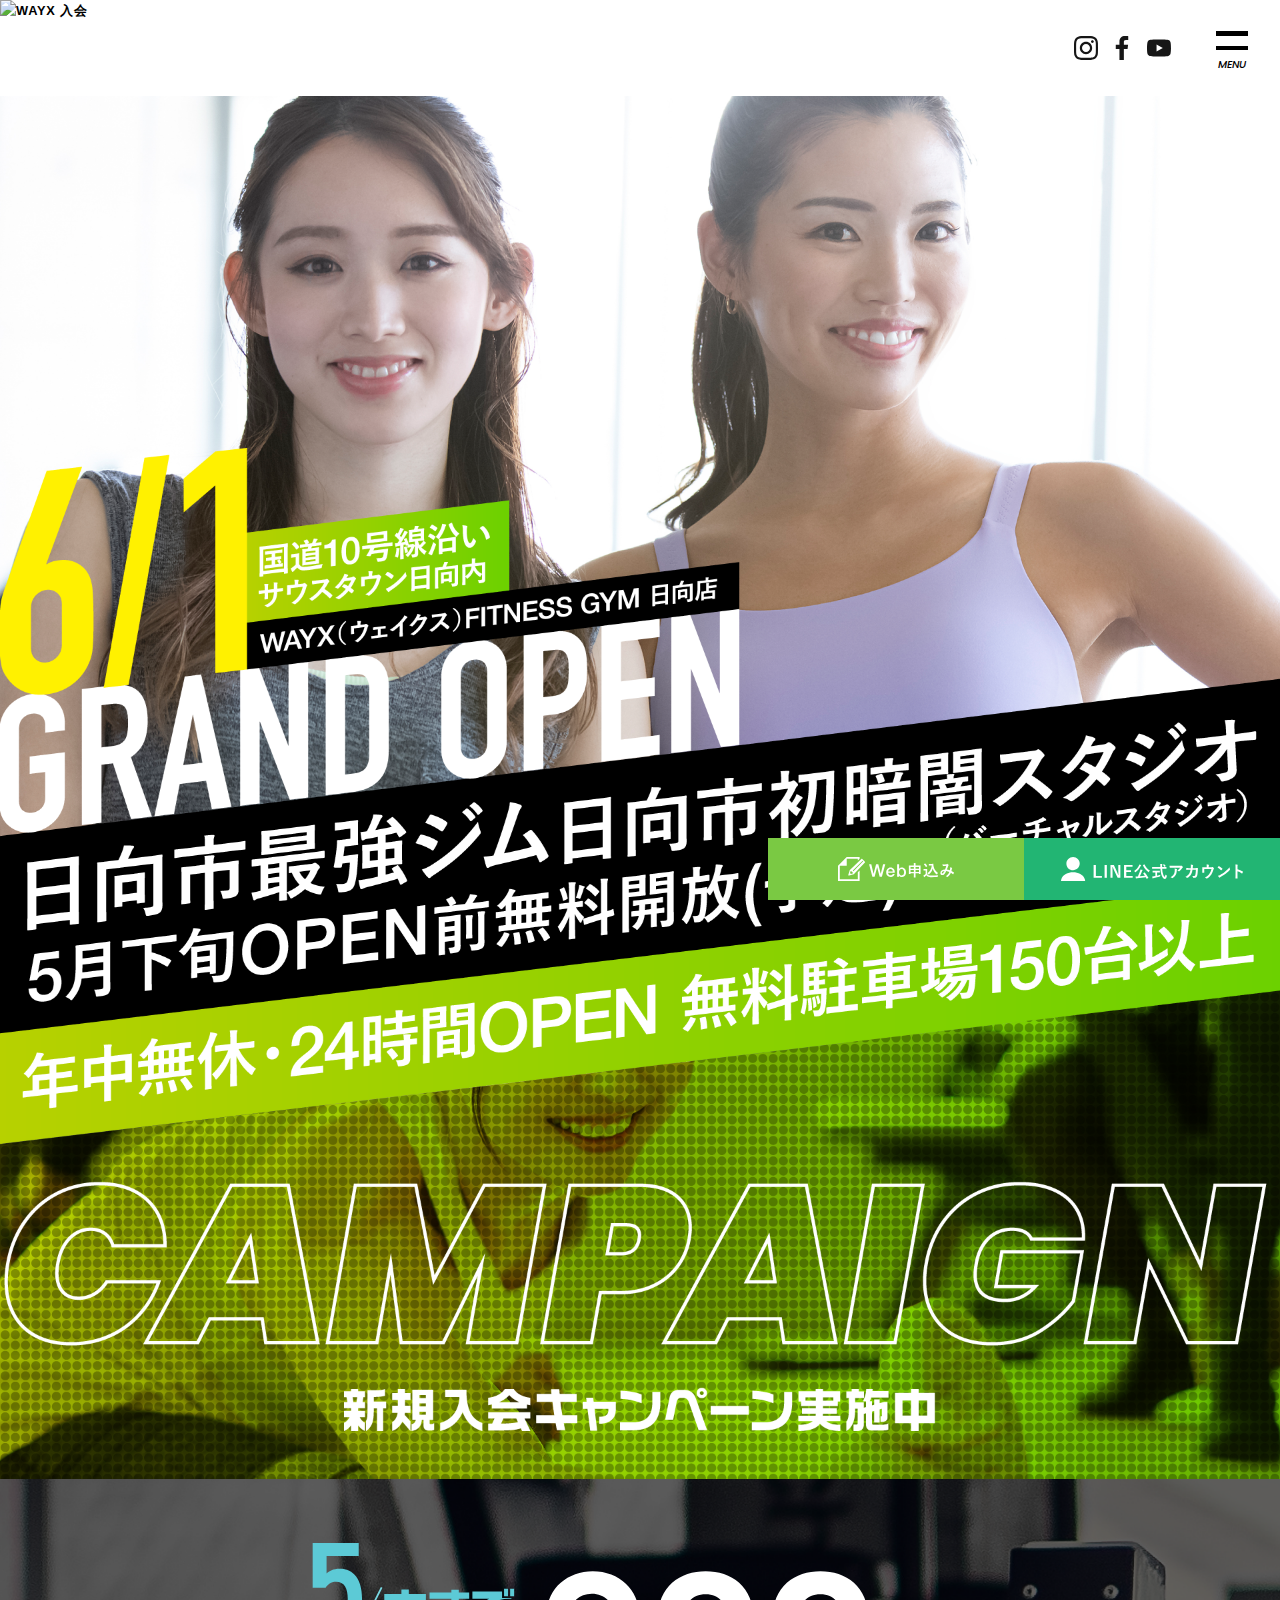
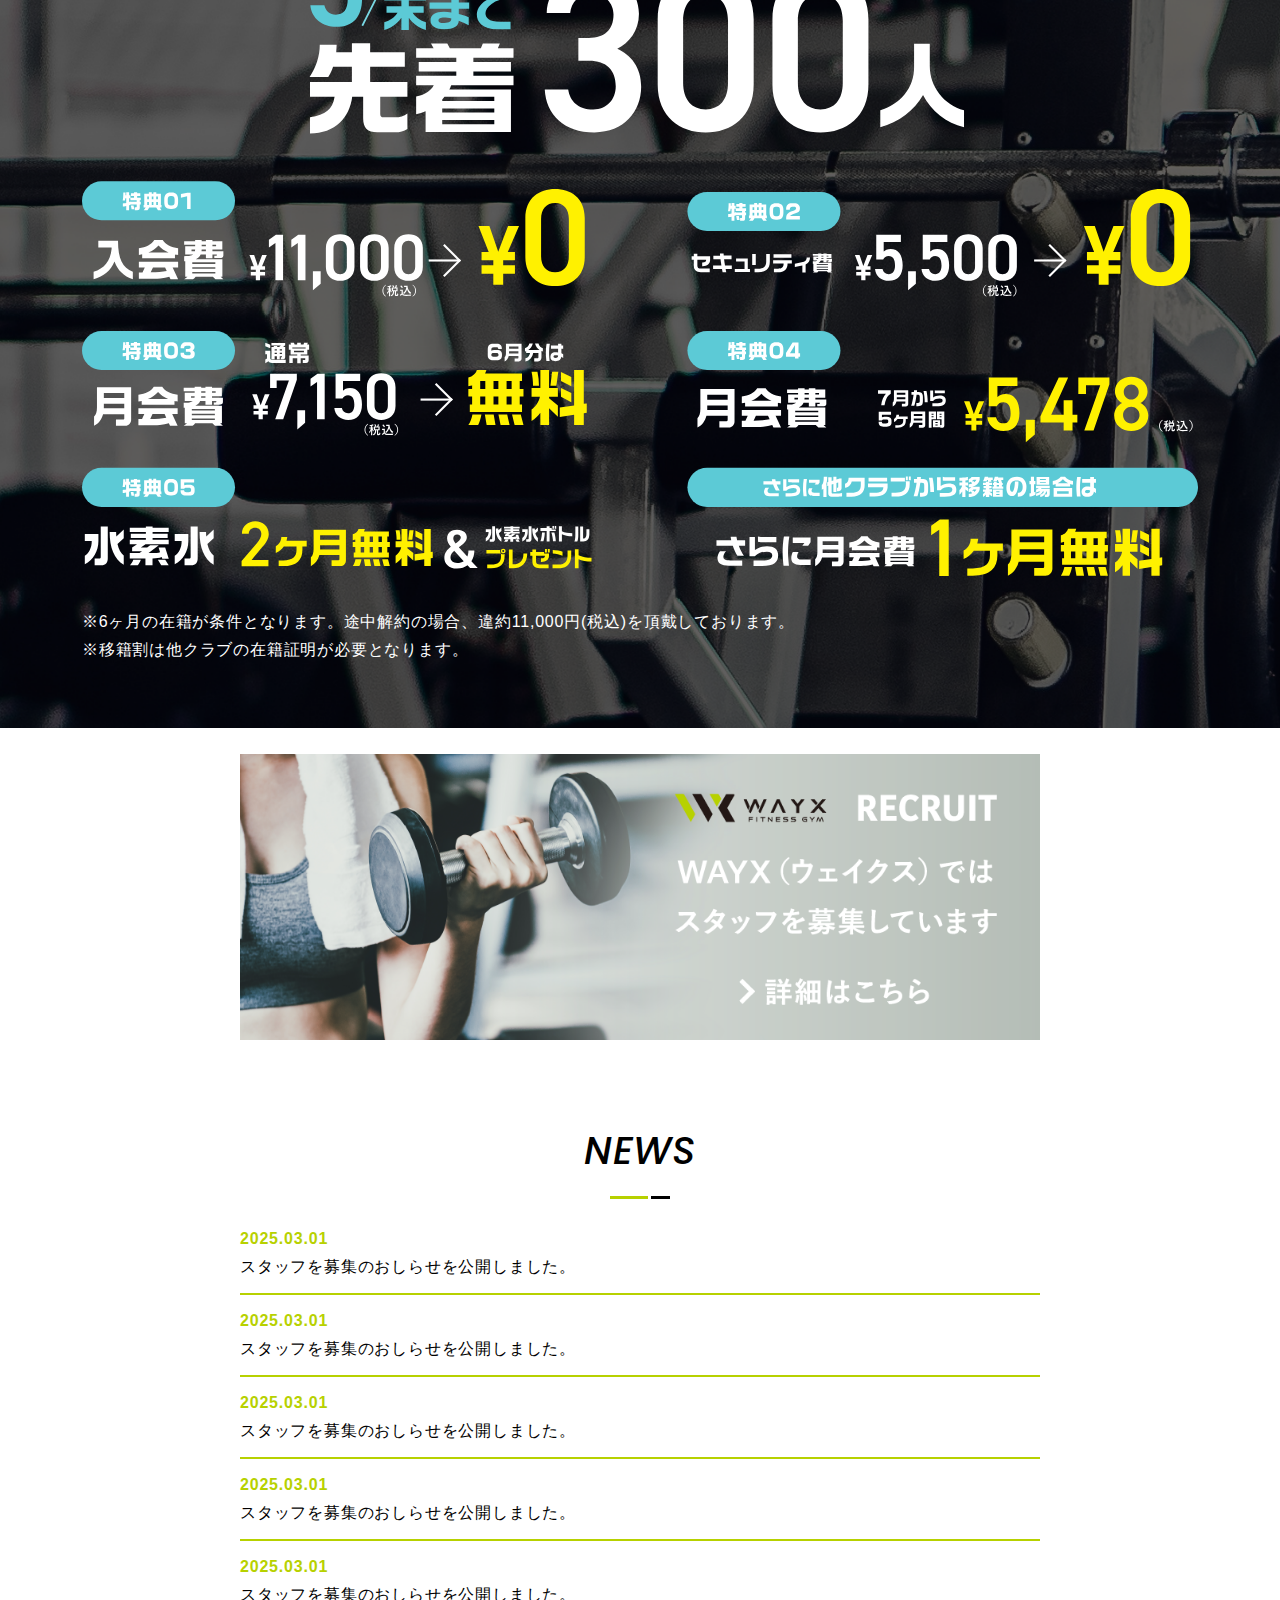
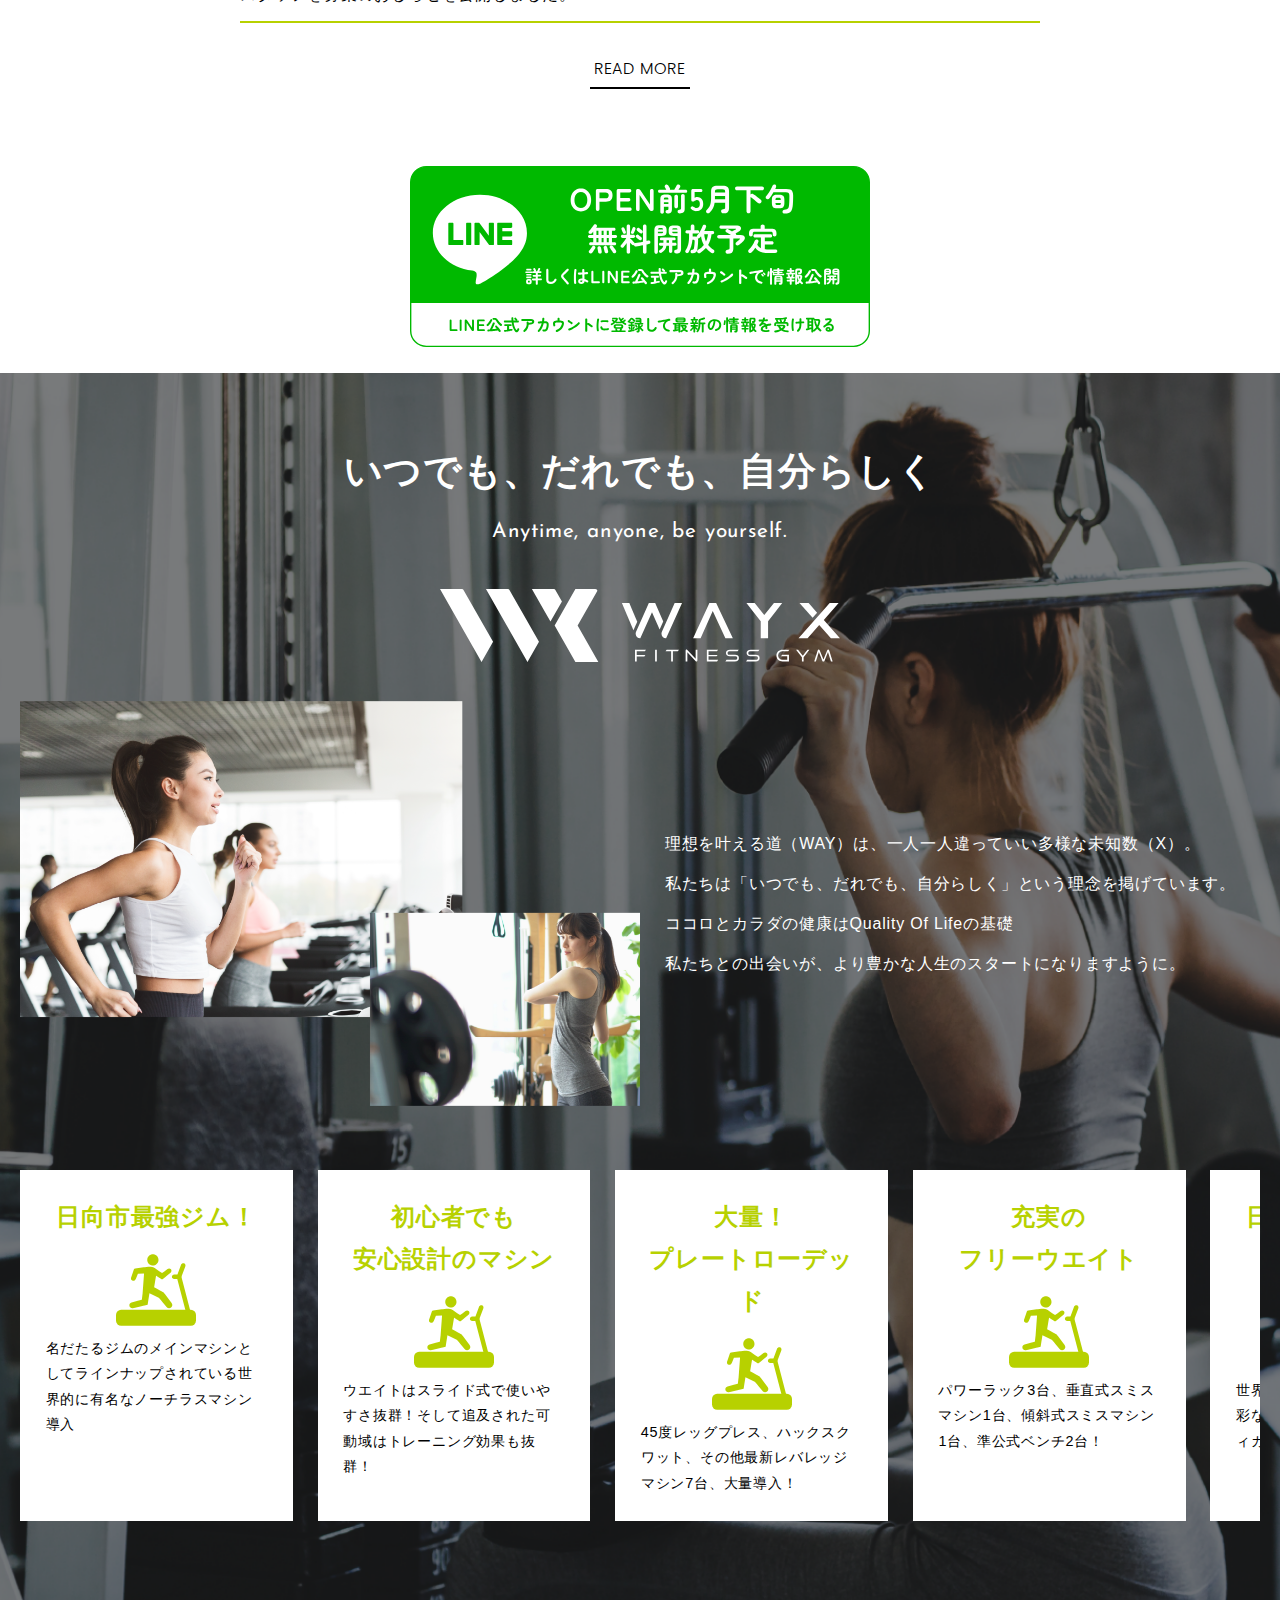
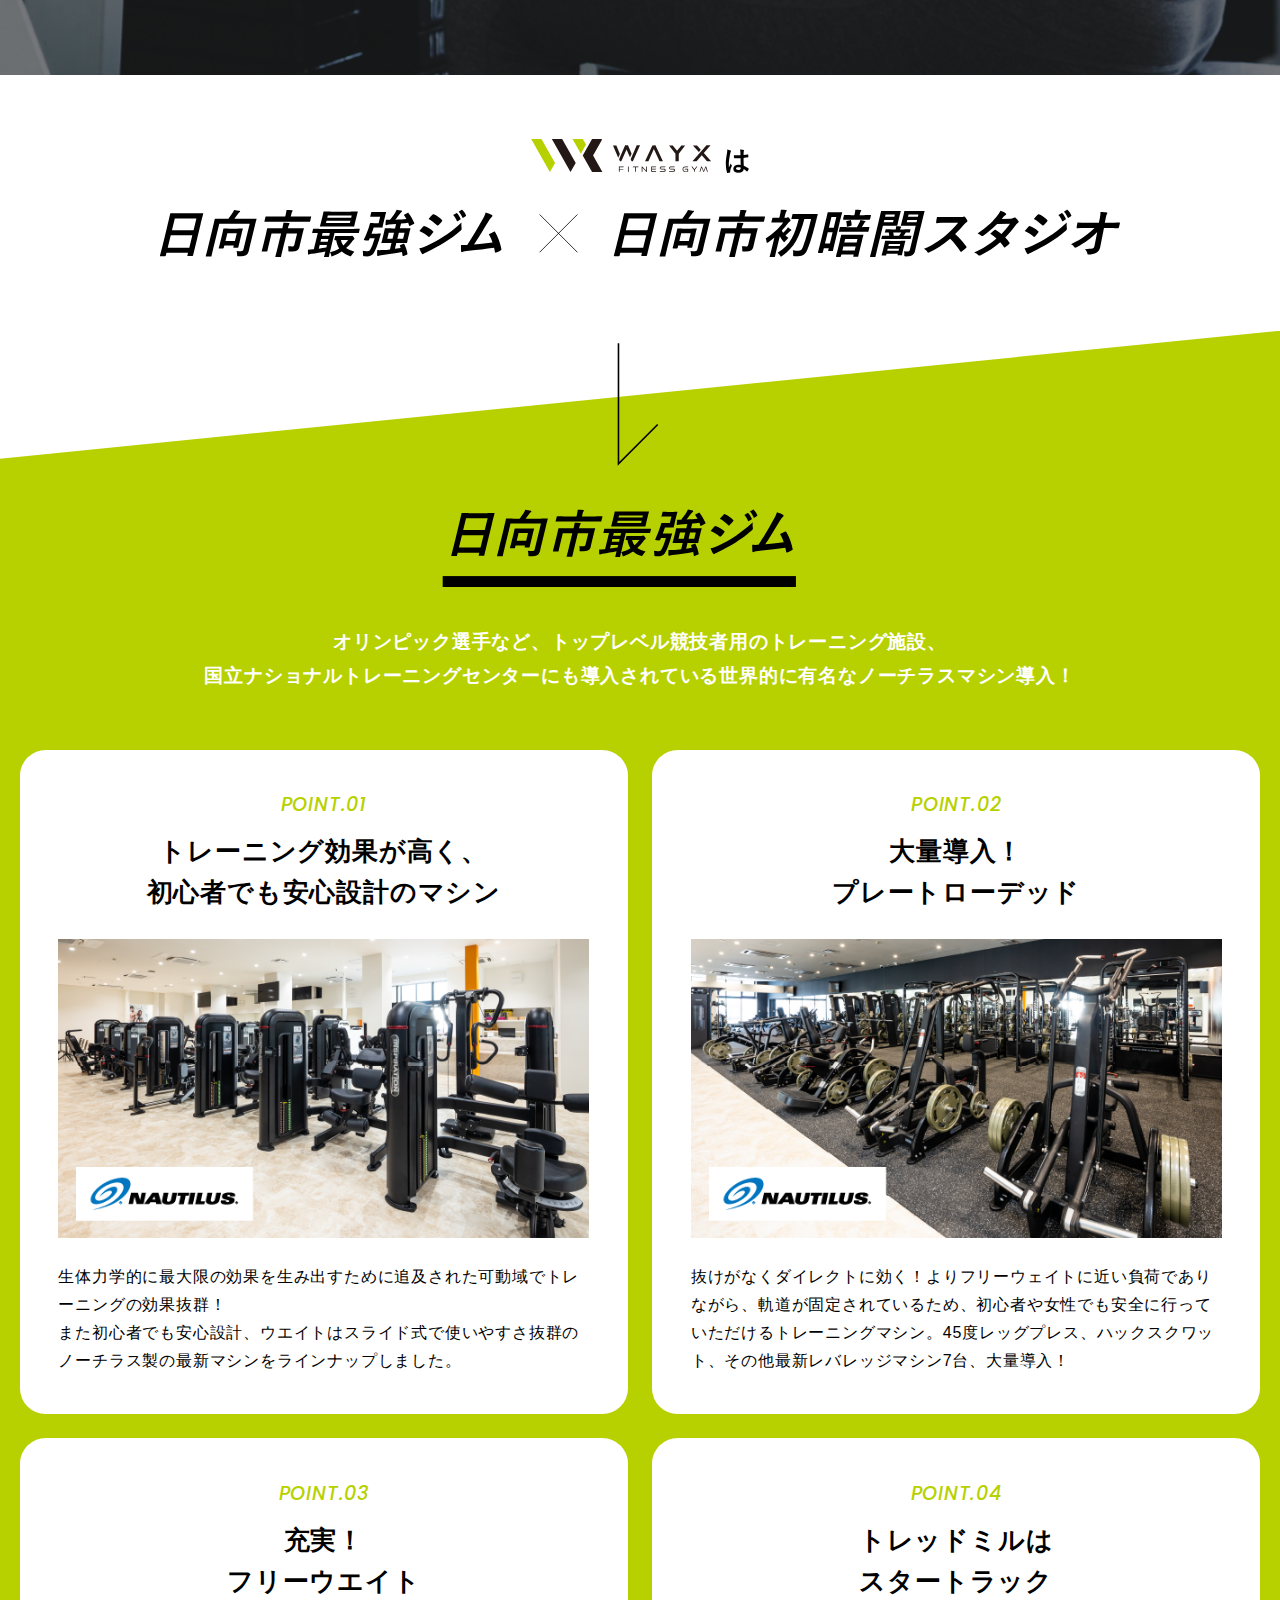
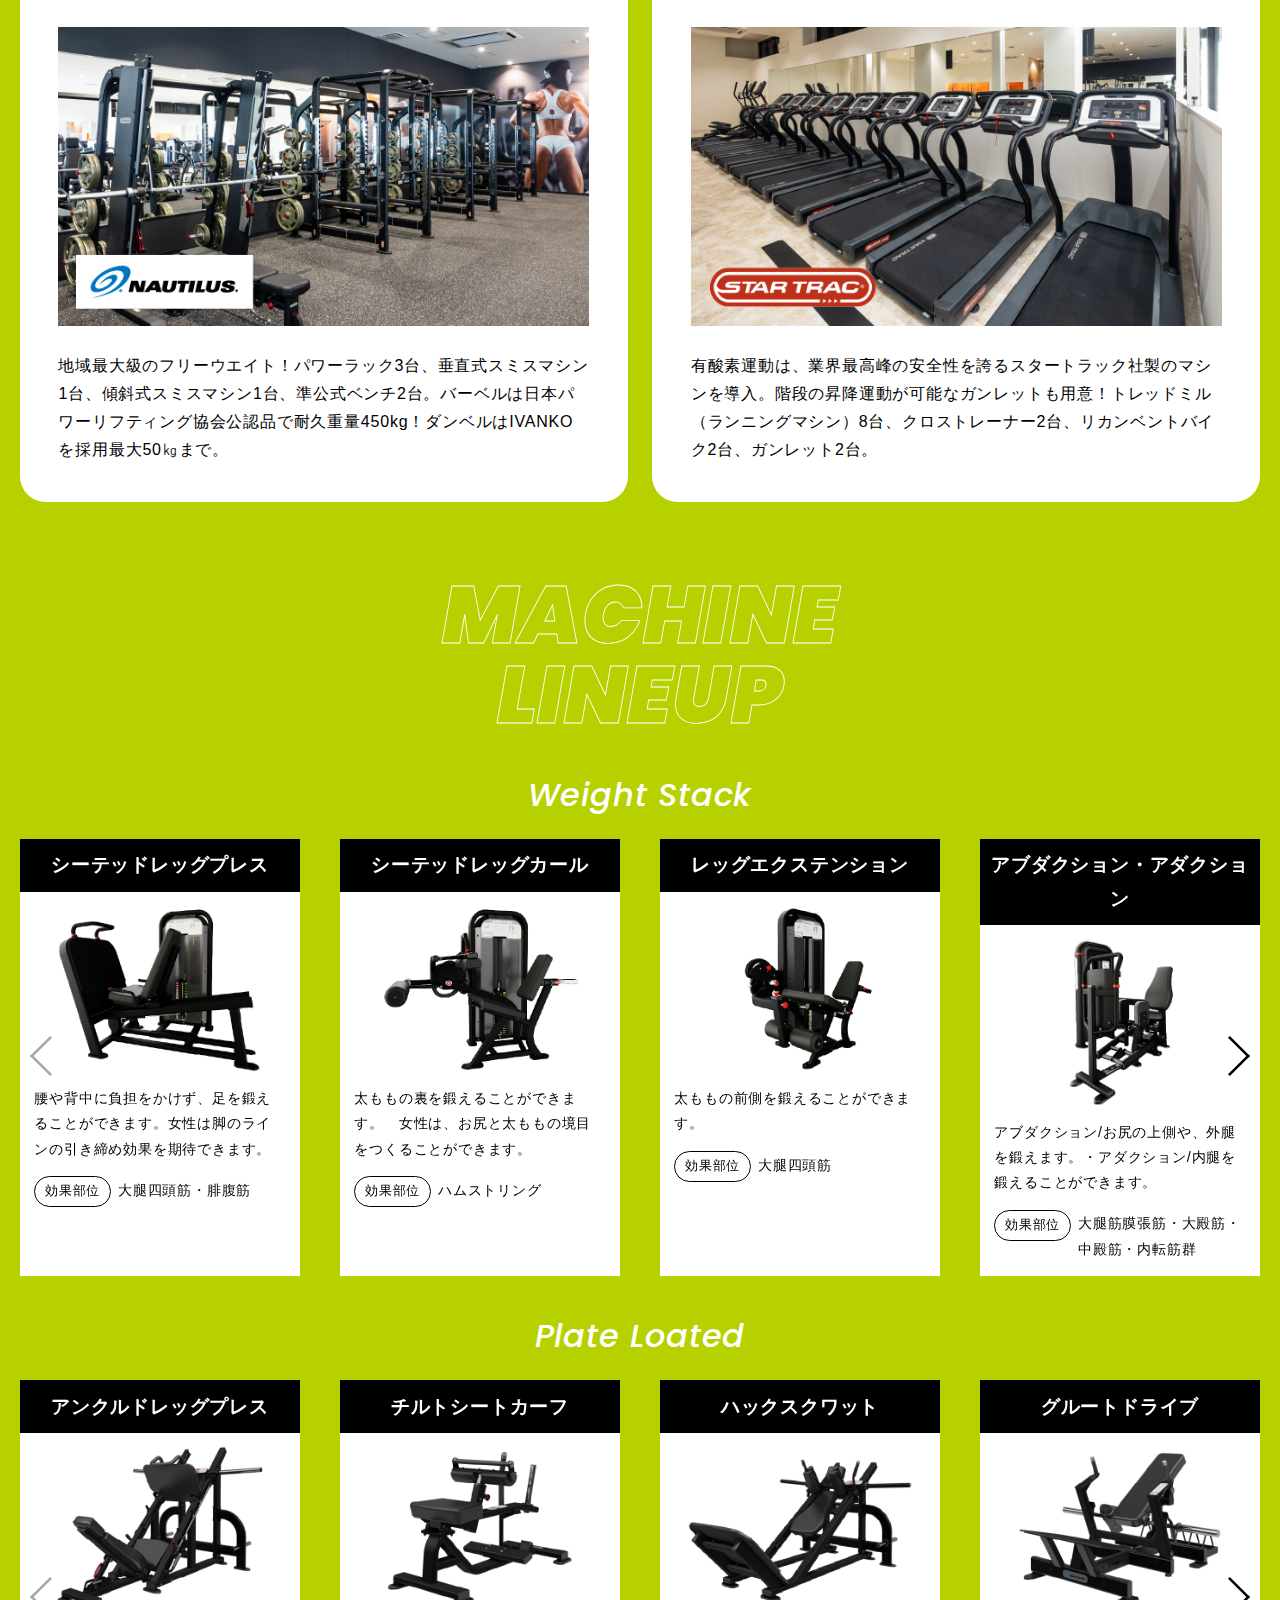
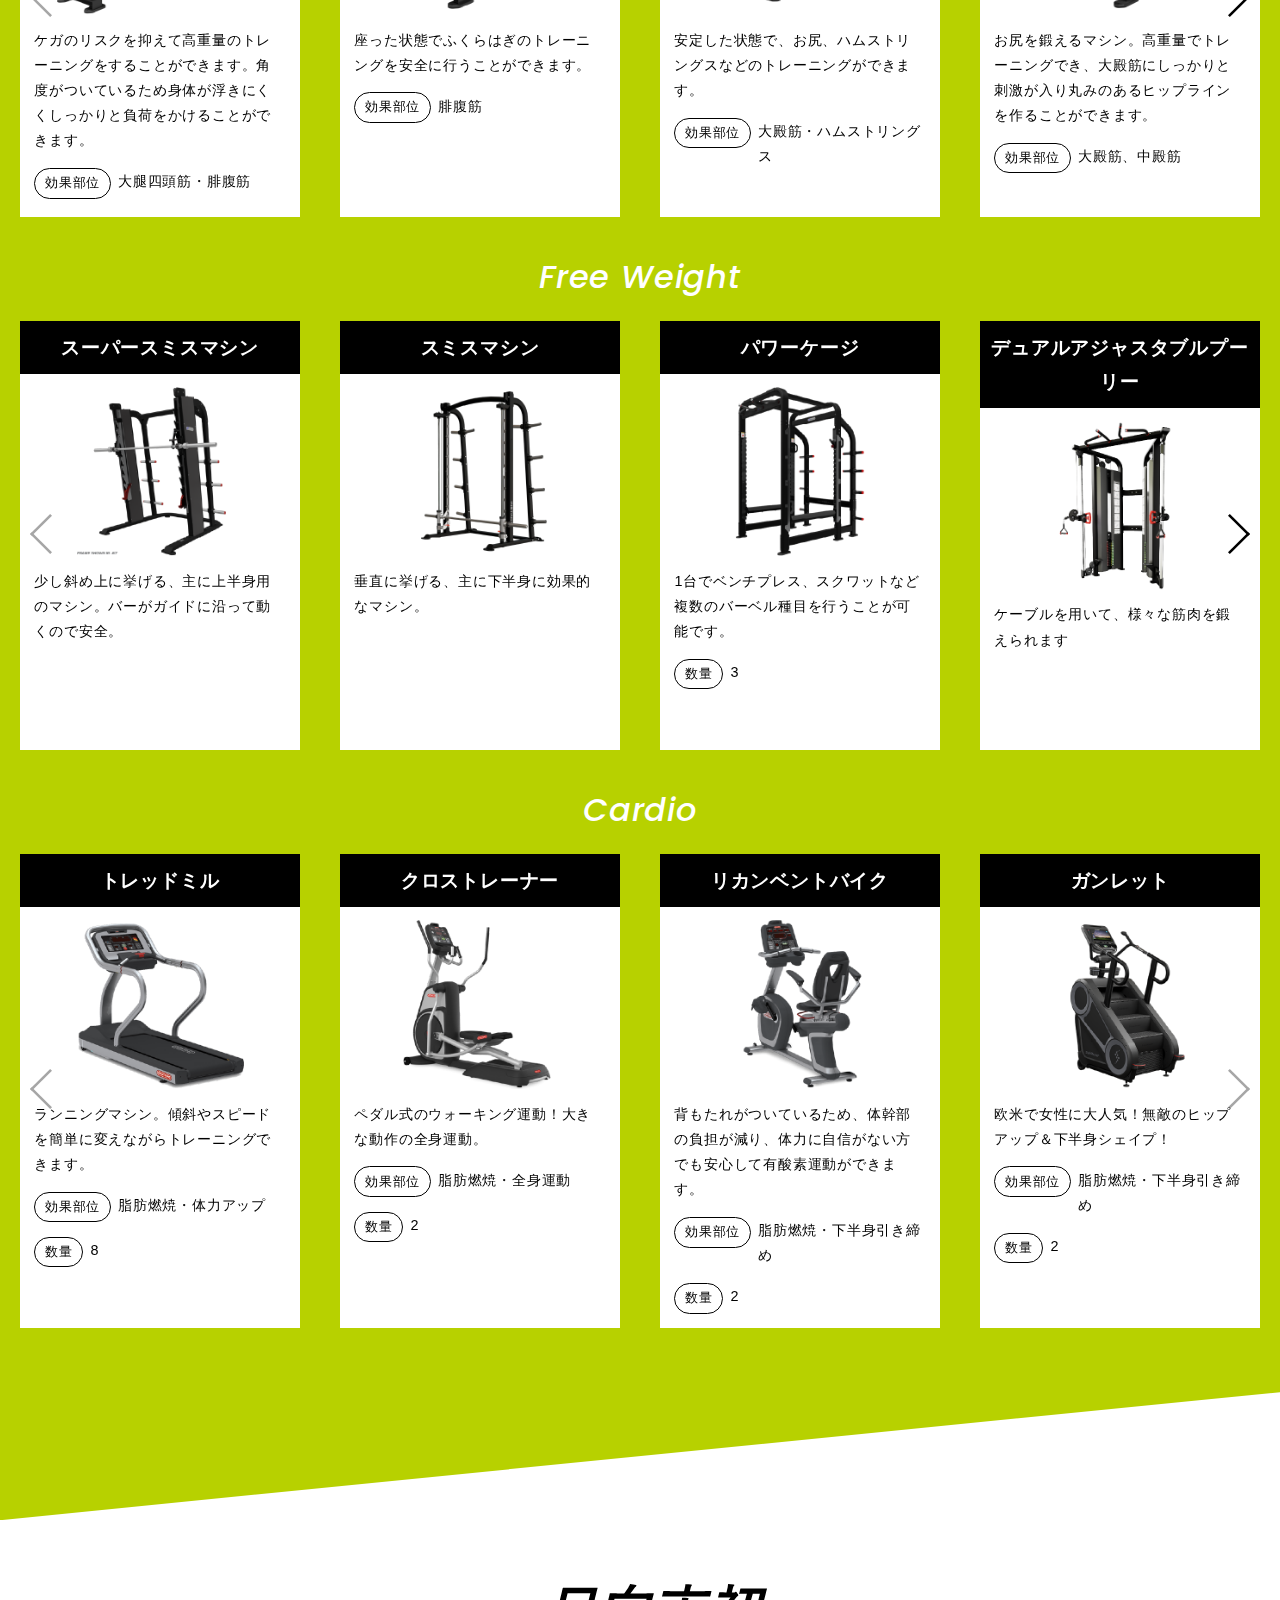
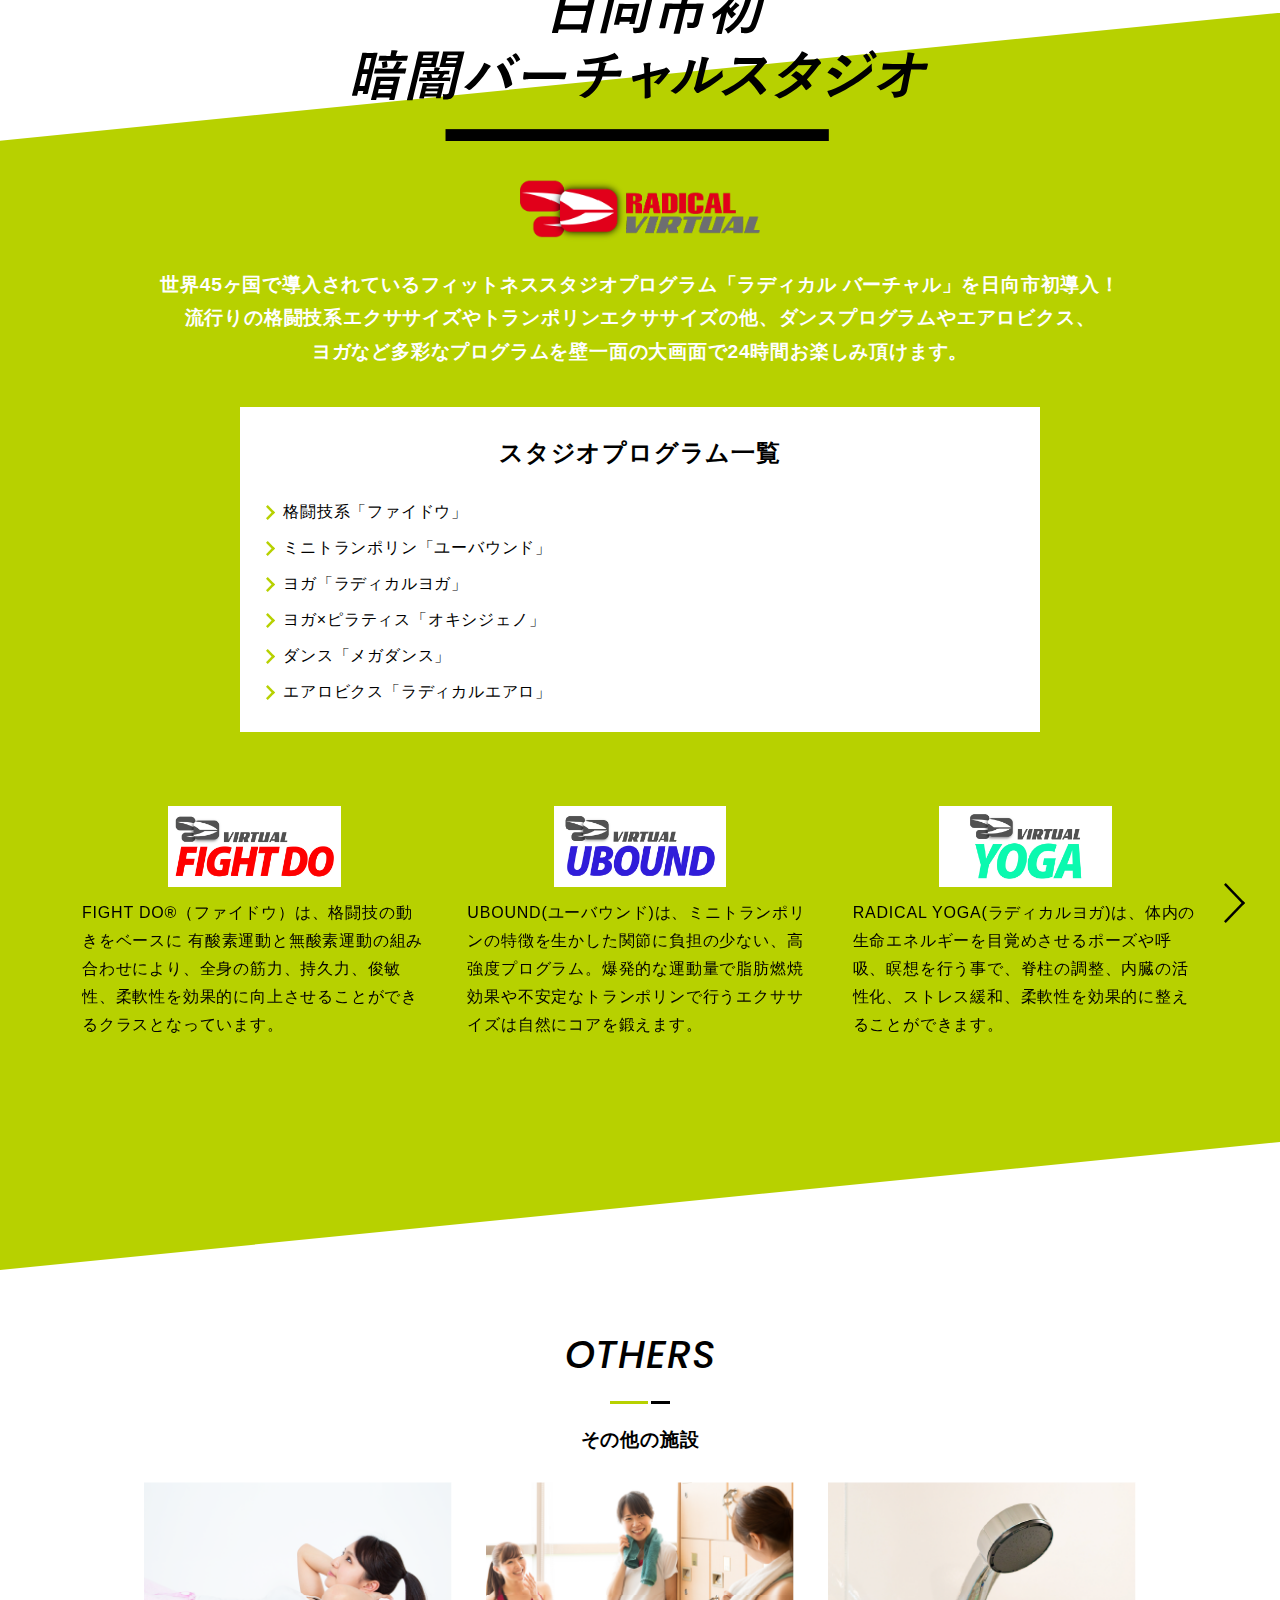
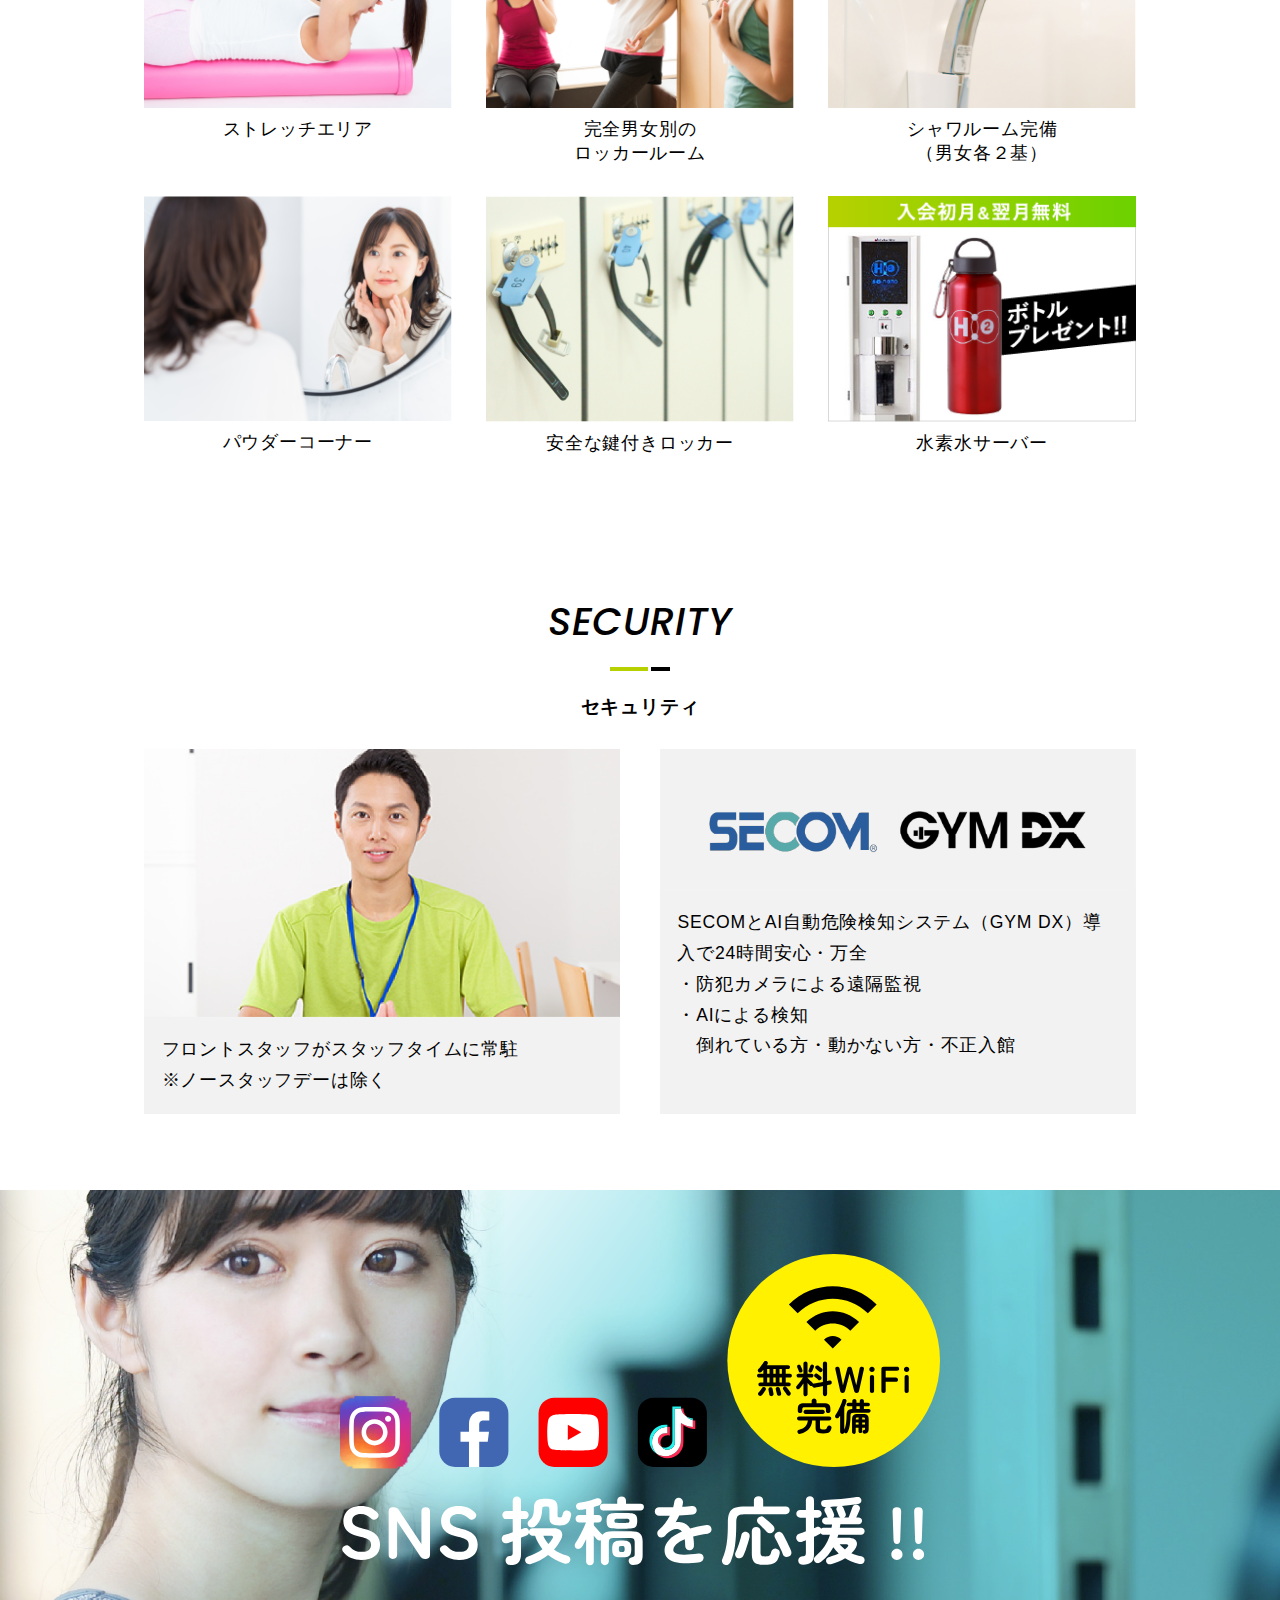
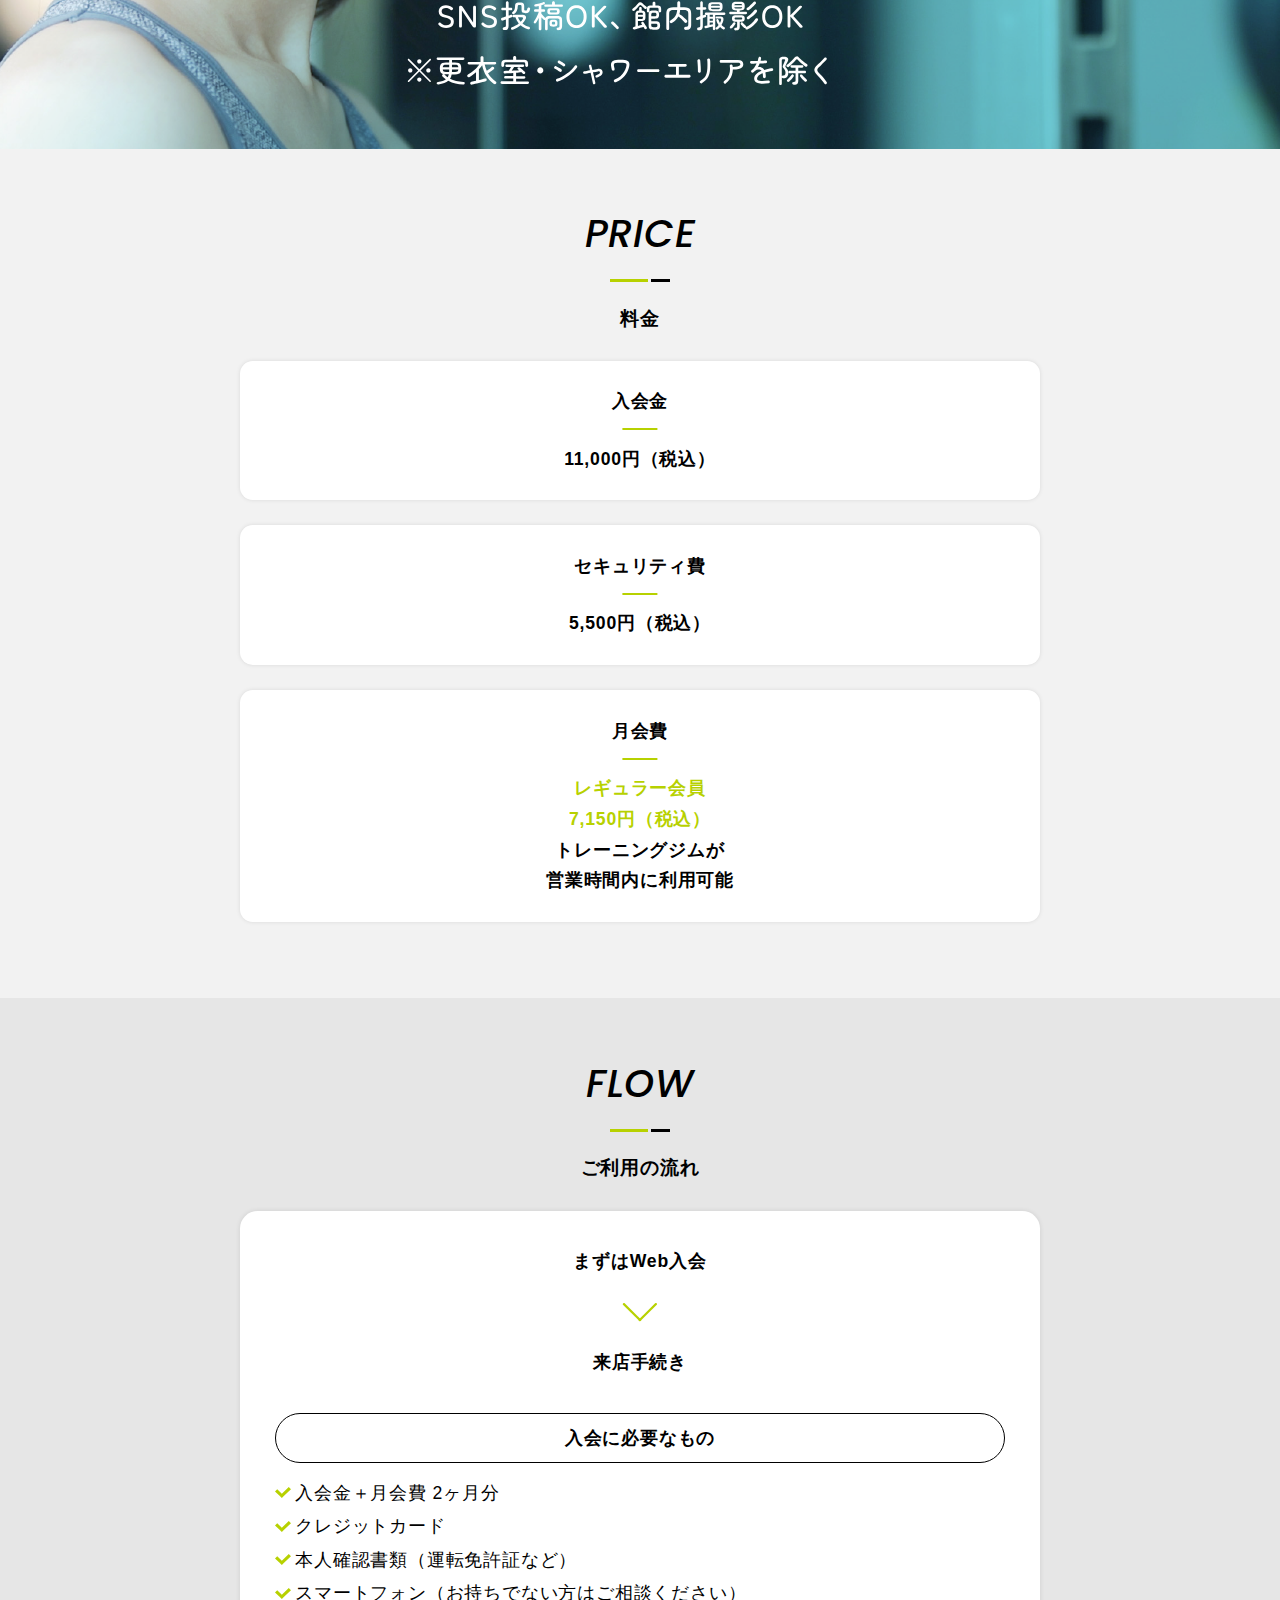
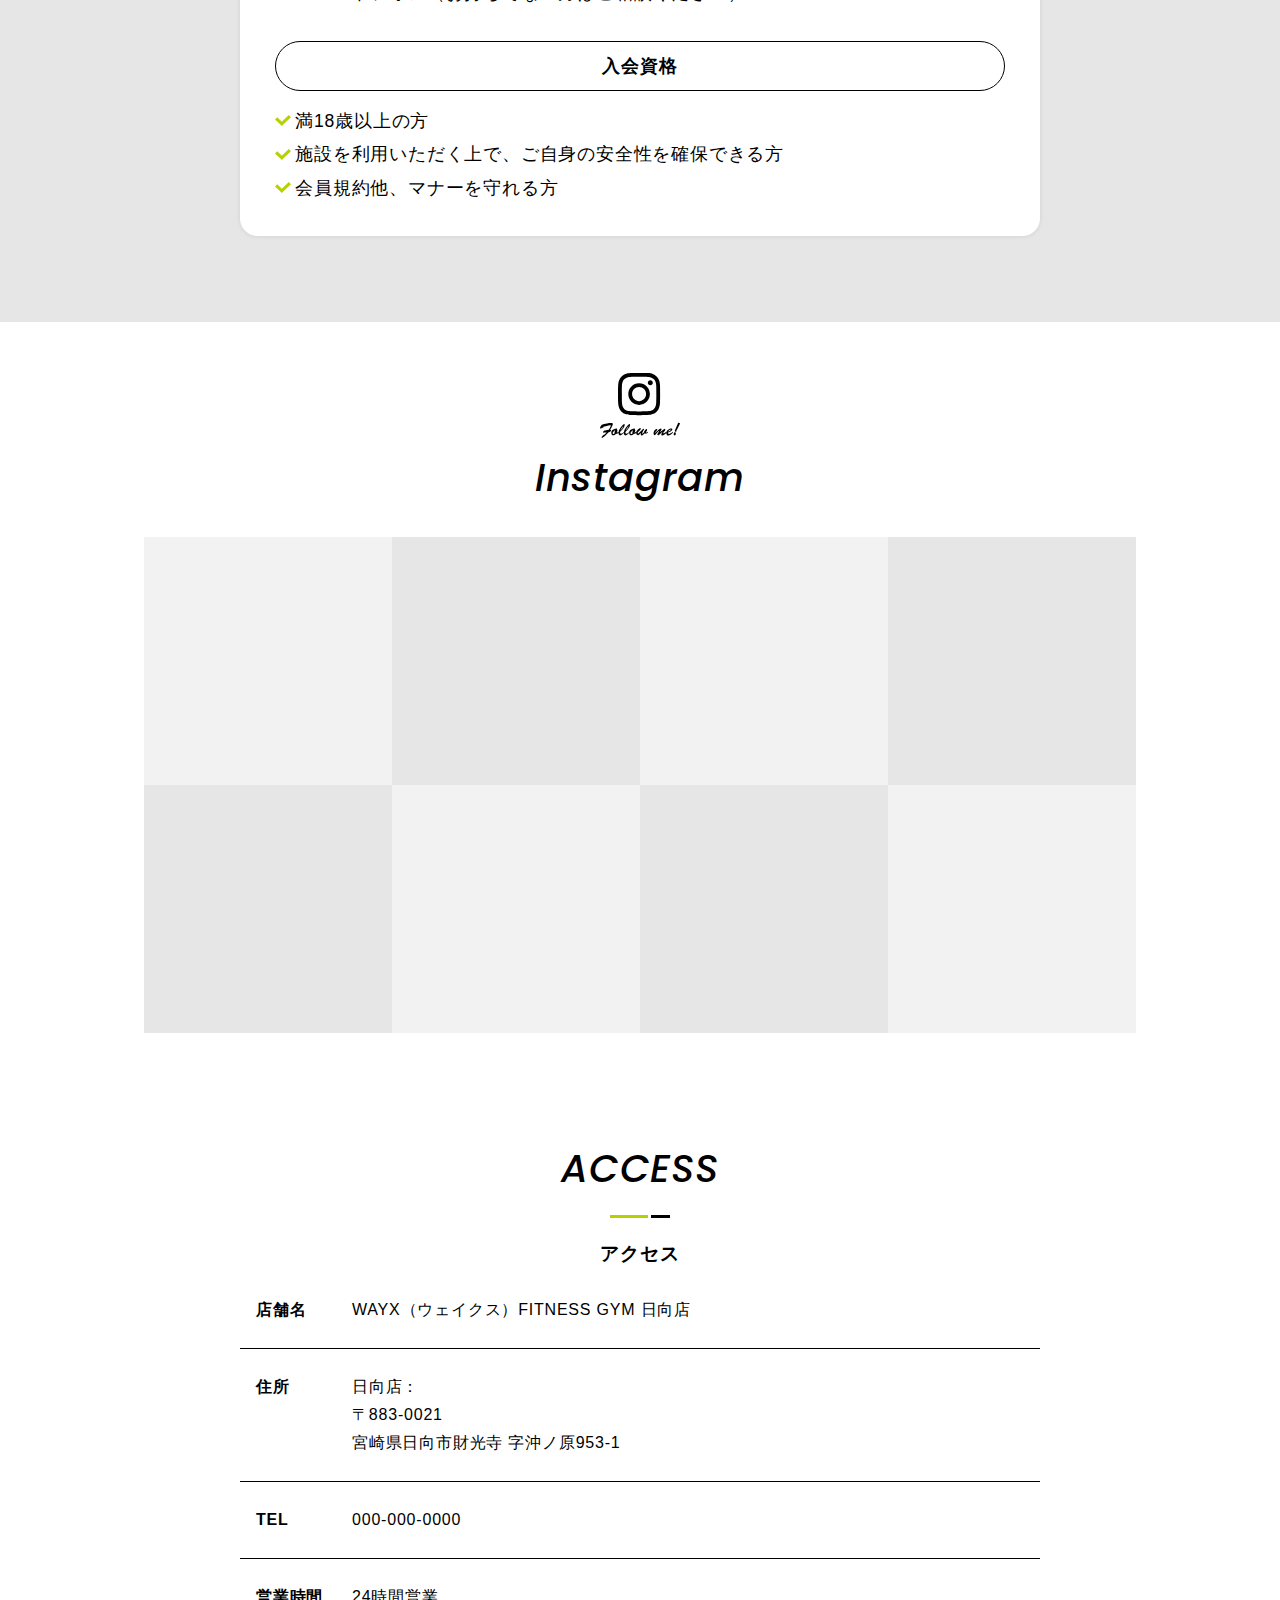
==== hyuga/index.html @ 2052c9c1 "初稿" ====
<!doctype html>
<html lang="ja" prefix="og: http://ogp.me/ns#">
<head>
    <meta charset="UTF-8">
    <meta http-equiv="X-UA-Compatible" content="IE=edge">
    <meta name="viewport" content="width=device-width, initial-scale=1.0">
    <meta name="format-detection" content="telephone=no">
    <title>WAYX（ウェイクス）FITNESS GYM 日向店</title>
    <link rel="shortcut icon" href="https://wayx.jp/wp-content/themes/WAYX-theme/images/logo.ico" />
    <link rel="apple-touch-icon" href="https://wayx.jp/wp-content/themes/WAYX-theme/images/logo.ico" />

    <!-- Google Tag Manager -->
    <script>(function(w,d,s,l,i){w[l]=w[l]||[];w[l].push({'gtm.start':
    new Date().getTime(),event:'gtm.js'});var f=d.getElementsByTagName(s)[0],
    j=d.createElement(s),dl=l!='dataLayer'?'&l='+l:'';j.async=true;j.src=
    'https://www.googletagmanager.com/gtm.js?id='+i+dl;f.parentNode.insertBefore(j,f);
    })(window,document,'script','dataLayer','GTM-5Z58DKPM');</script>
    <!-- End Google Tag Manager -->

    <!--  SEO 設定  -->
    <meta name="description" content="日向市財光寺、国道10号沿いにある24時間営業フィットネスジム。「日向市最強ジム」トレーニング効果が高く、初心者でも安心設計のマシン。プレートローデッドを大量導入。充実！のフリーウエイト。「日向市初暗闇スタジオ（バーチャルスタジオ）」世界45ヶ国で導入されているフィットネススタジオプログラム「ラディカル バーチャル」を日向市初導入！多彩なプログラムを壁一面の大画面で24時間お楽しみ頂けます。">
    <meta name="keywords" content="宮﨑県,日向市,日向,財光寺,フィットネス,クラブ,ボディメイク,ジム,ダイエット,トレーニング,24時間ジム,24Hジム,スポーツジム,スタジオ,暗闇スタジオ,スタジオプログラム,ヨガ,ダンス,WAYX,ウェイクス">
    <meta name="msvalidate.01" content="D4D143A9D86ED723C8A31A09FCA3574E" />

    <!--  OGP 設定  -->
    <meta property="og:url" content="https://wayx.jp/hyuga/">
    <meta property="og:title" content="WAYX（ウェイクス）FITNESS GYM 日向店">
    <meta property="og:description" content="日向市財光寺、国道10号沿いにある24時間営業フィットネスジム。「日向市最強ジム」トレーニング効果が高く、初心者でも安心設計のマシン。プレートローデッドを大量導入。充実！のフリーウエイト。「日向市初暗闇スタジオ（バーチャルスタジオ）」世界45ヶ国で導入されているフィットネススタジオプログラム「ラディカル バーチャル」を日向市初導入！多彩なプログラムを壁一面の大画面で24時間お楽しみ頂けます。">
    <meta property="og:type" content="article"><!-- トップページ以外を意味する -->
    <meta property="og:image" content="">

    <!--  フォント の　読み込み  -->
    <link rel="preconnect" href="https://fonts.googleapis.com">
    <link rel="preconnect" href="https://fonts.gstatic.com" crossorigin>
    <link href="https://fonts.googleapis.com/css2?family=Zen+Maru+Gothic:wght@300;500;700&display=swap" rel="stylesheet">
    <link href="https://fonts.googleapis.com/css2?family=Zen+Kaku+Gothic+New:wght@300;400;500;700&display=swap" rel="stylesheet">
    <link href="https://fonts.googleapis.com/css2?family=Zen+Old+Mincho:wght@400;500;600;700&display=swap" rel="stylesheet">
    <link href="https://fonts.googleapis.com/css2?family=Josefin+Sans:wght@300;400;500;600;700&display=swap" rel="stylesheet">
    <link href="https://fonts.googleapis.com/css2?family=Noto+Sans+JP:wght@300;400;500;700&display=swap" rel="stylesheet">
    <script>
    (function(d) {
    var config = {
        kitId: 'hsd8rgo',
        scriptTimeout: 3000,
        async: true
    },
    h=d.documentElement,t=setTimeout(function(){h.className=h.className.replace(/\bwf-loading\b/g,"")+" wf-inactive";},config.scriptTimeout),tk=d.createElement("script"),f=false,s=d.getElementsByTagName("script")[0],a;h.className+=" wf-loading";tk.src='https://use.typekit.net/'+config.kitId+'.js';tk.async=true;tk.onload=tk.onreadystatechange=function(){a=this.readyState;if(f||a&&a!="complete"&&a!="loaded")return;f=true;clearTimeout(t);try{Typekit.load(config)}catch(e){}};s.parentNode.insertBefore(tk,s)
    })(document);
    </script>

    <!-- BootstrapのCSS読み込み -->
    <link href="https://cdn.jsdelivr.net/npm/bootstrap@5.0.2/dist/css/bootstrap.min.css" rel="stylesheet"  integrity="sha384-EVSTQN3/azprG1Anm3QDgpJLIm9Nao0Yz1ztcQTwFspd3yD65VohhpuuCOmLASjC" crossorigin="anonymous">
    <!-- jQuery読み込み -->
    <script src="https://ajax.googleapis.com/ajax/libs/jquery/1.11.3/jquery.min.js"></script>
    <!-- BootstrapのJS読み込み -->
    <script src="https://cdn.jsdelivr.net/npm/bootstrap@5.0.2/dist/js/bootstrap.bundle.min.js" integrity="sha384-MrcW6ZMFYlzcLA8Nl+NtUVF0sA7MsXsP1UyJoMp4YLEuNSfAP+JcXn/tWtIaxVXM" crossorigin="anonymous"></script>
    <title>ページが見つかりませんでした &#8211; WAYX</title>
    <style>img:is([sizes="auto" i], [sizes^="auto," i]) { contain-intrinsic-size: 3000px 1500px }</style>

        <!-- All in One SEO 4.3.2 - aioseo.com -->
        <meta name="robots" content="noindex" />
        <meta name="generator" content="All in One SEO (AIOSEO) 4.3.2 " />
        <script type="application/ld+json" class="aioseo-schema">
            {"@context":"https:\/\/schema.org","@graph":[{"@type":"BreadcrumbList","@id":"https:\/\/wayx.jp\/hyuga\/#breadcrumblist","itemListElement":[{"@type":"ListItem","@id":"https:\/\/wayx.jp\/#listItem","position":1,"item":{"@type":"WebPage","@id":"https:\/\/wayx.jp\/","name":"\u30db\u30fc\u30e0","description":"\u5bae\u5d0e\u5e02\u306e\u30d5\u30a3\u30c3\u30c8\u30cd\u30b9\u30b8\u30e0 WAYX \u306f\u300124\u6642\u9593\u55b6\u696d\u3057\u3066\u304a\u308a\u307e\u3059\u3002\u5727\u5012\u7684\u306a\u7a2e\u985e\u3068\u6570\u306e\u672c\u683c\u30c8\u30ec\u30fc\u30cb\u30f3\u30b0\u30de\u30b7\u30f3\u3092\u5b8c\u5099\u3057\u3066\u304a\u308a\u3001\u5973\u6027\u4f1a\u54e1\u69d8\u306b\u306f\u30d7\u30ed\u4ed5\u69d8\u306e\u30bb\u30eb\u30d5\u30a8\u30b9\u30c6\u30de\u30b7\u30f3\u3084\u5c02\u7528\u306e\u30d5\u30ed\u30a2\u306a\u3069\u3092\u8a2d\u3051\u3066\u304a\u308a\u307e\u3059\u3002","url":"https:\/\/wayx.jp\/"},"nextItem":"https:\/\/wayx.jp\/hyuga\/#listItem"},{"@type":"ListItem","@id":"https:\/\/wayx.jp\/hyuga\/#listItem","position":2,"item":{"@type":"WebPage","@id":"https:\/\/wayx.jp\/hyuga\/","name":"\u898b\u3064\u304b\u308a\u307e\u305b\u3093","url":"https:\/\/wayx.jp\/hyuga\/"},"previousItem":"https:\/\/wayx.jp\/#listItem"}]},{"@type":"Organization","@id":"https:\/\/wayx.jp\/#organization","name":"\u65c5\u3068\u51fa\u4f1a\u3044\u306e\u767e\u8ca8\u5e97","url":"https:\/\/wayx.jp\/"},{"@type":"WebPage","@id":"https:\/\/wayx.jp\/hyuga\/#webpage","url":"https:\/\/wayx.jp\/hyuga\/","inLanguage":"ja","isPartOf":{"@id":"https:\/\/wayx.jp\/#website"},"breadcrumb":{"@id":"https:\/\/wayx.jp\/hyuga\/#breadcrumblist"}},{"@type":"WebSite","@id":"https:\/\/wayx.jp\/#website","url":"https:\/\/wayx.jp\/","name":"\u65c5\u3068\u51fa\u4f1a\u3044\u306e\u767e\u8ca8\u5e97","description":"\u5bae\u5d0e\u5e02\u306e\u30d5\u30a3\u30c3\u30c8\u30cd\u30b9\u30b8\u30e0 WAYX \u306f\u300124\u6642\u9593\u55b6\u696d\u3057\u3066\u304a\u308a\u307e\u3059\u3002\u5727\u5012\u7684\u306a\u7a2e\u985e\u3068\u6570\u306e\u672c\u683c\u30c8\u30ec\u30fc\u30cb\u30f3\u30b0\u30de\u30b7\u30f3\u3092\u5b8c\u5099\u3057\u3066\u304a\u308a\u3001\u5973\u6027\u4f1a\u54e1\u69d8\u306b\u306f\u30d7\u30ed\u4ed5\u69d8\u306e\u30bb\u30eb\u30d5\u30a8\u30b9\u30c6\u30de\u30b7\u30f3\u3084\u5c02\u7528\u306e\u30d5\u30ed\u30a2\u306a\u3069\u3092\u8a2d\u3051\u3066\u304a\u308a\u307e\u3059\u3002","inLanguage":"ja","publisher":{"@id":"https:\/\/wayx.jp\/#organization"}}]}
        </script>
        <!-- All in One SEO -->

    <script type="text/javascript">
    /* <![CDATA[ */
    window._wpemojiSettings = {"baseUrl":"https:\/\/s.w.org\/images\/core\/emoji\/15.0.3\/72x72\/","ext":".png","svgUrl":"https:\/\/s.w.org\/images\/core\/emoji\/15.0.3\/svg\/","svgExt":".svg","source":{"concatemoji":"https:\/\/wayx.jp\/wp-includes\/js\/wp-emoji-release.min.js?ver=6.7.2"}};
    /*! This file is auto-generated */
    !function(i,n){var o,s,e;function c(e){try{var t={supportTests:e,timestamp:(new Date).valueOf()};sessionStorage.setItem(o,JSON.stringify(t))}catch(e){}}function p(e,t,n){e.clearRect(0,0,e.canvas.width,e.canvas.height),e.fillText(t,0,0);var t=new Uint32Array(e.getImageData(0,0,e.canvas.width,e.canvas.height).data),r=(e.clearRect(0,0,e.canvas.width,e.canvas.height),e.fillText(n,0,0),new Uint32Array(e.getImageData(0,0,e.canvas.width,e.canvas.height).data));return t.every(function(e,t){return e===r[t]})}function u(e,t,n){switch(t){case"flag":return n(e,"\ud83c\udff3\ufe0f\u200d\u26a7\ufe0f","\ud83c\udff3\ufe0f\u200b\u26a7\ufe0f")?!1:!n(e,"\ud83c\uddfa\ud83c\uddf3","\ud83c\uddfa\u200b\ud83c\uddf3")&&!n(e,"\ud83c\udff4\udb40\udc67\udb40\udc62\udb40\udc65\udb40\udc6e\udb40\udc67\udb40\udc7f","\ud83c\udff4\u200b\udb40\udc67\u200b\udb40\udc62\u200b\udb40\udc65\u200b\udb40\udc6e\u200b\udb40\udc67\u200b\udb40\udc7f");case"emoji":return!n(e,"\ud83d\udc26\u200d\u2b1b","\ud83d\udc26\u200b\u2b1b")}return!1}function f(e,t,n){var r="undefined"!=typeof WorkerGlobalScope&&self instanceof WorkerGlobalScope?new OffscreenCanvas(300,150):i.createElement("canvas"),a=r.getContext("2d",{willReadFrequently:!0}),o=(a.textBaseline="top",a.font="600 32px Arial",{});return e.forEach(function(e){o[e]=t(a,e,n)}),o}function t(e){var t=i.createElement("script");t.src=e,t.defer=!0,i.head.appendChild(t)}"undefined"!=typeof Promise&&(o="wpEmojiSettingsSupports",s=["flag","emoji"],n.supports={everything:!0,everythingExceptFlag:!0},e=new Promise(function(e){i.addEventListener("DOMContentLoaded",e,{once:!0})}),new Promise(function(t){var n=function(){try{var e=JSON.parse(sessionStorage.getItem(o));if("object"==typeof e&&"number"==typeof e.timestamp&&(new Date).valueOf()<e.timestamp+604800&&"object"==typeof e.supportTests)return e.supportTests}catch(e){}return null}();if(!n){if("undefined"!=typeof Worker&&"undefined"!=typeof OffscreenCanvas&&"undefined"!=typeof URL&&URL.createObjectURL&&"undefined"!=typeof Blob)try{var e="postMessage("+f.toString()+"("+[JSON.stringify(s),u.toString(),p.toString()].join(",")+"));",r=new Blob([e],{type:"text/javascript"}),a=new Worker(URL.createObjectURL(r),{name:"wpTestEmojiSupports"});return void(a.onmessage=function(e){c(n=e.data),a.terminate(),t(n)})}catch(e){}c(n=f(s,u,p))}t(n)}).then(function(e){for(var t in e)n.supports[t]=e[t],n.supports.everything=n.supports.everything&&n.supports[t],"flag"!==t&&(n.supports.everythingExceptFlag=n.supports.everythingExceptFlag&&n.supports[t]);n.supports.everythingExceptFlag=n.supports.everythingExceptFlag&&!n.supports.flag,n.DOMReady=!1,n.readyCallback=function(){n.DOMReady=!0}}).then(function(){return e}).then(function(){var e;n.supports.everything||(n.readyCallback(),(e=n.source||{}).concatemoji?t(e.concatemoji):e.wpemoji&&e.twemoji&&(t(e.twemoji),t(e.wpemoji)))}))}((window,document),window._wpemojiSettings);
    /* ]]> */
    </script>
    <style id='wp-emoji-styles-inline-css' type='text/css'>

    img.wp-smiley, img.emoji {
        display: inline !important;
        border: none !important;
        box-shadow: none !important;
        height: 1em !important;
        width: 1em !important;
        margin: 0 0.07em !important;
        vertical-align: -0.1em !important;
        background: none !important;
        padding: 0 !important;
    }
    </style>
    <link rel='stylesheet' id='wp-block-library-css' href='https://wayx.jp/wp-includes/css/dist/block-library/style.min.css?ver=6.7.2' type='text/css' media='all' />
    <style id='classic-theme-styles-inline-css' type='text/css'>
    /*! This file is auto-generated */
    .wp-block-button__link{color:#fff;background-color:#32373c;border-radius:9999px;box-shadow:none;text-decoration:none;padding:calc(.667em + 2px) calc(1.333em + 2px);font-size:1.125em}.wp-block-file__button{background:#32373c;color:#fff;text-decoration:none}
    </style>
    <style id='global-styles-inline-css' type='text/css'>
    :root{--wp--preset--aspect-ratio--square: 1;--wp--preset--aspect-ratio--4-3: 4/3;--wp--preset--aspect-ratio--3-4: 3/4;--wp--preset--aspect-ratio--3-2: 3/2;--wp--preset--aspect-ratio--2-3: 2/3;--wp--preset--aspect-ratio--16-9: 16/9;--wp--preset--aspect-ratio--9-16: 9/16;--wp--preset--color--black: #000000;--wp--preset--color--cyan-bluish-gray: #abb8c3;--wp--preset--color--white: #ffffff;--wp--preset--color--pale-pink: #f78da7;--wp--preset--color--vivid-red: #cf2e2e;--wp--preset--color--luminous-vivid-orange: #ff6900;--wp--preset--color--luminous-vivid-amber: #fcb900;--wp--preset--color--light-green-cyan: #7bdcb5;--wp--preset--color--vivid-green-cyan: #00d084;--wp--preset--color--pale-cyan-blue: #8ed1fc;--wp--preset--color--vivid-cyan-blue: #0693e3;--wp--preset--color--vivid-purple: #9b51e0;--wp--preset--gradient--vivid-cyan-blue-to-vivid-purple: linear-gradient(135deg,rgba(6,147,227,1) 0%,rgb(155,81,224) 100%);--wp--preset--gradient--light-green-cyan-to-vivid-green-cyan: linear-gradient(135deg,rgb(122,220,180) 0%,rgb(0,208,130) 100%);--wp--preset--gradient--luminous-vivid-amber-to-luminous-vivid-orange: linear-gradient(135deg,rgba(252,185,0,1) 0%,rgba(255,105,0,1) 100%);--wp--preset--gradient--luminous-vivid-orange-to-vivid-red: linear-gradient(135deg,rgba(255,105,0,1) 0%,rgb(207,46,46) 100%);--wp--preset--gradient--very-light-gray-to-cyan-bluish-gray: linear-gradient(135deg,rgb(238,238,238) 0%,rgb(169,184,195) 100%);--wp--preset--gradient--cool-to-warm-spectrum: linear-gradient(135deg,rgb(74,234,220) 0%,rgb(151,120,209) 20%,rgb(207,42,186) 40%,rgb(238,44,130) 60%,rgb(251,105,98) 80%,rgb(254,248,76) 100%);--wp--preset--gradient--blush-light-purple: linear-gradient(135deg,rgb(255,206,236) 0%,rgb(152,150,240) 100%);--wp--preset--gradient--blush-bordeaux: linear-gradient(135deg,rgb(254,205,165) 0%,rgb(254,45,45) 50%,rgb(107,0,62) 100%);--wp--preset--gradient--luminous-dusk: linear-gradient(135deg,rgb(255,203,112) 0%,rgb(199,81,192) 50%,rgb(65,88,208) 100%);--wp--preset--gradient--pale-ocean: linear-gradient(135deg,rgb(255,245,203) 0%,rgb(182,227,212) 50%,rgb(51,167,181) 100%);--wp--preset--gradient--electric-grass: linear-gradient(135deg,rgb(202,248,128) 0%,rgb(113,206,126) 100%);--wp--preset--gradient--midnight: linear-gradient(135deg,rgb(2,3,129) 0%,rgb(40,116,252) 100%);--wp--preset--font-size--small: 13px;--wp--preset--font-size--medium: 20px;--wp--preset--font-size--large: 36px;--wp--preset--font-size--x-large: 42px;--wp--preset--spacing--20: 0.44rem;--wp--preset--spacing--30: 0.67rem;--wp--preset--spacing--40: 1rem;--wp--preset--spacing--50: 1.5rem;--wp--preset--spacing--60: 2.25rem;--wp--preset--spacing--70: 3.38rem;--wp--preset--spacing--80: 5.06rem;--wp--preset--shadow--natural: 6px 6px 9px rgba(0, 0, 0, 0.2);--wp--preset--shadow--deep: 12px 12px 50px rgba(0, 0, 0, 0.4);--wp--preset--shadow--sharp: 6px 6px 0px rgba(0, 0, 0, 0.2);--wp--preset--shadow--outlined: 6px 6px 0px -3px rgba(255, 255, 255, 1), 6px 6px rgba(0, 0, 0, 1);--wp--preset--shadow--crisp: 6px 6px 0px rgba(0, 0, 0, 1);}:where(.is-layout-flex){gap: 0.5em;}:where(.is-layout-grid){gap: 0.5em;}body .is-layout-flex{display: flex;}.is-layout-flex{flex-wrap: wrap;align-items: center;}.is-layout-flex > :is(*, div){margin: 0;}body .is-layout-grid{display: grid;}.is-layout-grid > :is(*, div){margin: 0;}:where(.wp-block-columns.is-layout-flex){gap: 2em;}:where(.wp-block-columns.is-layout-grid){gap: 2em;}:where(.wp-block-post-template.is-layout-flex){gap: 1.25em;}:where(.wp-block-post-template.is-layout-grid){gap: 1.25em;}.has-black-color{color: var(--wp--preset--color--black) !important;}.has-cyan-bluish-gray-color{color: var(--wp--preset--color--cyan-bluish-gray) !important;}.has-white-color{color: var(--wp--preset--color--white) !important;}.has-pale-pink-color{color: var(--wp--preset--color--pale-pink) !important;}.has-vivid-red-color{color: var(--wp--preset--color--vivid-red) !important;}.has-luminous-vivid-orange-color{color: var(--wp--preset--color--luminous-vivid-orange) !important;}.has-luminous-vivid-amber-color{color: var(--wp--preset--color--luminous-vivid-amber) !important;}.has-light-green-cyan-color{color: var(--wp--preset--color--light-green-cyan) !important;}.has-vivid-green-cyan-color{color: var(--wp--preset--color--vivid-green-cyan) !important;}.has-pale-cyan-blue-color{color: var(--wp--preset--color--pale-cyan-blue) !important;}.has-vivid-cyan-blue-color{color: var(--wp--preset--color--vivid-cyan-blue) !important;}.has-vivid-purple-color{color: var(--wp--preset--color--vivid-purple) !important;}.has-black-background-color{background-color: var(--wp--preset--color--black) !important;}.has-cyan-bluish-gray-background-color{background-color: var(--wp--preset--color--cyan-bluish-gray) !important;}.has-white-background-color{background-color: var(--wp--preset--color--white) !important;}.has-pale-pink-background-color{background-color: var(--wp--preset--color--pale-pink) !important;}.has-vivid-red-background-color{background-color: var(--wp--preset--color--vivid-red) !important;}.has-luminous-vivid-orange-background-color{background-color: var(--wp--preset--color--luminous-vivid-orange) !important;}.has-luminous-vivid-amber-background-color{background-color: var(--wp--preset--color--luminous-vivid-amber) !important;}.has-light-green-cyan-background-color{background-color: var(--wp--preset--color--light-green-cyan) !important;}.has-vivid-green-cyan-background-color{background-color: var(--wp--preset--color--vivid-green-cyan) !important;}.has-pale-cyan-blue-background-color{background-color: var(--wp--preset--color--pale-cyan-blue) !important;}.has-vivid-cyan-blue-background-color{background-color: var(--wp--preset--color--vivid-cyan-blue) !important;}.has-vivid-purple-background-color{background-color: var(--wp--preset--color--vivid-purple) !important;}.has-black-border-color{border-color: var(--wp--preset--color--black) !important;}.has-cyan-bluish-gray-border-color{border-color: var(--wp--preset--color--cyan-bluish-gray) !important;}.has-white-border-color{border-color: var(--wp--preset--color--white) !important;}.has-pale-pink-border-color{border-color: var(--wp--preset--color--pale-pink) !important;}.has-vivid-red-border-color{border-color: var(--wp--preset--color--vivid-red) !important;}.has-luminous-vivid-orange-border-color{border-color: var(--wp--preset--color--luminous-vivid-orange) !important;}.has-luminous-vivid-amber-border-color{border-color: var(--wp--preset--color--luminous-vivid-amber) !important;}.has-light-green-cyan-border-color{border-color: var(--wp--preset--color--light-green-cyan) !important;}.has-vivid-green-cyan-border-color{border-color: var(--wp--preset--color--vivid-green-cyan) !important;}.has-pale-cyan-blue-border-color{border-color: var(--wp--preset--color--pale-cyan-blue) !important;}.has-vivid-cyan-blue-border-color{border-color: var(--wp--preset--color--vivid-cyan-blue) !important;}.has-vivid-purple-border-color{border-color: var(--wp--preset--color--vivid-purple) !important;}.has-vivid-cyan-blue-to-vivid-purple-gradient-background{background: var(--wp--preset--gradient--vivid-cyan-blue-to-vivid-purple) !important;}.has-light-green-cyan-to-vivid-green-cyan-gradient-background{background: var(--wp--preset--gradient--light-green-cyan-to-vivid-green-cyan) !important;}.has-luminous-vivid-amber-to-luminous-vivid-orange-gradient-background{background: var(--wp--preset--gradient--luminous-vivid-amber-to-luminous-vivid-orange) !important;}.has-luminous-vivid-orange-to-vivid-red-gradient-background{background: var(--wp--preset--gradient--luminous-vivid-orange-to-vivid-red) !important;}.has-very-light-gray-to-cyan-bluish-gray-gradient-background{background: var(--wp--preset--gradient--very-light-gray-to-cyan-bluish-gray) !important;}.has-cool-to-warm-spectrum-gradient-background{background: var(--wp--preset--gradient--cool-to-warm-spectrum) !important;}.has-blush-light-purple-gradient-background{background: var(--wp--preset--gradient--blush-light-purple) !important;}.has-blush-bordeaux-gradient-background{background: var(--wp--preset--gradient--blush-bordeaux) !important;}.has-luminous-dusk-gradient-background{background: var(--wp--preset--gradient--luminous-dusk) !important;}.has-pale-ocean-gradient-background{background: var(--wp--preset--gradient--pale-ocean) !important;}.has-electric-grass-gradient-background{background: var(--wp--preset--gradient--electric-grass) !important;}.has-midnight-gradient-background{background: var(--wp--preset--gradient--midnight) !important;}.has-small-font-size{font-size: var(--wp--preset--font-size--small) !important;}.has-medium-font-size{font-size: var(--wp--preset--font-size--medium) !important;}.has-large-font-size{font-size: var(--wp--preset--font-size--large) !important;}.has-x-large-font-size{font-size: var(--wp--preset--font-size--x-large) !important;}
    :where(.wp-block-post-template.is-layout-flex){gap: 1.25em;}:where(.wp-block-post-template.is-layout-grid){gap: 1.25em;}
    :where(.wp-block-columns.is-layout-flex){gap: 2em;}:where(.wp-block-columns.is-layout-grid){gap: 2em;}
    :root :where(.wp-block-pullquote){font-size: 1.5em;line-height: 1.6;}
    </style>
    <link rel='stylesheet' id='xo-slider-css' href='https://wayx.jp/wp-content/plugins/xo-liteslider/css/base.min.css?ver=3.7.4' type='text/css' media='all' />
    <link rel='stylesheet' id='xo-swiper-css' href='https://wayx.jp/wp-content/plugins/xo-liteslider/assets/vendor/swiper/swiper-bundle.min.css?ver=3.7.4' type='text/css' media='all' />
    <link rel='stylesheet' id='reset-style-css' href='https://wayx.jp/wp-content/themes/WAYX-theme/css/reset.css?20221222&#038;ver=6.7.2' type='text/css' media='all' />
    <link rel='stylesheet' id='main-style-css' href='https://wayx.jp/wp-content/themes/WAYX-theme/css/style.css?20221222&#038;ver=6.7.2' type='text/css' media='all' />
    <link rel="https://api.w.org/" href="https://wayx.jp/wp-json/" /><link rel="EditURI" type="application/rsd+xml" title="RSD" href="https://wayx.jp/xmlrpc.php?rsd" />
    <meta name="generator" content="WordPress 6.7.2" />
        <style type="text/css" id="wp-custom-css">
            /*______________
    *  一時的非表示
    * ______________*/
    header.pc-2 nav .set-1 .nav-set ul:first-of-type li:last-of-type,
    .contact-area,
    footer .set .footer-set-1 ul li:last-of-type,
    .globalMenuSp .set ul:nth-of-type(2) li:last-of-type {
    display: none;
    }
    header.pc-2 nav .set-1 .nav-set ul:first-of-type {
    width: 40%;
    }

    /*-------------------------*/
    .set-3 .wrapper p,
    .company-set aside .text-1{
    display: none;
    }
    .mini-text {
    font-size: 12px;
    }
    .wp-text-area .wp-block-group {
    margin-bottom: 8%;
    }
    .wp-text-area  p {
    margin-bottom: 2%;
    }
    .page-template-page-commercial_law .wp-text-area p {
    margin-bottom: 4%;
    }

    @media screen and (max-width: 560px) {
    .insta-btn {
        display: none;
    }
    }

    @media screen and (max-width: 560px) {
    nav.globalMenuSp ul li a {
    padding-left: 4%;
    }
    html	nav.globalMenuSp ul li:hover {
    background: #f6ffda;
    }
    .join-btn-area a p {
        padding-right: 4%;
    }
    .join-btn-area .btn-type-1 .btn-mark {
        right: 25% !important;
    }
    html .con-area {
            margin-top: 8%;
    margin-bottom: 12%;
    }
    }

    @media screen and (max-width: 460px){
    .concept-area .set-2 .text-3 {
        font-size: 3.8462vw !important;
        letter-spacing: normal;
    }
    .concept-area {
        overflow: hidden;
    }
    .concept-area .bg-parts-2 {
        width: 280%;
    }
    .MW_WP_Form_list_ver_1 li .button, .MW_WP_Form_list_ver_1 li input, .MW_WP_Form_list_ver_1 li optgroup, .MW_WP_Form_list_ver_1 li select, .MW_WP_Form_list_ver_1 li textarea {
    padding: 4% 2%;
    }
    .MW_WP_Form_list_ver_1 li article {
    margin-bottom: 2.4% !important;
    }
    .mini-text {
    font-size: 2.8205vw;
    }
    }

    @media screen and (max-width: 375px) {
    .campaign-area .btn-type-2 p {
    width: 264px;
    }
    }


    .black-cover {
    display: none;
    }
    #xo-slider-326 {
    background-color: #000;
    }
    #xo-slider-326 img {
    opacity: 0.5;
    }


    @media screen and (max-width: 560px){
    .tickets-list li .f-12 {
        font-size: 2.82vw !important;
    }
        .tickets-list li .f-15 {
        font-size: 3.56vw !important;
    }
    .tickets-list li img {
        margin: 2% 0;
    }
    }		</style>
</head>

<body>
<!-- Google Tag Manager (noscript) -->
<noscript><iframe src="https://www.googletagmanager.com/ns.html?id=GTM-5Z58DKPM"
height="0" width="0" style="display:none;visibility:hidden"></iframe></noscript>
<!-- End Google Tag Manager (noscript) -->

<link href="https://fonts.googleapis.com/css2?family=Poppins:ital,wght@0,300;0,400;1,500;1,900&display=swap" rel="stylesheet">

<link href="assets/css/base.css" rel="stylesheet" type="text/css" />
<link href="assets/css/top.css" rel="stylesheet" type="text/css" />


<header class="site-header">
    <div class="site-header__inner">
        <h1 class="site-header__logo"><img src="https://wayx.jp/wp-content/themes/WAYX-theme/images/logo-1.png" alt="WAYX 入会"></h1>
        <ul class="site-header__sns">
            <li><a href="https://www.instagram.com/fitnessgym_wayx_hyuga/" target="_blank"><img src="assets/img/common/logo_in.svg" alt=""></a></li>
            <li><a href="https://www.facebook.com/profile.php?id=61572998266152" target="_blank"><img src="assets/img/common/logo_fb.svg" alt=""></a></li>
            <li><a href="https://www.youtube.com/@fitnessgym_wayx_hyuga" target="_blank"><img src="assets/img/common/logo_yt.svg" alt=""></a></li>
        </ul>
        <button type="button" class="menu-btn"><span><span></span><span></span><span>MENU</span></span></button>
        <div class="header-cont">
            <nav class="header-nav">
                <ul class="g-nav">
                    <li class="g-nav__list"><a href="#link01">キャンペーン</a></li>
                    <li class="g-nav__list"><a href="#link02">ニュース</a></li>
                    <li class="g-nav__list"><a href="#link03">コンセプト</a></li>
                    <li class="g-nav__list"><a href="#link04">ジム</a></li>
                    <li class="g-nav__list"><a href="#link05">スタジオ</a></li>
                    <li class="g-nav__list"><a href="#link06">料金</a></li>
                    <li class="g-nav__list"><a href="#link07">アクセス</a></li>
                    <li class="g-nav__list"><a href="https://www.slim-sng.jp/slim/web/d/sng/member_login/?c=Yu38Htf2P4&f=00001" target="_blank" class="gnav-btn">マイページ</a></li>
                </ul>
            </nav>
        </div>
    </div>
</header>

<div class="wrap">

<section class="top-main">
    <h1 class="top-main__ttl">
        <picture>
            <source media="(min-width:641px)" srcset="assets/img/top/main.png">
            <img src="assets/img/top/main_sp.png" alt="WAYX（ウェイクス）FITNESS GYM 日向店 6/1 GRAND OPEN">
        </picture>
    </h1>
    <div class="top-main__info" id="link01">
        <picture>
            <source media="(min-width:641px)" srcset="assets/img/top/camp_info.svg">
            <img src="assets/img/top/camp_info_sp.svg" alt="キャンペーン情報">
        </picture>
        <ul class="top-main__note -note">
            <li>※6ヶ月の在籍が条件となります。途中解約の場合、違約11,000円(税込)を頂戴しております。</li>
            <li>※移籍割は他クラブの在籍証明が必要となります。</li>
        </ul>
    </div>
</section>

<a href="recruit/" class="recruit-bnr"><img src="assets/img/top/recruit_bnr.png" alt="WAYX（ウェイクス）ではスタッフを募集しています"></a>

<section class="sec -news" id="link02">
    <h2 class="sec__ttl">
        <span class="sec__ttl__en">NEWS</span>
    </h2>
    <ul class="news-list">
        <li><time datetime="2025-03-01">2025.03.01</time><a href="news/detail.html">スタッフを募集のおしらせを公開しました。</a></li>
        <li><time datetime="2025-03-01">2025.03.01</time><a href="news/detail.html">スタッフを募集のおしらせを公開しました。</a></li>
        <li><time datetime="2025-03-01">2025.03.01</time><a href="news/detail.html">スタッフを募集のおしらせを公開しました。</a></li>
        <li><time datetime="2025-03-01">2025.03.01</time><a href="news/detail.html">スタッフを募集のおしらせを公開しました。</a></li>
        <li><time datetime="2025-03-01">2025.03.01</time><a href="news/detail.html">スタッフを募集のおしらせを公開しました。</a></li>
    </ul>
    <p class="news-more"><a href="news/">READ MORE</a></p>
</section>

<a href="https://lin.ee/bsV9tuX" target="_blank" class="line-bnr"><img src="assets/img/top/line_bnr.svg" alt="OPEN前5月下旬無料開放予定"></a>

<section class="yourself-sec" id="link03">
    <h2 class="yourself-sec__ttl">
        <span class="">いつでも、だれでも、自分らしく</span>
        <span class="font-en">Anytime, anyone, be yourself.</span>
    </h2>
    <p class="yourself-sec__logo"><img src="assets/img/common/logo_wt.svg" alt="WAYXロゴ"></p>
    <div class="yourself-sec__cont">
        <figure class="yourself-sec__img"><img src="assets/img/top/yourself_img.png" alt=""></figure>
        <p class="yourself-sec__txt">
            理想を叶える道（WAY）は、一人一人違っていい多様な未知数（X）。<br>
            私たちは「いつでも、だれでも、自分らしく」という理念を掲げています。<br>
            ココロとカラダの健康はQuality Of Lifeの基礎<br>
            私たちとの出会いが、より豊かな人生のスタートになりますように。
        </p>
    </div>
    <ul class="yourself-sec__list">
        <li class="grid__list">
            <h3 class="ttl">日向市最強ジム！</h3>
            <figure class="img">
                <img src="assets/img/top/yourself_logo01.svg" alt="">
            </figure>
            <p class="txt">名だたるジムのメインマシンとしてラインナップされている世界的に有名なノーチラスマシン導入</p>
        </li>
        <li class="grid__list">
            <h3 class="ttl">初心者でも<br>安心設計のマシン</h3>
            <figure class="img">
                <img src="assets/img/top/yourself_logo01.svg" alt="">
            </figure>
            <p class="txt">ウエイトはスライド式で使いやすさ抜群！そして追及された可動域はトレーニング効果も抜群！</p>
        </li>
        <li class="grid__list">
            <h3 class="ttl">大量！<br>プレートローデッド</h3>
            <figure class="img">
                <img src="assets/img/top/yourself_logo01.svg" alt="">
            </figure>
            <p class="txt">45度レッグプレス、ハックスクワット、その他最新レバレッジマシン7台、大量導入！</p>
        </li>
        <li class="grid__list">
            <h3 class="ttl">充実の<br>フリーウエイト</h3>
            <figure class="img">
                <img src="assets/img/top/yourself_logo01.svg" alt="">
            </figure>
            <p class="txt">パワーラック3台、垂直式スミスマシン1台、傾斜式スミスマシン1台、準公式ベンチ2台！</p>
        </li>
        <li class="grid__list">
            <h3 class="ttl">日向初暗闇スタジオ</h3>
            <figure class="img">
                <img src="assets/img/top/yourself_logo01.svg" alt="">
            </figure>
            <p class="txt">世界45ヶ国で導入されている多彩なスタジオプログラム「ラディカル バーチャル」導入！</p>
        </li>
        <li class="grid__list">
            <h3 class="ttl">24時間・安全・万全のセキュリティ</h3>
            <figure class="img">
                <img src="assets/img/top/yourself_logo01.svg" alt="">
            </figure>
            <p class="txt">SECOMとAI自動危険検知システム（GYM DX）導入！女性も深夜早朝でも安心。</p>
        </li>
        <li class="grid__list">
            <h3 class="ttl">完全男女別のロッカー・シャワールーム</h3>
            <figure class="img">
                <img src="assets/img/top/yourself_logo01.svg" alt="">
            </figure>
            <p class="txt">入口が男女別に分かれているで女性の方も安心♪</p>
        </li>
        <li class="grid__list">
            <h3 class="ttl">鍵付きロッカー</h3>
            <figure class="img">
                <img src="assets/img/top/yourself_logo01.svg" alt="">
            </figure>
            <p class="txt">トレーニング中に無料でご利用頂ける鍵付きロッカーをご用意！安心して運動できます。</p>
        </li>
        <li class="grid__list">
            <h3 class="ttl">水素水</h3>
            <figure class="img">
                <img src="assets/img/top/yourself_logo01.svg" alt="">
            </figure>
            <p class="txt">安定した水素濃度を実現した、高濃度水素水サーバーをご用意！（別途料金）</p>
        </li>
        <li class="grid__list">
            <h3 class="ttl">無料Wi-Fi</h3>
            <figure class="img">
                <img src="assets/img/top/yourself_logo01.svg" alt="">
            </figure>
            <p class="txt">館内は無料Wi-Fiを完備。音楽や動画をご覧いただきながらトレーニング♪</p>
        </li>
    </ul>
    <!-- <h2 class="yourself-sec__ttl --italic">MOVIE</h2>
    <figure class="yourself-sec__mv">
        <img src="assets/img/top/yourself_mv.png" alt="">
    </figure>
    <p class="news-more --wt"><a href="#" target="_blank"><img src="assets/img/common/logo_yt2.svg" alt="">Youtubeで見る</a></p> -->
</section>

<section class="saikyo-sec" id="link04">
    <h2 class="saikyo-sec__ttl">
        <picture>
            <source media="(min-width:641px)" srcset="assets/img/top/saikyo_ttl.svg">
            <img src="assets/img/top/saikyo_ttl_sp.svg" alt="日向市最強ジム×日向市初暗闇スタジオ">
        </picture>
    </h2>
    <div class="saikyo-sec__bdy">
        <p class="saikyo-sec__txt">オリンピック選手など、トップレベル競技者用のトレーニング施設、<br>国立ナショナルトレーニングセンターにも導入されている世界的に有名なノーチラスマシン導入！
        </p>
        <ul class="saikyo-sec__point">
            <li>
                <span class="num">POINT.01</span>
                <h3 class="ttl">トレーニング効果が高く、<br>初心者でも安心設計のマシン</h3>
                <figure class="img"><img src="assets/img/top/saikyo_thum01.png" alt=""></figure>
                <p class="txt">
                    生体力学的に最大限の効果を生み出すために追及された可動域でトレーニングの効果抜群！<br>
                    また初心者でも安心設計、ウエイトはスライド式で使いやすさ抜群のノーチラス製の最新マシンをラインナップしました。
                </p>
            </li>
            <li>
                <span class="num">POINT.02</span>
                <h3 class="ttl">大量導入！<br>プレートローデッド</h3>
                <figure class="img"><img src="assets/img/top/saikyo_thum02.png" alt=""></figure>
                <p class="txt">
                    抜けがなくダイレクトに効く！よりフリーウェイトに近い負荷でありながら、軌道が固定されているため、初心者や女性でも安全に行っていただけるトレーニングマシン。45度レッグプレス、ハックスクワット、その他最新レバレッジマシン7台、大量導入！
                </p>
            </li>
            <li>
                <span class="num">POINT.03</span>
                <h3 class="ttl">充実！<br>フリーウエイト</h3>
                <figure class="img"><img src="assets/img/top/saikyo_thum03.png" alt=""></figure>
                <p class="txt">
                    地域最大級のフリーウエイト！パワーラック3台、垂直式スミスマシン1台、傾斜式スミスマシン1台、準公式ベンチ2台。バーベルは日本パワーリフティング協会公認品で耐久重量450kg！ダンベルはIVANKOを採用最大50㎏まで。
                </p>
            </li>
            <li>
                <span class="num">POINT.04</span>
                <h3 class="ttl">トレッドミルは<br>スタートラック</h3>
                <figure class="img"><img src="assets/img/top/saikyo_thum04.png" alt=""></figure>
                <p class="txt">
                    有酸素運動は、業界最高峰の安全性を誇るスタートラック社製のマシンを導入。階段の昇降運動が可能なガンレットも用意！トレッドミル（ランニングマシン）8台、クロストレーナー2台、リカンベントバイク2台、ガンレット2台。
                </p>
            </li>
        </ul>
        <h3 class="saikyo-sec__ttl2">MACHINE<br>LINEUP</h3>
        <h4 class="saikyo-sec__ttl3">Weight Stack</h4>
        <div class="lineup-slider">
            <div class="swiper-container">
                <div class="swiper-wrapper lineup-list">
                    <div class="swiper-slide lineup-list__list">
                        <h5 class="lineup-ttl">シーテッドレッグプレス</h5>
                        <figure class="lineup-thum"><img src="assets/img/top/lineup_img01_1.png" alt=""></figure>
                        <p class="lineup-txt">腰や背中に負担をかけず、足を鍛えることができます。女性は脚のラインの引き締め効果を期待できます。</p>
                        <dl class="lineup-dl">
                            <dt>効果部位</dt>
                            <dd>大腿四頭筋・腓腹筋</dd>
                        </dl>
                    </div>
                    <div class="swiper-slide lineup-list__list">
                        <h5 class="lineup-ttl">シーテッドレッグカール</h5>
                        <figure class="lineup-thum"><img src="assets/img/top/lineup_img01_2.png" alt=""></figure>
                        <p class="lineup-txt">太ももの裏を鍛えることができます。　女性は、お尻と太ももの境目をつくることができます。</p>
                        <dl class="lineup-dl">
                            <dt>効果部位</dt>
                            <dd>ハムストリング</dd>
                        </dl>
                    </div>
                    <div class="swiper-slide lineup-list__list">
                        <h5 class="lineup-ttl">レッグエクステンション</h5>
                        <figure class="lineup-thum"><img src="assets/img/top/lineup_img01_3.png" alt=""></figure>
                        <p class="lineup-txt">太ももの前側を鍛えることができます。</p>
                        <dl class="lineup-dl">
                            <dt>効果部位</dt>
                            <dd>大腿四頭筋</dd>
                        </dl>
                    </div>
                    <div class="swiper-slide lineup-list__list">
                        <h5 class="lineup-ttl">アブダクション・アダクション</h5>
                        <figure class="lineup-thum"><img src="assets/img/top/lineup_img01_4.png" alt=""></figure>
                        <p class="lineup-txt">アブダクション/お尻の上側や、外腿を鍛えます。・アダクション/内腿を鍛えることができます。</p>
                        <dl class="lineup-dl">
                            <dt>効果部位</dt>
                            <dd>大腿筋膜張筋・大殿筋・中殿筋・内転筋群</dd>
                        </dl>
                    </div>
                    <div class="swiper-slide lineup-list__list">
                        <h5 class="lineup-ttl">アブドミナル</h5>
                        <figure class="lineup-thum"><img src="assets/img/top/lineup_img01_5.png" alt=""></figure>
                        <p class="lineup-txt">腹筋を鍛えます。６パック、美しいお腹周りをつくります。座った状態でできますので、腰の負担も減らすことができます。</p>
                        <dl class="lineup-dl">
                            <dt>効果部位</dt>
                            <dd>腹筋</dd>
                        </dl>
                    </div>
                    <div class="swiper-slide lineup-list__list">
                        <h5 class="lineup-ttl">ラットプルダウン</h5>
                        <figure class="lineup-thum"><img src="assets/img/top/lineup_img01_6.png" alt=""></figure>
                        <p class="lineup-txt">背中を鍛えるマシンです。背中を引き締めることで美しいボディラインを手にすることができます。</p>
                        <dl class="lineup-dl">
                            <dt>効果部位</dt>
                            <dd>広背筋・大円筋・菱形筋・上腕二頭筋</dd>
                        </dl>
                    </div>
                    <div class="swiper-slide lineup-list__list">
                        <h5 class="lineup-ttl">バーチカルロウ</h5>
                        <figure class="lineup-thum"><img src="assets/img/top/lineup_img01_7.png" alt=""></figure>
                        <p class="lineup-txt">背中のラインを美しく整えます</p>
                        <dl class="lineup-dl">
                            <dt>効果部位</dt>
                            <dd>背中・力こぶ</dd>
                        </dl>
                    </div>
                    <div class="swiper-slide lineup-list__list">
                        <h5 class="lineup-ttl">ローロウ</h5>
                        <figure class="lineup-thum"><img src="assets/img/top/lineup_img01_8.png" alt=""></figure>
                        <p class="lineup-txt">背中の真ん中あたりのトレーニングができます。男性は厚みのある身体、女性は引き締まった背中のラインを作ることができます。</p>
                        <dl class="lineup-dl">
                            <dt>効果部位</dt>
                            <dd>広背筋下部・僧帽筋中部・菱形筋</dd>
                        </dl>
                    </div>
                    <div class="swiper-slide lineup-list__list">
                        <h5 class="lineup-ttl">ローバック</h5>
                        <figure class="lineup-thum"><img src="assets/img/top/lineup_img01_9.png" alt=""></figure>
                        <p class="lineup-txt">座って前かがみの姿勢から起こす運動です。背中の下の方の筋肉を鍛えることができます。</p>
                        <dl class="lineup-dl">
                            <dt>効果部位</dt>
                            <dd>脊柱起立筋</dd>
                        </dl>
                    </div>
                    <div class="swiper-slide lineup-list__list">
                        <h5 class="lineup-ttl">デルトイドフライ</h5>
                        <figure class="lineup-thum"><img src="assets/img/top/lineup_img01_10.png" alt=""></figure>
                        <p class="lineup-txt">胸／背中　2種類のトレーニングができます。胸はチェストプレスとは違った刺激が入ります。背中は猫背解消に効果的です。</p>
                        <dl class="lineup-dl">
                            <dt>効果部位</dt>
                            <dd>大胸筋・僧帽筋・菱形筋・三角筋後部</dd>
                        </dl>
                    </div>
                    <div class="swiper-slide lineup-list__list">
                        <h5 class="lineup-ttl">チェストプレス</h5>
                        <figure class="lineup-thum"><img src="assets/img/top/lineup_img01_11.png" alt=""></figure>
                        <p class="lineup-txt">胸を鍛えるマシンです。男性は厚い胸板、女性はバストアップが期待できます。</p>
                        <dl class="lineup-dl">
                            <dt>効果部位</dt>
                            <dd>大胸筋・三角筋前部・上腕三頭筋</dd>
                        </dl>
                    </div>
                    <div class="swiper-slide lineup-list__list">
                        <h5 class="lineup-ttl">ディップマシン</h5>
                        <figure class="lineup-thum"><img src="assets/img/top/lineup_img01_12.png" alt=""></figure>
                        <p class="lineup-txt">腕の裏側を鍛えることができ男性は逞しい腕を、女性は二の腕の弛みを引き締めることができます。</p>
                        <dl class="lineup-dl">
                            <dt>効果部位</dt>
                            <dd>上腕三頭筋・脊柱起立筋</dd>
                        </dl>
                    </div>
                    <div class="swiper-slide lineup-list__list">
                        <h5 class="lineup-ttl">バイセップカール</h5>
                        <figure class="lineup-thum"><img src="assets/img/top/lineup_img01_13.png" alt=""></figure>
                        <p class="lineup-txt">上腕二頭筋(力こぶ)を鍛えます。男性はたくましい腕、女性は引き締まった腕を作ることができます。ダンベルとは違い負荷が抜けることがなくトレーニングできます。</p>
                        <dl class="lineup-dl">
                            <dt>効果部位</dt>
                            <dd>上腕二頭筋</dd>
                        </dl>
                    </div>
                    <div class="swiper-slide lineup-list__list">
                        <h5 class="lineup-ttl">ショルダープレス</h5>
                        <figure class="lineup-thum"><img src="assets/img/top/lineup_img01_14.png" alt=""></figure>
                        <p class="lineup-txt">肩の筋肉を鍛えます。肩の血行を良くし、肩こり予防にも効果的です。</p>
                        <dl class="lineup-dl">
                            <dt>効果部位</dt>
                            <dd>三角筋前部・上腕三頭筋・僧帽筋</dd>
                        </dl>
                    </div>
                    <div class="swiper-slide lineup-list__list">
                        <h5 class="lineup-ttl">デルトイドレイズ</h5>
                        <figure class="lineup-thum"><img src="assets/img/top/lineup_img01_15.png" alt=""></figure>
                        <p class="lineup-txt">肩のみを鍛えることができます。逆三角形のボディラインを作るために必要なトレーニングです。</p>
                        <dl class="lineup-dl">
                            <dt>効果部位</dt>
                            <dd>三角筋前、中部</dd>
                        </dl>
                    </div>
                </div>
                <div class="swiper-button-prev"></div>
                <div class="swiper-button-next"></div>
            </div>
        </div>
        <h4 class="saikyo-sec__ttl3">Plate Loated</h4>
        <div class="lineup-slider">
            <div class="swiper-container">
                <div class="swiper-wrapper lineup-list">
                    <div class="swiper-slide lineup-list__list">
                        <h5 class="lineup-ttl">アンクルドレッグプレス</h5>
                        <figure class="lineup-thum"><img src="assets/img/top/lineup_img02_1.png" alt=""></figure>
                        <p class="lineup-txt">ケガのリスクを抑えて高重量のトレーニングをすることができます。角度がついているため身体が浮きにくくしっかりと負荷をかけることができます。</p>
                        <dl class="lineup-dl">
                            <dt>効果部位</dt>
                            <dd>大腿四頭筋・腓腹筋</dd>
                        </dl>
                    </div>
                    <div class="swiper-slide lineup-list__list">
                        <h5 class="lineup-ttl">チルトシートカーフ</h5>
                        <figure class="lineup-thum"><img src="assets/img/top/lineup_img02_2.png" alt=""></figure>
                        <p class="lineup-txt">座った状態でふくらはぎのトレーニングを安全に行うことができます。</p>
                        <dl class="lineup-dl">
                            <dt>効果部位</dt>
                            <dd>腓腹筋</dd>
                        </dl>
                    </div>
                    <div class="swiper-slide lineup-list__list">
                        <h5 class="lineup-ttl">ハックスクワット</h5>
                        <figure class="lineup-thum"><img src="assets/img/top/lineup_img02_3.png" alt=""></figure>
                        <p class="lineup-txt">安定した状態で、お尻、ハムストリングスなどのトレーニングができます。</p>
                        <dl class="lineup-dl">
                            <dt>効果部位</dt>
                            <dd>大殿筋・ハムストリングス</dd>
                        </dl>
                    </div>
                    <div class="swiper-slide lineup-list__list">
                        <h5 class="lineup-ttl">グルートドライブ</h5>
                        <figure class="lineup-thum"><img src="assets/img/top/lineup_img02_4.png" alt=""></figure>
                        <p class="lineup-txt">お尻を鍛えるマシン。高重量でトレーニングでき、大殿筋にしっかりと刺激が入り丸みのあるヒップラインを作ることができます。</p>
                        <dl class="lineup-dl">
                            <dt>効果部位</dt>
                            <dd>大殿筋、中殿筋</dd>
                        </dl>
                    </div>
                    <div class="swiper-slide lineup-list__list">
                        <h5 class="lineup-ttl">レバレッジ ラットプルダウン</h5>
                        <figure class="lineup-thum"><img src="assets/img/top/lineup_img02_5.png" alt=""></figure>
                        <p class="lineup-txt">背中を鍛えるマシンです。背中を引き締めることで美しいボディラインを手にすることができます。</p>
                        <dl class="lineup-dl">
                            <dt>効果部位</dt>
                            <dd>広背筋・大円筋・菱形筋・上腕二頭筋</dd>
                        </dl>
                    </div>
                    <div class="swiper-slide lineup-list__list">
                        <h5 class="lineup-ttl">レバレッジ ローロウ</h5>
                        <figure class="lineup-thum"><img src="assets/img/top/lineup_img02_6.png" alt=""></figure>
                        <p class="lineup-txt">背中の真ん中あたりのトレーニングができます。男性は厚みのある身体、女性は引き締まった背中のラインを作ることができます。</p>
                        <dl class="lineup-dl">
                            <dt>効果部位</dt>
                            <dd>広背筋下部・僧帽筋中部・菱形筋</dd>
                        </dl>
                    </div>
                    <div class="swiper-slide lineup-list__list">
                        <h5 class="lineup-ttl">レバレッジ ハイロー</h5>
                        <figure class="lineup-thum"><img src="assets/img/top/lineup_img02_7.png" alt=""></figure>
                        <p class="lineup-txt">背中の上側あたりのトレーニングができます。しっかりとストレッチがかかるため背中にばっちり負荷がかかります。</p>
                        <dl class="lineup-dl">
                            <dt>効果部位</dt>
                            <dd>広背筋上部・僧帽筋下部・大円筋</dd>
                        </dl>
                    </div>
                    <div class="swiper-slide lineup-list__list">
                        <h5 class="lineup-ttl">レバレッジ チェストプレス</h5>
                        <figure class="lineup-thum"><img src="assets/img/top/lineup_img02_1.png" alt=""></figure>
                        <p class="lineup-txt">肩こり改善・バストアップ</p>
                        <dl class="lineup-dl">
                            <dt>効果部位</dt>
                            <dd>胸・腕回り</dd>
                        </dl>
                    </div>
                    <div class="swiper-slide lineup-list__list">
                        <h5 class="lineup-ttl">レバレッジ ショルダープレス</h5>
                        <figure class="lineup-thum"><img src="assets/img/top/lineup_img02_9.png" alt=""></figure>
                        <p class="lineup-txt">肩を鍛えるマシンです。しっかり押し上げ丸い肩を作りましょう。</p>
                        <dl class="lineup-dl">
                            <dt>効果部位</dt>
                            <dd>三角筋</dd>
                        </dl>
                    </div>
                </div>
                <div class="swiper-button-prev"></div>
                <div class="swiper-button-next"></div>
            </div>
        </div>
        <h4 class="saikyo-sec__ttl3">Free Weight</h4>
        <div class="lineup-slider">
            <div class="swiper-container">
                <div class="swiper-wrapper lineup-list">
                    <div class="swiper-slide lineup-list__list">
                        <h5 class="lineup-ttl">スーパースミスマシン</h5>
                        <figure class="lineup-thum"><img src="assets/img/top/lineup_img03_1.png" alt=""></figure>
                        <p class="lineup-txt">少し斜め上に挙げる、主に上半身用のマシン。バーがガイドに沿って動くので安全。</p>
                    </div>
                    <div class="swiper-slide lineup-list__list">
                        <h5 class="lineup-ttl">スミスマシン</h5>
                        <figure class="lineup-thum"><img src="assets/img/top/lineup_img03_2.png" alt=""></figure>
                        <p class="lineup-txt">垂直に挙げる、主に下半身に効果的なマシン。</p>
                    </div>
                    <div class="swiper-slide lineup-list__list">
                        <h5 class="lineup-ttl">パワーケージ</h5>
                        <figure class="lineup-thum"><img src="assets/img/top/lineup_img03_3.png" alt=""></figure>
                        <p class="lineup-txt">1台でベンチプレス、スクワットなど複数のバーベル種目を行うことが可能です。</p>
                        <dl class="lineup-dl">
                            <dt>数量</dt>
                            <dd>3</dd>
                        </dl>
                    </div>
                    <div class="swiper-slide lineup-list__list">
                        <h5 class="lineup-ttl">デュアルアジャスタブルプーリー</h5>
                        <figure class="lineup-thum"><img src="assets/img/top/lineup_img03_4.png" alt=""></figure>
                        <p class="lineup-txt">ケーブルを用いて、様々な筋肉を鍛えられます</p>
                    </div>
                    <div class="swiper-slide lineup-list__list">
                        <h5 class="lineup-ttl">チンディップアシスト</h5>
                        <figure class="lineup-thum"><img src="assets/img/top/lineup_img03_5.png" alt=""></figure>
                        <p class="lineup-txt">懸垂やディップスができない方もアシストの力で効率的に鍛えることが可能です。</p>
                        <dl class="lineup-dl">
                            <dt>効果部位</dt>
                            <dd>広背筋上部・僧帽筋下部・大円筋・大胸筋下部、三頭筋</dd>
                        </dl>
                    </div>
                    <div class="swiper-slide lineup-list__list">
                        <h5 class="lineup-ttl">シーテッドプリチャーカール</h5>
                        <figure class="lineup-thum"><img src="assets/img/top/lineup_img03_6.png" alt=""></figure>
                        <p class="lineup-txt">上腕を固定した状態でバーベルやダンベルを使って上腕二頭筋のトレーニングができます。</p>
                        <dl class="lineup-dl">
                            <dt>効果部位</dt>
                            <dd>上腕二頭筋</dd>
                        </dl>
                    </div>
                    <div class="swiper-slide lineup-list__list">
                        <h5 class="lineup-ttl">アジャスタブルアブドミナルベンチ</h5>
                        <figure class="lineup-thum"><img src="assets/img/top/lineup_img03_7.png" alt=""></figure>
                        <p class="lineup-txt">腹筋のトレーニングで使用します。傾斜が変更でき負荷の調節が可能です。</p>
                        <dl class="lineup-dl">
                            <dt>効果部位</dt>
                            <dd>腹筋</dd>
                        </dl>
                    </div>
                    <div class="swiper-slide lineup-list__list">
                        <h5 class="lineup-ttl">アジャスタブルバックエクステンション</h5>
                        <figure class="lineup-thum"><img src="assets/img/top/lineup_img03_8.png" alt=""></figure>
                        <p class="lineup-txt">背筋を鍛えることができます。シンプルな使い方なので初心者でも安心してトレーニングできます。</p>
                        <dl class="lineup-dl">
                            <dt>効果部位</dt>
                            <dd>脊柱起立筋</dd>
                        </dl>
                    </div>
                    <div class="swiper-slide lineup-list__list">
                        <h5 class="lineup-ttl">オリンピックベンチ</h5>
                        <figure class="lineup-thum"><img src="assets/img/top/lineup_img03_9.png" alt=""></figure>
                        <p class="lineup-txt">ベンチプレスやダンベルでのトレーニングに使用します。</p>
                        <dl class="lineup-dl">
                            <dt>数量</dt>
                            <dd>2</dd>
                        </dl>
                    </div>
                    <div class="swiper-slide lineup-list__list">
                        <h5 class="lineup-ttl">アジャスタブルベンチ</h5>
                        <figure class="lineup-thum"><img src="assets/img/top/lineup_img03_10.png" alt=""></figure>
                        <p class="lineup-txt">背もたれが動くベンチ。ダンベルなどのトレーニングで使用します。</p>
                        <dl class="lineup-dl">
                            <dt>数量</dt>
                            <dd>5</dd>
                        </dl>
                    </div>
                    <div class="swiper-slide lineup-list__list">
                        <h5 class="lineup-ttl">ダンベル</h5>
                        <figure class="lineup-thum"><img src="assets/img/top/lineup_img03_11.png" alt=""></figure>
                        <p class="lineup-txt">1㎏～50㎏までご用意してあります。初心者か上級者まですべての方に対応できます。</p>
                    </div>
                </div>
                <div class="swiper-button-prev"></div>
                <div class="swiper-button-next"></div>
            </div>
        </div>
        <h4 class="saikyo-sec__ttl3">Cardio</h4>
        <div class="lineup-slider">
            <div class="swiper-container">
                <div class="swiper-wrapper lineup-list">
                    <div class="swiper-slide lineup-list__list">
                        <h5 class="lineup-ttl">トレッドミル</h5>
                        <figure class="lineup-thum"><img src="assets/img/top/lineup_img04_1.png" alt=""></figure>
                        <p class="lineup-txt">ランニングマシン。傾斜やスピードを簡単に変えながらトレーニングできます。</p>
                        <dl class="lineup-dl">
                            <dt>効果部位</dt>
                            <dd>脂肪燃焼・体力アップ</dd>
                        </dl>
                        <dl class="lineup-dl">
                            <dt>数量</dt>
                            <dd>8</dd>
                        </dl>
                    </div>
                    <div class="swiper-slide lineup-list__list">
                        <h5 class="lineup-ttl">クロストレーナー</h5>
                        <figure class="lineup-thum"><img src="assets/img/top/lineup_img04_2.png" alt=""></figure>
                        <p class="lineup-txt">ペダル式のウォーキング運動！大きな動作の全身運動。</p>
                        <dl class="lineup-dl">
                            <dt>効果部位</dt>
                            <dd>脂肪燃焼・全身運動</dd>
                        </dl>
                        <dl class="lineup-dl">
                            <dt>数量</dt>
                            <dd>2</dd>
                        </dl>
                    </div>
                    <div class="swiper-slide lineup-list__list">
                        <h5 class="lineup-ttl">リカンベントバイク</h5>
                        <figure class="lineup-thum"><img src="assets/img/top/lineup_img04_3.png" alt=""></figure>
                        <p class="lineup-txt">背もたれがついているため、体幹部の負担が減り、体力に自信がない方でも安心して有酸素運動ができます。</p>
                        <dl class="lineup-dl">
                            <dt>効果部位</dt>
                            <dd>脂肪燃焼・下半身引き締め</dd>
                        </dl>
                        <dl class="lineup-dl">
                            <dt>数量</dt>
                            <dd>2</dd>
                        </dl>
                    </div>
                    <div class="swiper-slide lineup-list__list">
                        <h5 class="lineup-ttl">ガンレット</h5>
                        <figure class="lineup-thum"><img src="assets/img/top/lineup_img04_4.png" alt=""></figure>
                        <p class="lineup-txt">欧米で女性に大人気！無敵のヒップアップ＆下半身シェイプ！</p>
                        <dl class="lineup-dl">
                            <dt>効果部位</dt>
                            <dd>脂肪燃焼・下半身引き締め</dd>
                        </dl>
                        <dl class="lineup-dl">
                            <dt>数量</dt>
                            <dd>2</dd>
                        </dl>
                    </div>
                </div>
                <div class="swiper-button-prev"></div>
                <div class="swiper-button-next"></div>
            </div>
        </div>
    </div>
</section>

<section class="studio-sec" id="link05">
    <h2 class="studio-sec__ttl">
        <img src="assets/img/top/studio_ttl.svg" alt="">
    </h2>
    <div class="studio-sec__bdy">
        <figure class="studio-sec__logo">
            <img src="assets/img/top/ra_logo.png" alt="">
        </figure>
        <p class="studio-sec__txt">
            世界45ヶ国で導入されているフィットネススタジオプログラム「ラディカル バーチャル」を日向市初導入！<br>
            流行りの格闘技系エクササイズやトランポリンエクササイズの他、ダンスプログラムやエアロビクス、<br>
            ヨガなど多彩なプログラムを壁一面の大画面で24時間お楽しみ頂けます。            
        </p>
        <div class="studio-area">
            <h3 class="studio-area__ttl">スタジオプログラム一覧</h3>
            <ul class="studio-area__list">
                <li>格闘技系「ファイドウ」</li>
                <li>ミニトランポリン「ユーバウンド」</li>
                <li>ヨガ「ラディカルヨガ」</li>
                <li>ヨガ×ピラティス「オキシジェノ」</li>
                <li>ダンス「メガダンス」</li>
                <li>エアロビクス「ラディカルエアロ」</li>
            </ul>
        </div>
        <div class="studio-slider">
            <div class="swiper-container">
                <div class="swiper-wrapper studio-list">
                    <div class="swiper-slide studio-list__list">
                        <figure class="studio-thum"><a href="https://www.youtube.com/watch?v=dC4GVI8XwZA" target="_blank"><img src="http://img.youtube.com/vi/dC4GVI8XwZA/maxresdefault.jpg" alt=""></a></figure>
                        <h4 class="studio-ttl"><img src="assets/img/top/studio_logo01.png" alt=""></h4>
                        <p class="studio-txt">FIGHT DO®（ファイドウ）は、格闘技の動きをベースに 有酸素運動と無酸素運動の組み合わせにより、全身の筋力、持久力、俊敏性、柔軟性を効果的に向上させることができるクラスとなっています。</p>
                    </div>
                    <div class="swiper-slide studio-list__list">
                        <figure class="studio-thum"><a href="https://www.youtube.com/watch?v=w6p3JR8b3ik" target="_blank"><img src="http://img.youtube.com/vi/w6p3JR8b3ik/maxresdefault.jpg" alt=""></a></figure>
                        <h4 class="studio-ttl"><img src="assets/img/top/studio_logo02.png" alt=""></h4>
                        <p class="studio-txt">UBOUND(ユーバウンド)は、ミニトランポリンの特徴を生かした関節に負担の少ない、高強度プログラム。爆発的な運動量で脂肪燃焼効果や不安定なトランポリンで行うエクササイズは自然にコアを鍛えます。</p>
                    </div>
                    <div class="swiper-slide studio-list__list">
                        <figure class="studio-thum"><a href="https://www.youtube.com/watch?v=zct_BLx3eD0" target="_blank"><img src="http://img.youtube.com/vi/zct_BLx3eD0/maxresdefault.jpg" alt=""></a></figure>
                        <h4 class="studio-ttl"><img src="assets/img/top/studio_logo03.png" alt=""></h4>
                        <p class="studio-txt">RADICAL YOGA(ラディカルヨガ)は、体内の生命エネルギーを目覚めさせるポーズや呼吸、瞑想を行う事で、脊柱の調整、内臓の活性化、ストレス緩和、柔軟性を効果的に整えることができます。</p>
                    </div>
                    <div class="swiper-slide studio-list__list">
                        <figure class="studio-thum"><a href="https://www.youtube.com/watch?v=k0diu2HDbRc" target="_blank"><img src="http://img.youtube.com/vi/k0diu2HDbRc/maxresdefault.jpg" alt=""></a></figure>
                        <h4 class="studio-ttl"><img src="assets/img/top/studio_logo04.png" alt=""></h4>
                        <p class="studio-txt">OXIGENO(オキシジェノ)は、ヨガ、ピラティス、ダイナミックストレッチ、太極拳をベースにプログラムされており、呼吸と流れるような動きで柔軟性と可動域向上に効果的です。</p>
                    </div>
                    <div class="swiper-slide studio-list__list">
                        <figure class="studio-thum"><a href="https://www.youtube.com/watch?v=s_dMk8T_ucA" target="_blank"><img src="http://img.youtube.com/vi/s_dMk8T_ucA/maxresdefault.jpg" alt=""></a></figure>
                        <h4 class="studio-ttl"><img src="assets/img/top/studio_logo05.png" alt=""></h4>
                        <p class="studio-txt">MEGA DANZ(メガダンス)は、世界のダンスジャンルを音楽、振付、リズムで情熱的に表現する最高のダンスプログラムです。ダイエットや健康づくり、柔軟性向上にも効果的です。（フリースタイル、ラテンダンスあり）</p>
                    </div>
                    <div class="swiper-slide studio-list__list">
                        <figure class="studio-thum"><a href="https://www.youtube.com/watch?v=0efpbNTN3FQ" target="_blank"><img src="http://img.youtube.com/vi/0efpbNTN3FQ/maxresdefault.jpg" alt=""></a></figure>
                        <h4 class="studio-ttl"><img src="assets/img/top/studio_logo06.png" alt=""></h4>
                        <p class="studio-txt">RADICAL AERO(ラディカルエアロ)は、刺激的でエネルギッシュなエアロビクスの動きで構成され、脂肪燃焼、下半身強化、循環器機能向上を望む初心者も参加できるカーディオエクササイズプログラムです。</p>
                    </div>
                </div>
            </div>
            <div class="swiper-button-prev"></div>
            <div class="swiper-button-next"></div>
        </div>
        <!-- <a href="#" class="studio-btn">スタジオレッスン<br>スケジュールはこちら</a> -->
    </div>
</section>

<!-- <section class="personal-sec">
    <h3 class="personal-sec__ttl">
        <span class="">初心者の方も安心</span><br>
        パーソナルトレーニング<br>コース例のご紹介
    </h3>
    <div class="personal-sec__grid">
        <figure class="personal-sec__img"><img src="assets/img/top/personal_img01.png" alt=""></figure>
        <div class="personal-sec__area">
            <h4 class="personal-sec__area__ttl">ボディメイクコース</h4>
            <p class="personal-sec__area__txt">
                トレーナーが専用プログラムを作成し、共に目標のカラダを目指し指導いたします。<br>
                短期間でカラダに無理をかける従来のパーソナルトレーニングと違い、レベルに合わせて無理なく段階的に指導いたしますので、初心者にもお勧めのコースです。
            </p>
        </div>
    </div>
</section> -->

<section class="sec -others">
    <h2 class="sec__ttl">
        <span class="sec__ttl__en">OTHERS</span>
        <span class="sec__ttl__jp">その他の施設</span>
    </h2>
    <ul class="others-list">
        <li>
            <figure>
                <img src="assets/img/top/others_img01.png" alt="">
                <figcaption>ストレッチエリア</figcaption>
            </figure>
        </li>
        <li>
            <figure>
                <img src="assets/img/top/others_img02.png" alt="">
                <figcaption>完全男女別の<br>ロッカールーム</figcaption>
            </figure>
        </li>
        <li>
            <figure>
                <img src="assets/img/top/others_img03.png" alt="">
                <figcaption>シャワルーム完備<br>（男女各２基）</figcaption>
            </figure>
        </li>
        <li>
            <figure>
                <img src="assets/img/top/others_img04.png" alt="">
                <figcaption>パウダーコーナー</figcaption>
            </figure>
        </li>
        <li>
            <figure>
                <img src="assets/img/top/others_img05.png" alt="">
                <figcaption>安全な鍵付きロッカー</figcaption>
            </figure>
        </li>
        <li>
            <figure>
                <img src="assets/img/top/others_img06.png" alt="">
                <figcaption>水素水サーバー</figcaption>
            </figure>
        </li>
    </ul>
</section>

<section class="sec -security">
    <h2 class="sec__ttl">
        <span class="sec__ttl__en">SECURITY</span>
        <span class="sec__ttl__jp">セキュリティ</span>
    </h2>
    <div class="security-grid">
        <div class="security-grid__area">
            <figure><img src="assets/img/top/security_img01.png" alt=""></figure>
            <p>フロントスタッフがスタッフタイムに常駐<br>※ノースタッフデーは除く</p>
        </div>
        <div class="security-grid__area">
            <figure><img src="assets/img/top/security_img02.png" alt=""></figure>
            <p>
                SECOMとAI自動危険検知システム（GYM DX）導入で24時間安心・万全<br>
                ・防犯カメラによる遠隔監視<br>
                ・AIによる検知<br>
                　倒れている方・動かない方・不正入館
            </p>
        </div>
    </div>
</section>

<!-- <section class="sec -staff">
    <h2 class="sec__ttl">
        <span class="sec__ttl__en">STAFF</span>
        <span class="sec__ttl__jp">スタッフ紹介</span>
    </h2>
    <ul class="staff-list">
        <li>
            <figure><img src="assets/img/top/staff_dammy.svg" alt=""></figure>
            <div class="info">
                <span class="name">店長：鈴木 一郎</span>
                <span class="name_en">ICHIRO SUZUKI</span>
                <dl>
                    <dt>保有資格</dt>
                    <dd>
                        IBMA パーソナルストレッチ3級ベーシック<br>
                        IBMA セルフストレッチトレーナー
                    </dd>
                </dl>
            </div>
            <p class="read">初めまして、鈴木一郎です！！<br>ジムで身体動かしたいけど、何をして良いかわからない。マシンの使い方がわからない。そういう方を楽しく続けられるようサポートさせていただきますので、よろしくお願いいたします！！</p>
        </li>
        <li>
            <figure><img src="assets/img/top/staff_dammy.svg" alt=""></figure>
            <div class="info">
                <span class="name">店長：鈴木 一郎</span>
                <span class="name_en">ICHIRO SUZUKI</span>
                <dl>
                    <dt>保有資格</dt>
                    <dd>
                        IBMA パーソナルストレッチ3級ベーシック<br>
                        IBMA セルフストレッチトレーナー
                    </dd>
                </dl>
            </div>
            <p class="read">初めまして、鈴木一郎です！！<br>ジムで身体動かしたいけど、何をして良いかわからない。マシンの使い方がわからない。そういう方を楽しく続けられるようサポートさせていただきますので、よろしくお願いいたします！！</p>
        </li>
        <li>
            <figure><img src="assets/img/top/staff_dammy.svg" alt=""></figure>
            <div class="info">
                <span class="name">店長：鈴木 一郎</span>
                <span class="name_en">ICHIRO SUZUKI</span>
                <dl>
                    <dt>保有資格</dt>
                    <dd>
                        IBMA パーソナルストレッチ3級ベーシック<br>
                        IBMA セルフストレッチトレーナー
                    </dd>
                </dl>
            </div>
            <p class="read">初めまして、鈴木一郎です！！<br>ジムで身体動かしたいけど、何をして良いかわからない。マシンの使い方がわからない。そういう方を楽しく続けられるようサポートさせていただきますので、よろしくお願いいたします！！</p>
        </li>
    </ul>
</section> -->

<div class="sns-area">
    <img src="assets/img/top/sns_img.svg" alt="SNS投稿を応援!!">
</div>

<section class="sec --price" id="link06">
    <h2 class="sec__ttl">
        <span class="sec__ttl__en">PRICE</span>
        <span class="sec__ttl__jp">料金</span>
    </h2>
    <dl class="price-dl">
        <dt>入会金</dt>
        <dd>
            11,000円（税込）
        </dd>
    </dl>
    <dl class="price-dl">
        <dt>セキュリティ費</dt>
        <dd>
            5,500円（税込）
        </dd>
    </dl>
    <dl class="price-dl">
        <dt>月会費</dt>
        <dd>
            <span>レギュラー会員<br>7,150円（税込）</span><br>
            トレーニングジムが<br>営業時間内に利用可能
        </dd>
    </dl>
</section>

<section class="sec --flow">
    <h2 class="sec__ttl">
        <span class="sec__ttl__en">FLOW</span>
        <span class="sec__ttl__jp">ご利用の流れ</span>
    </h2>
    <div class="flow-area">
        <ol class="flow-area__ol">
            <li>まずはWeb入会</li>
            <li>来店手続き</li>
        </ol>
        <h3 class="flow-area__ttl">入会に必要なもの</h3>
        <ul class="flow-area__ul">
            <li>入会金＋月会費 2ヶ月分</li>
            <li>クレジットカード</li>
            <li>本人確認書類（運転免許証など）</li>
            <li>スマートフォン<br class="sp-show">（お持ちでない方はご相談ください）</li>
        </ul>
        <h3 class="flow-area__ttl">入会資格</h3>
        <ul class="flow-area__ul">
            <li>満18歳以上の方</li>
            <li>施設を利用いただく上で、<br class="sp-show">ご自身の安全性を確保できる方</li>
            <li>会員規約他、マナーを守れる方</li>
        </ul>
    </div>
</section>

<!-- <section class="sec --column">
    <h2 class="sec__ttl2">
        <span class="sec__ttl2__sub"><img src="assets/img/top/column_readme.svg" alt="read me"></span>
        <span class="sec__ttl2__en">Column</span>
    </h2>
    <ul class="column-list">
        <li>
            <figure class="column-list__img"><img src="assets/img/top/column_img.png" alt=""></figure>
            <time datetime="2025-03-01" class="column-list__time">2025.03.01</time>
            <h3 class="column-list__ttl">40代からの美ボディはここから始まる！ウェイクスで楽しく楽しく続けるパーソナ…</h3>
            <p class="column-list__txt">運動したいけど、なかなか続かない」「体も心もリフレッシュしたい」そんな風に感じている40代以上の女性の方はいませんか？</p>
            <p class="news-more"><a href="column/detail.html">READ MORE</a></p>
        </li>
        <li>
            <figure class="column-list__img"><img src="assets/img/top/column_img.png" alt=""></figure>
            <time datetime="2025-03-01" class="column-list__time">2025.03.01</time>
            <h3 class="column-list__ttl">40代からの美ボディはここから始まる！ウェイクスで楽しく楽しく続けるパーソナ…</h3>
            <p class="column-list__txt">運動したいけど、なかなか続かない」「体も心もリフレッシュしたい」そんな風に感じている40代以上の女性の方はいませんか？</p>
            <p class="news-more"><a href="column/detail.html">READ MORE</a></p>
        </li>
        <li>
            <figure class="column-list__img"><img src="assets/img/top/column_img.png" alt=""></figure>
            <time datetime="2025-03-01" class="column-list__time">2025.03.01</time>
            <h3 class="column-list__ttl">40代からの美ボディはここから始まる！ウェイクスで楽しく楽しく続けるパーソナ…</h3>
            <p class="column-list__txt">運動したいけど、なかなか続かない」「体も心もリフレッシュしたい」そんな風に感じている40代以上の女性の方はいませんか？</p>
            <p class="news-more"><a href="column/detail.html">READ MORE</a></p>
        </li>
    </ul>
    <a href="column/" class="btn btn--greW btn--590">全ての記事を読む</a>
</section> -->

<section class="sec --insta">
    <h2 class="sec__ttl2">
        <span class="sec__ttl2__sub"><img src="assets/img/top/insta_follow.svg" alt="follow me"></span>
        <span class="sec__ttl2__en">Instagram</span>
    </h2>
    <ul class="insta-list">
        <li><img src="assets/img/top/insta_img.svg" alt=""></li>
        <li><img src="assets/img/top/insta_img.svg" alt=""></li>
    </ul>
</section>

<!-- <section class="sec --faq">
    <h2 class="sec__ttl">
        <span class="sec__ttl__en">FAQ</span>
        <span class="sec__ttl__jp">よくあるご質問</span>
    </h2>
    <details class="faq-list aco-cont">
        <summary class="faq-list__head aco-cont__head">運動が苦手でも大丈夫ですか？</summary>
        <p class="faq-list__body aco-cont__body">
            もちろん大丈夫です。初心者の方でもスタッフが丁寧にレクチャーをさせていただきます。
        </p>
    </details>
    <details class="faq-list aco-cont">
        <summary class="faq-list__head aco-cont__head">体験/入会時は何を持っていけば良いですか？</summary>
        <p class="faq-list__body aco-cont__body">
            もちろん大丈夫です。初心者の方でもスタッフが丁寧にレクチャーをさせていただきます。
        </p>
    </details>
    <details class="faq-list aco-cont">
        <summary class="faq-list__head aco-cont__head">パーソナルトレーニングは体験できますか？</summary>
        <p class="faq-list__body aco-cont__body">
            もちろん大丈夫です。初心者の方でもスタッフが丁寧にレクチャーをさせていただきます。
        </p>
    </details>
</section> -->

<section class="sec --access" id="link07">
    <h2 class="sec__ttl">
        <span class="sec__ttl__en">ACCESS</span>
        <span class="sec__ttl__jp">アクセス</span>
    </h2>
    <dl class="access-dl">
        <dt>店舗名</dt>
        <dd>WAYX（ウェイクス）FITNESS GYM 日向店</dd>
    </dl>
    <dl class="access-dl">
        <dt>住所</dt>
        <dd>日向店：<br>
            〒883-0021<br>
            宮崎県日向市財光寺 字沖ノ原953-1</dd>
    </dl>
    <dl class="access-dl">
        <dt>TEL</dt>
        <dd>000-000-0000</dd>
    </dl>
    <dl class="access-dl">
        <dt>営業時間</dt>
        <dd>24時間営業<br>
            スタッフタイム/<br>
            平日：9:00～22:00<br>
            土日祝：9:00～18:00<br>
            <br>
            ノースタッフデー/金曜日
        </dd>
    </dl>
    <dl class="access-dl">
        <dt>アクセス</dt>
        <dd>国道10号線沿いサウスタウン日向内<br>
            ホームワイド、カメラのキタムラ、ABCマート隣接</dd>
    </dl>
</section>

<div class="map-cont">
    <iframe src="https://www.google.com/maps/embed?pb=!1m18!1m12!1m3!1d3368.452283431053!2d131.63016707564745!3d32.40704097382051!2m3!1f0!2f0!3f0!3m2!1i1024!2i768!4f13.1!3m3!1m2!1s0x35471505123d5105%3A0x9095650514ab418b!2z44Ob44O844Og44Ov44Kk44OJ6LKh5YWJ5a-6!5e0!3m2!1sja!2sjp!4v1742459460117!5m2!1sja!2sjp" width="600" height="450" style="border:0;" allowfullscreen="" loading="lazy" referrerpolicy="no-referrer-when-downgrade"></iframe>
</div>

</div><!-- /.wrap -->

<ul class="fixed-btn">
    <li><a href="https://www.slim-sng.jp/slim/web/d/sng/web_admission_procedure/?c=Yu38Htf2P4&f=00001" target="_blank" class="web"><img src="assets/img/common/fixed_txt01.svg" alt="Web申込み"></a></li>
    <li><a href="https://lin.ee/bsV9tuX" target="_blank" class="mypage"><img src="assets/img/common/fixed_txt02.svg" alt="LINE公式アカウント"></a></li>
</ul>

<footer class="site-footer">
    <h3 class="site-footer__logo"><img src="https://wayx.jp/wp-content/themes/WAYX-theme/images/logo-1.png" alt="WAYX 入会"></h3>
    <ul class="site-footer__nav">
        <li><a href="law/">特定商取引法に基づく表記</a></li>
        <li><a href="privacy/">プライバシーポリシー</a></li>
        <li><a href="contact/">お問い合わせ</a></li>
    </ul>
    <p class="copyright">
        掲載されている写真はイメージです<br>
        Copyrights&copy; WAYX.
    </p>
</footer>



<!---  jQuery 読み込みコード  --->
<script src="https://code.jquery.com/jquery-3.4.1.min.js" integrity="sha256-CSXorXvZcTkaix6Yvo6HppcZGetbYMGWSFlBw8HfCJo=" crossorigin="anonymous"></script>
<!---  GSAP 読み込みコード  --->
<script src="https://cdnjs.cloudflare.com/ajax/libs/gsap/3.10.4/gsap.min.js"></script>
<script src='https://cdn.jsdelivr.net/npm/gsap@3.7.0/dist/ScrollTrigger.min.js'></script>
<!---  ProgressBar.js 読み込みコード  --->
<script src="https://rawgit.com/kimmobrunfeldt/progressbar.js/master/dist/progressbar.min.js"></script>
<!-- slickのjs読み込み -->
<script type="text/javascript" src="https://cdnjs.cloudflare.com/ajax/libs/jquery/1.11.3/jquery.min.js"></script><!-- 重要 -->
<script type="text/javascript" src="https://cdn.jsdelivr.net/npm/slick-carousel@1.8.1/slick/slick.min.js"></script><!-- 重要 -->

<!---  自作JS読み込み  --->
<script src='https://wayx.jp/wp-content/themes/WAYX-theme/js/script.js?20221222'></script>

<link rel="stylesheet" href="assets/js/plugin/swiper/swiper.min.css">
<script src="assets/js/plugin/swiper/swiper.min.js"></script>
<script>
var mySwiperMain = new Swiper ('.lineup-slider .swiper-container', {
    // オプションパラメータ(一部のみ抜粋)
    loop: false, // 最後のスライドまで到達した場合、最初に戻らずに続けてスライド可能にするか。
    speed: 500, // スライドが切り替わるトランジション時間(ミリ秒)。
    slidesPerView: '4', // 何枚のスライドを表示するか
    allowTouchMove: true,
    spaceBetween: 40, // スライド間の余白サイズ(ピクセル)
    direction: 'horizontal', // スライド方向。 'horizontal'(水平) か 'vertical'(垂直)。effectオプションが 'slide' 以外は無効。
    effect: 'slide', // "slide", "fade"(フェード), "cube"(キューブ回転), "coverflow"(カバーフロー) または "flip"(平面回転)

    // スライダーの自動再生
    autoplay: false,

    // 前後スライドへのナビゲーションを表示する場合
    navigation: {
        prevEl: '.lineup-slider .swiper-button-prev', // 前のスライドボタンのセレクタ
        nextEl: '.lineup-slider .swiper-button-next', // 次のスライドボタンのセレクタ
    },

    breakpoints: {
        1080: {
            allowTouchMove: true,
            spaceBetween: 20,
            slidesPerView: 3,
        },
        768: {
            allowTouchMove: true,
            spaceBetween: 20,
            slidesPerView: 2,
        },
        640: {
            spaceBetween: 20,
            slidesPerView: 1
        }
    },
});
var mySwiperMain = new Swiper ('.studio-slider .swiper-container', {
    // オプションパラメータ(一部のみ抜粋)
    loop: false, // 最後のスライドまで到達した場合、最初に戻らずに続けてスライド可能にするか。
    speed: 500, // スライドが切り替わるトランジション時間(ミリ秒)。
    slidesPerView: '3', // 何枚のスライドを表示するか
    allowTouchMove: true,
    loopedSlides: 4, // ループの後に、いくつのクローンを用意するか。
    spaceBetween: 40, // スライド間の余白サイズ(ピクセル)
    direction: 'horizontal', // スライド方向。 'horizontal'(水平) か 'vertical'(垂直)。effectオプションが 'slide' 以外は無効。
    effect: 'slide', // "slide", "fade"(フェード), "cube"(キューブ回転), "coverflow"(カバーフロー) または "flip"(平面回転)

    // スライダーの自動再生
    autoplay: false,

    // 前後スライドへのナビゲーションを表示する場合
    navigation: {
        prevEl: '.studio-slider .swiper-button-prev', // 前のスライドボタンのセレクタ
        nextEl: '.studio-slider .swiper-button-next', // 次のスライドボタンのセレクタ
    },

    breakpoints: {
        1080: {
            allowTouchMove: true,
            spaceBetween: 20,
            slidesPerView: 3,
        },
        768: {
            allowTouchMove: true,
            spaceBetween: 20,
            slidesPerView: 2,
        },
        640: {
            spaceBetween: 20,
            slidesPerView: 1
        }
    },
});
</script>


<script src="assets/js/common.js"></script>
</body>
</html>
---- hyuga/assets/css/base.css ----
@charset "UTF-8";
html {
  -ms-text-size-adjust: 100%;
  -webkit-text-size-adjust: 100%;
  font-size: 62.5%;
}

a, address, article, aside, audio, b, big, blockquote, body, button, caption, center, cite, code, dd, details, div, dl, dt, em, fieldset, figcaption, figure, footer, form, form, h1, h2, h3, h4, h5, h6, header, i, iframe, img, input, label, li, main, mark, menu, nav, ol, p, pre, q, s, section, select, small, span, strong, summary, table, tbody, td, textarea, tfoot, th, thead, time, tr, u, ul, video {
  margin: 0;
  padding: 0;
  font-size: inherit;
  -webkit-box-sizing: border-box;
          box-sizing: border-box;
}

article, aside, details, figcaption, figure, footer, header, main, menu, nav, section, summary {
  display: block;
}

audio, canvas, progress, video {
  display: inline-block;
}

audio:not([controls]) {
  display: none;
  height: 0;
}

ol,
ul {
  list-style: none;
}

table {
  border-collapse: collapse;
  border-spacing: 0;
}

img {
  max-width: 100%;
  vertical-align: bottom;
  border-style: none;
}

svg:not(:root) {
  overflow: hidden;
}

a {
  background-color: transparent;
}

a:active,
a:hover {
  outline-width: 0;
}

b,
strong {
  font-weight: inherit;
  font-weight: bolder;
}

hr {
  -webkit-box-sizing: content-box;
          box-sizing: content-box;
  height: 0;
  overflow: visible;
}

button,
input,
select,
textarea {
  font: inherit;
  margin: 0;
}

button,
input,
select {
  overflow: visible;
}

button,
select {
  text-transform: none;
}

[type=button],
[type=reset],
[type=submit],
button {
  cursor: pointer;
}

[disabled] {
  cursor: default;
}

[type=reset],
[type=submit],
button,
html [type=button] {
  -webkit-appearance: button;
}

button::-moz-focus-inner,
input::-moz-focus-inner {
  border: 0;
  padding: 0;
}

button:-moz-focusring,
input:-moz-focusring {
  outline: 1px dotted ButtonText;
}

textarea {
  overflow: auto;
}

[type=checkbox],
[type=radio] {
  -webkit-box-sizing: border-box;
          box-sizing: border-box;
  padding: 0;
}

[type=number]::-webkit-inner-spin-button,
[type=number]::-webkit-outer-spin-button {
  height: auto;
}

[type=search] {
  -webkit-appearance: textfield;
}

[type=search]::-webkit-search-cancel-button,
[type=search]::-webkit-search-decoration {
  -webkit-appearance: none;
}

blockquote,
q {
  quotes: none;
}

blockquote:after,
blockquote:before,
q:after,
q:before {
  content: "";
  content: none;
}

body {
  font-family: "ヒラギノ角ゴシック Pro", "Hiragino Kaku Gothic Pro", 游ゴシック体, "Yu Gothic", YuGothic, メイリオ, Meiryo, Osaka, "ＭＳ Ｐゴシック", "MS PGothic", sans-serif;
}

[type=button],
[type=reset],
[type=submit],
a,
a img,
button {
  -webkit-transition: 0.3s;
  transition: 0.3s;
}

a:hover img {
  opacity: 0.7;
}

/*==================================================================================================
    サイト基礎
==================================================================================================*/
body {
  -webkit-font-feature-settings: "palt";
          font-feature-settings: "palt";
  letter-spacing: 0.05em;
  font-size: 1.6rem;
  line-height: 1.75;
  background-color: #FFF;
}
body.en {
  font-family: Segoe UI, SegoeUI, "Helvetica Neue", Helvetica, Arial, sans-serif;
}
@media screen and (max-width: 960px) {
  body.opened {
    overflow: hidden;
  }
}

img {
  max-width: none;
  width: 100%;
}
img.img-fit {
  -o-object-fit: cover !important;
     object-fit: cover !important;
  width: 100% !important;
  height: 13.698630137vw !important;
}
@media screen and (max-width: 960px) {
  img.img-fit {
    height: 26.0416666667vw !important;
  }
}
@media screen and (max-width: 768px) {
  img.img-fit {
    height: 51.0026041667vw !important;
  }
}
@media screen and (max-width: 640px) {
  img.img-fit {
    height: 59.8453333333vw !important;
  }
}

a {
  color: #000;
  text-decoration: none;
}

/*==================================================================================================
    共通
=================================================================================================*/
.pc-show {
  display: block;
  position: relative;
}
@media screen and (max-width: 960px) {
  .pc-show {
    display: none;
  }
}

.sp-show {
  display: none;
  position: relative;
}
@media screen and (max-width: 960px) {
  .sp-show {
    display: block;
  }
}

.font-en {
  font-family: "Josefin Sans", sans-serif;
}

.color_red {
  color: #E60012 !important;
}

.color_gre {
  color: #B7D100 !important;
}

.btn {
  background: #50504B;
  color: #FFF;
  font-weight: normal;
  display: block;
  text-decoration: none;
  line-height: 4.25;
  border-radius: 50px;
  text-align: center;
  position: relative;
  width: 100%;
  font-size: 1em;
}
.btn:after {
  content: "";
  width: 0.5em;
  height: 0.875em;
  position: absolute;
  right: 1.5625em;
  top: 50%;
  -webkit-transform: translate(0, -50%);
          transform: translate(0, -50%);
  background: url(../img/common/arrow_r_wt.svg) no-repeat;
  background-size: 100% auto;
  -webkit-transition: 0.3s;
  transition: 0.3s;
}
.btn:hover {
  opacity: 0.8;
}
.btn--wt {
  color: #E60012;
  background: #FFF;
}
.btn--wt:after {
  content: "";
  width: 0.390625em;
  height: 0.71875em;
  position: absolute;
  right: 1.0625em;
  top: 50%;
  -webkit-transform: translate(0, -50%);
          transform: translate(0, -50%);
  background: url(../img/common/arrow_r.svg) no-repeat;
  background-size: 100% auto;
  -webkit-transition: 0.3s;
  transition: 0.3s;
}
.btn--border {
  background: transparent;
  border: 1px solid #333;
  color: #333;
}
.btn--gre {
  background: #B7D100;
  color: #50504B;
}
.btn--greW {
  background: #B7D100;
}
.btn--red {
  background: #E60012;
}
.btn--noarrow:after {
  content: none;
}
.btn--312 {
  width: 19.5em;
  margin-left: auto;
  margin-right: auto;
}
.btn--590 {
  max-width: 36.875em;
  margin-left: auto;
  margin-right: auto;
}
.btn--lg {
  font-size: clamp(1.125em, 1.4vw, 1.5em);
  line-height: 4.1666666667;
}
.btn--back:after {
  content: none;
}
.btn--back:before {
  content: "";
  width: 0.5em;
  height: 0.875em;
  position: absolute;
  left: 1.5625em;
  top: 50%;
  -webkit-transform: translate(0, -50%);
          transform: translate(0, -50%);
  background: url(../img/common/arrow_l_wt.svg) no-repeat;
  background-size: 100% auto;
  -webkit-transition: 0.3s;
  transition: 0.3s;
}

.btn-cont {
  display: -webkit-box;
  display: -webkit-flex;
  display: -ms-flexbox;
  display: flex;
  -webkit-flex-wrap: wrap;
      -ms-flex-wrap: wrap;
          flex-wrap: wrap;
  -webkit-box-align: start;
  -webkit-align-items: flex-start;
      -ms-flex-align: start;
          align-items: flex-start;
  -webkit-box-pack: center;
  -webkit-justify-content: center;
      -ms-flex-pack: center;
          justify-content: center;
  margin-top: 1.875em;
  margin-bottom: 1.875em;
}
.btn-cont .btn {
  margin: 0.9375em 1.875em;
}

.anim {
  opacity: 0;
}

.fadein.is-animated {
  -webkit-animation: fadeIn 1s cubic-bezier(0.33, 1, 0.68, 1) forwards;
          animation: fadeIn 1s cubic-bezier(0.33, 1, 0.68, 1) forwards;
}

.slideinR.is-animated {
  -webkit-animation: slideInR 1s cubic-bezier(0.33, 1, 0.68, 1) forwards;
          animation: slideInR 1s cubic-bezier(0.33, 1, 0.68, 1) forwards;
}

.slideinL.is-animated {
  -webkit-animation: slideInL 1s cubic-bezier(0.33, 1, 0.68, 1) forwards;
          animation: slideInL 1s cubic-bezier(0.33, 1, 0.68, 1) forwards;
}

.slideinB.is-animated {
  -webkit-animation: slideInB 1s cubic-bezier(0.33, 1, 0.68, 1) forwards;
          animation: slideInB 1s cubic-bezier(0.33, 1, 0.68, 1) forwards;
}

@-webkit-keyframes fadeIn {
  0% {
    opacity: 0;
  }
  100% {
    opacity: 1;
  }
}

@keyframes fadeIn {
  0% {
    opacity: 0;
  }
  100% {
    opacity: 1;
  }
}
@-webkit-keyframes slideInR {
  0% {
    -webkit-transform: translate(10%, 0);
            transform: translate(10%, 0);
    opacity: 0;
  }
  100% {
    -webkit-transform: translate(0%, 0);
            transform: translate(0%, 0);
    opacity: 1;
  }
}
@keyframes slideInR {
  0% {
    -webkit-transform: translate(10%, 0);
            transform: translate(10%, 0);
    opacity: 0;
  }
  100% {
    -webkit-transform: translate(0%, 0);
            transform: translate(0%, 0);
    opacity: 1;
  }
}
@-webkit-keyframes slideInL {
  0% {
    -webkit-transform: translate(-10%, 0);
            transform: translate(-10%, 0);
    opacity: 0;
  }
  100% {
    -webkit-transform: translate(0%, 0);
            transform: translate(0%, 0);
    opacity: 1;
  }
}
@keyframes slideInL {
  0% {
    -webkit-transform: translate(-10%, 0);
            transform: translate(-10%, 0);
    opacity: 0;
  }
  100% {
    -webkit-transform: translate(0%, 0);
            transform: translate(0%, 0);
    opacity: 1;
  }
}
@-webkit-keyframes slideInB {
  0% {
    -webkit-transform: translate(0, 50%);
            transform: translate(0, 50%);
    opacity: 0;
  }
  100% {
    -webkit-transform: translate(0%, 0);
            transform: translate(0%, 0);
    opacity: 1;
  }
}
@keyframes slideInB {
  0% {
    -webkit-transform: translate(0, 50%);
            transform: translate(0, 50%);
    opacity: 0;
  }
  100% {
    -webkit-transform: translate(0%, 0);
            transform: translate(0%, 0);
    opacity: 1;
  }
}
sup {
  font-size: 0.5em;
}

.grid {
  display: -webkit-box;
  display: -webkit-flex;
  display: -ms-flexbox;
  display: flex;
  -webkit-box-pack: justify;
  -webkit-justify-content: space-between;
      -ms-flex-pack: justify;
          justify-content: space-between;
  -webkit-flex-wrap: wrap;
      -ms-flex-wrap: wrap;
          flex-wrap: wrap;
}
.grid--2 {
  margin-top: -1.25em;
}
@media screen and (max-width: 768px) {
  .grid--2 {
    margin-top: -4%;
  }
}
.grid--2 .grid__list {
  width: 46.9194312796%;
  margin-top: 1.25em;
}
@media screen and (max-width: 768px) {
  .grid--2 .grid__list {
    width: 100%;
    margin-top: 4%;
  }
}
.grid--2.grid--near .grid__list {
  width: calc(50% - 5px);
}
@media screen and (max-width: 768px) {
  .grid--2.grid--near .grid__list {
    width: 48%;
  }
}
.grid--3 {
  margin-top: -5.625em;
}
.grid--3:after {
  content: "";
  width: 30.8670520231%;
}
@media screen and (max-width: 768px) {
  .grid--3 {
    margin-top: -20%;
  }
}
.grid--3 .grid__list {
  width: 30.8670520231%;
  margin-top: 5.625em;
}
@media screen and (max-width: 768px) {
  .grid--3 .grid__list {
    margin-top: 20%;
    width: 100%;
  }
}
.grid--3.grid--near .grid__list {
  width: calc(33.333333% - 2px);
}
@media screen and (max-width: 768px) {
  .grid--3.grid--near .grid__list {
    width: 100%;
  }
}
.grid--4:after {
  content: "";
  width: 23.3333333333%;
}
@media screen and (max-width: 768px) {
  .grid--4 {
    margin-top: -4%;
  }
}
.grid--4 .grid__list {
  width: 23.3333333333%;
}
@media screen and (max-width: 768px) {
  .grid--4 .grid__list {
    width: 48%;
    margin-top: 4%;
  }
}
.grid--4.grid--near .grid__list {
  width: calc(25% - 3px);
}
@media screen and (max-width: 768px) {
  .grid--4.grid--near .grid__list {
    width: 48%;
  }
}
@media screen and (max-width: 768px) {
  .grid--5 {
    margin-top: -4%;
  }
}
.grid--5 .grid__list {
  width: 19.1666666667%;
}
@media screen and (max-width: 768px) {
  .grid--5 .grid__list {
    width: 48%;
    margin-top: 4%;
  }
}
.grid--fig figure figcaption {
  font-weight: 600;
  text-align: center;
  font-size: clamp(1em, 2vw, 1.375em);
  margin-top: 0.4545454545em;
}
.grid--fig2 figure figcaption {
  font-weight: 600;
  text-align: center;
  font-size: clamp(0.6875em, 1vw, 0.8125em);
  margin-top: 0.5em;
}
.grid__shadow {
  -webkit-box-shadow: 0 0.1875em 0.375em rgba(80, 80, 75, 0.16);
          box-shadow: 0 0.1875em 0.375em rgba(80, 80, 75, 0.16);
}

.mb5p {
  margin-bottom: 5%;
}

.mb10p {
  margin-bottom: 10%;
}

.mb1em {
  margin-bottom: 1em;
}

.mb0 {
  margin-bottom: 0 !important;
}

.mt1em {
  margin-top: 1em;
}

.-tabflex {
  display: none !important;
}
.-tabflex.-act {
  display: -webkit-box !important;
  display: -webkit-flex !important;
  display: -ms-flexbox !important;
  display: flex !important;
}

.-note {
  margin-left: 1em;
  text-indent: -1em;
}

/*==================================================================================================
    header
==================================================================================================*/
.site-header {
  width: 100%;
  height: 7.5em;
  position: fixed;
  top: 0;
  left: 0;
  z-index: 99999;
  font-size: clamp(0.625em, 1vw, 1em);
  background: #FFF;
  padding: 0 0 0 0;
}
@media screen and (max-width: 640px) {
  .site-header {
    height: 6.25em;
  }
}
.site-header__inner {
  display: -webkit-box;
  display: -webkit-flex;
  display: -ms-flexbox;
  display: flex;
  -webkit-box-align: center;
  -webkit-align-items: center;
      -ms-flex-align: center;
          align-items: center;
  height: 100%;
}
.site-header__logo {
  margin-right: auto;
  height: 100%;
}
.site-header__logo img {
  width: auto;
  height: 100%;
}
.site-header__sns {
  display: -webkit-box;
  display: -webkit-flex;
  display: -ms-flexbox;
  display: flex;
}
.site-header__sns li {
  margin-left: 1em;
}
.site-header__sns li img {
  width: 1.875em;
  height: 1.875em;
}
.site-header .menu-btn {
  display: block;
  background-color: #FFF;
  border: none;
  width: 7.5em;
  height: 7.5em;
  margin-left: 1em;
  padding: 2.4375em 2.5em 2.8125em;
  font-weight: bold;
}
@media screen and (max-width: 640px) {
  .site-header .menu-btn {
    padding: 1.875em 2em 2.375em;
    width: 6.25em;
    height: 6.25em;
  }
}
.site-header .menu-btn span {
  display: block;
  position: relative;
  height: 100%;
  -webkit-transition: 0.3s;
  transition: 0.3s;
  text-align: center;
}
.site-header .menu-btn span span {
  display: block;
  background: #000000;
  position: absolute;
  left: 0;
  width: 100%;
  height: 0.375em;
  -webkit-transform-origin: center center;
          transform-origin: center center;
}
@media screen and (max-width: 640px) {
  .site-header .menu-btn span span {
    height: 4px;
  }
}
.site-header .menu-btn span span:nth-child(1) {
  top: 0;
  -webkit-transform: rotate(0deg);
          transform: rotate(0deg);
  width: 100%;
}
.site-header .menu-btn span span:nth-child(2) {
  top: 50%;
  width: 100%;
}
.site-header .menu-btn span span:nth-child(3) {
  background: transparent;
  height: auto;
  top: 100%;
  -webkit-transform: rotate(0deg);
          transform: rotate(0deg);
  line-height: 1;
  font-size: 0.8125em;
  font-style: italic;
  font-weight: 500;
  font-family: "Poppins", sans-serif;
}
.site-header .menu-btn:hover span span {
  width: 100%;
}
.site-header .menu-btn--opened span span:nth-child(1) {
  top: 25%;
}
.site-header .menu-btn--opened span span:nth-child(2) {
  top: 25%;
}
.site-header .header-cont {
  display: none;
  position: fixed;
  left: 0;
  top: 0;
  bottom: 0;
  padding-top: 6.6666666667em;
  z-index: -1;
  width: 100%;
  background: white;
}
.site-header .header-nav {
  height: 100%;
}
.site-header .header-nav .g-nav {
  height: 100%;
  display: -webkit-box;
  display: -webkit-flex;
  display: -ms-flexbox;
  display: flex;
  -webkit-box-pack: center;
  -webkit-justify-content: center;
      -ms-flex-pack: center;
          justify-content: center;
  -webkit-box-align: center;
  -webkit-align-items: center;
      -ms-flex-align: center;
          align-items: center;
  -webkit-box-orient: vertical;
  -webkit-box-direction: normal;
  -webkit-flex-direction: column;
      -ms-flex-direction: column;
          flex-direction: column;
}
.site-header .header-nav .g-nav__list {
  position: relative;
  -webkit-transition: -webkit-transform 0.3s;
  transition: -webkit-transform 0.3s;
  transition: transform 0.3s;
  transition: transform 0.3s, -webkit-transform 0.3s;
  padding: 0.5em;
}
@media screen and (max-width: 768px) {
  .site-header .header-nav .g-nav__list {
    padding: 0.25em;
    text-align: center;
  }
}
@media screen and (max-width: 640px) {
  .site-header .header-nav .g-nav__list {
    font-size: 1.4rem;
  }
}
.site-header .header-nav .g-nav__list:hover {
  -webkit-transform: translateY(-2px);
          transform: translateY(-2px);
}
.site-header .header-nav .g-nav__list > a {
  text-decoration: none;
  font-weight: 600;
}
.site-header .gnav-btn {
  display: block;
  color: #FFF;
  background: -webkit-gradient(linear, left top, right top, from(rgb(183, 209, 0)), to(rgb(108, 209, 0)));
  background: -webkit-linear-gradient(left, rgb(183, 209, 0) 0%, rgb(108, 209, 0) 100%);
  background: linear-gradient(90deg, rgb(183, 209, 0) 0%, rgb(108, 209, 0) 100%);
  padding: 1em 3em;
  border-radius: 0.5em;
  margin-top: 1em;
}

.wrap {
  font-size: clamp(0.625em, 1vw, 1em);
  margin-top: 7.5em;
}
@media screen and (max-width: 640px) {
  .wrap {
    margin-top: 6.25em;
  }
}

.fixed-btn {
  font-size: clamp(0.75em, 1vw, 1em);
  position: fixed;
  z-index: 100;
  bottom: 0;
  right: 0%;
  display: -webkit-box;
  display: -webkit-flex;
  display: -ms-flexbox;
  display: flex;
  width: 40em;
}
@media screen and (max-width: 640px) {
  .fixed-btn {
    width: 100%;
  }
}
.fixed-btn li {
  width: 50%;
}
.fixed-btn li a {
  display: block;
  text-align: center;
  padding: 1.5em 0;
  line-height: 0;
}
.fixed-btn li a img {
  height: 1.875em;
  width: auto;
}
@media screen and (max-width: 640px) {
  .fixed-btn li a img {
    height: 1.6875em;
  }
}
.fixed-btn li a.web {
  background: #7AC943;
}
.fixed-btn li a.mypage {
  background: #22B573;
}

/*==================================================================================================
    footer
==================================================================================================*/
.site-footer {
  font-size: clamp(0.75em, 1vw, 1em);
  background: #f2f2f2;
  padding: 2em 0 0;
  text-align: center;
}
.site-footer__logo {
  text-align: center;
  margin-bottom: 1em;
}
.site-footer__logo img {
  width: 18.75em;
}
.site-footer__nav {
  display: -webkit-box;
  display: -webkit-flex;
  display: -ms-flexbox;
  display: flex;
  -webkit-box-pack: center;
  -webkit-justify-content: center;
      -ms-flex-pack: center;
          justify-content: center;
  padding-bottom: 3em;
}
@media screen and (max-width: 640px) {
  .site-footer__nav {
    display: block;
  }
}
@media screen and (min-width: 641px) {
  .site-footer__nav li:not(:first-child):before {
    content: "｜";
    margin: 0 0.5em;
  }
}
@media screen and (max-width: 640px) {
  .site-footer__nav li {
    margin-bottom: 0.5em;
  }
}
.site-footer .copyright {
  background: #B7D100;
  color: #FFF;
  padding: 1em 20px 6em;
}
---- hyuga/assets/css/top.css ----
@charset "UTF-8";
/*==================================================================================================
    サイト基礎
==================================================================================================*/
/*==================================================================================================
    main
==================================================================================================*/
.top-main__info {
  background: url(../img/top/camp_bg.png) no-repeat;
  background-position: center;
  background-size: cover;
  padding: 5em 20px;
  text-align: center;
}
@media screen and (max-width: 640px) {
  .top-main__info {
    padding-top: 20px;
    padding-bottom: 20px;
  }
}
.top-main__info img {
  max-width: 1270px;
  width: 90%;
}
@media screen and (max-width: 640px) {
  .top-main__info img {
    width: 100%;
  }
}
.top-main__note {
  text-align: left;
  color: #FFF;
  margin: 2em auto 0;
  max-width: 1270px;
  width: calc(90% - 2em);
  font-size: 1.25em;
}

.recruit-bnr {
  display: block;
  max-width: 840px;
  margin: 0 auto;
  padding: 2em 20px;
}

.line-bnr {
  display: block;
  max-width: 500px;
  margin: 0 auto;
  padding: 2em 20px;
}

.sec {
  padding: 4em 20px;
}
@media screen and (max-width: 640px) {
  .sec {
    padding: 3em 20px;
  }
}
.sec__ttl {
  text-align: center;
  margin-bottom: 2em;
}
.sec__ttl__en {
  display: block;
  font-size: 3em;
  font-family: "Poppins", sans-serif;
  font-weight: 500;
  font-style: italic;
  position: relative;
  margin-bottom: 0.5em;
  padding-bottom: 0.4em;
}
.sec__ttl__en::before {
  content: "";
  position: absolute;
  bottom: 0;
  right: calc(50% + 0.0416666667em - 0.25em);
  width: 1em;
  height: 0.0833333333em;
  background: #B7D100;
}
.sec__ttl__en::after {
  content: "";
  position: absolute;
  bottom: 0;
  left: calc(50% + 0.0416666667em + 0.25em);
  width: 0.5em;
  height: 0.0833333333em;
  background: #000;
}
.sec__ttl__jp {
  display: block;
  font-size: 1.5em;
  font-weight: bold;
}
.sec__ttl2 {
  text-align: center;
  margin-bottom: 2em;
}
.sec__ttl2__en {
  font-size: 3em;
  font-family: "Poppins", sans-serif;
  font-weight: 500;
  font-style: italic;
}
.sec__ttl2__sub {
  display: block;
  margin-bottom: 0.5em;
}
.sec__ttl2__sub img {
  width: 6.25em;
}
.sec.--price {
  background: #F2F2F2;
}
.sec.--flow {
  background: #E6E6E6;
}
.news-list {
  max-width: 800px;
  margin: 0 auto;
  font-size: 1.25em;
}
.news-list li {
  border-bottom: 2px solid #B7D100;
  padding: 0 0 0.75em;
  margin-bottom: 0.75em;
}
.news-list li time {
  color: #B7D100;
  font-weight: bold;
  display: block;
}
.news-list li a:hover {
  color: #B7D100;
}

.news-more {
  text-align: center;
  font-family: "Poppins", sans-serif;
  font-weight: 300;
  font-size: 1.25em;
  margin-top: 2em;
}
.news-more a {
  display: inline-block;
  border-bottom: 2px solid #000;
  padding: 0 0.25em 0.25em;
}
.news-more a:hover {
  color: #B7D100;
  border-color: #B7D100;
}
.news-more.--wt a {
  color: #FFF;
  border-color: #FFF;
}
.news-more.--wt img {
  width: 2em;
  margin-right: 0.5em;
  margin-bottom: 0.25em;
  vertical-align: middle;
}

.yourself-sec {
  background: url(../img/top/yourself_bg.png) no-repeat;
  background-position: center;
  background-size: cover;
  padding: 5em 20px;
}
@media screen and (max-width: 640px) {
  .yourself-sec {
    padding: 3em 20px;
  }
}
.yourself-sec__ttl {
  font-size: 3em;
  text-align: center;
  margin-bottom: 1em;
  font-family: "Poppins", sans-serif;
  color: #FFF;
}
@media screen and (max-width: 640px) {
  .yourself-sec__ttl {
    font-size: 2.375em;
  }
}
.yourself-sec__ttl span {
  color: #FFF;
  font-weight: bold;
}
.yourself-sec__ttl .font-en {
  font-size: 0.5416666667em;
  display: block;
  margin-top: 0.5em;
  font-weight: 400;
}
.yourself-sec__ttl.--italic {
  font-style: italic;
}
.yourself-sec__logo {
  text-align: center;
  margin-bottom: 3em;
}
.yourself-sec__logo img {
  max-width: 400px;
  width: 60%;
}
.yourself-sec__cont {
  display: -webkit-box;
  display: -webkit-flex;
  display: -ms-flexbox;
  display: flex;
  -webkit-flex-wrap: wrap;
      -ms-flex-wrap: wrap;
          flex-wrap: wrap;
  -webkit-box-pack: justify;
  -webkit-justify-content: space-between;
      -ms-flex-pack: justify;
          justify-content: space-between;
  -webkit-box-align: center;
  -webkit-align-items: center;
      -ms-flex-align: center;
          align-items: center;
  margin-bottom: 5em;
}
.yourself-sec__img {
  width: 50%;
}
@media screen and (max-width: 640px) {
  .yourself-sec__img {
    width: auto;
    margin: 0 -20px 2em;
  }
}
.yourself-sec__txt {
  width: 48%;
  color: #FFF;
  font-size: 1.25em;
  line-height: 2.5;
}
@media screen and (max-width: 640px) {
  .yourself-sec__txt {
    width: 100%;
    line-height: 1.8;
  }
}
.yourself-sec__list {
  display: -webkit-box;
  display: -webkit-flex;
  display: -ms-flexbox;
  display: flex;
  overflow-x: auto;
  padding-bottom: 2em;
  margin-bottom: 5em;
}
.yourself-sec__list::-webkit-scrollbar {
  height: 1em; /* スクロールバーの高さ */
}
.yourself-sec__list::-webkit-scrollbar-thumb {
  background: #FFF; /* ツマミの色 */
  border-radius: 1em; /* ツマミ両端の丸み */
}
.yourself-sec__list::-webkit-scrollbar-track {
  background: -webkit-gradient(linear, left top, right top, from(rgb(183, 209, 0)), to(rgb(108, 209, 0)));
  background: -webkit-linear-gradient(left, rgb(183, 209, 0) 0%, rgb(108, 209, 0) 100%);
  background: linear-gradient(90deg, rgb(183, 209, 0) 0%, rgb(108, 209, 0) 100%); /* トラックの色 */
  border-radius: 1em; /* トラック両端の丸み */
}
.yourself-sec__list li {
  width: 22%;
  -webkit-flex-shrink: 0;
      -ms-flex-negative: 0;
          flex-shrink: 0;
  margin-right: 2%;
  font-weight: bold;
  background: #FFF;
  padding: 2em;
}
@media screen and (max-width: 960px) {
  .yourself-sec__list li {
    width: 42%;
    margin-right: 3%;
  }
}
@media screen and (max-width: 480px) {
  .yourself-sec__list li {
    width: 80%;
    margin-right: 5%;
  }
}
.yourself-sec__list li .ttl {
  text-align: center;
  color: #B7D100;
  font-size: 1.875em;
  font-weight: bold;
  margin-bottom: 0.5em;
}
.yourself-sec__list li .img {
  text-align: center;
  margin-bottom: 0.5em;
}
.yourself-sec__list li .img img {
  width: 6.25em;
  height: 6.25em;
}
.yourself-sec__list li .txt {
  font-size: 1.125em;
  font-weight: 500;
}
.yourself-sec__mv {
  max-width: 1200px;
  width: 80%;
  margin: 0 auto;
}
@media screen and (max-width: 640px) {
  .yourself-sec__mv {
    width: 100%;
  }
}

.saikyo-sec {
  padding: 5em 0 0;
}
@media screen and (max-width: 640px) {
  .saikyo-sec {
    padding: 4em 0 0;
  }
}
.saikyo-sec__ttl {
  text-align: center;
  margin-bottom: -20em;
  position: relative;
  z-index: 1;
}
@media screen and (max-width: 640px) {
  .saikyo-sec__ttl {
    margin-bottom: -43vw;
  }
}
.saikyo-sec__ttl img {
  width: 90%;
  max-width: 75em;
}
.saikyo-sec__ttl2 {
  text-align: center;
  font-weight: 900;
  font-family: "Poppins", sans-serif;
  font-style: italic;
  font-size: 6.25em;
  color: #B7D100;
  line-height: 1;
  -webkit-text-stroke-width: 0.01em;
  -webkit-text-stroke-color: #FFF;
  margin-bottom: 0.2em;
}
.saikyo-sec__ttl2:not(:first-child) {
  margin-top: 0.6em;
}
.saikyo-sec__ttl3 {
  text-align: center;
  font-weight: 500;
  font-family: "Poppins", sans-serif;
  font-style: italic;
  font-size: 2.5em;
  margin-bottom: 0.5em;
  color: #FFF;
}
.saikyo-sec__ttl3:not(:first-child) {
  margin-top: 1em;
}
.saikyo-sec__bdy {
  padding: 23em 20px 15vw;
  background: #B7D100;
  -webkit-clip-path: polygon(0% 10vw, 100% 0%, 100% calc(100% - 10vw), 0 100%);
          clip-path: polygon(0% 10vw, 100% 0%, 100% calc(100% - 10vw), 0 100%);
}
@media screen and (max-width: 640px) {
  .saikyo-sec__bdy {
    padding-top: 50vw;
    padding-bottom: 20vw;
    -webkit-clip-path: polygon(0% 20vw, 100% 0%, 100% calc(100% - 20vw), 0 100%);
            clip-path: polygon(0% 20vw, 100% 0%, 100% calc(100% - 20vw), 0 100%);
  }
}
.saikyo-sec__txt {
  font-size: 1.5em;
  color: #FFF;
  font-weight: bold;
  text-align: center;
  margin-bottom: 3em;
}
@media screen and (max-width: 640px) {
  .saikyo-sec__txt {
    text-align: left;
  }
  .saikyo-sec__txt br {
    display: none;
  }
}
.saikyo-sec__point {
  display: -webkit-box;
  display: -webkit-flex;
  display: -ms-flexbox;
  display: flex;
  -webkit-flex-wrap: wrap;
      -ms-flex-wrap: wrap;
          flex-wrap: wrap;
  -webkit-box-pack: justify;
  -webkit-justify-content: space-between;
      -ms-flex-pack: justify;
          justify-content: space-between;
  max-width: 1280px;
  margin: 0 auto;
}
.saikyo-sec__point li {
  background: #FFF;
  width: 49%;
  padding: 3em;
  border-radius: 2em;
  margin-bottom: 2%;
}
@media screen and (max-width: 640px) {
  .saikyo-sec__point li {
    width: 100%;
    padding: 2em;
    border-radius: 1em;
    margin-bottom: 2em;
  }
}
.saikyo-sec__point li .num {
  display: block;
  text-align: center;
  color: #B7D100;
  font-size: 1.5em;
  font-family: "Poppins", sans-serif;
  font-weight: 500;
  font-style: italic;
  margin-bottom: 0.5em;
}
.saikyo-sec__point li .ttl {
  display: block;
  text-align: center;
  font-size: 2em;
  font-weight: bold;
  line-height: 1.6;
  margin-bottom: 1em;
}
.saikyo-sec__point li .img {
  margin-bottom: 2em;
}
.saikyo-sec__point li .txt {
  font-size: 1.25em;
}
.saikyo-sec__cont {
  display: -webkit-box;
  display: -webkit-flex;
  display: -ms-flexbox;
  display: flex;
  -webkit-flex-wrap: wrap;
      -ms-flex-wrap: wrap;
          flex-wrap: wrap;
}
.saikyo-sec__cont__grid {
  width: 49%;
}
.saikyo-sec .lineup-list__list {
  background: #FFF;
}
@media screen and (max-width: 640px) {
  .saikyo-sec .lineup-list__list {
    padding-bottom: 8em;
  }
}
.saikyo-sec .lineup-list__list .lineup-ttl {
  background: #000;
  color: #FFF;
  padding: 0.5em;
  text-align: center;
  font-size: 1.5em;
  font-weight: bold;
}
.saikyo-sec .lineup-list__list .lineup-thum {
  padding: 1em;
}
.saikyo-sec .lineup-list__list .lineup-txt {
  padding: 0 1em 1em;
  font-size: 1.125em;
}
@media screen and (max-width: 640px) {
  .saikyo-sec .lineup-list__list .lineup-txt {
    padding: 0 2em 1em;
  }
}
.saikyo-sec .lineup-list__list .lineup-dl {
  display: -webkit-box;
  display: -webkit-flex;
  display: -ms-flexbox;
  display: flex;
  -webkit-box-align: start;
  -webkit-align-items: flex-start;
      -ms-flex-align: start;
          align-items: flex-start;
  padding: 0 1em 1em;
  font-size: 1.125em;
}
@media screen and (max-width: 640px) {
  .saikyo-sec .lineup-list__list .lineup-dl {
    padding: 0 2em 1em;
  }
}
.saikyo-sec .lineup-list__list .lineup-dl dt {
  border-radius: 50em;
  border: 1px solid #000;
  padding: 0.25em 0.75em;
  font-size: 0.8888888889em;
}
.saikyo-sec .lineup-list__list .lineup-dl dd {
  margin-top: 0.1em;
  margin-left: 0.5em;
  -webkit-box-flex: 1;
  -webkit-flex: 1;
      -ms-flex: 1;
          flex: 1;
}

.lineup-slider .swiper-slide {
  height: auto;
}
.lineup-slider .swiper-slide-item {
  height: 100%;
}
.lineup-slider .swiper-button-next,
.lineup-slider .swiper-button-prev {
  width: 1.6875em;
  height: 3.125em;
  background-size: 100% auto;
}
@media screen and (max-width: 640px) {
  .lineup-slider .swiper-button-next,
  .lineup-slider .swiper-button-prev {
    top: auto;
    bottom: 3em;
  }
}
.lineup-slider .swiper-button-next:after,
.lineup-slider .swiper-button-prev:after {
  content: none;
}
.lineup-slider .swiper-button-next {
  background-image: url(../img/common/arror_r.svg);
}
@media screen and (max-width: 640px) {
  .lineup-slider .swiper-button-next {
    left: calc(50% + 4em);
  }
}
.lineup-slider .swiper-button-prev {
  background-image: url(../img/common/arror_l.svg);
}
@media screen and (max-width: 640px) {
  .lineup-slider .swiper-button-prev {
    right: calc(50% + 4em);
    left: auto;
  }
}

.studio-sec {
  padding: 5em 0 0;
}
@media screen and (max-width: 640px) {
  .studio-sec {
    padding: 4em 0 0;
  }
}
.studio-sec__ttl {
  text-align: center;
  margin-bottom: -10em;
  position: relative;
  z-index: 1;
}
.studio-sec__ttl img {
  width: 45%;
  max-width: 75em;
}
@media screen and (max-width: 640px) {
  .studio-sec__ttl {
    margin-bottom: -10vw;
  }
  .studio-sec__ttl img {
    width: 88%;
  }
}
.studio-sec__bdy {
  padding: 13em 20px 15vw;
  background: #B7D100;
  -webkit-clip-path: polygon(0% 10vw, 100% 0%, 100% calc(100% - 10vw), 0 100%);
          clip-path: polygon(0% 10vw, 100% 0%, 100% calc(100% - 10vw), 0 100%);
}
@media screen and (max-width: 640px) {
  .studio-sec__bdy {
    padding-top: 20vw;
    padding-bottom: 20vw;
    -webkit-clip-path: polygon(0% 20vw, 100% 0%, 100% calc(100% - 20vw), 0 100%);
            clip-path: polygon(0% 20vw, 100% 0%, 100% calc(100% - 20vw), 0 100%);
  }
}
.studio-sec__logo {
  text-align: center;
  margin-bottom: 2em;
}
.studio-sec__logo img {
  width: 18.75em;
}
.studio-sec__txt {
  font-size: 1.5em;
  color: #FFF;
  font-weight: bold;
  text-align: center;
  margin-bottom: 2em;
}
@media screen and (max-width: 640px) {
  .studio-sec__txt {
    text-align: left;
  }
  .studio-sec__txt br {
    display: none;
  }
}

.studio-area {
  background: #FFF;
  padding: 2em;
  max-width: 800px;
  margin: 3em auto;
}
.studio-area__ttl {
  text-align: center;
  font-size: 1.875em;
  font-weight: bold;
  margin-bottom: 1em;
}
.studio-area__list {
  font-size: 1.25em;
}
.studio-area__list li + li {
  margin-top: 0.5em;
}
.studio-area__list li:before {
  content: "";
  background: url(../img/common/arror_r_gre.svg) no-repeat;
  background-size: 100% auto;
  display: inline-block;
  width: 0.6em;
  height: 1em;
  margin-right: 0.5em;
  vertical-align: middle;
}

.studio-slider {
  margin: 3em auto;
  max-width: 1280px;
  width: 90%;
  position: relative;
}
@media screen and (max-width: 640px) {
  .studio-slider {
    width: 90%;
  }
}
.studio-slider .swiper-button-next,
.studio-slider .swiper-button-prev {
  -webkit-transition: opacity 0.3s;
  transition: opacity 0.3s;
  width: 1.6875em;
  height: 3.125em;
  background-size: 100% auto;
}
.studio-slider .swiper-button-next:after,
.studio-slider .swiper-button-prev:after {
  content: none;
}
.studio-slider .swiper-button-next.swiper-button-disabled,
.studio-slider .swiper-button-prev.swiper-button-disabled {
  opacity: 0;
}
.studio-slider .swiper-button-next {
  right: auto;
  left: calc(100% + 2em);
  background-image: url(../img/common/arror_r.svg);
}
@media screen and (max-width: 640px) {
  .studio-slider .swiper-button-next {
    left: calc(100% + 1em);
  }
}
.studio-slider .swiper-button-prev {
  left: auto;
  right: calc(100% + 2em);
  background-image: url(../img/common/arror_l.svg);
}
@media screen and (max-width: 640px) {
  .studio-slider .swiper-button-prev {
    right: calc(100% + 1em);
  }
}

.studio-list__list .studio-thum a {
  display: block;
}
.studio-list__list .studio-ttl {
  text-align: center;
  padding: 1em 0;
}
.studio-list__list .studio-ttl img {
  width: 50%;
}
.studio-list__list .studio-txt {
  font-size: 1.25em;
}

.studio-btn {
  display: block;
  text-align: center;
  background: #FFF;
  font-weight: bold;
  font-size: 1.25em;
  padding: 0.75em;
  display: block;
  max-width: 400px;
  width: 80%;
  margin: 2em auto 0;
  border-radius: 50em;
}

.personal-sec {
  margin-top: -10vw;
  background: url(../img/top/personal_bg.png) no-repeat;
  background-size: cover;
  background-position: center;
  -webkit-clip-path: polygon(0% 10vw, 100% 0%, 100% calc(100% - 10vw), 0 100%);
          clip-path: polygon(0% 10vw, 100% 0%, 100% calc(100% - 10vw), 0 100%);
  padding: 13em 20px 15vw;
}
@media screen and (max-width: 640px) {
  .personal-sec {
    margin: -20vw 0 0;
    padding-top: 20vw;
    padding-bottom: 20vw;
    -webkit-clip-path: polygon(0% 20vw, 100% 0%, 100% calc(100% - 20vw), 0 100%);
            clip-path: polygon(0% 20vw, 100% 0%, 100% calc(100% - 20vw), 0 100%);
  }
}
.personal-sec__ttl {
  text-align: center;
  font-size: 2.5em;
  color: #FFF100;
  font-family: "Zen Maru Gothic", serif;
  font-weight: bold;
  margin-bottom: 1em;
}
.personal-sec__ttl span {
  font-weight: bold;
  color: #FFF;
  font-size: 0.75em;
  display: inline-block;
  font-family: "Zen Maru Gothic", serif;
  position: relative;
  padding-bottom: 0.5em;
  margin-bottom: 1em;
}
.personal-sec__ttl span:before {
  content: "";
  position: absolute;
  bottom: 0;
  left: 0;
  width: 100%;
  height: 2px;
  background: #FFF;
}
.personal-sec__ttl span:after {
  content: "";
  position: absolute;
  bottom: -0.1em;
  left: 70%;
  -webkit-transform: rotate(-60deg);
          transform: rotate(-60deg);
  width: 0.75em;
  height: 2px;
  background: #FFF;
}
.personal-sec__grid {
  display: -webkit-box;
  display: -webkit-flex;
  display: -ms-flexbox;
  display: flex;
  -webkit-flex-wrap: wrap;
      -ms-flex-wrap: wrap;
          flex-wrap: wrap;
  -webkit-box-pack: justify;
  -webkit-justify-content: space-between;
      -ms-flex-pack: justify;
          justify-content: space-between;
  -webkit-box-align: center;
  -webkit-align-items: center;
      -ms-flex-align: center;
          align-items: center;
  max-width: 1200px;
  width: 80%;
  margin: 0 auto;
}
@media screen and (max-width: 640px) {
  .personal-sec__grid {
    width: 100%;
  }
}
.personal-sec__img {
  width: 48%;
}
@media screen and (max-width: 640px) {
  .personal-sec__img {
    width: 100%;
  }
}
.personal-sec__area {
  width: 48%;
  background: #FFF100;
  padding: 2.5em;
  border-radius: 1.5em;
}
@media screen and (max-width: 640px) {
  .personal-sec__area {
    width: 100%;
  }
}
.personal-sec__area__ttl {
  font-family: "Zen Maru Gothic", serif;
  text-align: center;
  font-size: 2em;
  font-weight: bold;
  margin-bottom: 0.75em;
}
.personal-sec__area__txt {
  font-size: 1.25em;
}

.others-list {
  max-width: 1200px;
  width: 80%;
  margin: 0 auto;
  display: -webkit-box;
  display: -webkit-flex;
  display: -ms-flexbox;
  display: flex;
  -webkit-flex-wrap: wrap;
      -ms-flex-wrap: wrap;
          flex-wrap: wrap;
  -webkit-box-pack: justify;
  -webkit-justify-content: space-between;
      -ms-flex-pack: justify;
          justify-content: space-between;
}
@media screen and (max-width: 640px) {
  .others-list {
    width: 100%;
  }
}
.others-list li {
  width: 31%;
  margin-bottom: 3%;
}
@media screen and (max-width: 640px) {
  .others-list li {
    width: 47%;
    margin-bottom: 5%;
  }
}
.others-list li figure figcaption {
  text-align: center;
  font-size: 1.375em;
  line-height: 1.4;
  font-weight: 500;
  margin-top: 0.5em;
}

.security-grid {
  display: -webkit-box;
  display: -webkit-flex;
  display: -ms-flexbox;
  display: flex;
  -webkit-flex-wrap: wrap;
      -ms-flex-wrap: wrap;
          flex-wrap: wrap;
  -webkit-box-pack: justify;
  -webkit-justify-content: space-between;
      -ms-flex-pack: justify;
          justify-content: space-between;
  max-width: 1200px;
  margin: 0 auto;
}
@media screen and (min-width: 641px) {
  .security-grid {
    width: 80%;
  }
}
.security-grid__area {
  background: #F2F2F2;
  margin-bottom: 2em;
}
@media screen and (min-width: 641px) {
  .security-grid__area {
    width: 48%;
  }
}
.security-grid__area p {
  padding: 1em;
  font-size: 1.375em;
  font-weight: 500;
}

.staff-list {
  max-width: 1000px;
  margin: 0 auto;
}
@media screen and (min-width: 641px) {
  .staff-list {
    width: 90%;
  }
}
.staff-list li {
  display: -webkit-box;
  display: -webkit-flex;
  display: -ms-flexbox;
  display: flex;
  -webkit-flex-wrap: wrap;
      -ms-flex-wrap: wrap;
          flex-wrap: wrap;
  -webkit-box-pack: justify;
  -webkit-justify-content: space-between;
      -ms-flex-pack: justify;
          justify-content: space-between;
  position: relative;
}
.staff-list li:not(:last-child) {
  padding-bottom: 4em;
  margin-bottom: 4em;
}
.staff-list li:not(:last-child):after {
  content: "";
  position: absolute;
  bottom: 0;
  left: 50%;
  -webkit-transform: translate(-50%, 0);
          transform: translate(-50%, 0);
  width: 4em;
  height: 2px;
  background: #000;
}
.staff-list li figure {
  width: 10em;
}
.staff-list li .info {
  width: calc(100% - 12em);
}
.staff-list li .info .name {
  font-size: 1.375em;
  display: block;
  font-weight: bold;
}
.staff-list li .info .name_en {
  font-size: 1em;
  color: #CCC;
  display: block;
  font-family: "Poppins", sans-serif;
  font-weight: 500;
  font-style: italic;
}
.staff-list li .info dl {
  margin-top: 1em;
  font-size: 1em;
  font-weight: 500;
}
.staff-list li .info dl dt {
  border: 1px solid #000;
  padding: 0.1em 0.75em;
  display: inline-block;
  border-radius: 50em;
}
.staff-list li .info dl dd {
  margin-top: 0.5em;
}
.staff-list li .read {
  width: 100%;
  font-size: 1.375em;
  margin-top: 1.5em;
  font-weight: 500;
}

.sns-area {
  background: url(../img/top/sns_bg.png) no-repeat;
  background-size: cover;
  background-position: top center;
  text-align: center;
  padding: 5em 20px;
}
@media screen and (max-width: 640px) {
  .sns-area {
    padding: 20px 30px;
  }
}
.sns-area img {
  max-width: 600px;
}

.price-dl {
  background: #FFF;
  padding: 2em;
  text-align: center;
  max-width: 800px;
  margin: 0 auto;
  border-radius: 1em;
  margin-bottom: 2em;
  -webkit-box-shadow: 0 0 0.3125em 0 rgba(0, 0, 0, 0.1);
          box-shadow: 0 0 0.3125em 0 rgba(0, 0, 0, 0.1);
}
.price-dl dt {
  font-size: 1.375em;
  font-weight: bold;
  margin-bottom: 0.75em;
  padding-bottom: 0.75em;
  position: relative;
}
.price-dl dt:after {
  content: "";
  position: absolute;
  bottom: 0;
  left: 50%;
  -webkit-transform: translate(-50%, 0);
          transform: translate(-50%, 0);
  width: 2em;
  height: 2px;
  background: #B7D100;
}
.price-dl dd {
  font-weight: bold;
  font-size: 1.375em;
}
.price-dl dd span {
  font-weight: bold;
  color: #B7D100;
}

.flow-area {
  background: #FFF;
  padding: 2em;
  max-width: 800px;
  margin: 0 auto;
  border-radius: 1em;
  margin-bottom: 2em;
  -webkit-box-shadow: 0 0 0.3125em 0 rgba(0, 0, 0, 0.1);
          box-shadow: 0 0 0.3125em 0 rgba(0, 0, 0, 0.1);
  font-size: 1.375em;
}
.flow-area__ol {
  text-align: center;
}
.flow-area__ol li {
  position: relative;
  font-weight: bold;
}
.flow-area__ol li:not(:last-child) {
  margin-bottom: 2em;
  padding-bottom: 2em;
}
.flow-area__ol li:not(:last-child):after {
  content: "";
  position: absolute;
  bottom: 0;
  left: 50%;
  -webkit-transform: translate(-50%, 50%);
          transform: translate(-50%, 50%);
  width: 2em;
  height: 1.0909090909em;
  background: url(../img/common/arror_b_gre.svg) no-repeat;
  background-size: 100% auto;
}
.flow-area__ttl {
  text-align: center;
  font-weight: bold;
  padding: 0.5em 0.75em;
  border-radius: 50em;
  border: 1px solid #000;
  margin-top: 2em;
  margin-bottom: 1em;
}
.flow-area__ul li {
  position: relative;
  padding-left: 1.1363636364em;
  line-height: 1.4;
  font-weight: 500;
}
.flow-area__ul li:not(:last-child) {
  margin-bottom: 0.5em;
}
.flow-area__ul li:before {
  content: "";
  background: url(../img/common/ico_check.svg) no-repeat;
  background-size: 100% auto;
  width: 0.9090909091em;
  height: 0.6818181818em;
  position: absolute;
  top: 0.3636363636em;
  left: 0;
}

.column-list {
  max-width: 1200px;
  width: 80%;
  margin: 0 auto;
  display: -webkit-box;
  display: -webkit-flex;
  display: -ms-flexbox;
  display: flex;
  -webkit-flex-wrap: wrap;
      -ms-flex-wrap: wrap;
          flex-wrap: wrap;
  -webkit-box-pack: justify;
  -webkit-justify-content: space-between;
      -ms-flex-pack: justify;
          justify-content: space-between;
}
@media screen and (max-width: 640px) {
  .column-list {
    width: 100%;
  }
}
.column-list li {
  width: 31%;
  margin-bottom: 3%;
  font-weight: 500;
}
@media screen and (max-width: 640px) {
  .column-list li {
    width: 100%;
    margin-bottom: 10%;
  }
}
.column-list__img {
  margin-bottom: 0.5em;
}
.column-list__time {
  font-size: 1em;
  color: #CCC;
}
.column-list__ttl {
  font-size: 1.25em;
  line-height: 1.4;
  font-weight: 500;
  margin-top: 0.5em;
  font-weight: bold;
}
.column-list__txt {
  font-size: 1.125em;
  margin-top: 0.5em;
}
.column-list .news-more {
  text-align: left;
  margin-top: 1em;
}

.insta-list {
  max-width: 1200px;
  width: 80%;
  margin: 0 auto;
  display: -webkit-box;
  display: -webkit-flex;
  display: -ms-flexbox;
  display: flex;
  -webkit-flex-wrap: wrap;
      -ms-flex-wrap: wrap;
          flex-wrap: wrap;
  -webkit-box-pack: justify;
  -webkit-justify-content: space-between;
      -ms-flex-pack: justify;
          justify-content: space-between;
}
@media screen and (max-width: 640px) {
  .insta-list {
    width: 100%;
  }
}
.insta-list li {
  width: 50%;
}
@media screen and (max-width: 640px) {
  .insta-list li {
    width: 100%;
  }
}

.faq-list {
  border: 1px solid #5CCAD6;
  -webkit-transition: 0.3s;
  transition: 0.3s;
  max-width: 1200px;
  margin: 0 auto;
}
.faq-list:not(:last-child) {
  margin-bottom: 3em;
}
@media screen and (max-width: 640px) {
  .faq-list:not(:last-child) {
    margin-bottom: 1em;
  }
}
.faq-list[open] .faq-list__head:after {
  background-image: url(../img/common/minus.svg);
}
.faq-list__head {
  font-size: 1.25em;
  padding: 1.5em 2.5em 1.5em 5em;
  width: auto;
  position: relative;
  font-weight: bold;
  cursor: pointer;
  color: #5CCAD6;
}
@media screen and (max-width: 640px) {
  .faq-list__head {
    padding-left: 3.5em;
  }
}
.faq-list__head:before {
  content: "Q";
  font-family: "Poppins", sans-serif;
  font-style: italic;
  font-weight: 500;
  font-size: 1.5em;
  position: absolute;
  top: 0.6em;
  left: 1.5em;
}
@media screen and (max-width: 640px) {
  .faq-list__head:before {
    left: 1em;
  }
}
.faq-list__head:after {
  content: "";
  width: 1em;
  height: 1em;
  position: absolute;
  right: 1em;
  -webkit-transform: translate(0, -50%);
          transform: translate(0, -50%);
  top: 50%;
  background: url(../img/common/plus.svg) no-repeat;
  background-position: center;
}
.faq-list__body {
  font-size: 1.125em;
  padding: 0 2.7777777778em 1.6666666667em 5.5555555556em;
  margin-top: 0;
  position: relative;
  font-weight: 500;
}
@media screen and (max-width: 640px) {
  .faq-list__body {
    padding-left: 1.6666666667em;
    padding-right: 1.6666666667em;
  }
}
.faq-list__body a {
  text-decoration: underline;
  color: #B7D100;
}
.faq-list__body a:hover {
  text-decoration: none;
}

.access-dl {
  max-width: 800px;
  margin: 0 auto;
  display: -webkit-box;
  display: -webkit-flex;
  display: -ms-flexbox;
  display: flex;
  -webkit-flex-wrap: wrap;
      -ms-flex-wrap: wrap;
          flex-wrap: wrap;
  -webkit-box-pack: justify;
  -webkit-justify-content: space-between;
      -ms-flex-pack: justify;
          justify-content: space-between;
  font-size: 1.25em;
}
.access-dl:not(:last-child) {
  margin-bottom: 1.5em;
  padding-bottom: 1.5em;
  border-bottom: 1px solid #000;
}
.access-dl dt {
  width: 6em;
  font-weight: bold;
  padding-left: 1em;
}
.access-dl dd {
  width: calc(100% - 7em);
  font-weight: 500;
}
@media screen and (min-width: 641px) {
  .access-dl {
    width: 90%;
  }
}

.map-cont {
  position: relative;
  margin: 0;
  height: 0;
  padding-top: 30%;
}
@media screen and (max-width: 640px) {
  .map-cont {
    padding-top: 60%;
  }
}
.map-cont iframe {
  width: 100%;
  height: 100%;
  position: absolute;
  top: 0;
  left: 0;
  right: 0;
  bottom: 0;
}
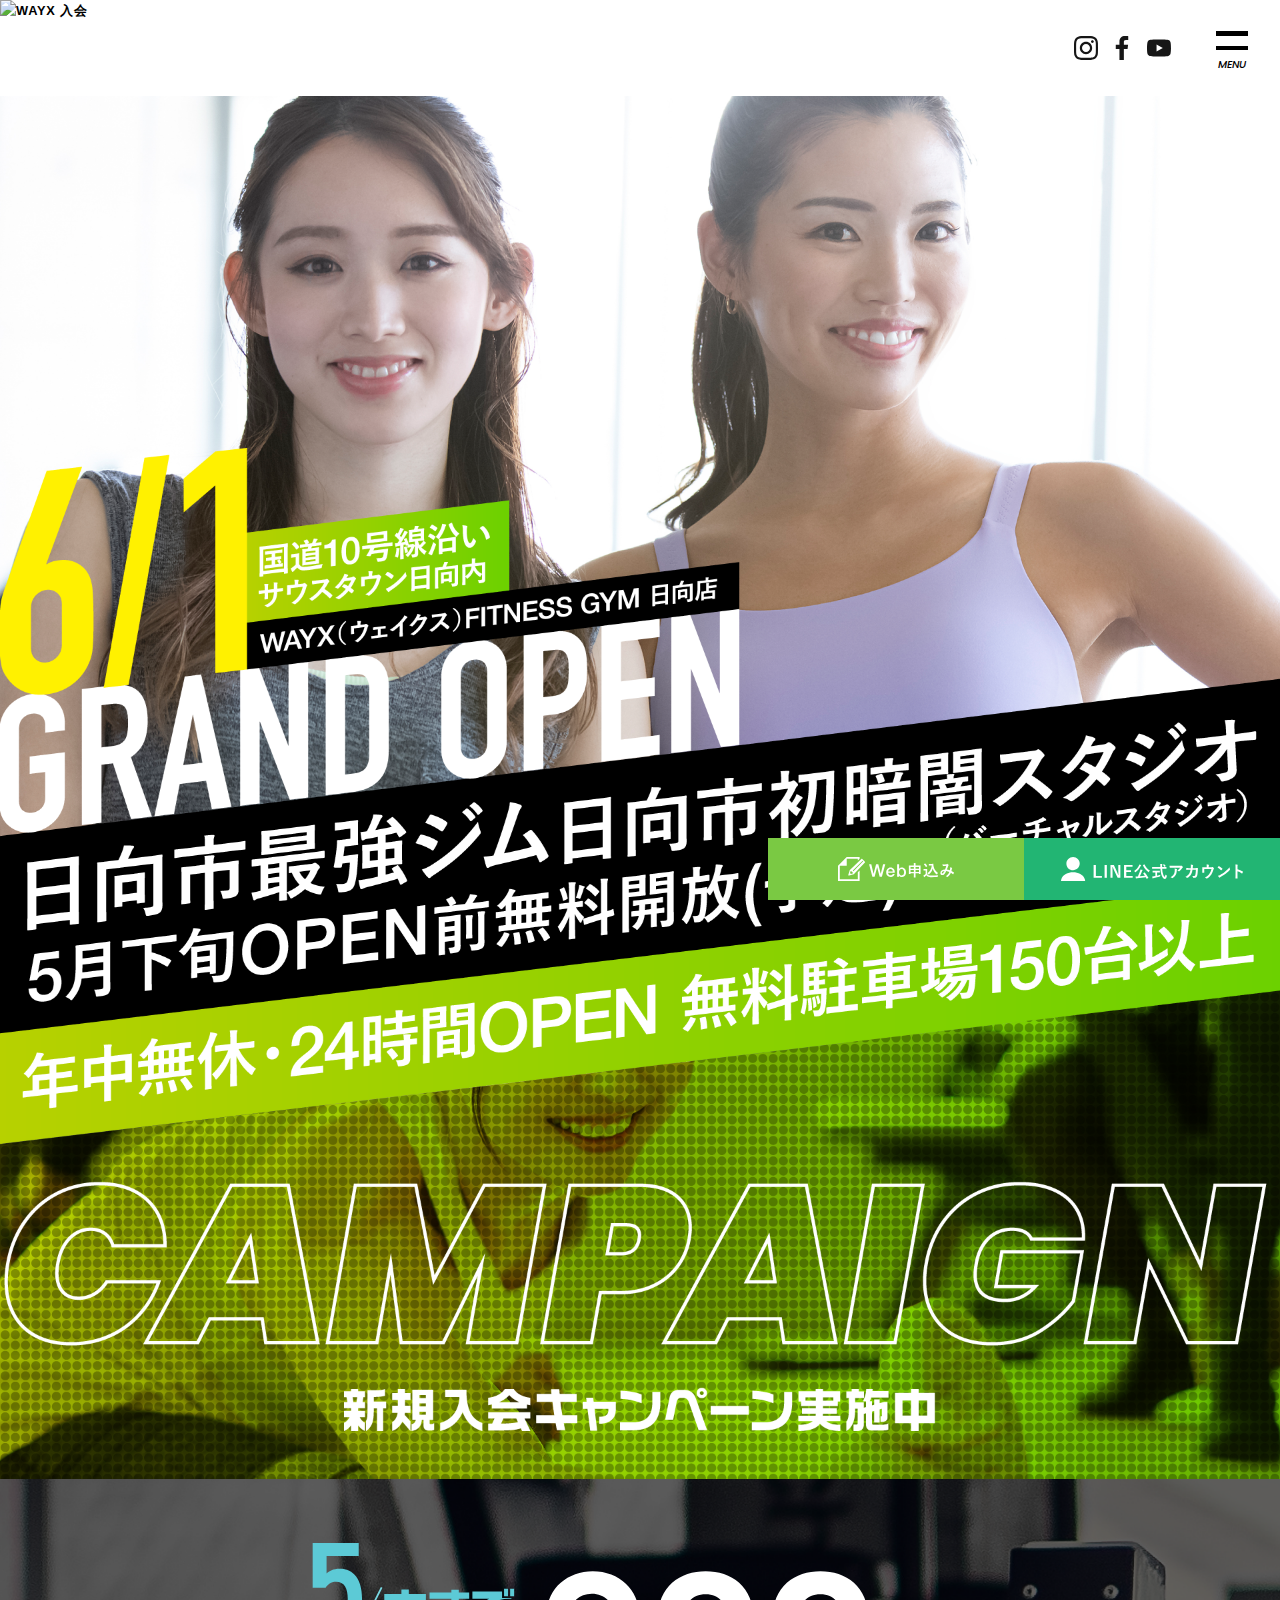
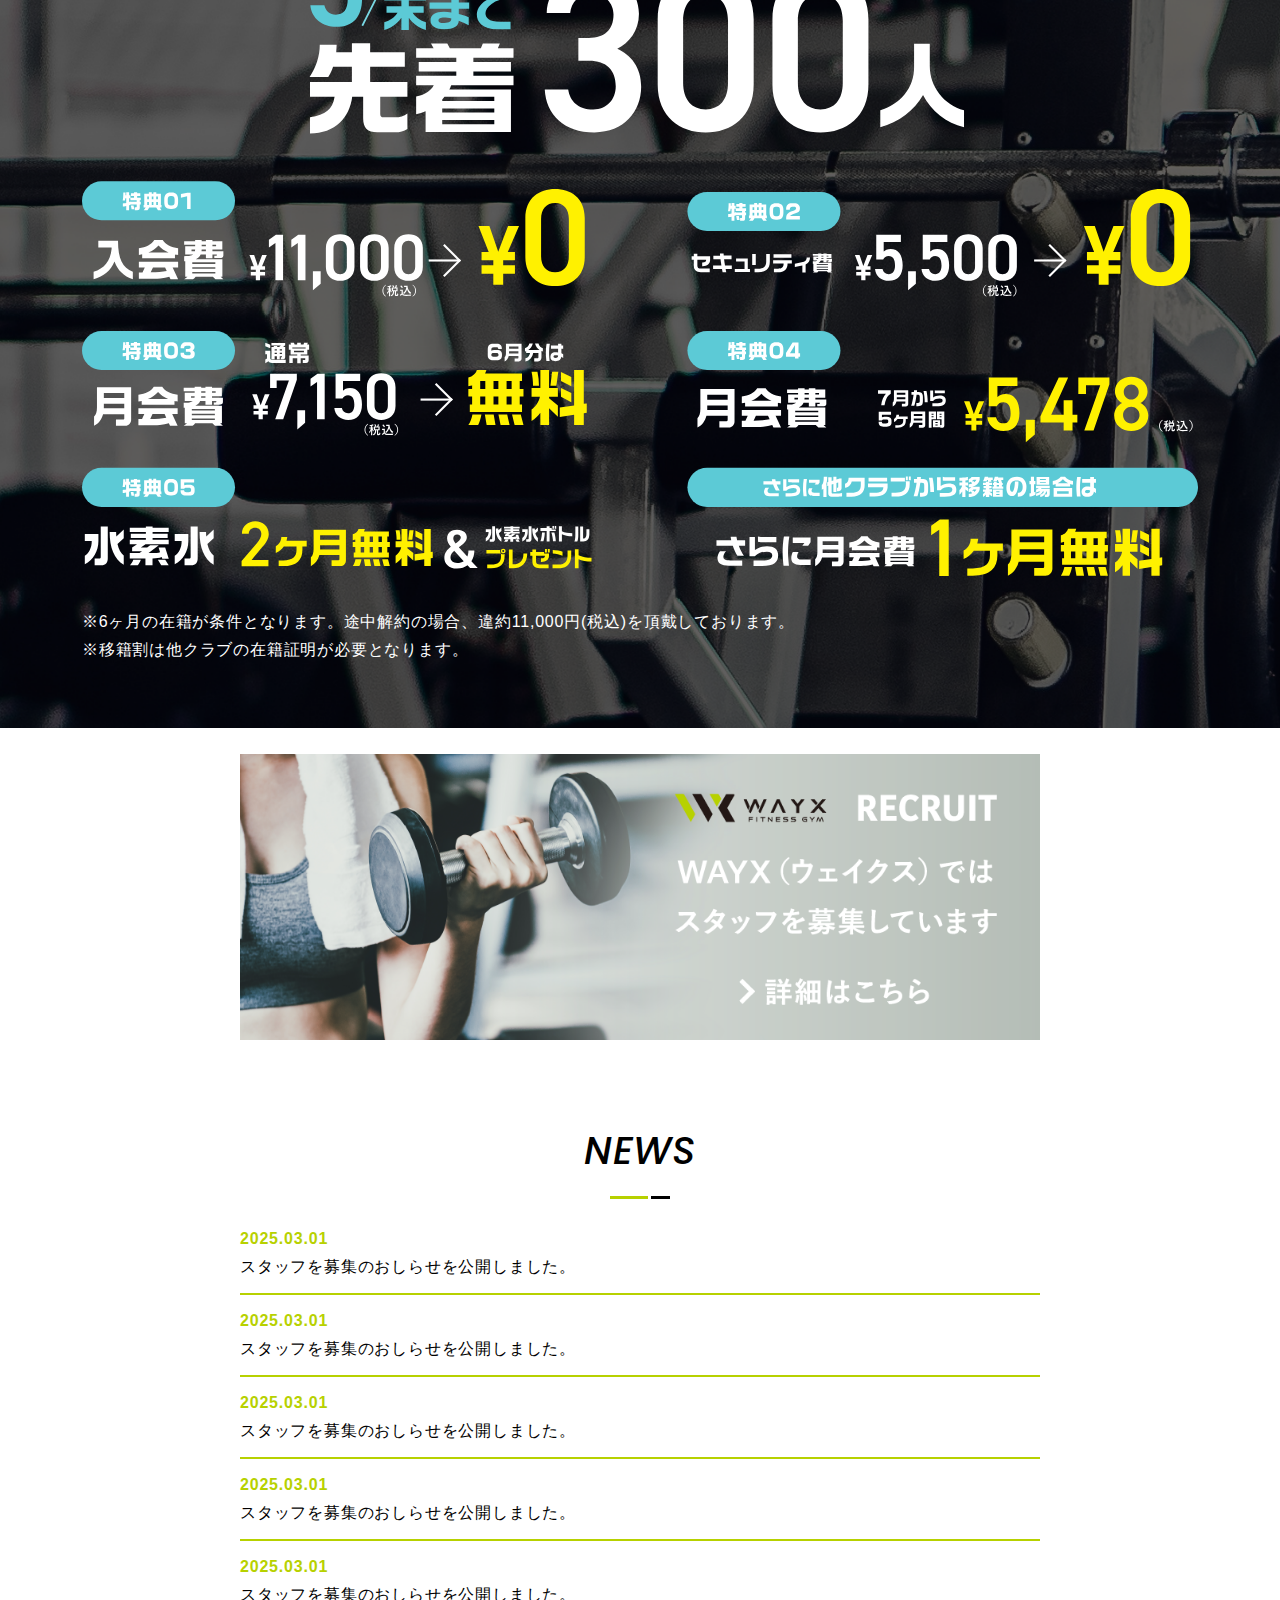
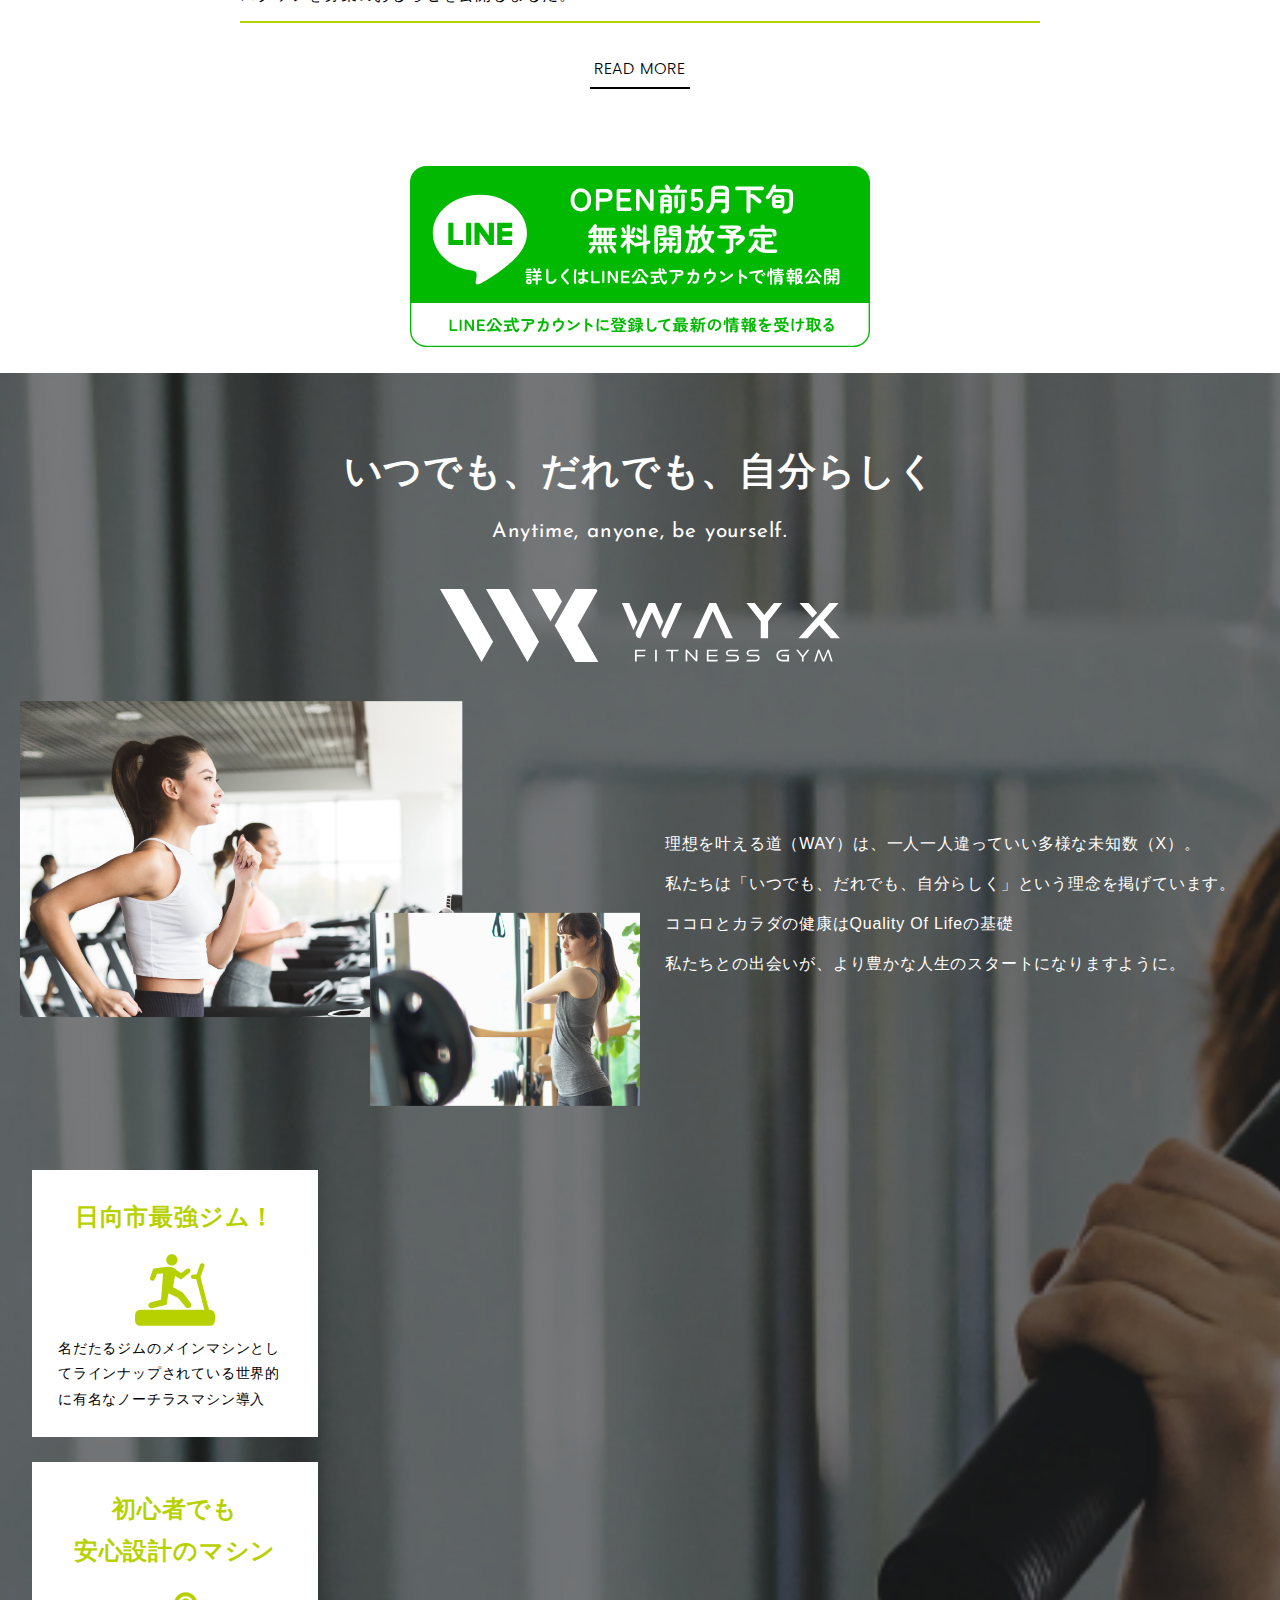
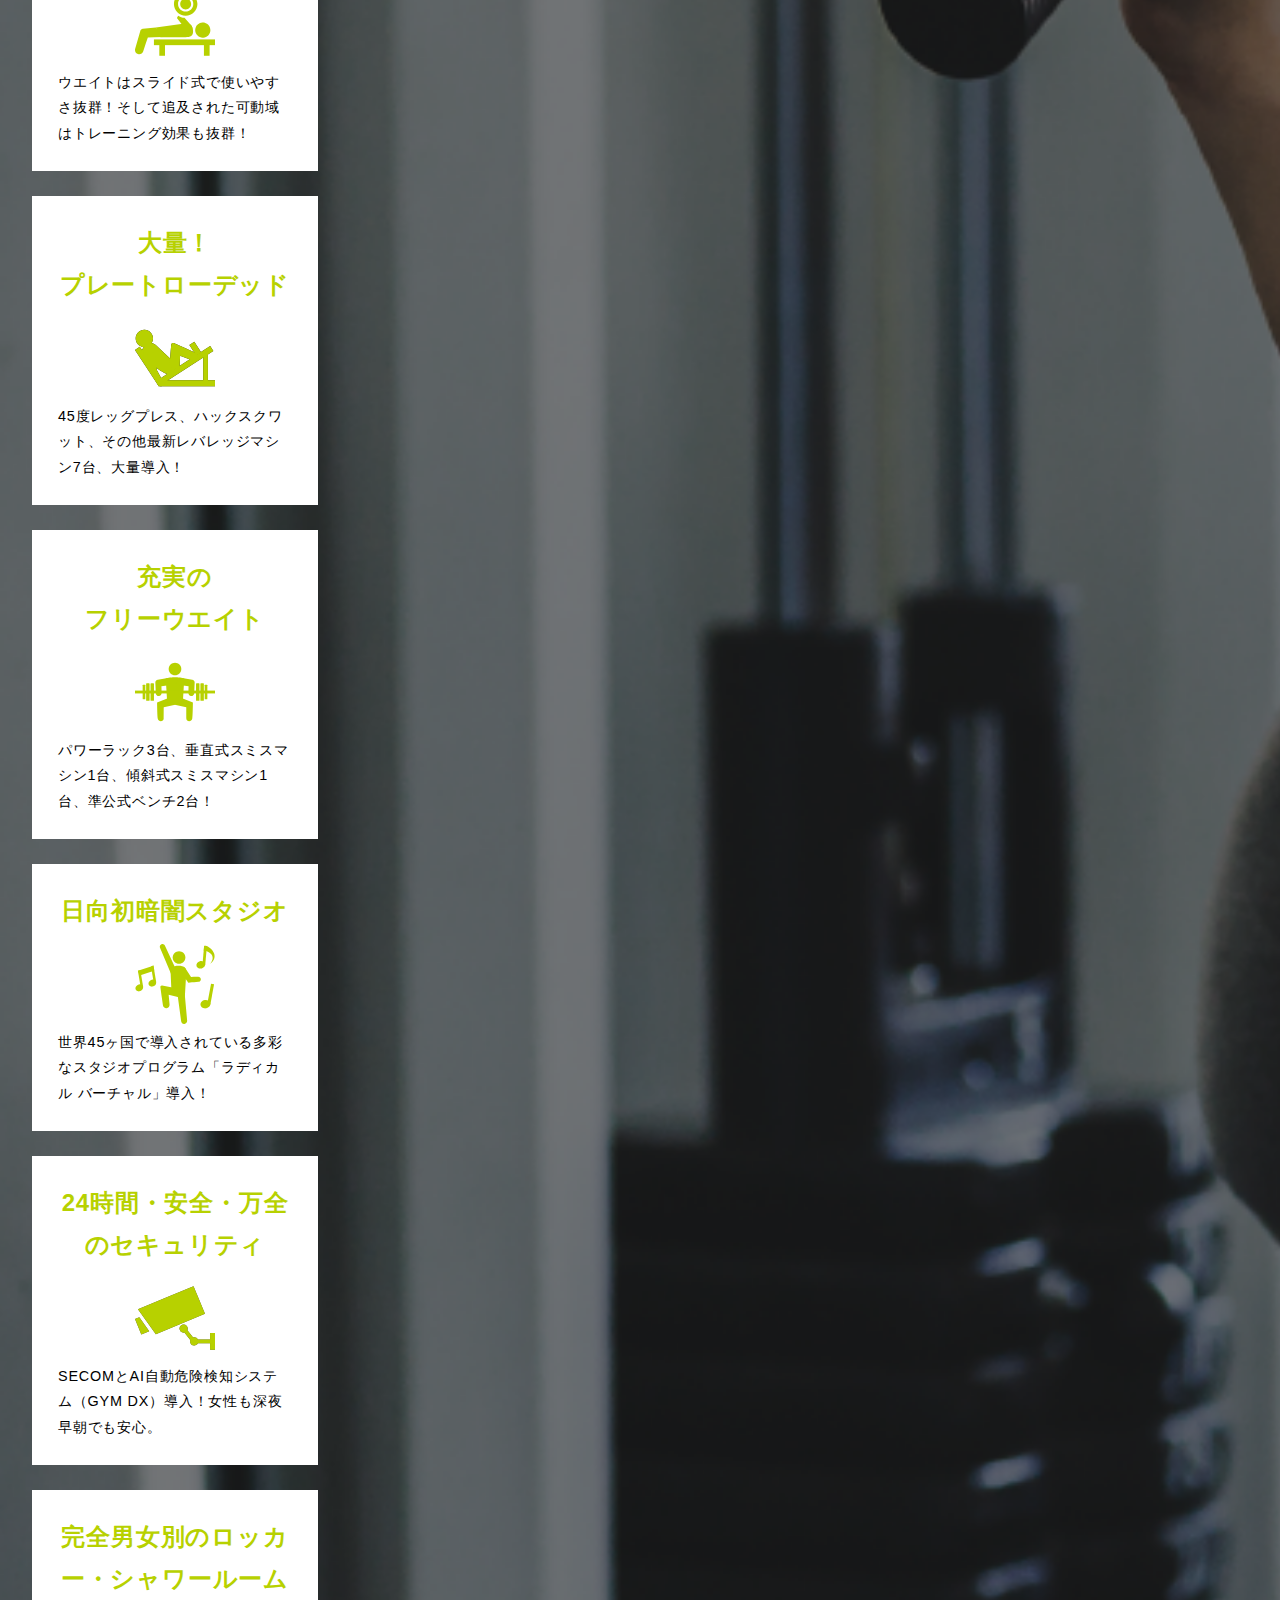
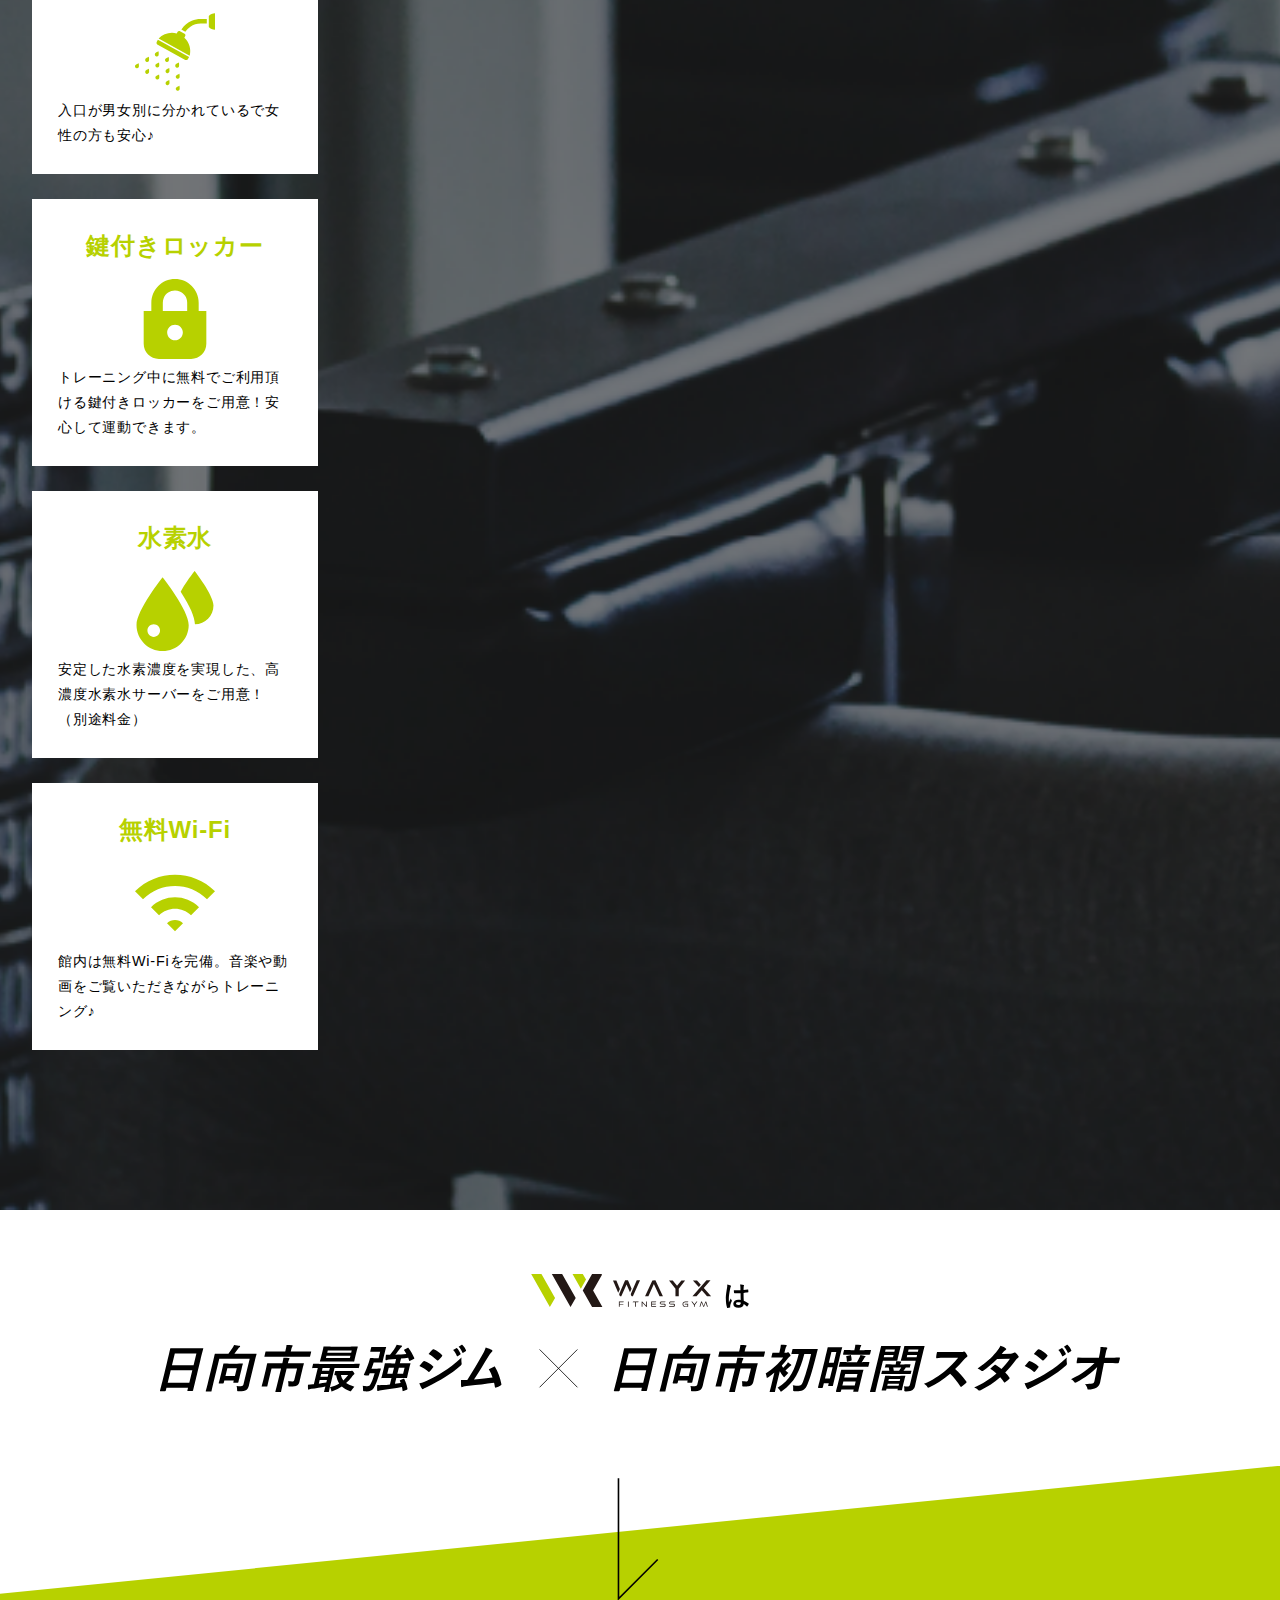
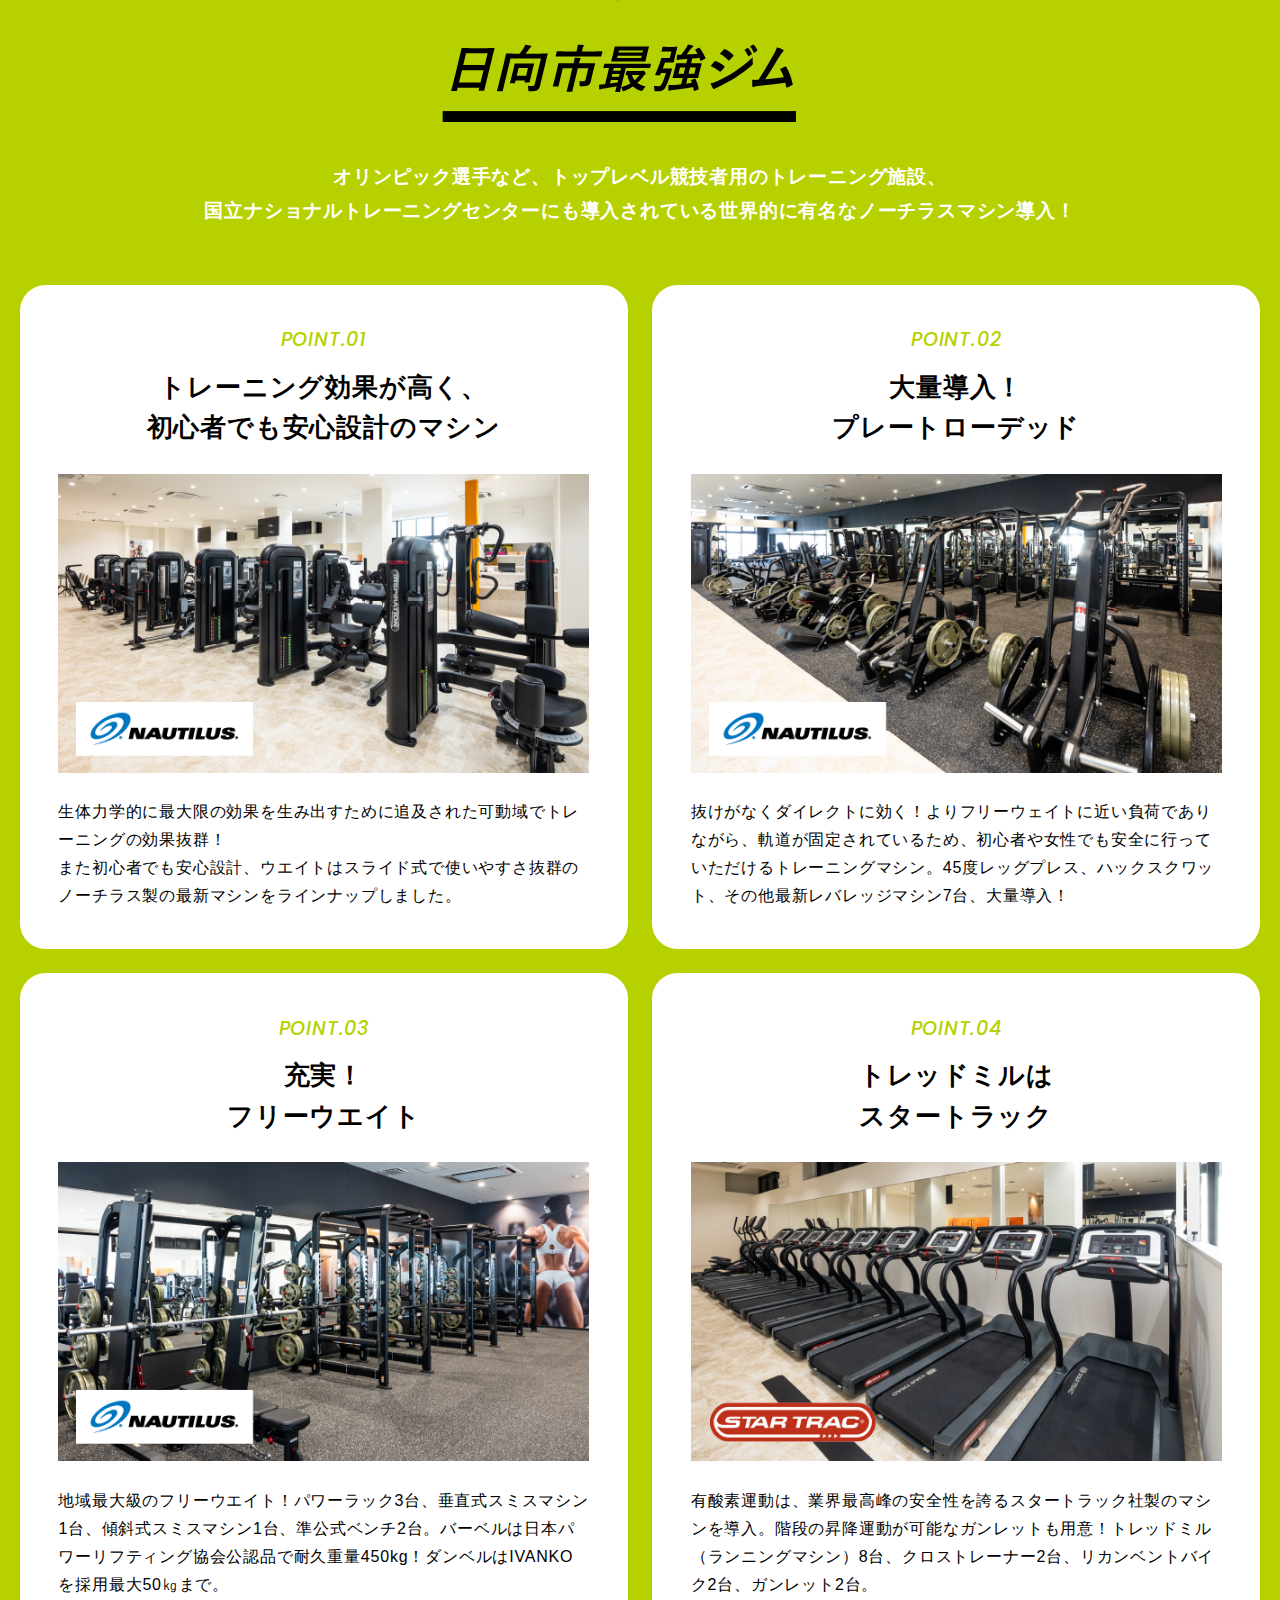
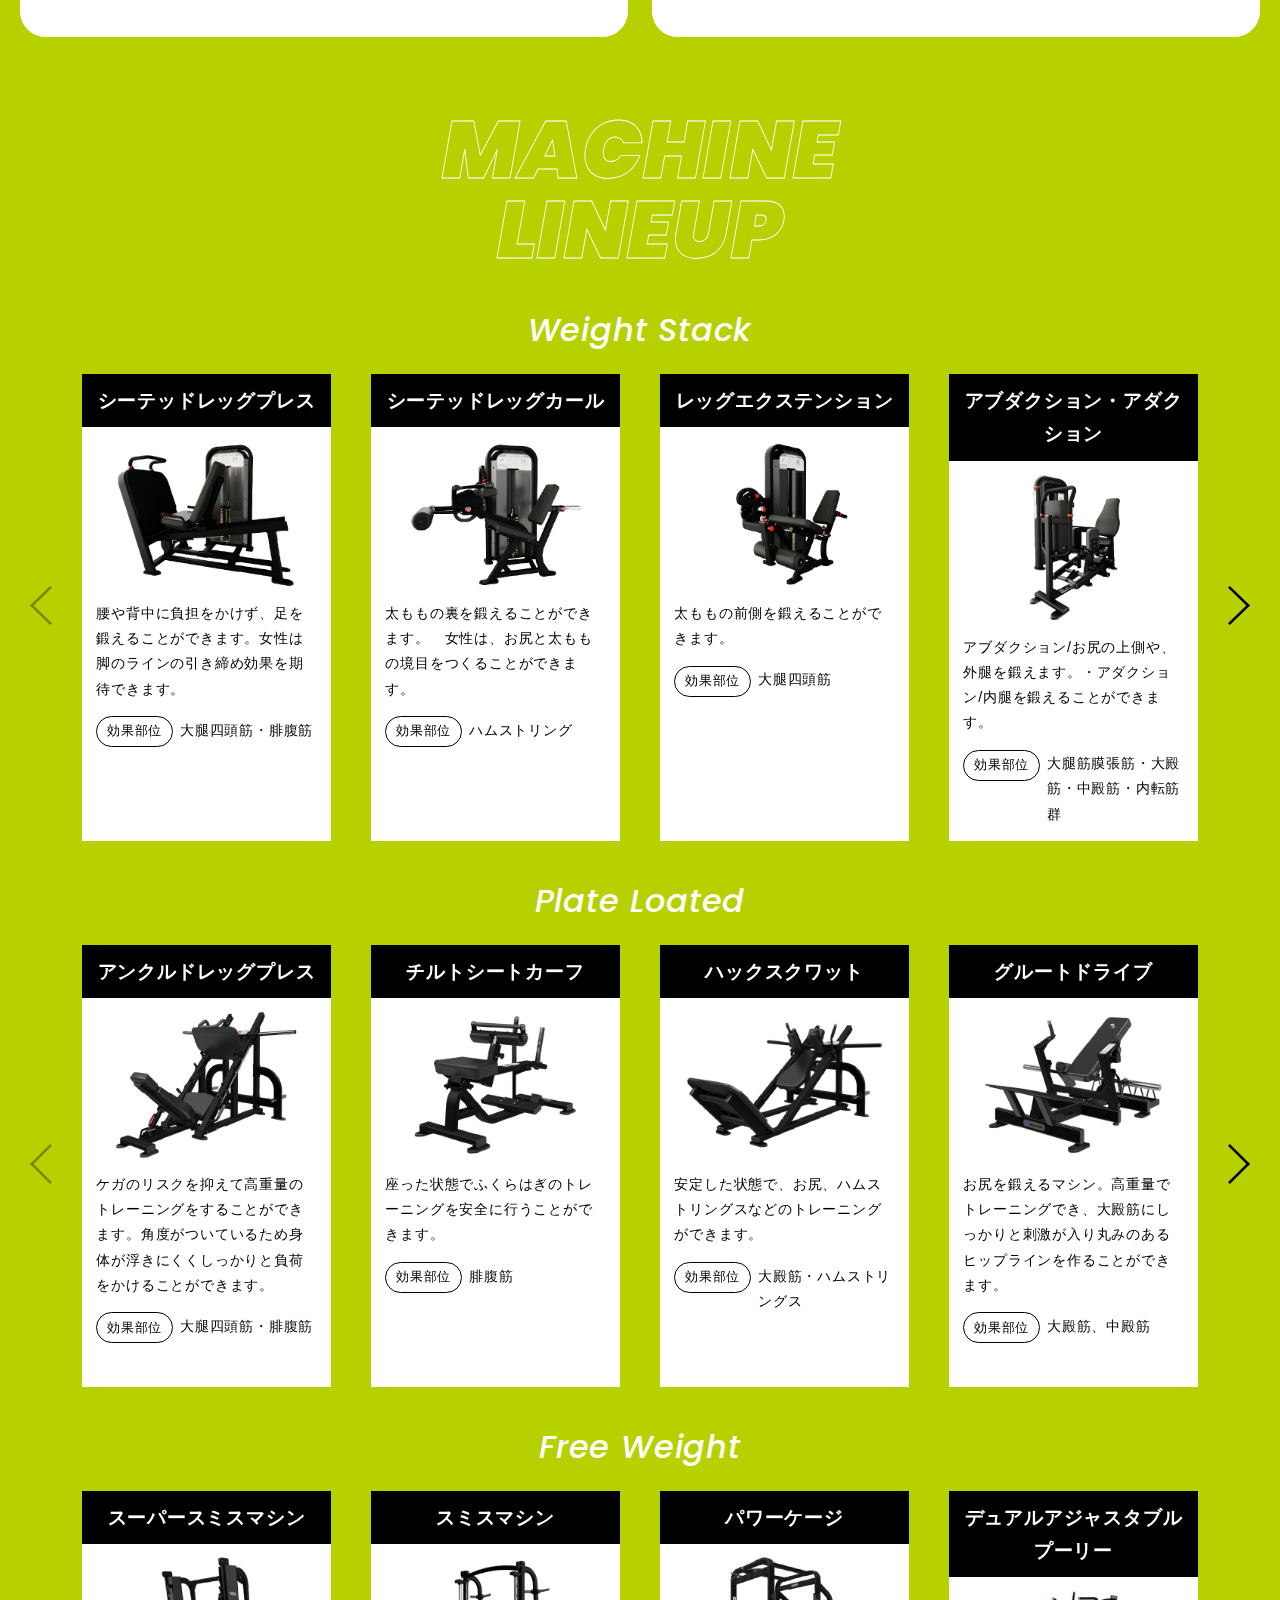
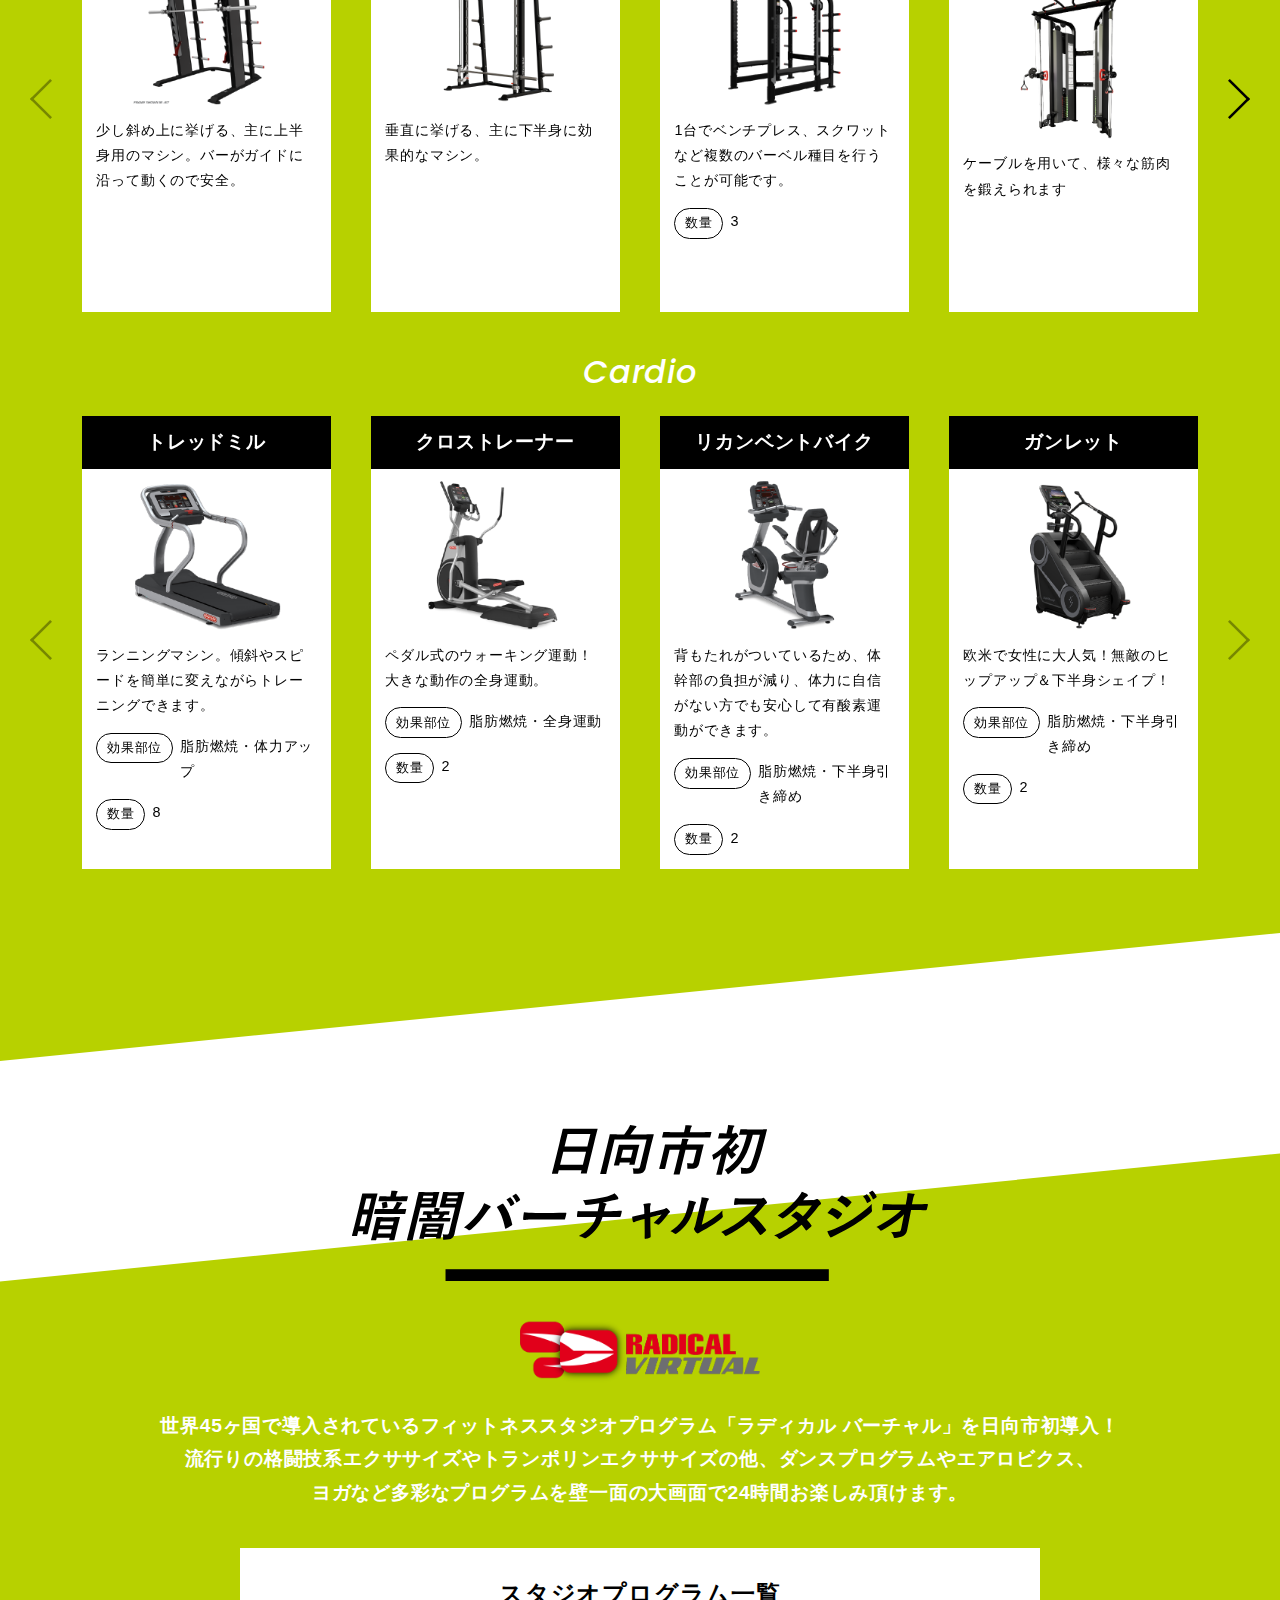
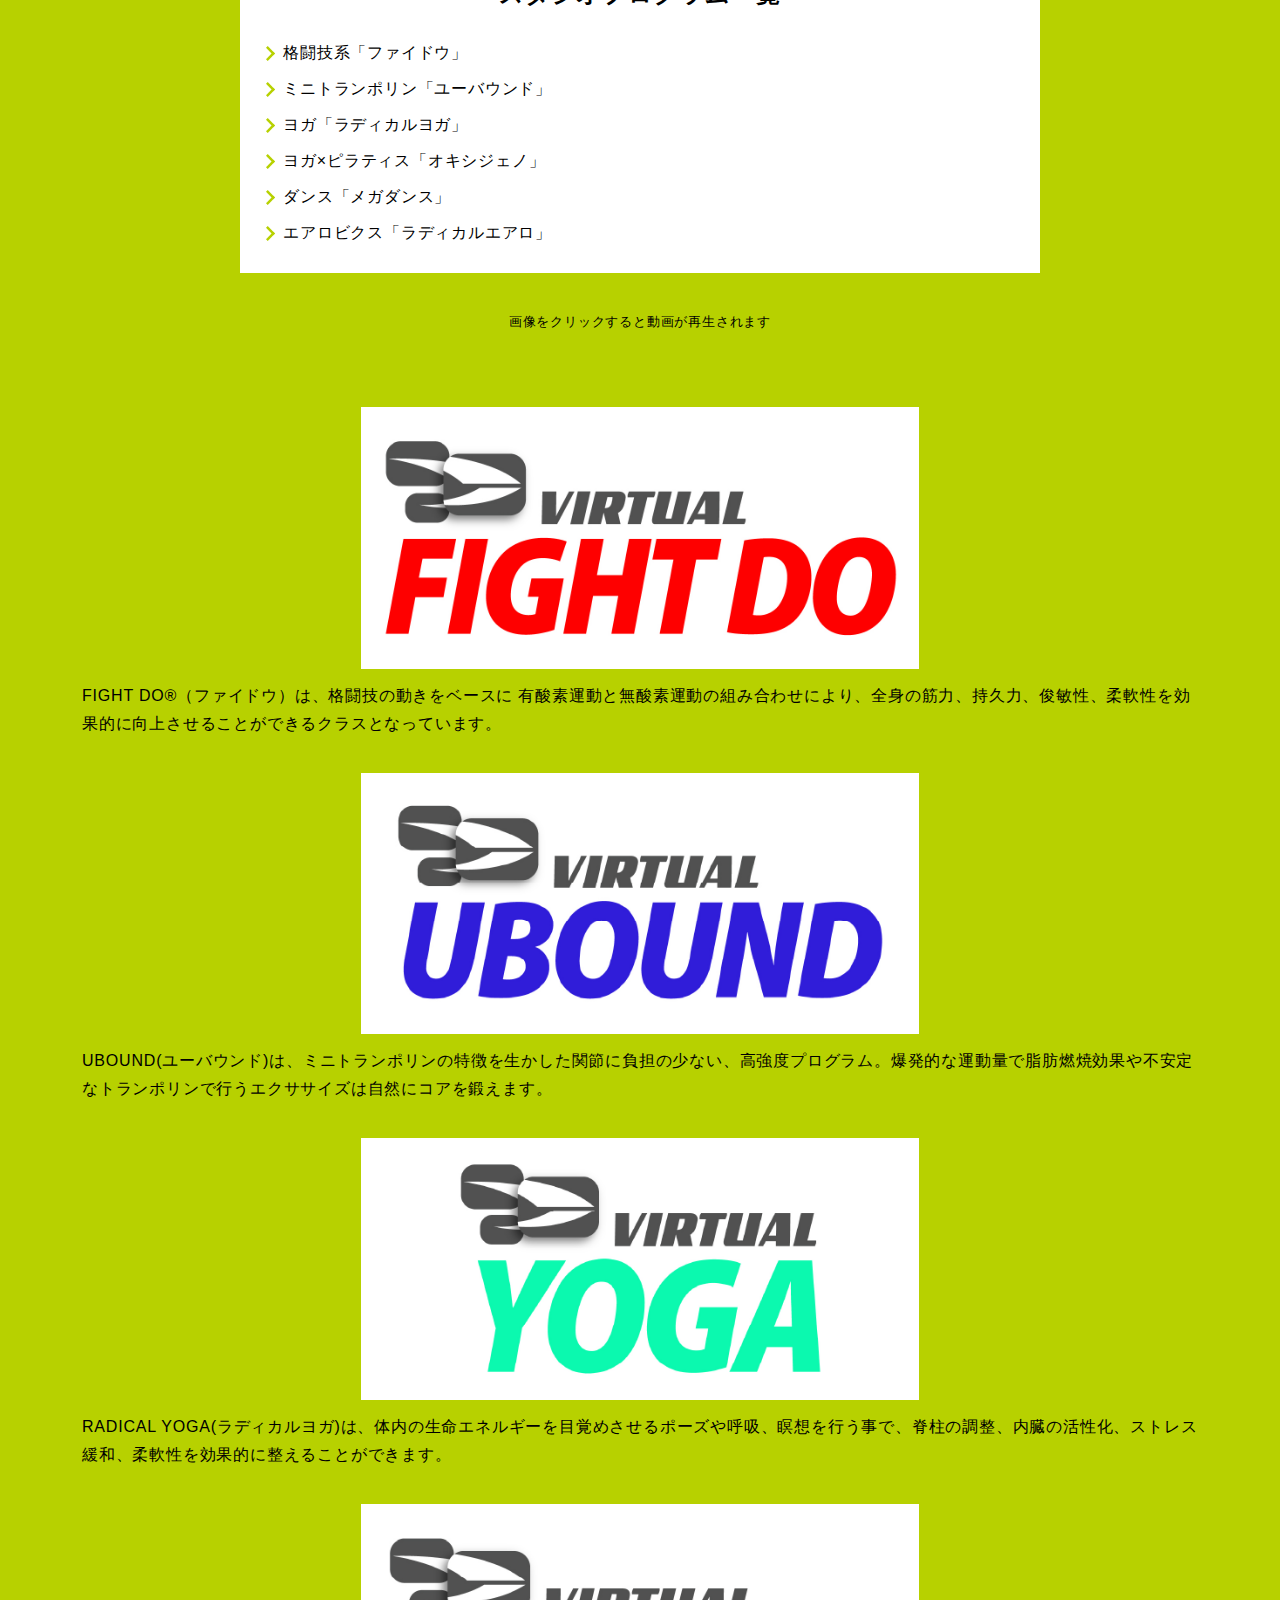
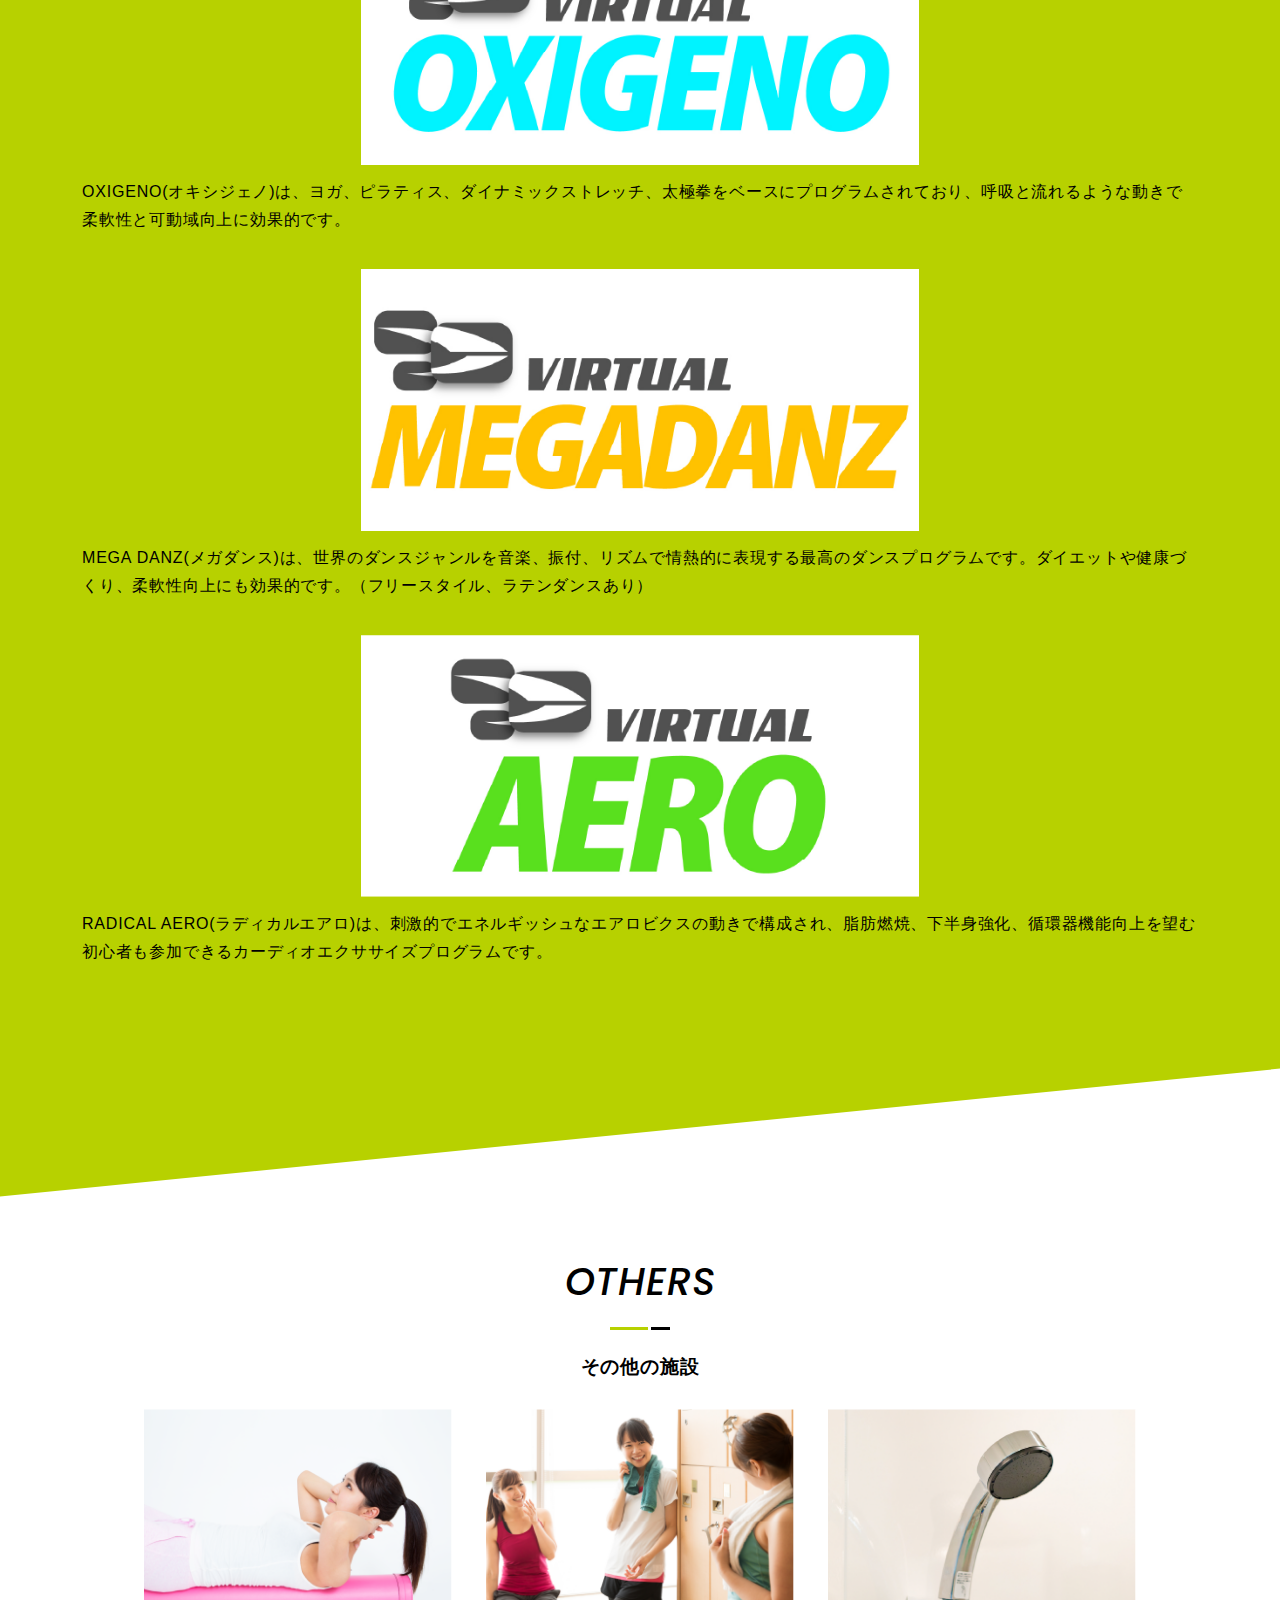
==== commit de595c18: "修正1" ====
--- a/hyuga/index.html
+++ b/hyuga/index.html
@@ -221,6 +221,9 @@
 
 <link href="https://fonts.googleapis.com/css2?family=Poppins:ital,wght@0,300;0,400;1,500;1,900&display=swap" rel="stylesheet">
 
+<link rel="stylesheet" href="https://cdn.jsdelivr.net/npm/simplebar@latest/dist/simplebar.css"/>
+<script src="https://cdn.jsdelivr.net/npm/simplebar@latest/dist/simplebar.min.js"></script>
+
 <link href="assets/css/base.css" rel="stylesheet" type="text/css" />
 <link href="assets/css/top.css" rel="stylesheet" type="text/css" />
 
@@ -305,7 +308,7 @@
             私たちとの出会いが、より豊かな人生のスタートになりますように。
         </p>
     </div>
-    <ul class="yourself-sec__list">
+    <ul class="yourself-sec__list" data-simplebar data-simplebar-auto-hide="false">
         <li class="grid__list">
             <h3 class="ttl">日向市最強ジム！</h3>
             <figure class="img">
@@ -316,63 +319,63 @@
         <li class="grid__list">
             <h3 class="ttl">初心者でも<br>安心設計のマシン</h3>
             <figure class="img">
-                <img src="assets/img/top/yourself_logo01.svg" alt="">
+                <img src="assets/img/top/yourself_logo02.svg" alt="">
             </figure>
             <p class="txt">ウエイトはスライド式で使いやすさ抜群！そして追及された可動域はトレーニング効果も抜群！</p>
         </li>
         <li class="grid__list">
             <h3 class="ttl">大量！<br>プレートローデッド</h3>
             <figure class="img">
-                <img src="assets/img/top/yourself_logo01.svg" alt="">
+                <img src="assets/img/top/yourself_logo03.svg" alt="">
             </figure>
             <p class="txt">45度レッグプレス、ハックスクワット、その他最新レバレッジマシン7台、大量導入！</p>
         </li>
         <li class="grid__list">
             <h3 class="ttl">充実の<br>フリーウエイト</h3>
             <figure class="img">
-                <img src="assets/img/top/yourself_logo01.svg" alt="">
+                <img src="assets/img/top/yourself_logo04.svg" alt="">
             </figure>
             <p class="txt">パワーラック3台、垂直式スミスマシン1台、傾斜式スミスマシン1台、準公式ベンチ2台！</p>
         </li>
         <li class="grid__list">
             <h3 class="ttl">日向初暗闇スタジオ</h3>
             <figure class="img">
-                <img src="assets/img/top/yourself_logo01.svg" alt="">
+                <img src="assets/img/top/yourself_logo05.svg" alt="">
             </figure>
             <p class="txt">世界45ヶ国で導入されている多彩なスタジオプログラム「ラディカル バーチャル」導入！</p>
         </li>
         <li class="grid__list">
             <h3 class="ttl">24時間・安全・万全のセキュリティ</h3>
             <figure class="img">
-                <img src="assets/img/top/yourself_logo01.svg" alt="">
+                <img src="assets/img/top/yourself_logo06.svg" alt="">
             </figure>
             <p class="txt">SECOMとAI自動危険検知システム（GYM DX）導入！女性も深夜早朝でも安心。</p>
         </li>
         <li class="grid__list">
             <h3 class="ttl">完全男女別のロッカー・シャワールーム</h3>
             <figure class="img">
-                <img src="assets/img/top/yourself_logo01.svg" alt="">
+                <img src="assets/img/top/yourself_logo07.svg" alt="">
             </figure>
             <p class="txt">入口が男女別に分かれているで女性の方も安心♪</p>
         </li>
         <li class="grid__list">
             <h3 class="ttl">鍵付きロッカー</h3>
             <figure class="img">
-                <img src="assets/img/top/yourself_logo01.svg" alt="">
+                <img src="assets/img/top/yourself_logo08.svg" alt="">
             </figure>
             <p class="txt">トレーニング中に無料でご利用頂ける鍵付きロッカーをご用意！安心して運動できます。</p>
         </li>
         <li class="grid__list">
             <h3 class="ttl">水素水</h3>
             <figure class="img">
-                <img src="assets/img/top/yourself_logo01.svg" alt="">
+                <img src="assets/img/top/yourself_logo09.svg" alt="">
             </figure>
             <p class="txt">安定した水素濃度を実現した、高濃度水素水サーバーをご用意！（別途料金）</p>
         </li>
         <li class="grid__list">
             <h3 class="ttl">無料Wi-Fi</h3>
             <figure class="img">
-                <img src="assets/img/top/yourself_logo01.svg" alt="">
+                <img src="assets/img/top/yourself_logo10.svg" alt="">
             </figure>
             <p class="txt">館内は無料Wi-Fiを完備。音楽や動画をご覧いただきながらトレーニング♪</p>
         </li>
@@ -431,7 +434,7 @@
         </ul>
         <h3 class="saikyo-sec__ttl2">MACHINE<br>LINEUP</h3>
         <h4 class="saikyo-sec__ttl3">Weight Stack</h4>
-        <div class="lineup-slider">
+        <div class="lineup-slider --01">
             <div class="swiper-container">
                 <div class="swiper-wrapper lineup-list">
                     <div class="swiper-slide lineup-list__list">
@@ -570,12 +573,12 @@
                         </dl>
                     </div>
                 </div>
-                <div class="swiper-button-prev"></div>
-                <div class="swiper-button-next"></div>
             </div>
+            <div class="swiper-button-prev"></div>
+            <div class="swiper-button-next"></div>
         </div>
         <h4 class="saikyo-sec__ttl3">Plate Loated</h4>
-        <div class="lineup-slider">
+        <div class="lineup-slider --02">
             <div class="swiper-container">
                 <div class="swiper-wrapper lineup-list">
                     <div class="swiper-slide lineup-list__list">
@@ -660,12 +663,12 @@
                         </dl>
                     </div>
                 </div>
-                <div class="swiper-button-prev"></div>
-                <div class="swiper-button-next"></div>
             </div>
+            <div class="swiper-button-prev"></div>
+            <div class="swiper-button-next"></div>
         </div>
         <h4 class="saikyo-sec__ttl3">Free Weight</h4>
-        <div class="lineup-slider">
+        <div class="lineup-slider --03">
             <div class="swiper-container">
                 <div class="swiper-wrapper lineup-list">
                     <div class="swiper-slide lineup-list__list">
@@ -752,12 +755,12 @@
                         <p class="lineup-txt">1㎏～50㎏までご用意してあります。初心者か上級者まですべての方に対応できます。</p>
                     </div>
                 </div>
-                <div class="swiper-button-prev"></div>
-                <div class="swiper-button-next"></div>
             </div>
+            <div class="swiper-button-prev"></div>
+            <div class="swiper-button-next"></div>
         </div>
         <h4 class="saikyo-sec__ttl3">Cardio</h4>
-        <div class="lineup-slider">
+        <div class="lineup-slider --04">
             <div class="swiper-container">
                 <div class="swiper-wrapper lineup-list">
                     <div class="swiper-slide lineup-list__list">
@@ -813,9 +816,9 @@
                         </dl>
                     </div>
                 </div>
-                <div class="swiper-button-prev"></div>
-                <div class="swiper-button-next"></div>
             </div>
+            <div class="swiper-button-prev"></div>
+            <div class="swiper-button-next"></div>
         </div>
     </div>
 </section>
@@ -836,15 +839,50 @@
         <div class="studio-area">
             <h3 class="studio-area__ttl">スタジオプログラム一覧</h3>
             <ul class="studio-area__list">
-                <li>格闘技系「ファイドウ」</li>
-                <li>ミニトランポリン「ユーバウンド」</li>
-                <li>ヨガ「ラディカルヨガ」</li>
-                <li>ヨガ×ピラティス「オキシジェノ」</li>
-                <li>ダンス「メガダンス」</li>
-                <li>エアロビクス「ラディカルエアロ」</li>
+                <li class="slider-jump01">格闘技系「ファイドウ」</li>
+                <li class="slider-jump02">ミニトランポリン「ユーバウンド」</li>
+                <li class="slider-jump03">ヨガ「ラディカルヨガ」</li>
+                <li class="slider-jump04">ヨガ×ピラティス「オキシジェノ」</li>
+                <li class="slider-jump05">ダンス「メガダンス」</li>
+                <li class="slider-jump06">エアロビクス「ラディカルエアロ」</li>
             </ul>
         </div>
+        <p class="studio-read">画像をクリックすると動画が再生されます</p>
         <div class="studio-slider">
+            <ul class="studio-list">
+                <li class="studio-list__list">
+                    <figure class="studio-thum"><a href="https://www.youtube.com/watch?v=dC4GVI8XwZA" target="_blank"><img src="http://img.youtube.com/vi/dC4GVI8XwZA/maxresdefault.jpg" alt=""></a></figure>
+                    <h4 class="studio-ttl"><img src="assets/img/top/studio_logo01.png" alt=""></h4>
+                    <p class="studio-txt">FIGHT DO®（ファイドウ）は、格闘技の動きをベースに 有酸素運動と無酸素運動の組み合わせにより、全身の筋力、持久力、俊敏性、柔軟性を効果的に向上させることができるクラスとなっています。</p>
+                </li>
+                <li class="swiper-slide studio-list__list">
+                    <figure class="studio-thum"><a href="https://www.youtube.com/watch?v=w6p3JR8b3ik" target="_blank"><img src="http://img.youtube.com/vi/w6p3JR8b3ik/maxresdefault.jpg" alt=""></a></figure>
+                    <h4 class="studio-ttl"><img src="assets/img/top/studio_logo02.png" alt=""></h4>
+                    <p class="studio-txt">UBOUND(ユーバウンド)は、ミニトランポリンの特徴を生かした関節に負担の少ない、高強度プログラム。爆発的な運動量で脂肪燃焼効果や不安定なトランポリンで行うエクササイズは自然にコアを鍛えます。</p>
+                </li>
+                <li class="swiper-slide studio-list__list">
+                    <figure class="studio-thum"><a href="https://www.youtube.com/watch?v=zct_BLx3eD0" target="_blank"><img src="http://img.youtube.com/vi/zct_BLx3eD0/maxresdefault.jpg" alt=""></a></figure>
+                    <h4 class="studio-ttl"><img src="assets/img/top/studio_logo03.png" alt=""></h4>
+                    <p class="studio-txt">RADICAL YOGA(ラディカルヨガ)は、体内の生命エネルギーを目覚めさせるポーズや呼吸、瞑想を行う事で、脊柱の調整、内臓の活性化、ストレス緩和、柔軟性を効果的に整えることができます。</p>
+                </li>
+                <li class="swiper-slide studio-list__list">
+                    <figure class="studio-thum"><a href="https://www.youtube.com/watch?v=k0diu2HDbRc" target="_blank"><img src="http://img.youtube.com/vi/k0diu2HDbRc/maxresdefault.jpg" alt=""></a></figure>
+                    <h4 class="studio-ttl"><img src="assets/img/top/studio_logo04.png" alt=""></h4>
+                    <p class="studio-txt">OXIGENO(オキシジェノ)は、ヨガ、ピラティス、ダイナミックストレッチ、太極拳をベースにプログラムされており、呼吸と流れるような動きで柔軟性と可動域向上に効果的です。</p>
+                </li>
+                <li class="swiper-slide studio-list__list">
+                    <figure class="studio-thum"><a href="https://www.youtube.com/watch?v=s_dMk8T_ucA" target="_blank"><img src="http://img.youtube.com/vi/s_dMk8T_ucA/maxresdefault.jpg" alt=""></a></figure>
+                    <h4 class="studio-ttl"><img src="assets/img/top/studio_logo05.png" alt=""></h4>
+                    <p class="studio-txt">MEGA DANZ(メガダンス)は、世界のダンスジャンルを音楽、振付、リズムで情熱的に表現する最高のダンスプログラムです。ダイエットや健康づくり、柔軟性向上にも効果的です。（フリースタイル、ラテンダンスあり）</p>
+                </li>
+                <li class="swiper-slide studio-list__list">
+                    <figure class="studio-thum"><a href="https://www.youtube.com/watch?v=0efpbNTN3FQ" target="_blank"><img src="http://img.youtube.com/vi/0efpbNTN3FQ/maxresdefault.jpg" alt=""></a></figure>
+                    <h4 class="studio-ttl"><img src="assets/img/top/studio_logo06.png" alt=""></h4>
+                    <p class="studio-txt">RADICAL AERO(ラディカルエアロ)は、刺激的でエネルギッシュなエアロビクスの動きで構成され、脂肪燃焼、下半身強化、循環器機能向上を望む初心者も参加できるカーディオエクササイズプログラムです。</p>
+                </li>
+            </ul>
+        </div>
+        <!-- <div class="studio-slider">
             <div class="swiper-container">
                 <div class="swiper-wrapper studio-list">
                     <div class="swiper-slide studio-list__list">
@@ -881,7 +919,7 @@
             </div>
             <div class="swiper-button-prev"></div>
             <div class="swiper-button-next"></div>
-        </div>
+        </div> -->
         <!-- <a href="#" class="studio-btn">スタジオレッスン<br>スケジュールはこちら</a> -->
     </div>
 </section>
@@ -1226,7 +1264,7 @@
 <link rel="stylesheet" href="assets/js/plugin/swiper/swiper.min.css">
 <script src="assets/js/plugin/swiper/swiper.min.js"></script>
 <script>
-var mySwiperMain = new Swiper ('.lineup-slider .swiper-container', {
+var mySwiperMain1 = new Swiper ('.lineup-slider.--01 .swiper-container', {
     // オプションパラメータ(一部のみ抜粋)
     loop: false, // 最後のスライドまで到達した場合、最初に戻らずに続けてスライド可能にするか。
     speed: 500, // スライドが切り替わるトランジション時間(ミリ秒)。
@@ -1241,8 +1279,8 @@
 
     // 前後スライドへのナビゲーションを表示する場合
     navigation: {
-        prevEl: '.lineup-slider .swiper-button-prev', // 前のスライドボタンのセレクタ
-        nextEl: '.lineup-slider .swiper-button-next', // 次のスライドボタンのセレクタ
+        prevEl: '.lineup-slider.--01 .swiper-button-prev', // 前のスライドボタンのセレクタ
+        nextEl: '.lineup-slider.--01 .swiper-button-next', // 次のスライドボタンのセレクタ
     },
 
     breakpoints: {
@@ -1262,13 +1300,12 @@
         }
     },
 });
-var mySwiperMain = new Swiper ('.studio-slider .swiper-container', {
+var mySwiperMain2 = new Swiper ('.lineup-slider.--02 .swiper-container', {
     // オプションパラメータ(一部のみ抜粋)
     loop: false, // 最後のスライドまで到達した場合、最初に戻らずに続けてスライド可能にするか。
     speed: 500, // スライドが切り替わるトランジション時間(ミリ秒)。
-    slidesPerView: '3', // 何枚のスライドを表示するか
+    slidesPerView: '4', // 何枚のスライドを表示するか
     allowTouchMove: true,
-    loopedSlides: 4, // ループの後に、いくつのクローンを用意するか。
     spaceBetween: 40, // スライド間の余白サイズ(ピクセル)
     direction: 'horizontal', // スライド方向。 'horizontal'(水平) か 'vertical'(垂直)。effectオプションが 'slide' 以外は無効。
     effect: 'slide', // "slide", "fade"(フェード), "cube"(キューブ回転), "coverflow"(カバーフロー) または "flip"(平面回転)
@@ -1278,8 +1315,8 @@
 
     // 前後スライドへのナビゲーションを表示する場合
     navigation: {
-        prevEl: '.studio-slider .swiper-button-prev', // 前のスライドボタンのセレクタ
-        nextEl: '.studio-slider .swiper-button-next', // 次のスライドボタンのセレクタ
+        prevEl: '.lineup-slider.--02 .swiper-button-prev', // 前のスライドボタンのセレクタ
+        nextEl: '.lineup-slider.--02 .swiper-button-next', // 次のスライドボタンのセレクタ
     },
 
     breakpoints: {
@@ -1299,7 +1336,167 @@
         }
     },
 });
+var mySwiperMain3 = new Swiper ('.lineup-slider.--03 .swiper-container', {
+    // オプションパラメータ(一部のみ抜粋)
+    loop: false, // 最後のスライドまで到達した場合、最初に戻らずに続けてスライド可能にするか。
+    speed: 500, // スライドが切り替わるトランジション時間(ミリ秒)。
+    slidesPerView: '4', // 何枚のスライドを表示するか
+    allowTouchMove: true,
+    spaceBetween: 40, // スライド間の余白サイズ(ピクセル)
+    direction: 'horizontal', // スライド方向。 'horizontal'(水平) か 'vertical'(垂直)。effectオプションが 'slide' 以外は無効。
+    effect: 'slide', // "slide", "fade"(フェード), "cube"(キューブ回転), "coverflow"(カバーフロー) または "flip"(平面回転)
+
+    // スライダーの自動再生
+    autoplay: false,
+
+    // 前後スライドへのナビゲーションを表示する場合
+    navigation: {
+        prevEl: '.lineup-slider.--03 .swiper-button-prev', // 前のスライドボタンのセレクタ
+        nextEl: '.lineup-slider.--03 .swiper-button-next', // 次のスライドボタンのセレクタ
+    },
+
+    breakpoints: {
+        1080: {
+            allowTouchMove: true,
+            spaceBetween: 20,
+            slidesPerView: 3,
+        },
+        768: {
+            allowTouchMove: true,
+            spaceBetween: 20,
+            slidesPerView: 2,
+        },
+        640: {
+            spaceBetween: 20,
+            slidesPerView: 1
+        }
+    },
+});
+var mySwiperMain4 = new Swiper ('.lineup-slider.--04 .swiper-container', {
+    // オプションパラメータ(一部のみ抜粋)
+    loop: false, // 最後のスライドまで到達した場合、最初に戻らずに続けてスライド可能にするか。
+    speed: 500, // スライドが切り替わるトランジション時間(ミリ秒)。
+    slidesPerView: '4', // 何枚のスライドを表示するか
+    allowTouchMove: true,
+    spaceBetween: 40, // スライド間の余白サイズ(ピクセル)
+    direction: 'horizontal', // スライド方向。 'horizontal'(水平) か 'vertical'(垂直)。effectオプションが 'slide' 以外は無効。
+    effect: 'slide', // "slide", "fade"(フェード), "cube"(キューブ回転), "coverflow"(カバーフロー) または "flip"(平面回転)
+
+    // スライダーの自動再生
+    autoplay: false,
+
+    // 前後スライドへのナビゲーションを表示する場合
+    navigation: {
+        prevEl: '.lineup-slider.--04 .swiper-button-prev', // 前のスライドボタンのセレクタ
+        nextEl: '.lineup-slider.--04 .swiper-button-next', // 次のスライドボタンのセレクタ
+    },
+
+    breakpoints: {
+        1080: {
+            allowTouchMove: true,
+            spaceBetween: 20,
+            slidesPerView: 3,
+        },
+        768: {
+            allowTouchMove: true,
+            spaceBetween: 20,
+            slidesPerView: 2,
+        },
+        640: {
+            spaceBetween: 20,
+            slidesPerView: 1
+        }
+    },
+});
+
+// var studioMain = new Swiper ('.studio-slider .swiper-container', {
+//     // オプションパラメータ(一部のみ抜粋)
+//     loop: false, // 最後のスライドまで到達した場合、最初に戻らずに続けてスライド可能にするか。
+//     speed: 500, // スライドが切り替わるトランジション時間(ミリ秒)。
+//     slidesPerView: '3', // 何枚のスライドを表示するか
+//     allowTouchMove: true,
+//     loopedSlides: 4, // ループの後に、いくつのクローンを用意するか。
+//     spaceBetween: 40, // スライド間の余白サイズ(ピクセル)
+//     direction: 'horizontal', // スライド方向。 'horizontal'(水平) か 'vertical'(垂直)。effectオプションが 'slide' 以外は無効。
+//     effect: 'slide', // "slide", "fade"(フェード), "cube"(キューブ回転), "coverflow"(カバーフロー) または "flip"(平面回転)
+
+//     // スライダーの自動再生
+//     autoplay: false,
+
+//     // 前後スライドへのナビゲーションを表示する場合
+//     navigation: {
+//         prevEl: '.studio-slider .swiper-button-prev', // 前のスライドボタンのセレクタ
+//         nextEl: '.studio-slider .swiper-button-next', // 次のスライドボタンのセレクタ
+//     },
+
+//     breakpoints: {
+//         1080: {
+//             allowTouchMove: true,
+//             spaceBetween: 20,
+//             slidesPerView: 3,
+//         },
+//         768: {
+//             allowTouchMove: true,
+//             spaceBetween: 20,
+//             slidesPerView: 2,
+//         },
+//         640: {
+//             spaceBetween: 20,
+//             slidesPerView: 1
+//         }
+//     },
+// });
 </script>
+
+<link rel="stylesheet" type="text/css" href="//cdn.jsdelivr.net/npm/slick-carousel@1.8.1/slick/slick.css"/>
+<script type="text/javascript" src="//cdn.jsdelivr.net/npm/slick-carousel@1.8.1/slick/slick.min.js"></script>
+<script>
+$(document).ready(() => {
+    $(".studio-list").slick({
+        infinite: true,
+        centerMode: true,
+        centerPadding: 0,
+        slidesToShow: 3,
+        slidesToScroll: 1,
+        swipeToSlide: true,
+        responsive: [
+        {
+            breakpoint: 1080,
+            settings: {
+                slidesToShow: 3,
+            },
+            breakpoint: 768,
+            settings: {
+                slidesToShow: 2,
+            },
+            breakpoint: 640,
+            settings: {
+                slidesToShow: 1,
+            },
+        },
+        ],
+    });
+});
+$('.slider-jump01').on('click', function() {
+    $('.studio-list').slick('slickGoTo', 0, false);
+});
+$('.slider-jump02').on('click', function() {
+    $('.studio-list').slick('slickGoTo', 1, false);
+});
+$('.slider-jump03').on('click', function() {
+    $('.studio-list').slick('slickGoTo', 2, false);
+});
+$('.slider-jump04').on('click', function() {
+    $('.studio-list').slick('slickGoTo', 3, false);
+});
+$('.slider-jump05').on('click', function() {
+    $('.studio-list').slick('slickGoTo', 4, false);
+});
+$('.slider-jump06').on('click', function() {
+    $('.studio-list').slick('slickGoTo', 5, false);
+});
+</script>
+
 
 
 <script src="assets/js/common.js"></script>
--- a/hyuga/assets/css/top.css
+++ b/hyuga/assets/css/top.css
@@ -248,36 +248,66 @@
   }
 }
 .yourself-sec__list {
+  padding-bottom: 2.5em;
+  max-width: 1400px;
+  margin: 0 auto 5em;
+  -ms-overflow-style: none; /* IE, Edge 対応 */
+  scrollbar-width: none; /* Firefox 対応 */
+}
+.yourself-sec__list::-webkit-scrollbar {
+  display: none; /* Chrome, Safari 対応 */
+}
+.yourself-sec__list .simplebar-scrollbar::before {
+  background: #ffffff;
+  border-radius: 50em;
+  height: 1em !important;
+  margin-left: 0;
+  margin-top: 0;
+  opacity: 1;
+  top: 0;
+  left: 0;
+  right: 0;
+}
+.yourself-sec__list .simplebar-track {
+  background: -webkit-gradient(linear, left top, right top, from(rgb(183, 209, 0)), to(rgb(108, 209, 0)));
+  background: -webkit-linear-gradient(left, rgb(183, 209, 0) 0%, rgb(108, 209, 0) 100%);
+  background: linear-gradient(90deg, rgb(183, 209, 0) 0%, rgb(108, 209, 0) 100%);
+  border-radius: 50em;
+  height: 1em !important;
+}
+@media screen and (min-width: 961px) {
+  .yourself-sec__list {
+    -webkit-flex-wrap: wrap;
+        -ms-flex-wrap: wrap;
+            flex-wrap: wrap;
+  }
+}
+.yourself-sec__list .simplebar-content {
   display: -webkit-box;
   display: -webkit-flex;
   display: -ms-flexbox;
   display: flex;
-  overflow-x: auto;
-  padding-bottom: 2em;
-  margin-bottom: 5em;
-}
-.yourself-sec__list::-webkit-scrollbar {
-  height: 1em; /* スクロールバーの高さ */
-}
-.yourself-sec__list::-webkit-scrollbar-thumb {
-  background: #FFF; /* ツマミの色 */
-  border-radius: 1em; /* ツマミ両端の丸み */
-}
-.yourself-sec__list::-webkit-scrollbar-track {
-  background: -webkit-gradient(linear, left top, right top, from(rgb(183, 209, 0)), to(rgb(108, 209, 0)));
-  background: -webkit-linear-gradient(left, rgb(183, 209, 0) 0%, rgb(108, 209, 0) 100%);
-  background: linear-gradient(90deg, rgb(183, 209, 0) 0%, rgb(108, 209, 0) 100%); /* トラックの色 */
-  border-radius: 1em; /* トラック両端の丸み */
+}
+@media screen and (min-width: 961px) {
+  .yourself-sec__list .simplebar-content {
+    -webkit-flex-wrap: wrap;
+        -ms-flex-wrap: wrap;
+            flex-wrap: wrap;
+  }
 }
 .yourself-sec__list li {
-  width: 22%;
   -webkit-flex-shrink: 0;
       -ms-flex-negative: 0;
           flex-shrink: 0;
-  margin-right: 2%;
   font-weight: bold;
   background: #FFF;
   padding: 2em;
+}
+@media screen and (min-width: 961px) {
+  .yourself-sec__list li {
+    width: 23%;
+    margin: 2% 1% 0;
+  }
 }
 @media screen and (max-width: 960px) {
   .yourself-sec__list li {
@@ -526,6 +556,14 @@
           flex: 1;
 }
 
+.lineup-slider {
+  position: relative;
+}
+@media screen and (min-width: 641px) {
+  .lineup-slider .swiper-container {
+    width: 90%;
+  }
+}
 .lineup-slider .swiper-slide {
   height: auto;
 }
@@ -644,6 +682,13 @@
 }
 .studio-area__list {
   font-size: 1.25em;
+  font-weight: 500;
+}
+.studio-area__list li {
+  cursor: pointer;
+}
+.studio-area__list li:hover {
+  color: #B7D100;
 }
 .studio-area__list li + li {
   margin-top: 0.5em;
@@ -659,6 +704,11 @@
   vertical-align: middle;
 }
 
+.studio-read {
+  text-align: center;
+  font-weight: 500;
+}
+
 .studio-slider {
   margin: 3em auto;
   max-width: 1280px;
@@ -668,6 +718,41 @@
 @media screen and (max-width: 640px) {
   .studio-slider {
     width: 90%;
+  }
+}
+.studio-slider .slick-arrow {
+  position: absolute;
+  top: 50%;
+  -webkit-transform: translate(0, -50%);
+          transform: translate(0, -50%);
+  -webkit-transition: opacity 0.3s;
+  transition: opacity 0.3s;
+  width: 1.6875em;
+  height: 3.125em;
+  background-size: 100% auto;
+  text-indent: -9999px;
+}
+.studio-slider .slick-arrow.slick-disabled {
+  opacity: 0;
+}
+.studio-slider .slick-next {
+  right: auto;
+  left: calc(100% + 2em);
+  background-image: url(../img/common/arror_r.svg);
+}
+@media screen and (max-width: 640px) {
+  .studio-slider .slick-next {
+    left: calc(100% + 1em);
+  }
+}
+.studio-slider .slick-prev {
+  left: auto;
+  right: calc(100% + 2em);
+  background-image: url(../img/common/arror_l.svg);
+}
+@media screen and (max-width: 640px) {
+  .studio-slider .slick-prev {
+    right: calc(100% + 1em);
   }
 }
 .studio-slider .swiper-button-next,
@@ -716,6 +801,7 @@
 }
 .studio-list__list .studio-ttl img {
   width: 50%;
+  margin: 0 auto;
 }
 .studio-list__list .studio-txt {
   font-size: 1.25em;
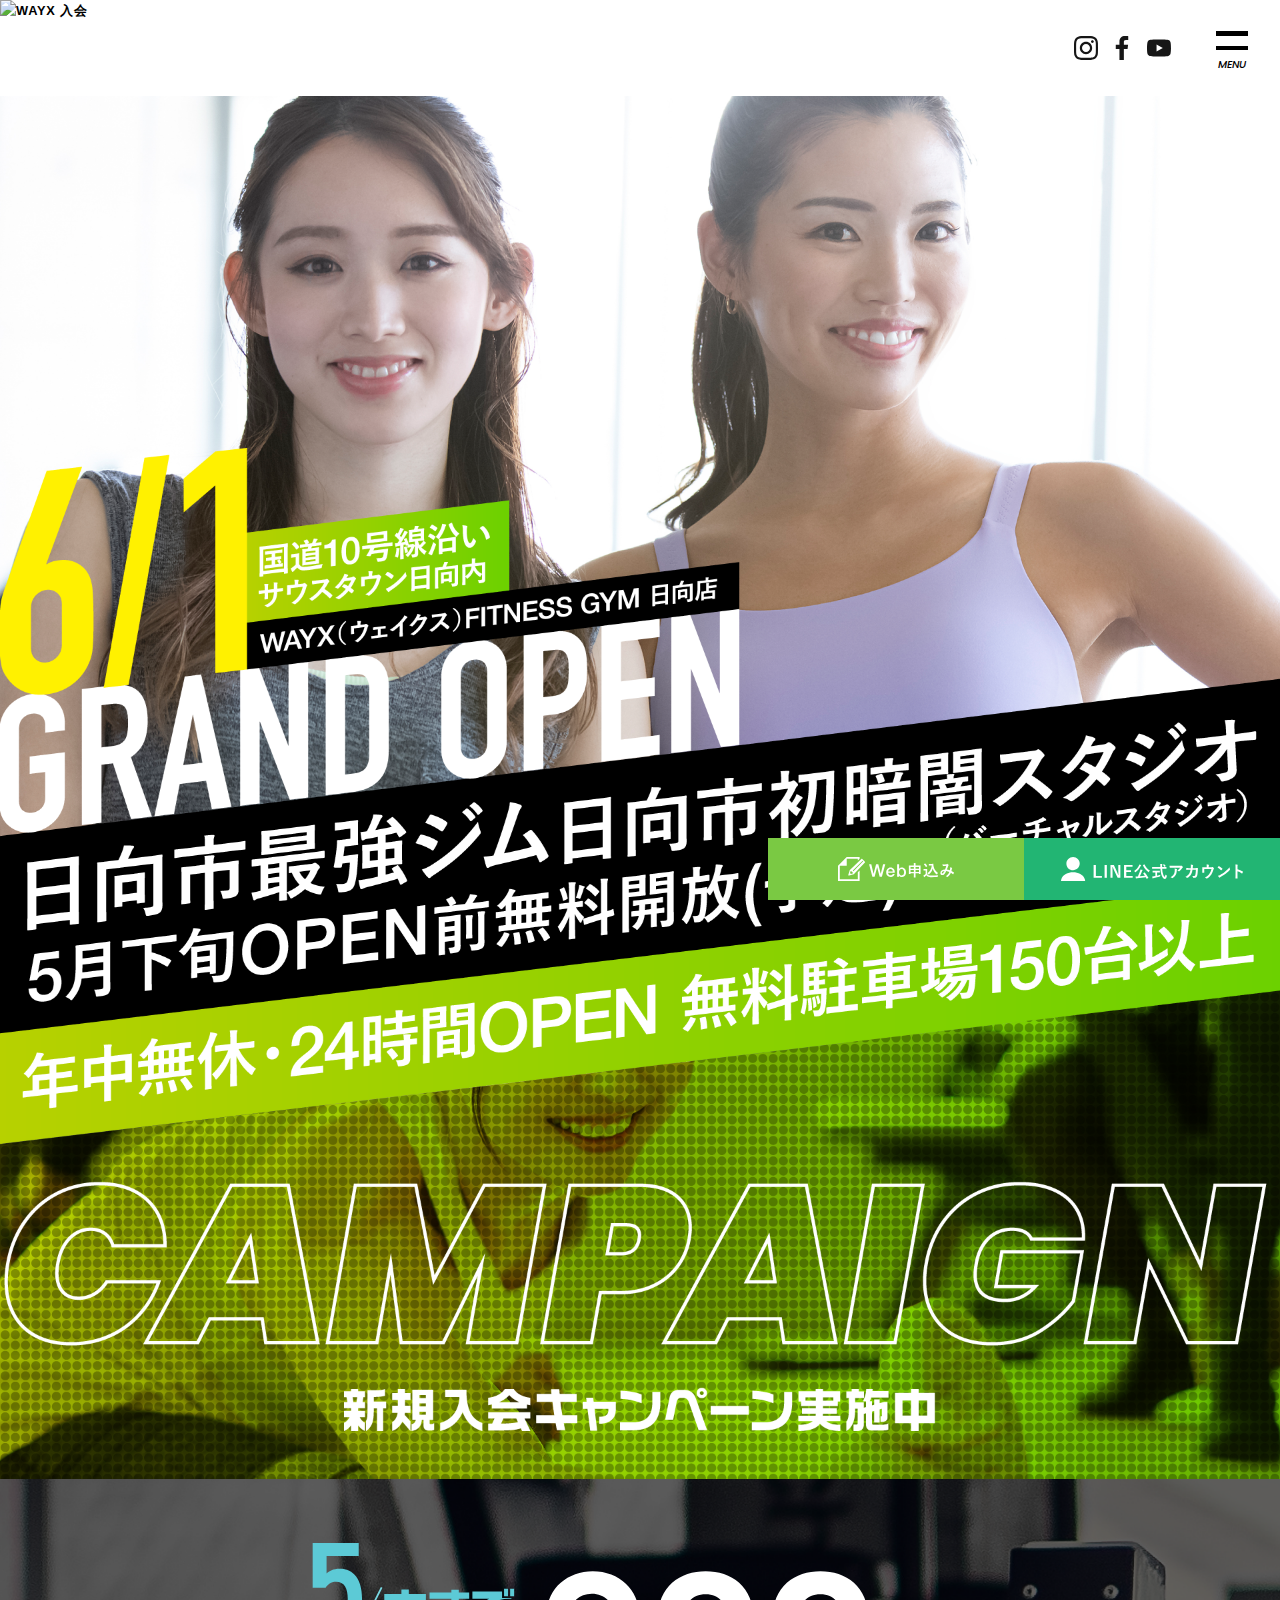
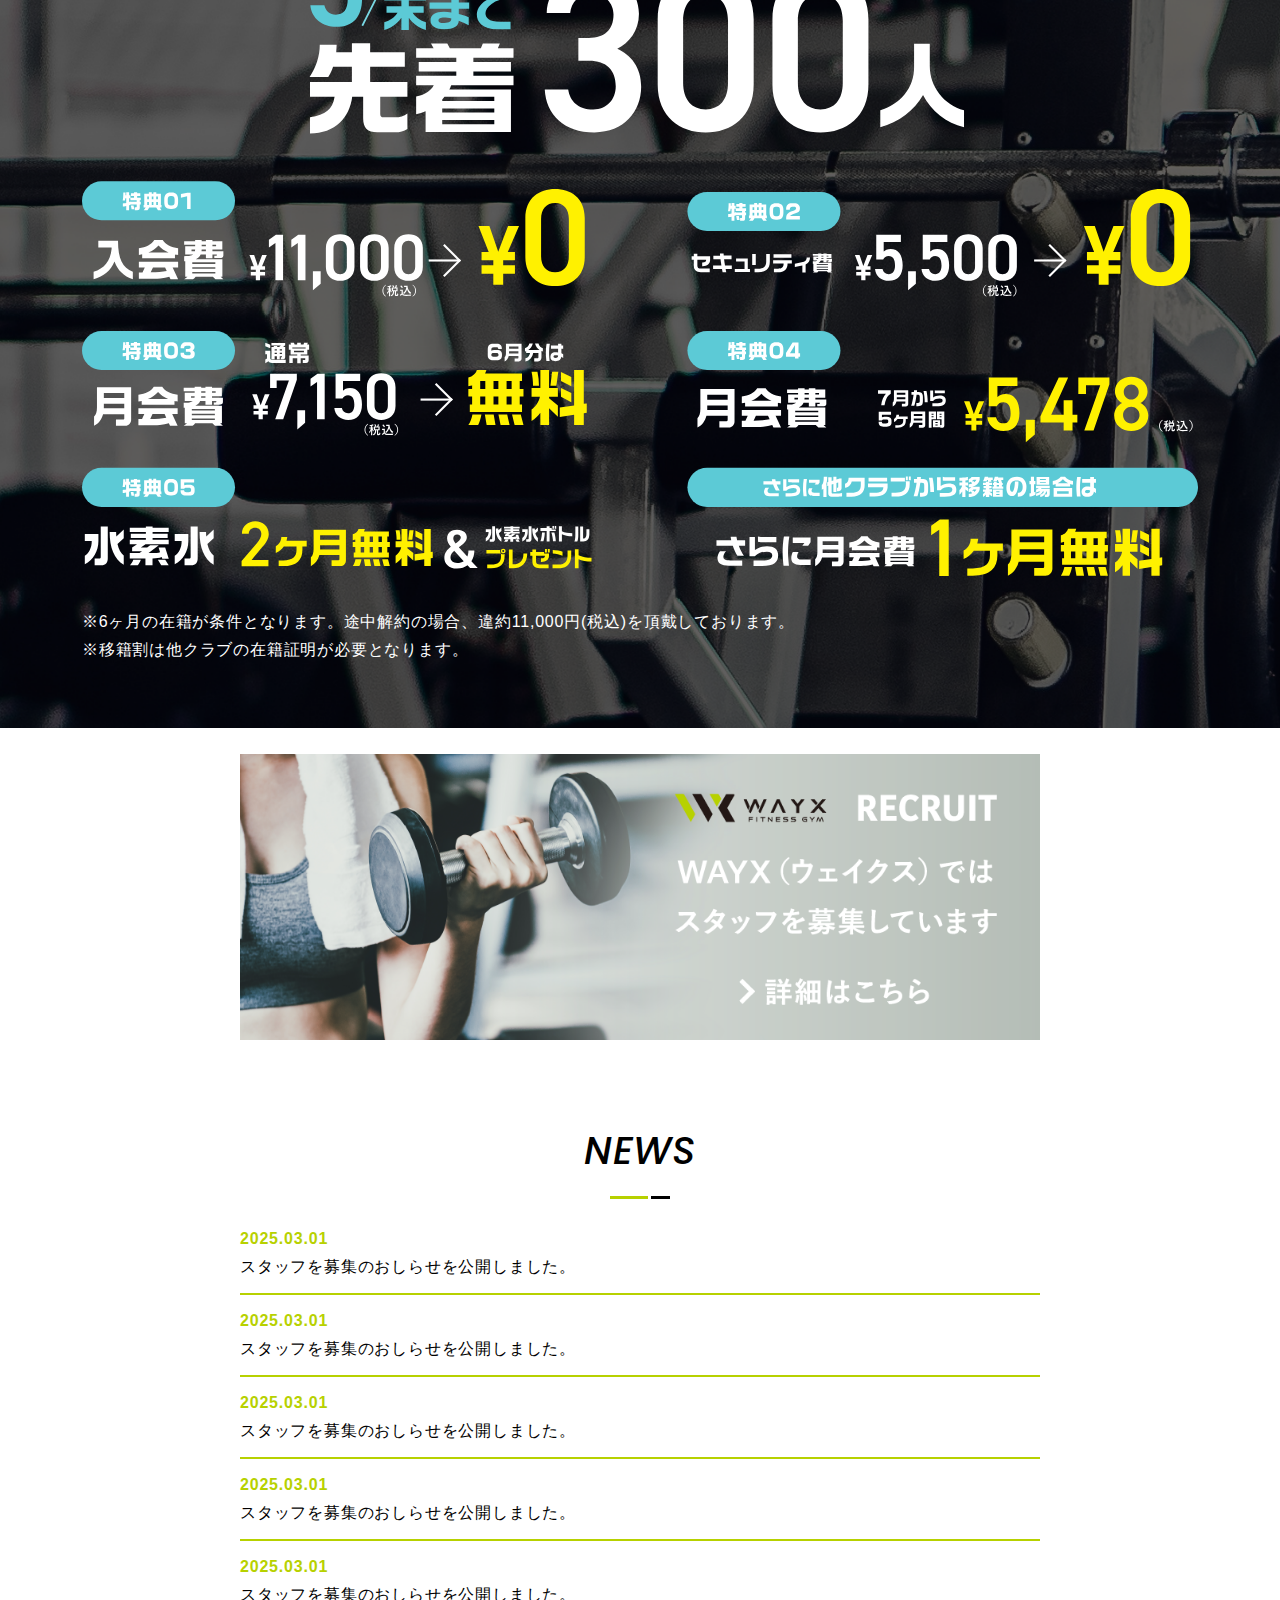
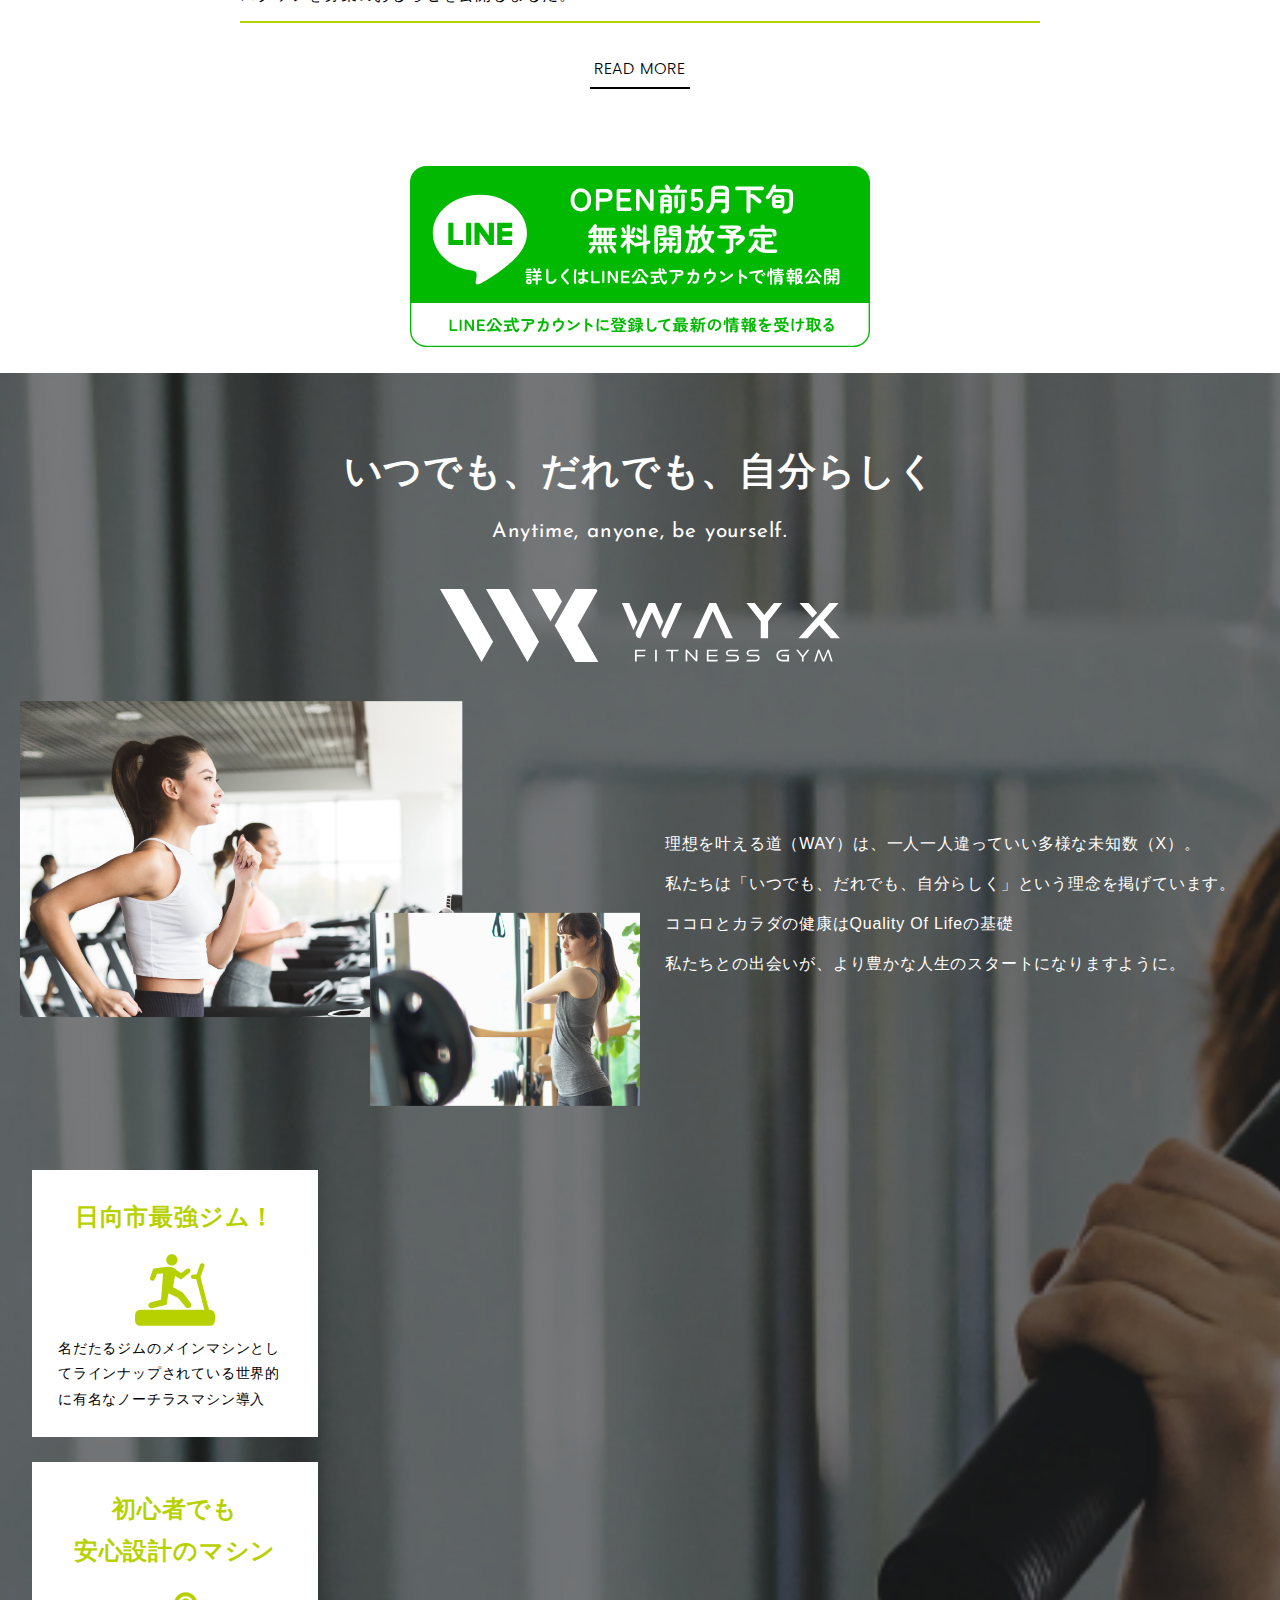
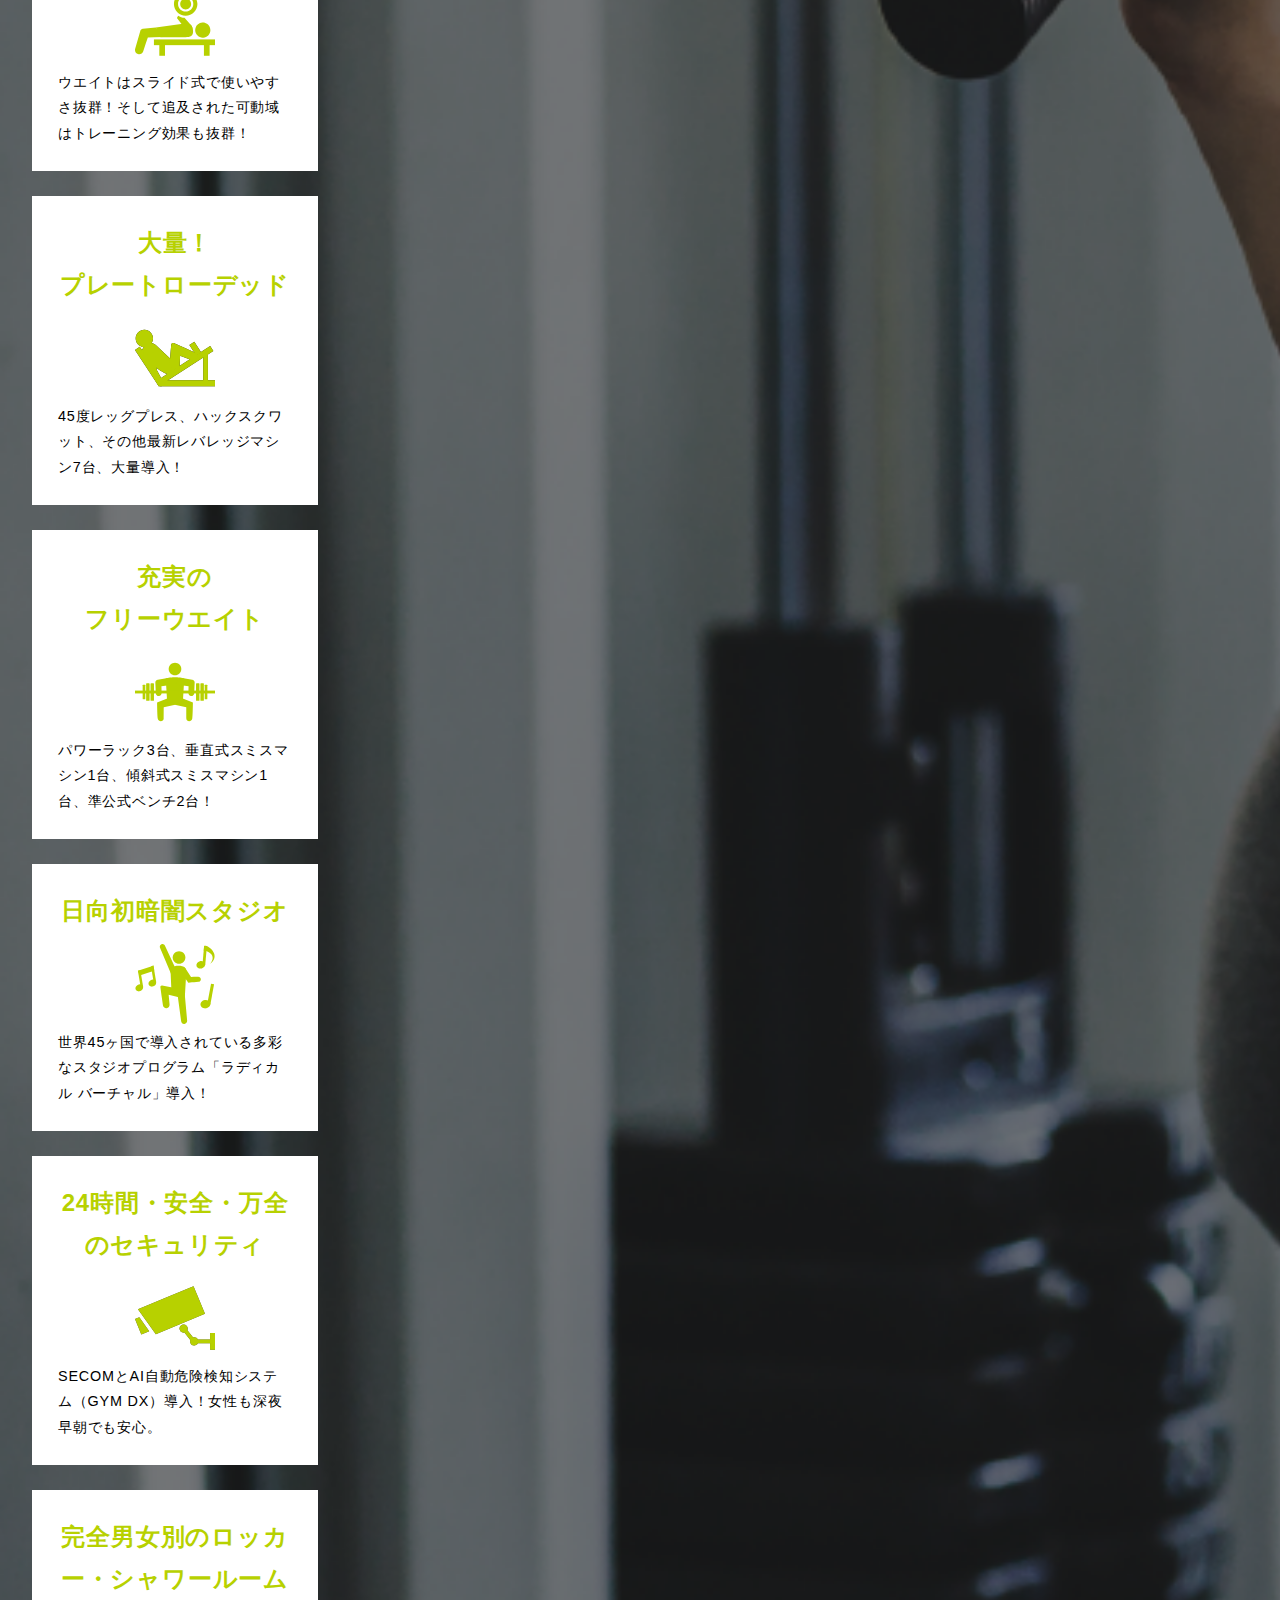
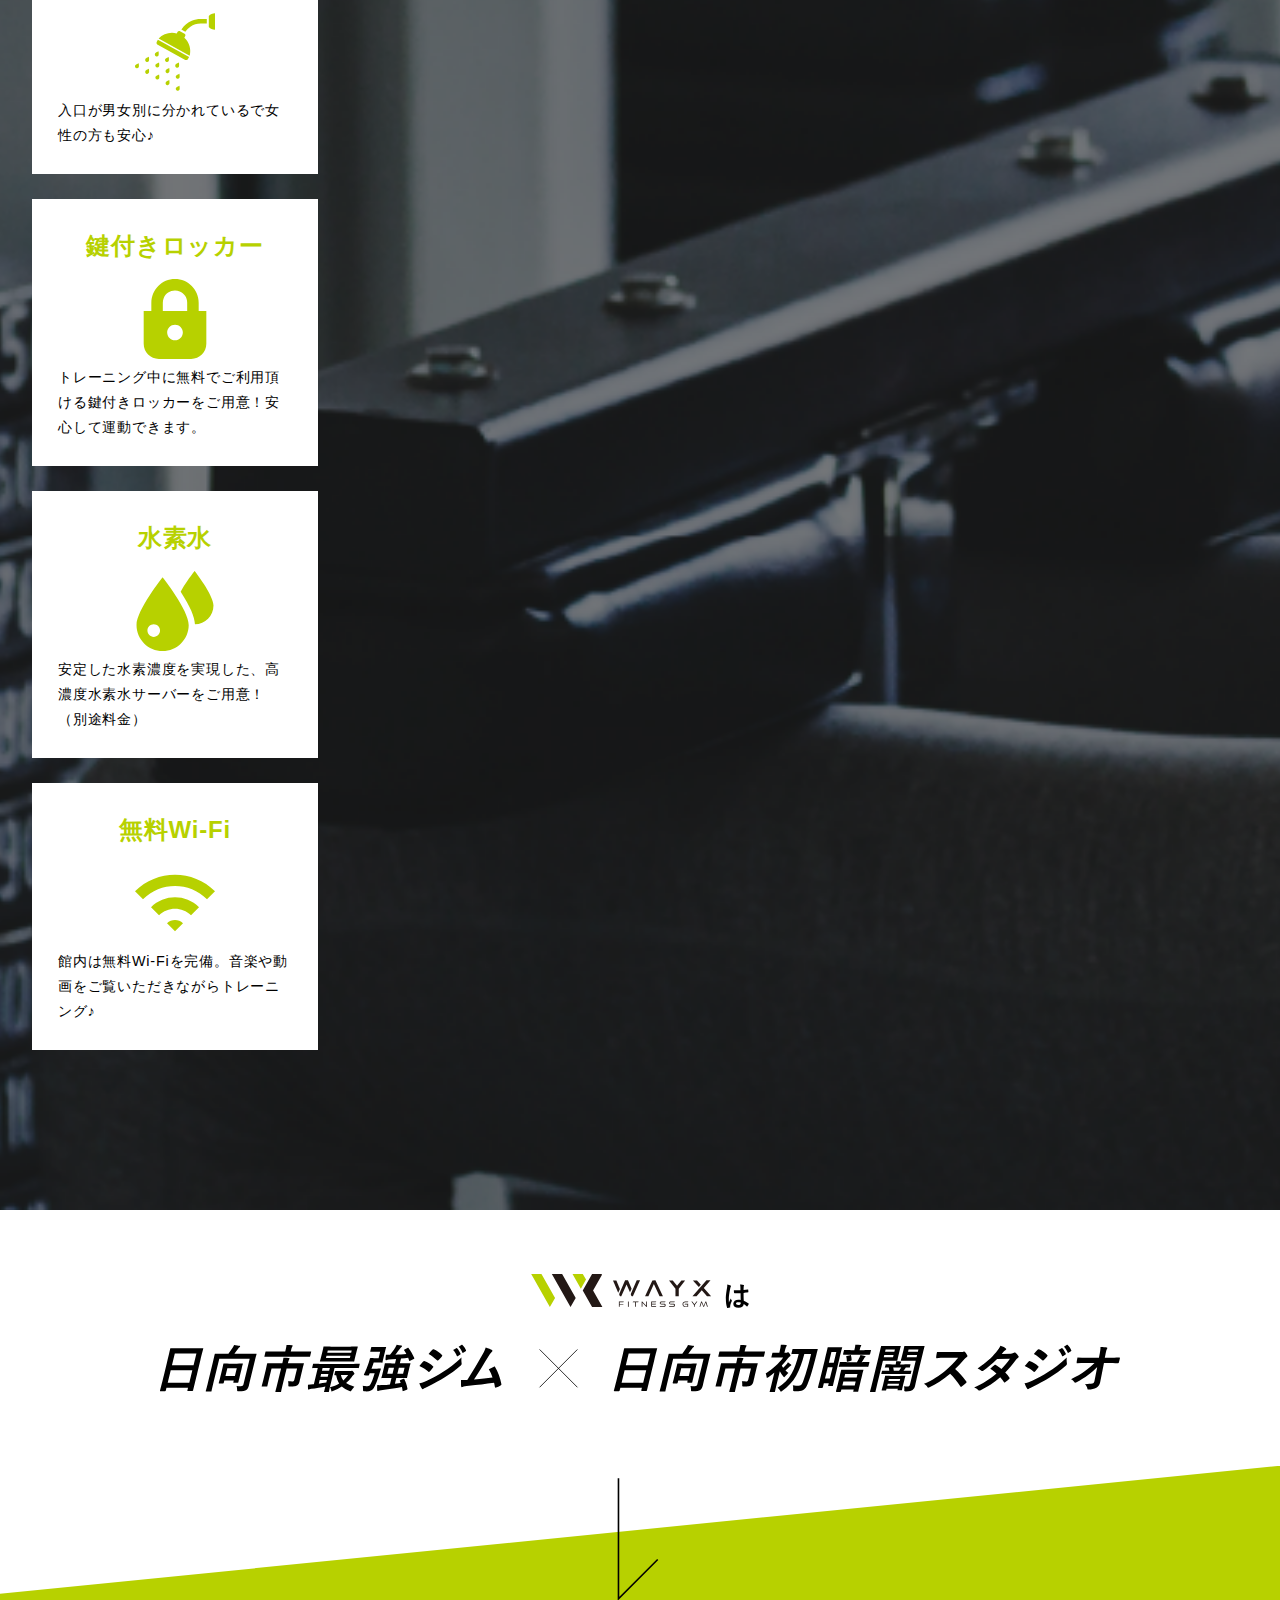
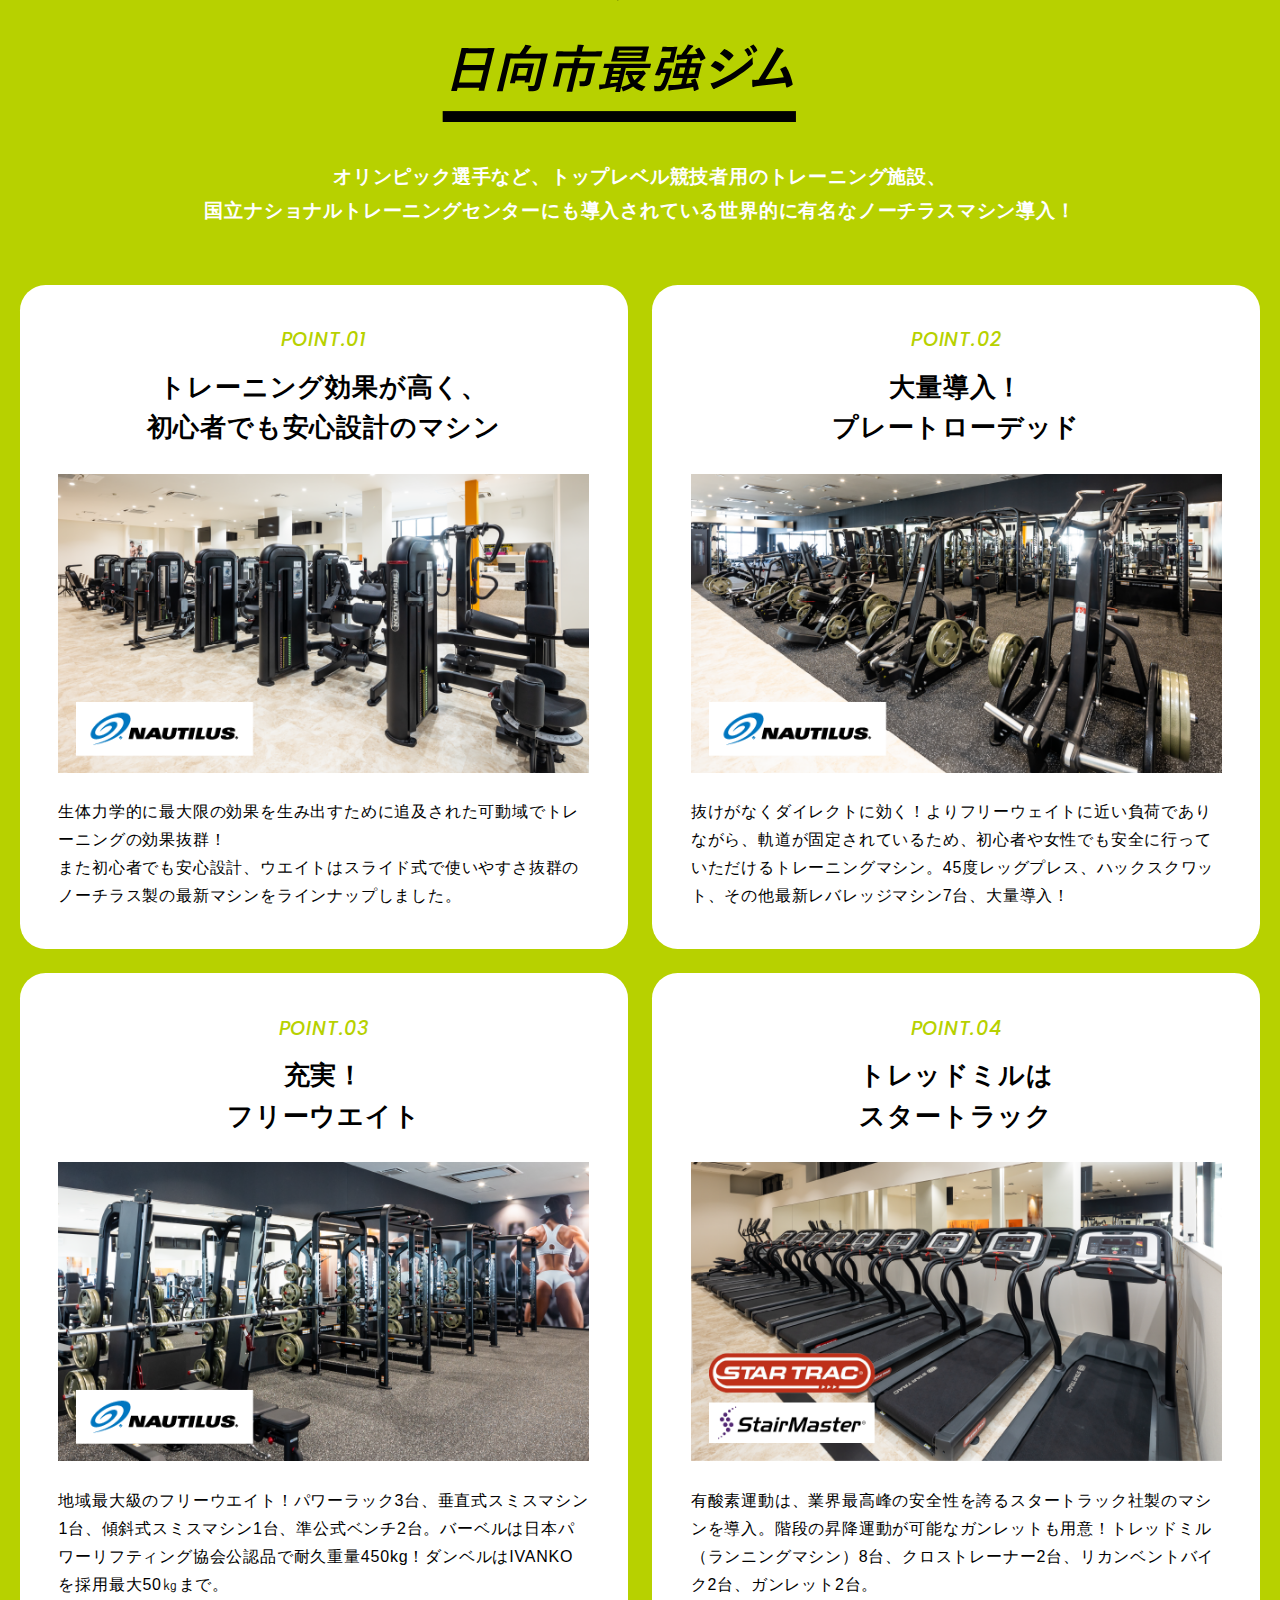
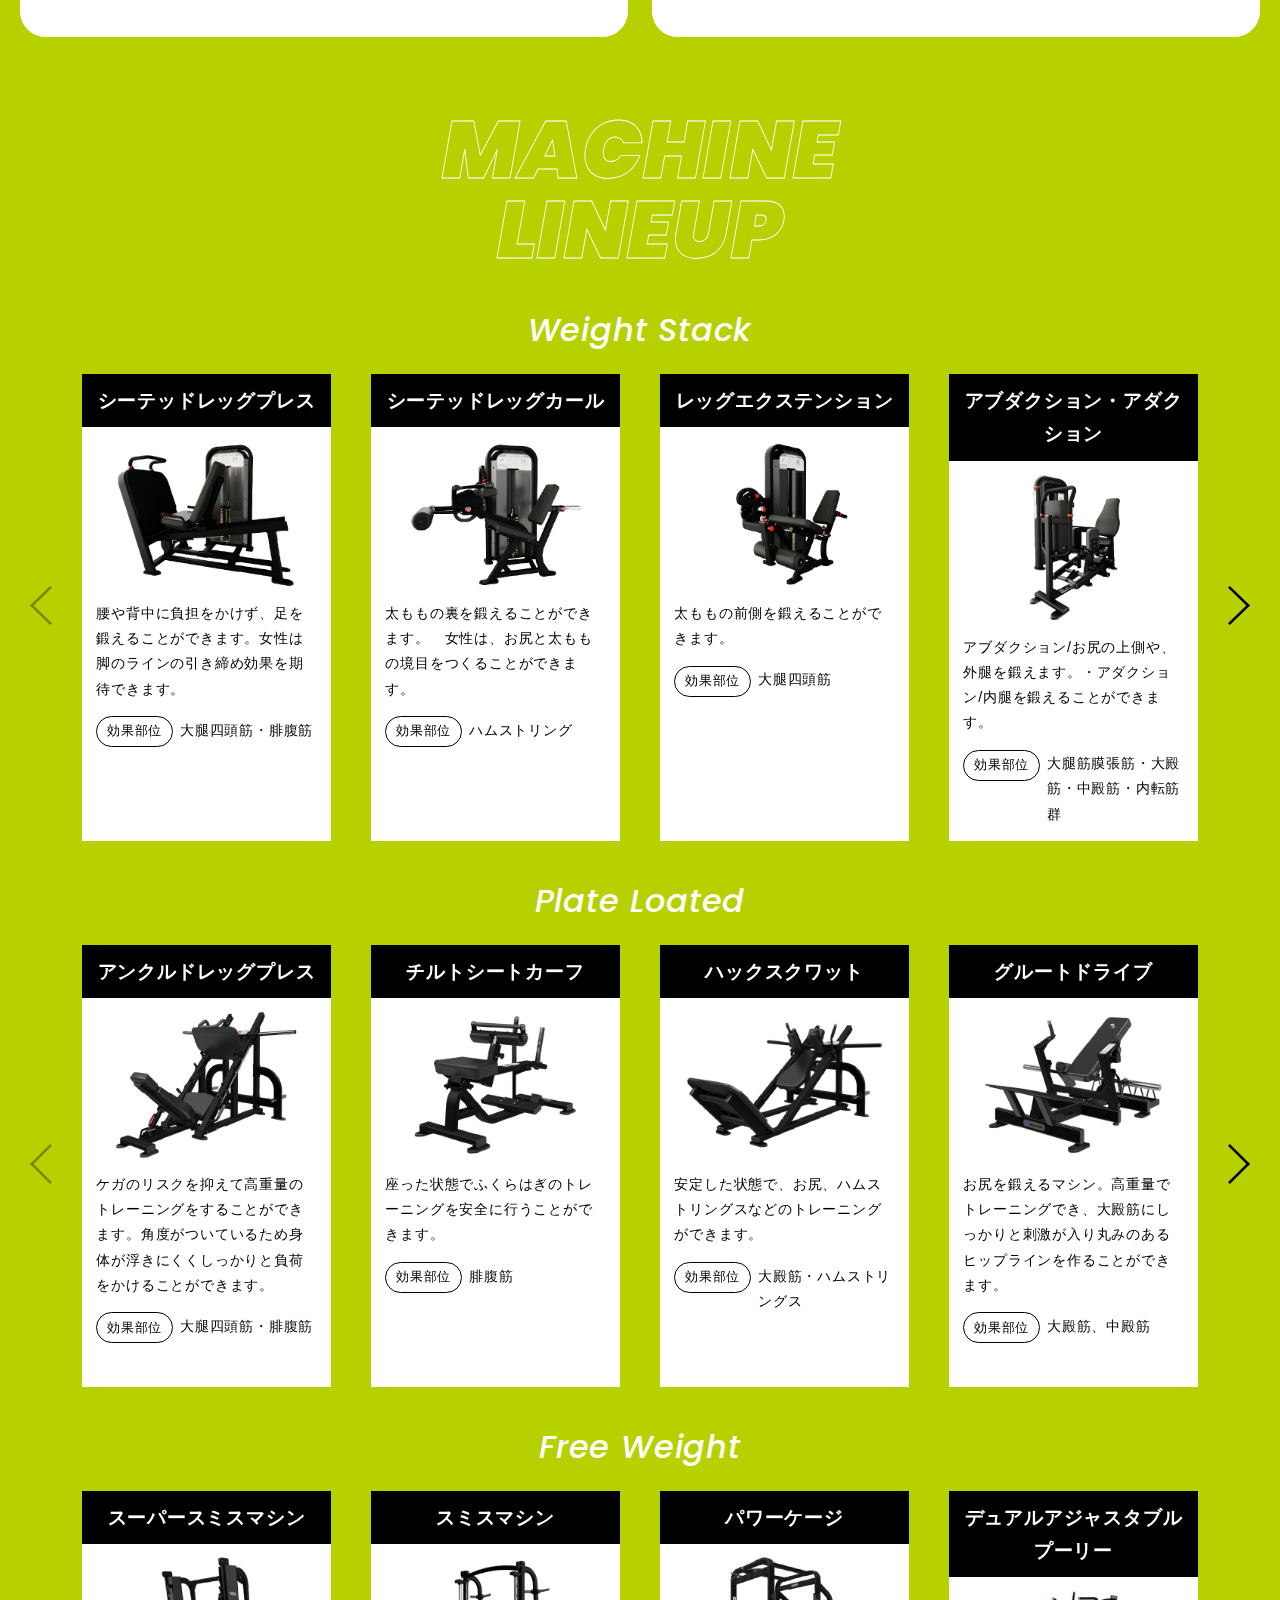
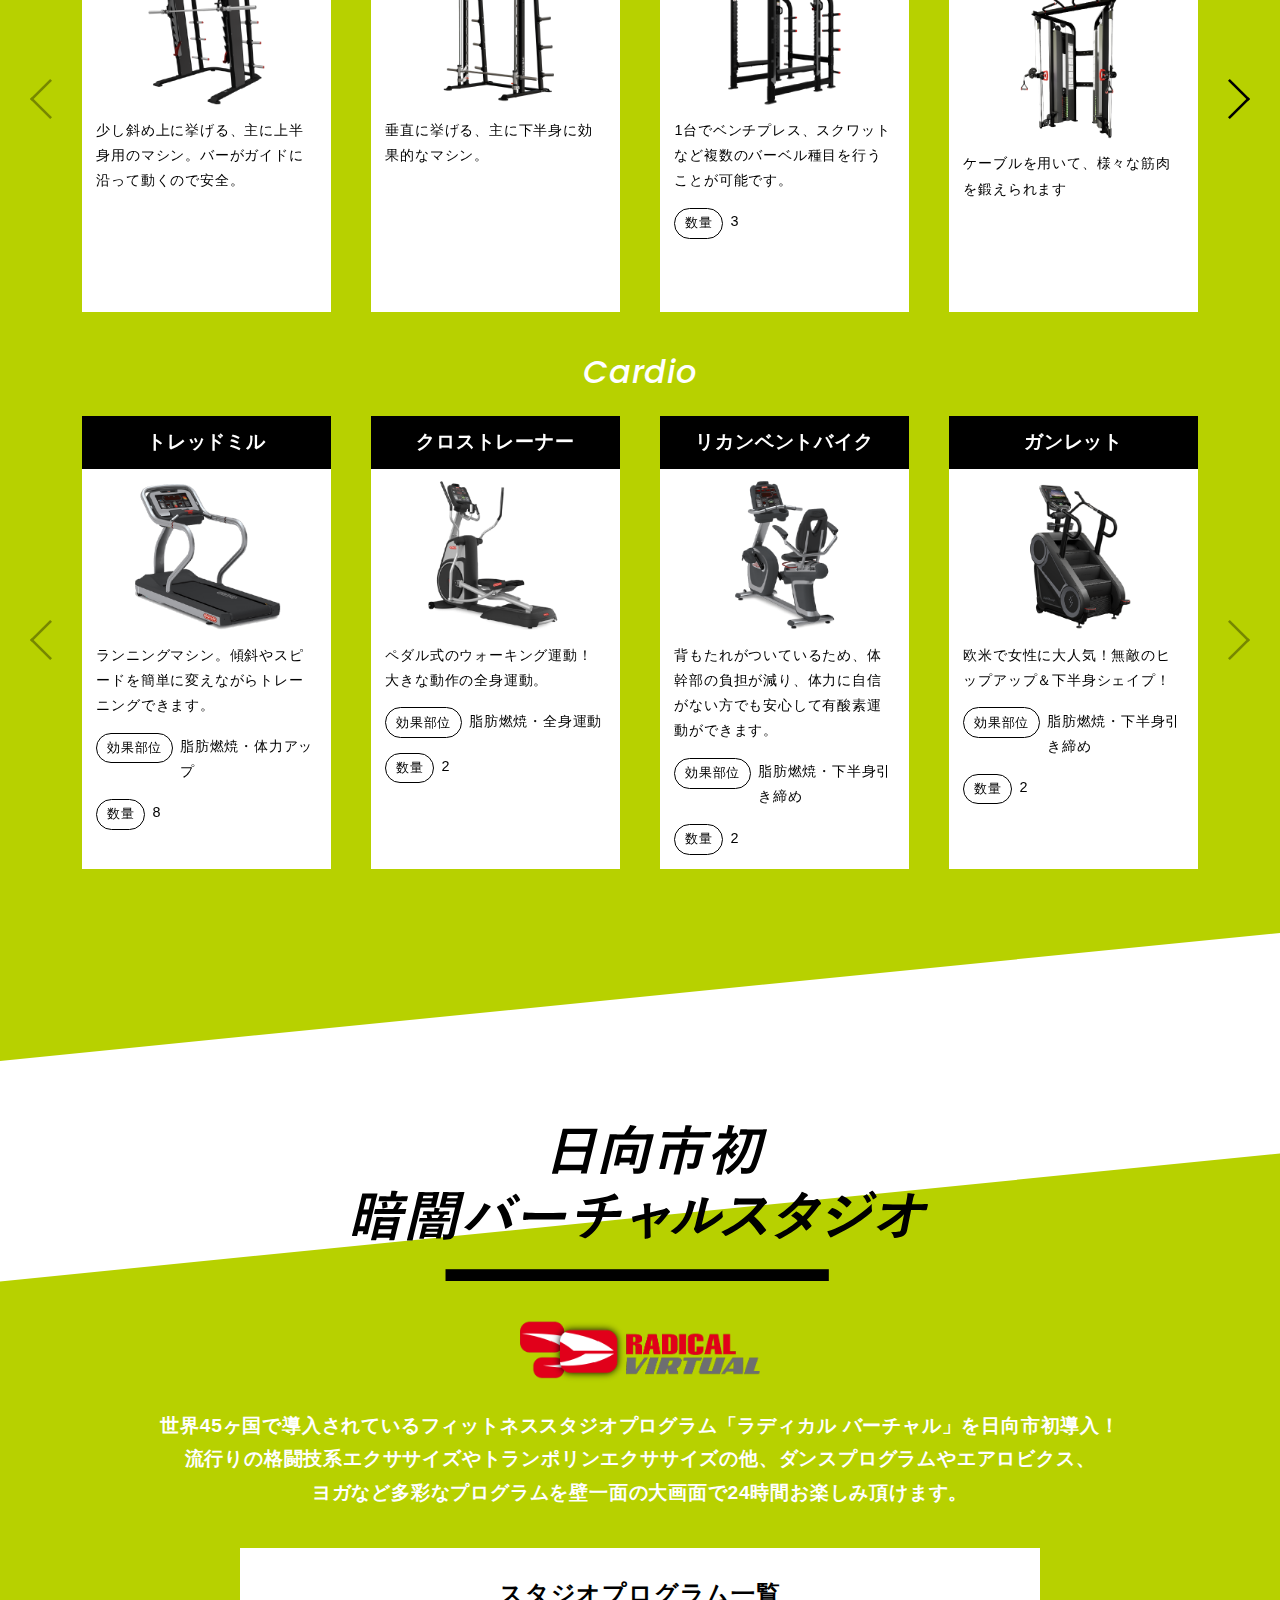
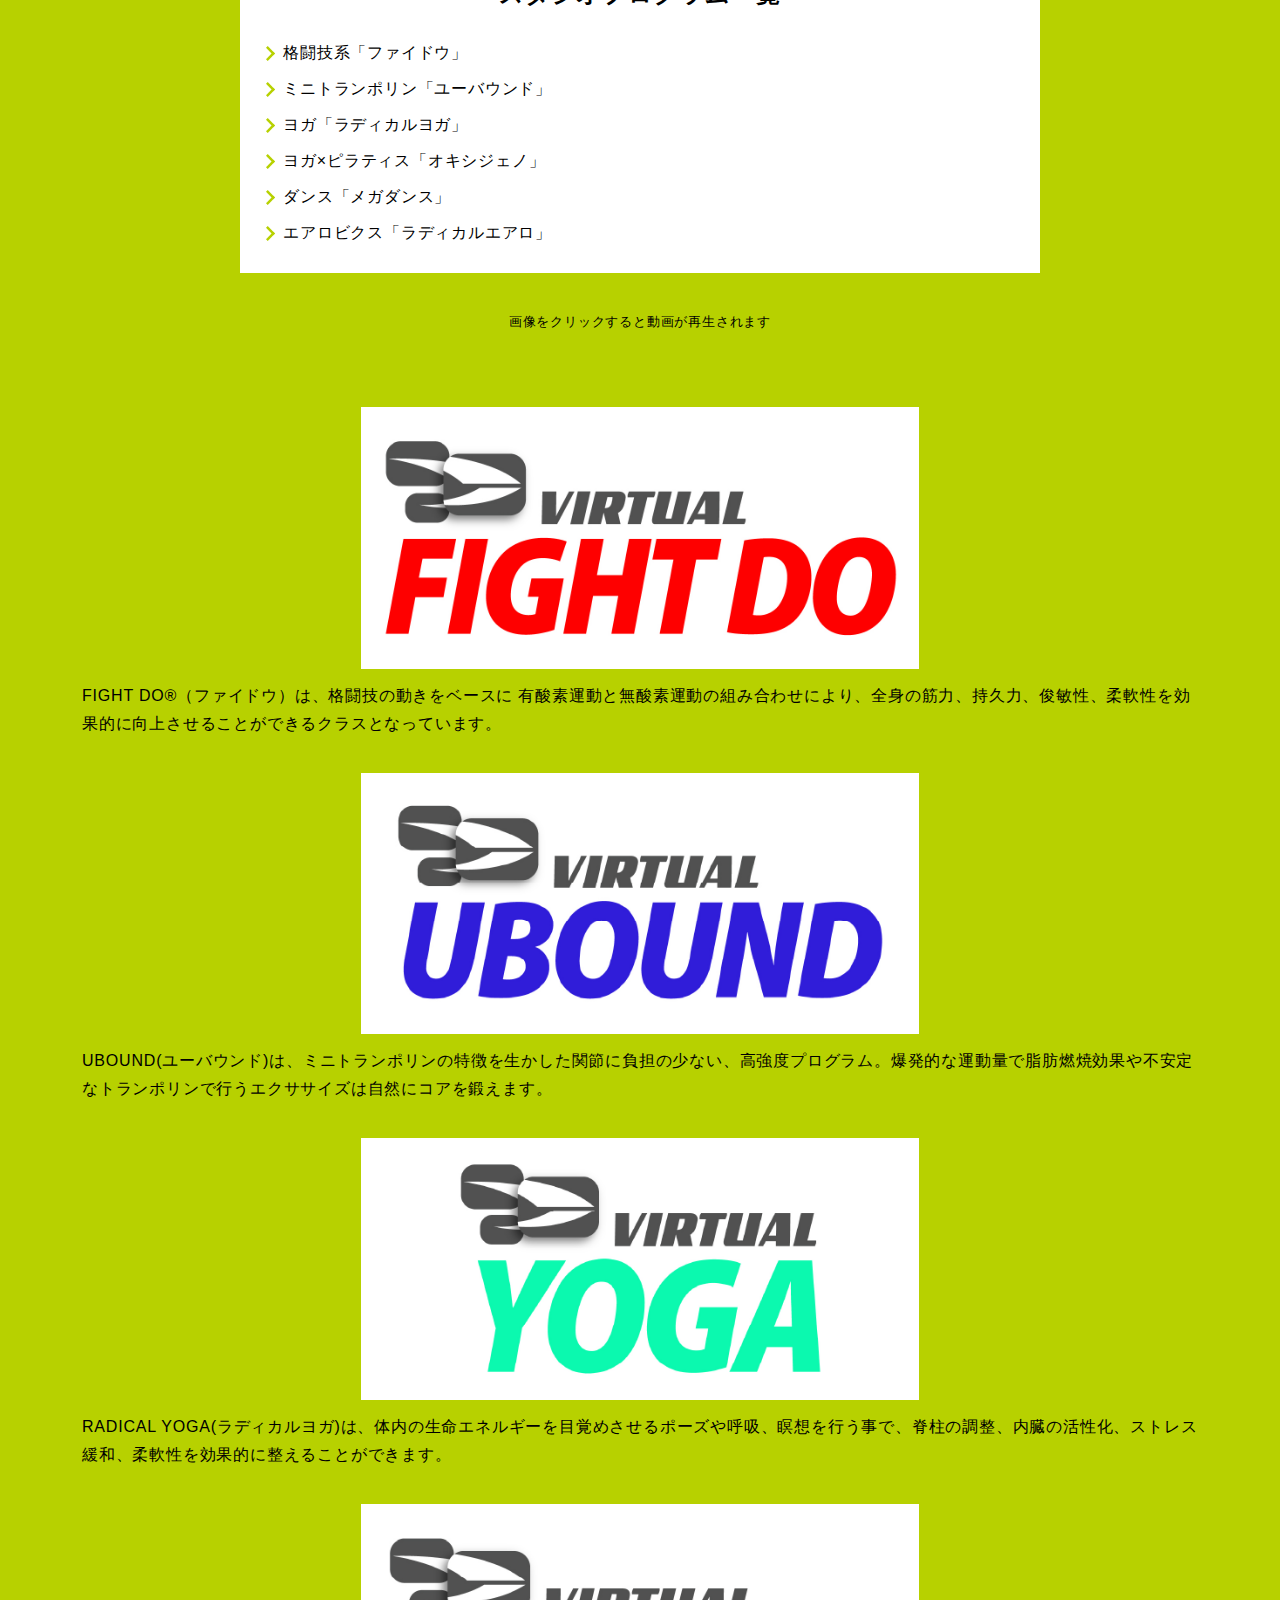
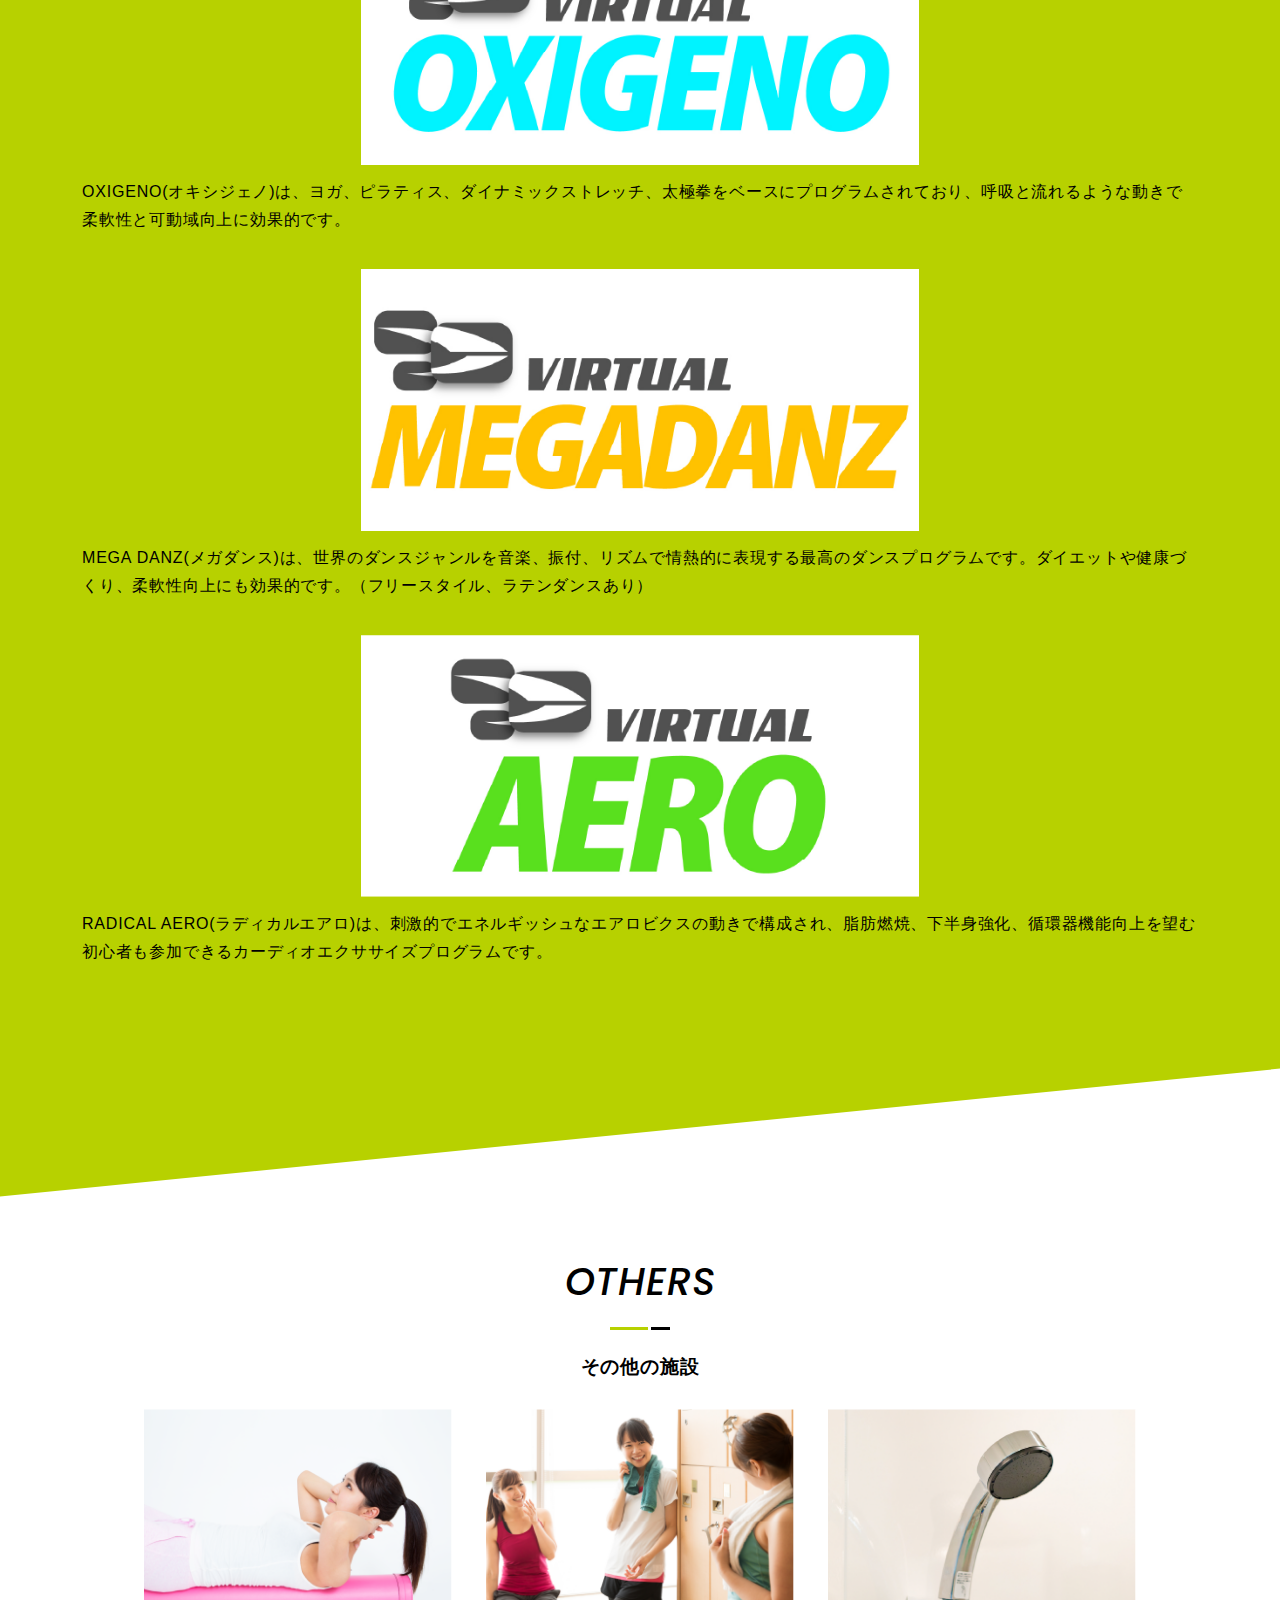
==== commit 0b3543d6: "修正2" ====
--- a/hyuga/index.html
+++ b/hyuga/index.html
@@ -646,7 +646,7 @@
                     </div>
                     <div class="swiper-slide lineup-list__list">
                         <h5 class="lineup-ttl">レバレッジ チェストプレス</h5>
-                        <figure class="lineup-thum"><img src="assets/img/top/lineup_img02_1.png" alt=""></figure>
+                        <figure class="lineup-thum"><img src="assets/img/top/lineup_img02_8.png" alt=""></figure>
                         <p class="lineup-txt">肩こり改善・バストアップ</p>
                         <dl class="lineup-dl">
                             <dt>効果部位</dt>
@@ -851,32 +851,32 @@
         <div class="studio-slider">
             <ul class="studio-list">
                 <li class="studio-list__list">
-                    <figure class="studio-thum"><a href="https://www.youtube.com/watch?v=dC4GVI8XwZA" target="_blank"><img src="http://img.youtube.com/vi/dC4GVI8XwZA/maxresdefault.jpg" alt=""></a></figure>
+                    <figure class="studio-thum"><a href="https://www.youtube.com/embed/dC4GVI8XwZA?si=3V1n8nQl17IvO4r8" target="_blank"><img src="http://img.youtube.com/vi/dC4GVI8XwZA/maxresdefault.jpg" alt=""></a></figure>
                     <h4 class="studio-ttl"><img src="assets/img/top/studio_logo01.png" alt=""></h4>
                     <p class="studio-txt">FIGHT DO®（ファイドウ）は、格闘技の動きをベースに 有酸素運動と無酸素運動の組み合わせにより、全身の筋力、持久力、俊敏性、柔軟性を効果的に向上させることができるクラスとなっています。</p>
                 </li>
                 <li class="swiper-slide studio-list__list">
-                    <figure class="studio-thum"><a href="https://www.youtube.com/watch?v=w6p3JR8b3ik" target="_blank"><img src="http://img.youtube.com/vi/w6p3JR8b3ik/maxresdefault.jpg" alt=""></a></figure>
+                    <figure class="studio-thum"><a href="https://www.youtube.com/embed/w6p3JR8b3ik?si=nvLyTb6lu1AA6m_Z" target="_blank"><img src="http://img.youtube.com/vi/w6p3JR8b3ik/maxresdefault.jpg" alt=""></a></figure>
                     <h4 class="studio-ttl"><img src="assets/img/top/studio_logo02.png" alt=""></h4>
                     <p class="studio-txt">UBOUND(ユーバウンド)は、ミニトランポリンの特徴を生かした関節に負担の少ない、高強度プログラム。爆発的な運動量で脂肪燃焼効果や不安定なトランポリンで行うエクササイズは自然にコアを鍛えます。</p>
                 </li>
                 <li class="swiper-slide studio-list__list">
-                    <figure class="studio-thum"><a href="https://www.youtube.com/watch?v=zct_BLx3eD0" target="_blank"><img src="http://img.youtube.com/vi/zct_BLx3eD0/maxresdefault.jpg" alt=""></a></figure>
+                    <figure class="studio-thum"><a href="https://www.youtube.com/embed/zct_BLx3eD0?si=VfRPczH_O4p-aI-0" target="_blank"><img src="http://img.youtube.com/vi/zct_BLx3eD0/maxresdefault.jpg" alt=""></a></figure>
                     <h4 class="studio-ttl"><img src="assets/img/top/studio_logo03.png" alt=""></h4>
                     <p class="studio-txt">RADICAL YOGA(ラディカルヨガ)は、体内の生命エネルギーを目覚めさせるポーズや呼吸、瞑想を行う事で、脊柱の調整、内臓の活性化、ストレス緩和、柔軟性を効果的に整えることができます。</p>
                 </li>
                 <li class="swiper-slide studio-list__list">
-                    <figure class="studio-thum"><a href="https://www.youtube.com/watch?v=k0diu2HDbRc" target="_blank"><img src="http://img.youtube.com/vi/k0diu2HDbRc/maxresdefault.jpg" alt=""></a></figure>
+                    <figure class="studio-thum"><a href="https://www.youtube.com/embed/k0diu2HDbRc?si=-UGVhjj0d0auhUVK" target="_blank"><img src="http://img.youtube.com/vi/k0diu2HDbRc/maxresdefault.jpg" alt=""></a></figure>
                     <h4 class="studio-ttl"><img src="assets/img/top/studio_logo04.png" alt=""></h4>
                     <p class="studio-txt">OXIGENO(オキシジェノ)は、ヨガ、ピラティス、ダイナミックストレッチ、太極拳をベースにプログラムされており、呼吸と流れるような動きで柔軟性と可動域向上に効果的です。</p>
                 </li>
                 <li class="swiper-slide studio-list__list">
-                    <figure class="studio-thum"><a href="https://www.youtube.com/watch?v=s_dMk8T_ucA" target="_blank"><img src="http://img.youtube.com/vi/s_dMk8T_ucA/maxresdefault.jpg" alt=""></a></figure>
+                    <figure class="studio-thum"><a href="https://www.youtube.com/embed/s_dMk8T_ucA?si=CIvlybsnGb7oOKWX" target="_blank"><img src="http://img.youtube.com/vi/s_dMk8T_ucA/maxresdefault.jpg" alt=""></a></figure>
                     <h4 class="studio-ttl"><img src="assets/img/top/studio_logo05.png" alt=""></h4>
                     <p class="studio-txt">MEGA DANZ(メガダンス)は、世界のダンスジャンルを音楽、振付、リズムで情熱的に表現する最高のダンスプログラムです。ダイエットや健康づくり、柔軟性向上にも効果的です。（フリースタイル、ラテンダンスあり）</p>
                 </li>
                 <li class="swiper-slide studio-list__list">
-                    <figure class="studio-thum"><a href="https://www.youtube.com/watch?v=0efpbNTN3FQ" target="_blank"><img src="http://img.youtube.com/vi/0efpbNTN3FQ/maxresdefault.jpg" alt=""></a></figure>
+                    <figure class="studio-thum"><a href="https://www.youtube.com/embed/0efpbNTN3FQ?si=EM4yTkzCuPtlfyMy" target="_blank"><img src="http://img.youtube.com/vi/0efpbNTN3FQ/maxresdefault.jpg" alt=""></a></figure>
                     <h4 class="studio-ttl"><img src="assets/img/top/studio_logo06.png" alt=""></h4>
                     <p class="studio-txt">RADICAL AERO(ラディカルエアロ)は、刺激的でエネルギッシュなエアロビクスの動きで構成され、脂肪燃焼、下半身強化、循環器機能向上を望む初心者も参加できるカーディオエクササイズプログラムです。</p>
                 </li>
@@ -1154,10 +1154,9 @@
         <span class="sec__ttl2__sub"><img src="assets/img/top/insta_follow.svg" alt="follow me"></span>
         <span class="sec__ttl2__en">Instagram</span>
     </h2>
-    <ul class="insta-list">
-        <li><img src="assets/img/top/insta_img.svg" alt=""></li>
-        <li><img src="assets/img/top/insta_img.svg" alt=""></li>
-    </ul>
+    <figure class="insta-list">
+        <a href="https://www.instagram.com/fitnessgym_wayx_hyuga/" target="_blank"><img src="assets/img/top/insta_img.png" alt=""></a>
+    </figure>
 </section>
 
 <!-- <section class="sec --faq">
@@ -1196,13 +1195,13 @@
     </dl>
     <dl class="access-dl">
         <dt>住所</dt>
-        <dd>日向店：<br>
+        <dd>
             〒883-0021<br>
             宮崎県日向市財光寺 字沖ノ原953-1</dd>
     </dl>
     <dl class="access-dl">
         <dt>TEL</dt>
-        <dd>000-000-0000</dd>
+        <dd>0985-65-7278　オープン準備室（WAYX宮崎店内）</dd>
     </dl>
     <dl class="access-dl">
         <dt>営業時間</dt>
@@ -1222,7 +1221,7 @@
 </section>
 
 <div class="map-cont">
-    <iframe src="https://www.google.com/maps/embed?pb=!1m18!1m12!1m3!1d3368.452283431053!2d131.63016707564745!3d32.40704097382051!2m3!1f0!2f0!3f0!3m2!1i1024!2i768!4f13.1!3m3!1m2!1s0x35471505123d5105%3A0x9095650514ab418b!2z44Ob44O844Og44Ov44Kk44OJ6LKh5YWJ5a-6!5e0!3m2!1sja!2sjp!4v1742459460117!5m2!1sja!2sjp" width="600" height="450" style="border:0;" allowfullscreen="" loading="lazy" referrerpolicy="no-referrer-when-downgrade"></iframe>
+    <iframe src="https://www.google.com/maps/embed?pb=!1m14!1m8!1m3!1d3368.4274384533483!2d131.6304653!3d32.4077067!3m2!1i1024!2i768!4f13.1!3m3!1m2!1s0x35471594b16907a3%3A0x4fa6ae7b4ed29717!2zV0FZWCjjgqbjgqfjgqTjgq_jgrnvvIlGSVRORVNTIEdZTSDml6XlkJHlupc!5e0!3m2!1sja!2sjp!4v1743049700748!5m2!1sja!2sjp" width="600" height="450" style="border:0;" allowfullscreen="" loading="lazy" referrerpolicy="no-referrer-when-downgrade"></iframe>
 </div>
 
 </div><!-- /.wrap -->
@@ -1497,6 +1496,14 @@
 });
 </script>
 
+<link href="assets/css/modaal.css" rel="stylesheet" type="text/css" />
+<script src="assets/js/plugin/modaal.min.js"></script>
+<script>
+$(".studio-thum a").modaal({
+    type: 'video',
+    hide_close: 'true'
+});
+</script>
 
 
 <script src="assets/js/common.js"></script>
--- a/hyuga/assets/css/base.css
+++ b/hyuga/assets/css/base.css
@@ -666,7 +666,7 @@
   position: fixed;
   top: 0;
   left: 0;
-  z-index: 99999;
+  z-index: 999;
   font-size: clamp(0.625em, 1vw, 1em);
   background: #FFF;
   padding: 0 0 0 0;
--- a/hyuga/assets/css/modaal.css
+++ b/hyuga/assets/css/modaal.css
@@ -0,0 +1,722 @@
+/*!
+	Modaal - accessible modals - v0.4.4
+	by Humaan, for all humans.
+	http://humaan.com
+ */
+.modaal-noscroll {
+    overflow: hidden;
+}
+
+.modaal-accessible-hide {
+    position: absolute !important;
+    clip: rect(1px 1px 1px 1px);
+    /* IE6, IE7 */
+    clip: rect(1px, 1px, 1px, 1px);
+    padding: 0 !important;
+    border: 0 !important;
+    height: 1px !important;
+    width: 1px !important;
+    overflow: hidden;
+}
+
+.modaal-overlay {
+    position: fixed;
+    top: 0;
+    left: 0;
+    width: 100%;
+    height: 100%;
+    z-index: 999;
+    opacity: 0;
+}
+
+.modaal-wrapper {
+    display: block;
+    position: fixed;
+    top: 0;
+    left: 0;
+    width: 100%;
+    height: 100%;
+    z-index: 9999;
+    overflow: auto;
+    opacity: 1;
+    -webkit-box-sizing: border-box;
+    box-sizing: border-box;
+    -webkit-overflow-scrolling: touch;
+    -webkit-transition: all 0.3s ease-in-out;
+    transition: all 0.3s ease-in-out;
+}
+
+.modaal-wrapper * {
+    -webkit-box-sizing: border-box;
+    box-sizing: border-box;
+    -webkit-font-smoothing: antialiased;
+    -moz-osx-font-smoothing: grayscale;
+    -webkit-backface-visibility: hidden;
+}
+
+.modaal-wrapper .modaal-close {
+    border: none;
+    background: transparent;
+    padding: 0;
+    -webkit-appearance: none;
+}
+
+.modaal-wrapper.modaal-start_none {
+    display: none;
+    opacity: 1;
+}
+
+.modaal-wrapper.modaal-start_fade {
+    opacity: 0;
+}
+
+.modaal-wrapper *[tabindex="0"] {
+    outline: none !important;
+}
+
+.modaal-wrapper.modaal-fullscreen {
+    overflow: hidden;
+}
+
+.modaal-outer-wrapper {
+    display: table;
+    position: relative;
+    width: 100%;
+    height: 100%;
+}
+
+.modaal-fullscreen .modaal-outer-wrapper {
+    display: block;
+}
+
+.modaal-inner-wrapper {
+    display: table-cell;
+    width: 100%;
+    height: 100%;
+    position: relative;
+    vertical-align: middle;
+    text-align: center;
+    padding: 80px 25px;
+}
+
+.modaal-fullscreen .modaal-inner-wrapper {
+    padding: 0;
+    display: block;
+    vertical-align: top;
+}
+
+.modaal-container {
+    position: relative;
+    display: inline-block;
+    width: 100%;
+    margin: auto;
+    text-align: left;
+    color: #000;
+    max-width: 640px;
+    border-radius: 0px;
+    background: #fff;
+    -webkit-box-shadow: 0 4px 15px rgba(0, 0, 0, 0.2);
+    box-shadow: 0 4px 15px rgba(0, 0, 0, 0.2);
+    cursor: auto;
+}
+
+.modaal-container.is_loading {
+    height: 100px;
+    width: 100px;
+    overflow: hidden;
+}
+
+.modaal-fullscreen .modaal-container {
+    max-width: none;
+    height: 100%;
+    overflow: auto;
+}
+
+.modaal-close {
+    position: absolute;
+    right: 0px;
+    top: 0px;
+    color: #fff;
+    cursor: pointer;
+    opacity: 1;
+    width: 30px;
+    height: 30px;
+    background: rgba(0, 0, 0, 0);
+    border-radius: 100%;
+    -webkit-transition: all 0.2s ease-in-out;
+    transition: all 0.2s ease-in-out;
+}
+
+.modaal-close:focus, .modaal-close:hover {
+    outline: none;
+    background: #fff;
+}
+
+.modaal-close:focus:before, .modaal-close:focus:after, .modaal-close:hover:before, .modaal-close:hover:after {
+    background: #b93d0c;
+}
+
+.modaal-close span {
+    position: absolute !important;
+    clip: rect(1px 1px 1px 1px);
+    /* IE6, IE7 */
+    clip: rect(1px, 1px, 1px, 1px);
+    padding: 0 !important;
+    border: 0 !important;
+    height: 1px !important;
+    width: 1px !important;
+    overflow: hidden;
+}
+
+.modaal-close:before, .modaal-close:after {
+    display: block;
+    content: " ";
+    position: absolute;
+    top: 10px;
+    left: 13px;
+    width: 1px;
+    height: 14px;
+    border-radius: 4px;
+    background: #000;
+    -webkit-transition: background 0.2s ease-in-out;
+    transition: background 0.2s ease-in-out;
+}
+
+.modaal-close:before {
+    -webkit-transform: rotate(-45deg);
+    transform: rotate(-45deg);
+}
+
+.modaal-close:after {
+    -webkit-transform: rotate(45deg);
+    transform: rotate(45deg);
+}
+
+.modaal-fullscreen .modaal-close {
+    background: #afb7bc;
+    right: 10px;
+    top: 10px;
+}
+
+.modaal-content-container {
+    padding: 19px;
+}
+
+.modaal-confirm-wrap {
+    padding: 30px 0 0;
+    text-align: center;
+    font-size: 0;
+}
+
+.modaal-confirm-btn {
+    font-size: 14px;
+    display: inline-block;
+    margin: 0 10px;
+    vertical-align: middle;
+    cursor: pointer;
+    border: none;
+    background: transparent;
+}
+
+.modaal-confirm-btn.modaal-ok {
+    padding: 10px 15px;
+    color: #fff;
+    background: #555;
+    border-radius: 3px;
+    -webkit-transition: background 0.2s ease-in-out;
+    transition: background 0.2s ease-in-out;
+}
+
+.modaal-confirm-btn.modaal-ok:hover {
+    background: #2f2f2f;
+}
+
+.modaal-confirm-btn.modaal-cancel {
+    text-decoration: underline;
+}
+
+.modaal-confirm-btn.modaal-cancel:hover {
+    text-decoration: none;
+    color: #2f2f2f;
+}
+
+@keyframes instaReveal {
+    0% {
+        opacity: 0;
+    }
+    100% {
+        opacity: 1;
+    }
+}
+
+@-webkit-keyframes instaReveal {
+    0% {
+        opacity: 0;
+    }
+    100% {
+        opacity: 1;
+    }
+}
+
+.modaal-instagram .modaal-container {
+    width: auto;
+    background: transparent;
+    -webkit-box-shadow: none !important;
+    box-shadow: none !important;
+}
+
+.modaal-instagram .modaal-content-container {
+    padding: 0;
+    background: transparent;
+}
+
+.modaal-instagram .modaal-content-container > blockquote {
+    width: 1px !important;
+    height: 1px !important;
+    opacity: 0 !important;
+}
+
+.modaal-instagram iframe {
+    opacity: 0;
+    margin: -6px !important;
+    border-radius: 0 !important;
+    width: 1000px !important;
+    max-width: 800px !important;
+    -webkit-box-shadow: none !important;
+    box-shadow: none !important;
+    -webkit-animation: instaReveal 1s linear forwards;
+    animation: instaReveal 1s linear forwards;
+}
+
+.modaal-image .modaal-inner-wrapper {
+    padding-left: 140px;
+    padding-right: 140px;
+}
+
+.modaal-image .modaal-container {
+    width: auto;
+    max-width: 100%;
+}
+
+.modaal-gallery-wrap {
+    position: relative;
+    color: #fff;
+}
+
+.modaal-gallery-item {
+    display: none;
+}
+
+.modaal-gallery-item img {
+    display: block;
+}
+
+.modaal-gallery-item.is_active {
+    display: block;
+}
+
+.modaal-gallery-label {
+    position: absolute;
+    left: 0;
+    width: 100%;
+    margin: 20px 0 0;
+    font-size: 18px;
+    text-align: center;
+    color: #fff;
+}
+
+.modaal-gallery-label:focus {
+    outline: none;
+}
+
+.modaal-gallery-control {
+    position: absolute;
+    top: 50%;
+    -webkit-transform: translateY(-50%);
+    transform: translateY(-50%);
+    opacity: 1;
+    cursor: pointer;
+    color: #fff;
+    width: 50px;
+    height: 50px;
+    background: rgba(0, 0, 0, 0);
+    border: none;
+    border-radius: 100%;
+    -webkit-transition: all 0.2s ease-in-out;
+    transition: all 0.2s ease-in-out;
+}
+
+.modaal-gallery-control.is_hidden {
+    opacity: 0;
+    cursor: default;
+}
+
+.modaal-gallery-control:focus, .modaal-gallery-control:hover {
+    outline: none;
+    background: #fff;
+}
+
+.modaal-gallery-control:focus:before, .modaal-gallery-control:focus:after, .modaal-gallery-control:hover:before, .modaal-gallery-control:hover:after {
+    background: #afb7bc;
+}
+
+.modaal-gallery-control span {
+    position: absolute !important;
+    clip: rect(1px 1px 1px 1px);
+    /* IE6, IE7 */
+    clip: rect(1px, 1px, 1px, 1px);
+    padding: 0 !important;
+    border: 0 !important;
+    height: 1px !important;
+    width: 1px !important;
+    overflow: hidden;
+}
+
+.modaal-gallery-control:before, .modaal-gallery-control:after {
+    display: block;
+    content: " ";
+    position: absolute;
+    top: 16px;
+    left: 25px;
+    width: 4px;
+    height: 18px;
+    border-radius: 4px;
+    background: #fff;
+    -webkit-transition: background 0.2s ease-in-out;
+    transition: background 0.2s ease-in-out;
+}
+
+.modaal-gallery-control:before {
+    margin: -5px 0 0;
+    -webkit-transform: rotate(-45deg);
+    transform: rotate(-45deg);
+}
+
+.modaal-gallery-control:after {
+    margin: 5px 0 0;
+    -webkit-transform: rotate(45deg);
+    transform: rotate(45deg);
+}
+
+.modaal-gallery-next-inner {
+    left: 100%;
+    margin-left: 40px;
+}
+
+.modaal-gallery-next-outer {
+    right: 45px;
+}
+
+.modaal-gallery-prev:before, .modaal-gallery-prev:after {
+    left: 22px;
+}
+
+.modaal-gallery-prev:before {
+    margin: 5px 0 0;
+    -webkit-transform: rotate(-45deg);
+    transform: rotate(-45deg);
+}
+
+.modaal-gallery-prev:after {
+    margin: -5px 0 0;
+    -webkit-transform: rotate(45deg);
+    transform: rotate(45deg);
+}
+
+.modaal-gallery-prev-inner {
+    right: 100%;
+    margin-right: 40px;
+}
+
+.modaal-gallery-prev-outer {
+    left: 45px;
+}
+
+.modaal-video-wrap {
+    margin: auto 50px;
+    position: relative;
+}
+
+.modaal-video-container {
+    position: relative;
+    padding-bottom: 56.25%;
+    height: 0;
+    overflow: hidden;
+    max-width: 100%;
+    -webkit-box-shadow: 0 0 10px rgba(0, 0, 0, 0.3);
+    box-shadow: 0 0 10px rgba(0, 0, 0, 0.3);
+    background: #000;
+    max-width: 1300px;
+    margin-left: auto;
+    margin-right: auto;
+}
+
+.modaal-video-container iframe,
+.modaal-video-container object,
+.modaal-video-container embed {
+    position: absolute;
+    top: 0;
+    left: 0;
+    width: 100%;
+    height: 100%;
+}
+
+.modaal-iframe .modaal-content {
+    width: 100%;
+    height: 100%;
+}
+
+.modaal-iframe-elem {
+    width: 100%;
+    height: 100%;
+    display: block;
+}
+
+@media only screen and (min-width: 1400px) {
+    .modaal-video-container {
+        padding-bottom: 0;
+        height: 731px;
+    }
+}
+
+@media only screen and (max-width: 1140px) {
+    .modaal-image .modaal-inner-wrapper {
+        padding-left: 25px;
+        padding-right: 25px;
+    }
+    .modaal-gallery-control {
+        top: auto;
+        bottom: 20px;
+        -webkit-transform: none;
+        transform: none;
+        background: rgba(0, 0, 0, 0.7);
+    }
+    .modaal-gallery-control:before, .modaal-gallery-control:after {
+        background: #fff;
+    }
+    .modaal-gallery-next {
+        left: auto;
+        right: 20px;
+    }
+    .modaal-gallery-prev {
+        left: 20px;
+        right: auto;
+    }
+    .modaal-video-wrap {
+        margin: auto 0%;
+    }
+}
+
+@media screen and (max-width: 900px) {
+    .modaal-instagram iframe {
+        width: 500px !important;
+    }
+}
+
+@media screen and (max-height: 1100px) {
+    .modaal-instagram iframe {
+        width: 700px !important;
+    }
+}
+
+@media screen and (max-height: 1000px) {
+    .modaal-inner-wrapper {
+        padding-top: 60px;
+        padding-bottom: 60px;
+    }
+    .modaal-instagram iframe {
+        width: 600px !important;
+    }
+}
+
+@media screen and (max-height: 900px) {
+    .modaal-instagram iframe {
+        width: 500px !important;
+    }
+    .modaal-video-container {
+        max-width: 900px;
+        max-height: 510px;
+    }
+}
+
+@media only screen and (max-width: 600px) {
+    .modaal-instagram iframe {
+        width: 280px !important;
+    }
+}
+
+@media only screen and (max-height: 820px) {
+    .modaal-gallery-label {
+        display: none;
+    }
+}
+
+.modaal-loading-spinner {
+    background: none;
+    position: absolute;
+    width: 200px;
+    height: 200px;
+    top: 50%;
+    left: 50%;
+    margin: -100px 0 0 -100px;
+    -webkit-transform: scale(0.25);
+    transform: scale(0.25);
+}
+
+@-webkit-keyframes modaal-loading-spinner {
+    0% {
+        opacity: 1;
+        -webkit-transform: scale(1.5);
+        transform: scale(1.5);
+    }
+    100% {
+        opacity: .1;
+        -webkit-transform: scale(1);
+        transform: scale(1);
+    }
+}
+
+@keyframes modaal-loading-spinner {
+    0% {
+        opacity: 1;
+        -webkit-transform: scale(1.5);
+        transform: scale(1.5);
+    }
+    100% {
+        opacity: .1;
+        -webkit-transform: scale(1);
+        transform: scale(1);
+    }
+}
+
+.modaal-loading-spinner > div {
+    width: 24px;
+    height: 24px;
+    margin-left: 4px;
+    margin-top: 4px;
+    position: absolute;
+}
+
+.modaal-loading-spinner > div > div {
+    width: 100%;
+    height: 100%;
+    border-radius: 15px;
+    background: #fff;
+}
+
+.modaal-loading-spinner > div:nth-of-type(1) > div {
+    -webkit-animation: modaal-loading-spinner 1s linear infinite;
+    animation: modaal-loading-spinner 1s linear infinite;
+    -webkit-animation-delay: 0s;
+    animation-delay: 0s;
+}
+
+.modaal-loading-spinner > div:nth-of-type(2) > div, .modaal-loading-spinner > div:nth-of-type(3) > div {
+    -ms-animation: modaal-loading-spinner 1s linear infinite;
+    -moz-animation: modaal-loading-spinner 1s linear infinite;
+    -webkit-animation: modaal-loading-spinner 1s linear infinite;
+    -o-animation: modaal-loading-spinner 1s linear infinite;
+}
+
+.modaal-loading-spinner > div:nth-of-type(1) {
+    -webkit-transform: translate(84px, 84px) rotate(45deg) translate(70px, 0);
+    transform: translate(84px, 84px) rotate(45deg) translate(70px, 0);
+}
+
+.modaal-loading-spinner > div:nth-of-type(2) > div {
+    -webkit-animation: modaal-loading-spinner 1s linear infinite;
+    animation: modaal-loading-spinner 1s linear infinite;
+    -webkit-animation-delay: .12s;
+    animation-delay: .12s;
+}
+
+.modaal-loading-spinner > div:nth-of-type(2) {
+    -webkit-transform: translate(84px, 84px) rotate(90deg) translate(70px, 0);
+    transform: translate(84px, 84px) rotate(90deg) translate(70px, 0);
+}
+
+.modaal-loading-spinner > div:nth-of-type(3) > div {
+    -webkit-animation: modaal-loading-spinner 1s linear infinite;
+    animation: modaal-loading-spinner 1s linear infinite;
+    -webkit-animation-delay: .25s;
+    animation-delay: .25s;
+}
+
+.modaal-loading-spinner > div:nth-of-type(4) > div, .modaal-loading-spinner > div:nth-of-type(5) > div {
+    -ms-animation: modaal-loading-spinner 1s linear infinite;
+    -moz-animation: modaal-loading-spinner 1s linear infinite;
+    -webkit-animation: modaal-loading-spinner 1s linear infinite;
+    -o-animation: modaal-loading-spinner 1s linear infinite;
+}
+
+.modaal-loading-spinner > div:nth-of-type(3) {
+    -webkit-transform: translate(84px, 84px) rotate(135deg) translate(70px, 0);
+    transform: translate(84px, 84px) rotate(135deg) translate(70px, 0);
+}
+
+.modaal-loading-spinner > div:nth-of-type(4) > div {
+    -webkit-animation: modaal-loading-spinner 1s linear infinite;
+    animation: modaal-loading-spinner 1s linear infinite;
+    -webkit-animation-delay: .37s;
+    animation-delay: .37s;
+}
+
+.modaal-loading-spinner > div:nth-of-type(4) {
+    -webkit-transform: translate(84px, 84px) rotate(180deg) translate(70px, 0);
+    transform: translate(84px, 84px) rotate(180deg) translate(70px, 0);
+}
+
+.modaal-loading-spinner > div:nth-of-type(5) > div {
+    -webkit-animation: modaal-loading-spinner 1s linear infinite;
+    animation: modaal-loading-spinner 1s linear infinite;
+    -webkit-animation-delay: .5s;
+    animation-delay: .5s;
+}
+
+.modaal-loading-spinner > div:nth-of-type(6) > div, .modaal-loading-spinner > div:nth-of-type(7) > div {
+    -ms-animation: modaal-loading-spinner 1s linear infinite;
+    -moz-animation: modaal-loading-spinner 1s linear infinite;
+    -webkit-animation: modaal-loading-spinner 1s linear infinite;
+    -o-animation: modaal-loading-spinner 1s linear infinite;
+}
+
+.modaal-loading-spinner > div:nth-of-type(5) {
+    -webkit-transform: translate(84px, 84px) rotate(225deg) translate(70px, 0);
+    transform: translate(84px, 84px) rotate(225deg) translate(70px, 0);
+}
+
+.modaal-loading-spinner > div:nth-of-type(6) > div {
+    -webkit-animation: modaal-loading-spinner 1s linear infinite;
+    animation: modaal-loading-spinner 1s linear infinite;
+    -webkit-animation-delay: .62s;
+    animation-delay: .62s;
+}
+
+.modaal-loading-spinner > div:nth-of-type(6) {
+    -webkit-transform: translate(84px, 84px) rotate(270deg) translate(70px, 0);
+    transform: translate(84px, 84px) rotate(270deg) translate(70px, 0);
+}
+
+.modaal-loading-spinner > div:nth-of-type(7) > div {
+    -webkit-animation: modaal-loading-spinner 1s linear infinite;
+    animation: modaal-loading-spinner 1s linear infinite;
+    -webkit-animation-delay: .75s;
+    animation-delay: .75s;
+}
+
+.modaal-loading-spinner > div:nth-of-type(7) {
+    -webkit-transform: translate(84px, 84px) rotate(315deg) translate(70px, 0);
+    transform: translate(84px, 84px) rotate(315deg) translate(70px, 0);
+}
+
+.modaal-loading-spinner > div:nth-of-type(8) > div {
+    -webkit-animation: modaal-loading-spinner 1s linear infinite;
+    animation: modaal-loading-spinner 1s linear infinite;
+    -webkit-animation-delay: .87s;
+    animation-delay: .87s;
+}
+
+.modaal-loading-spinner > div:nth-of-type(8) {
+    -webkit-transform: translate(84px, 84px) rotate(360deg) translate(70px, 0);
+    transform: translate(84px, 84px) rotate(360deg) translate(70px, 0);
+}
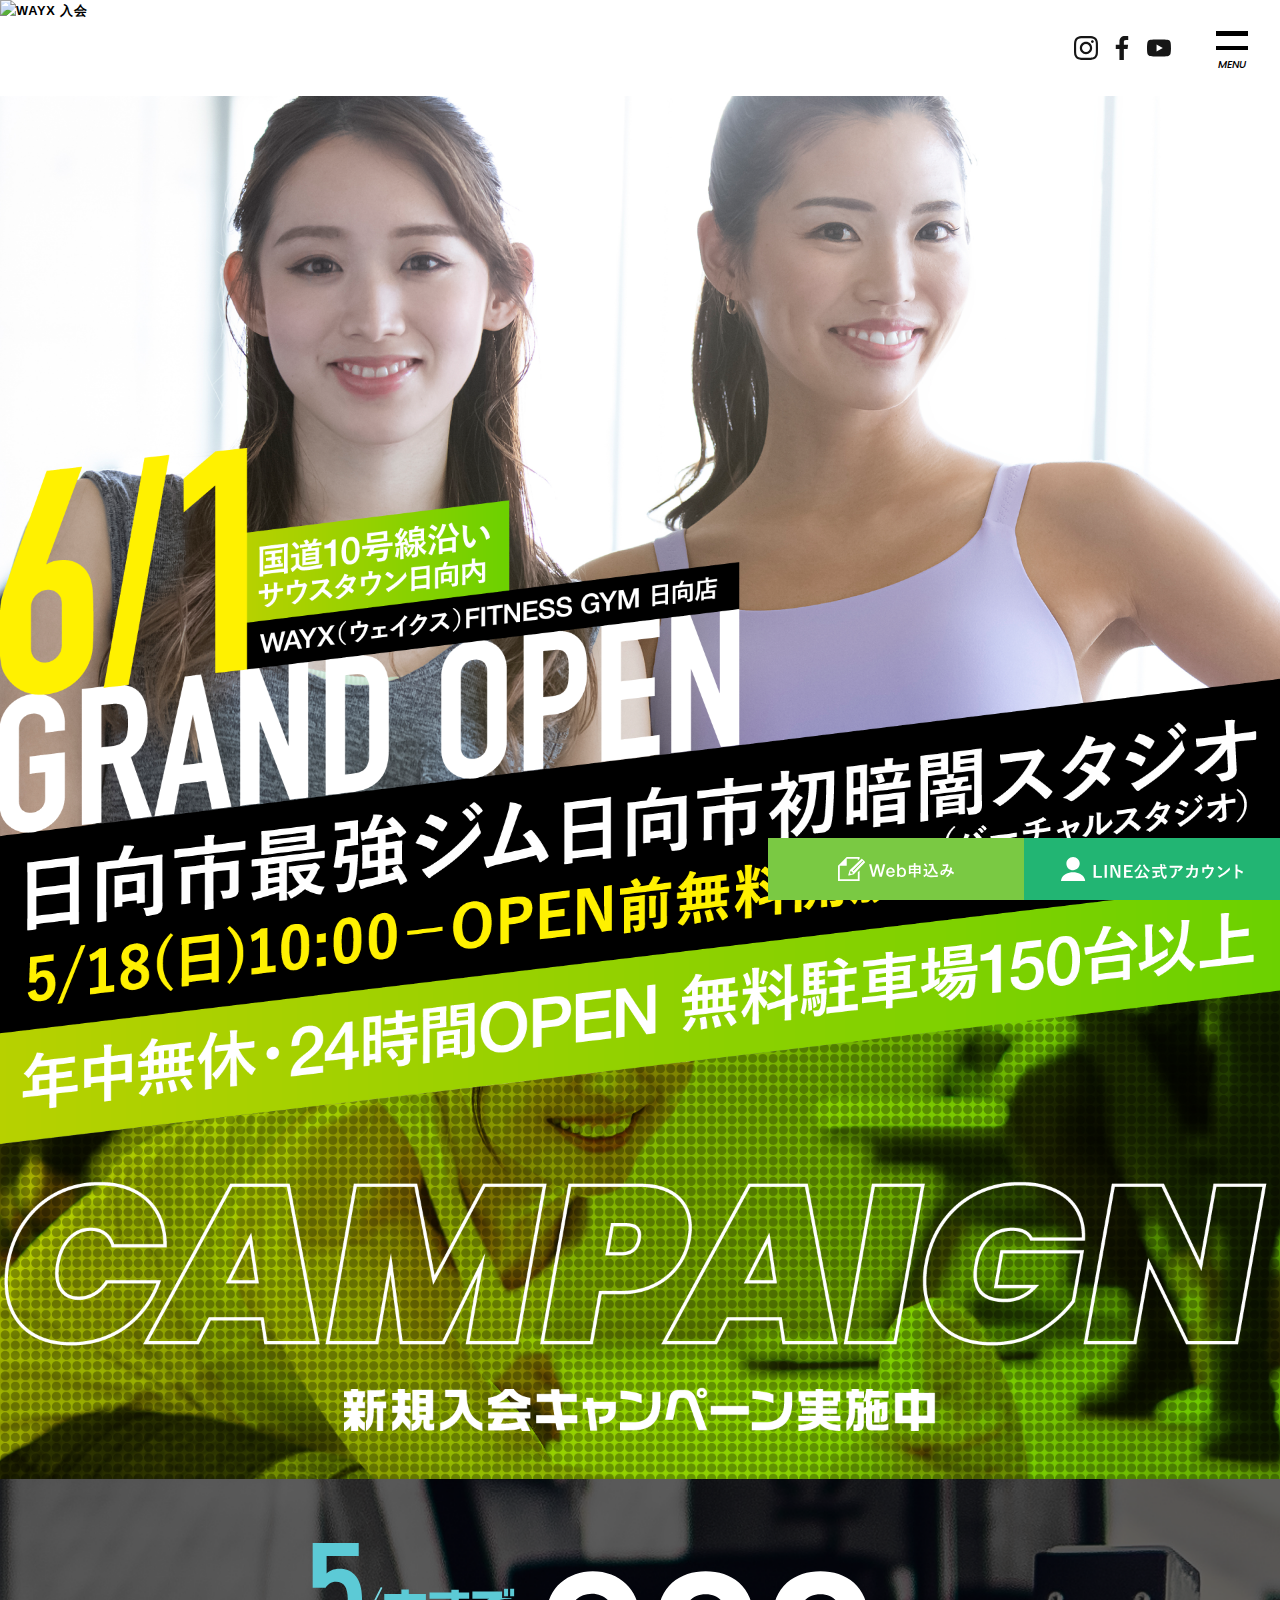
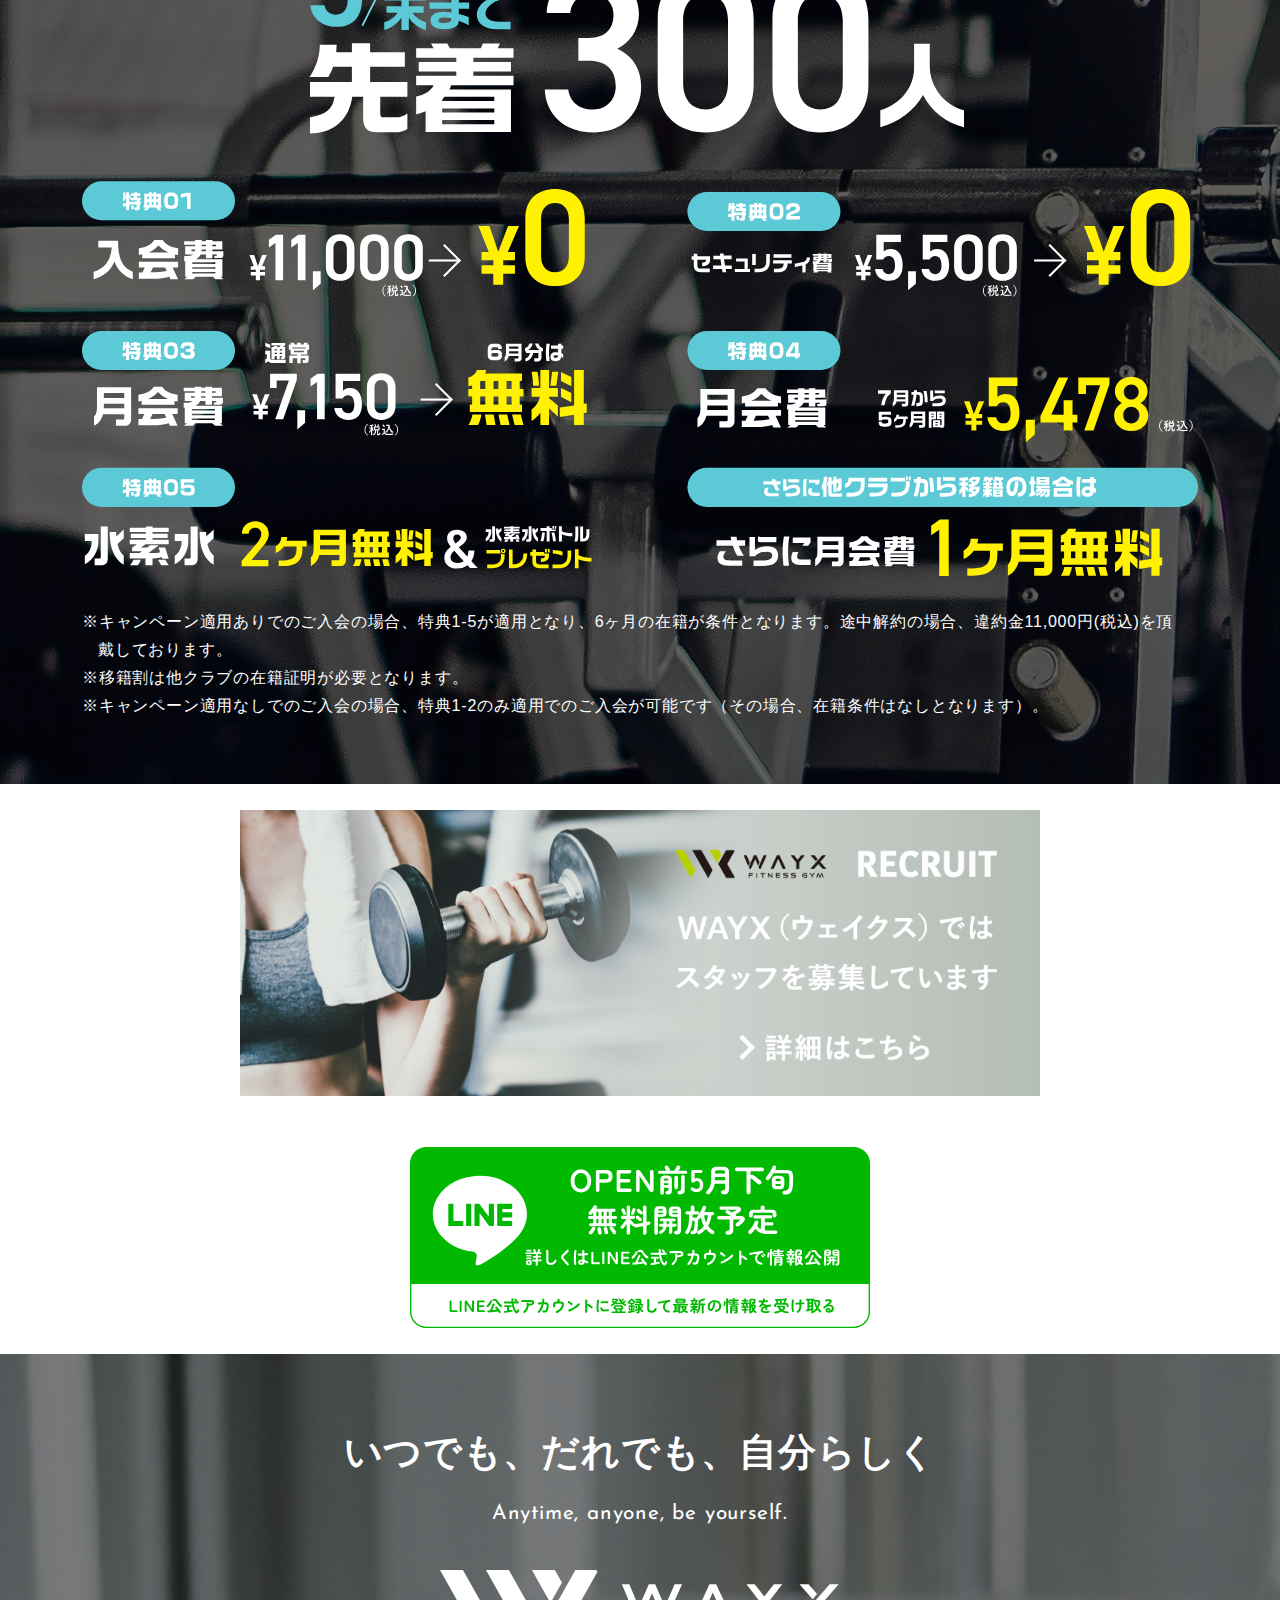
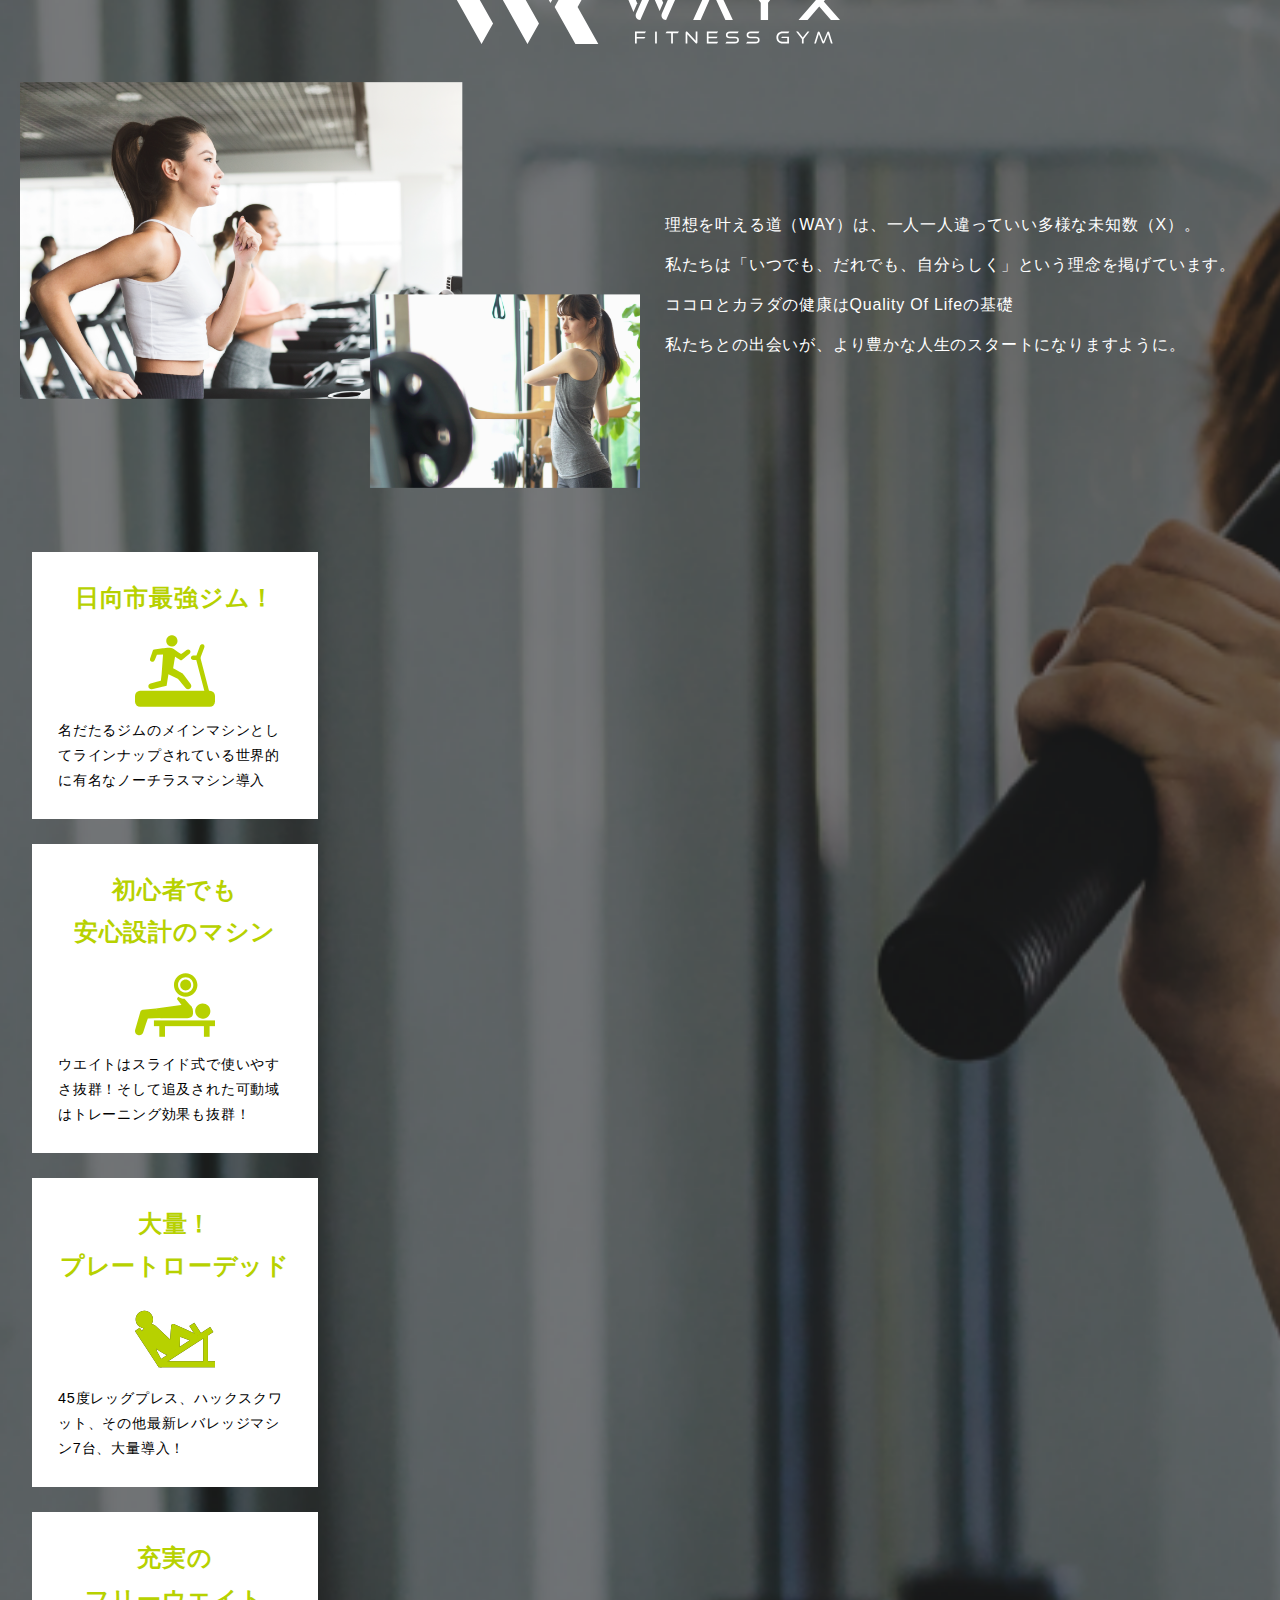
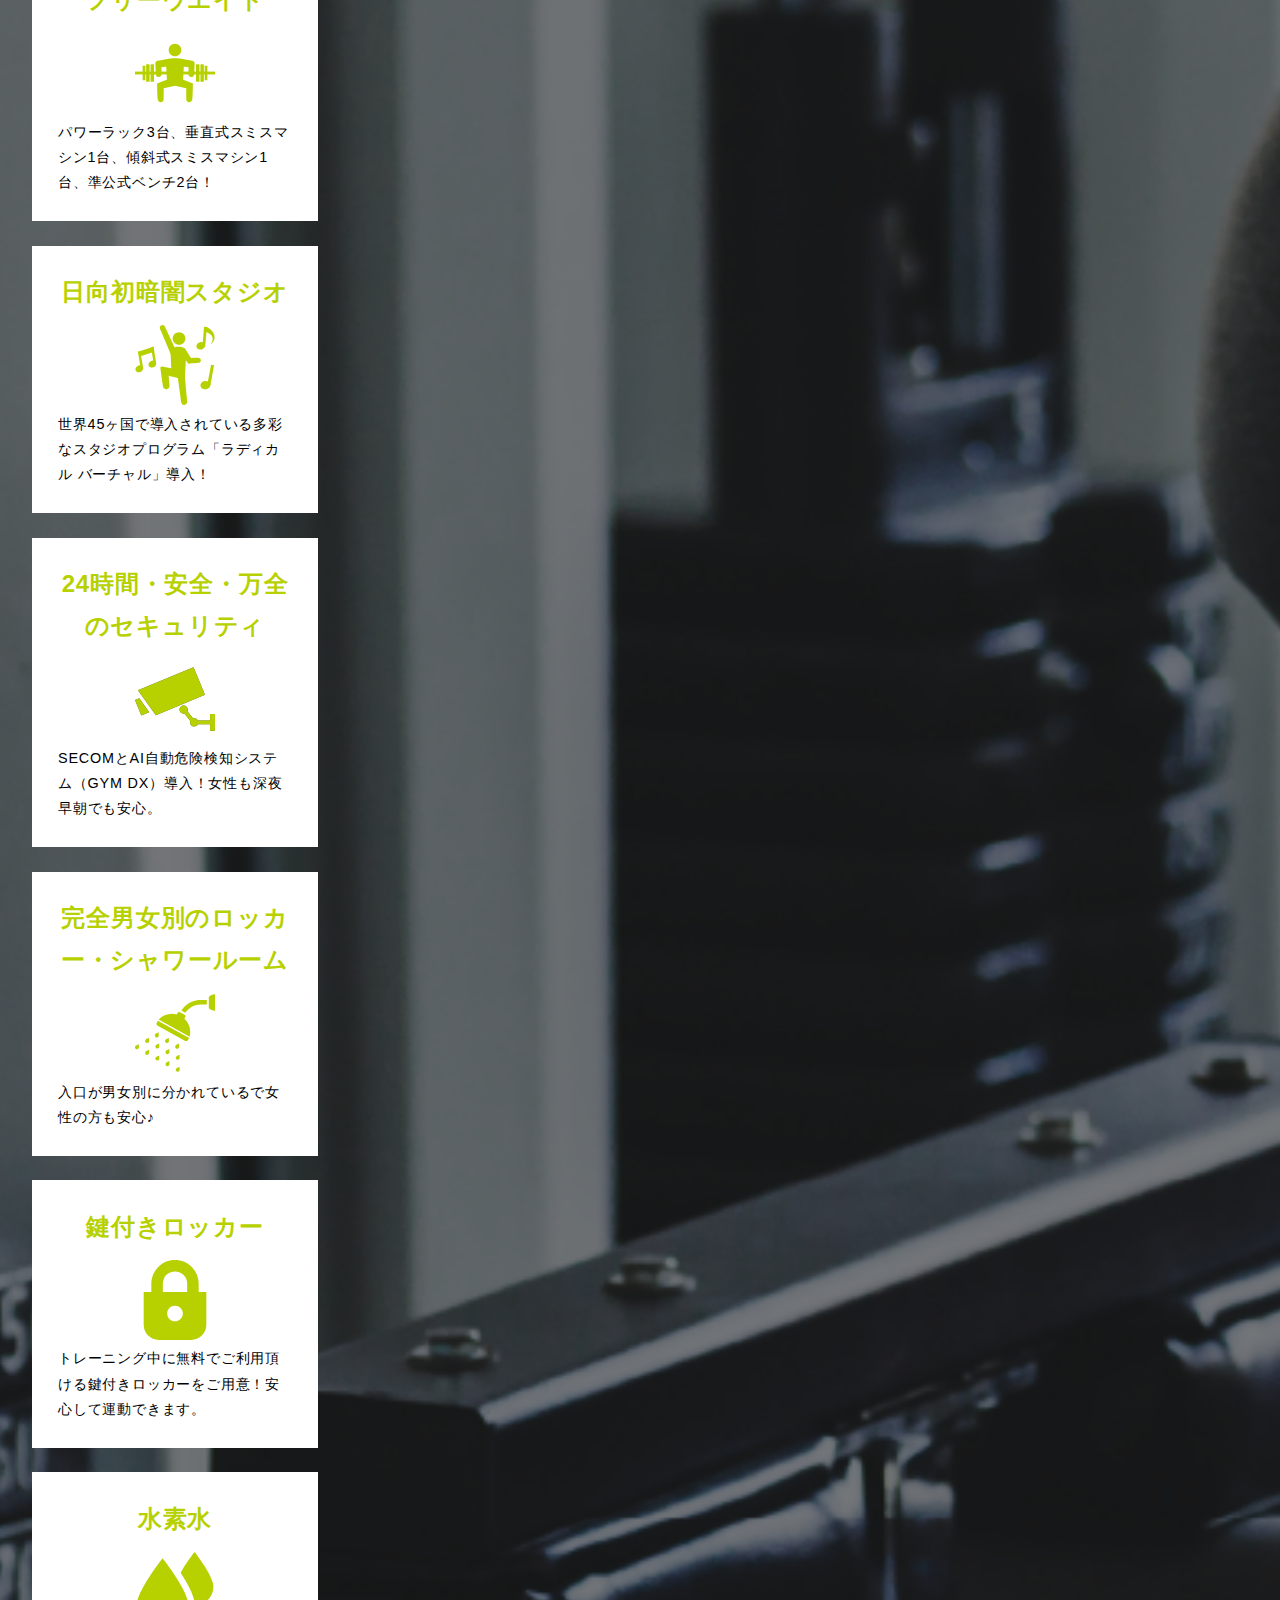
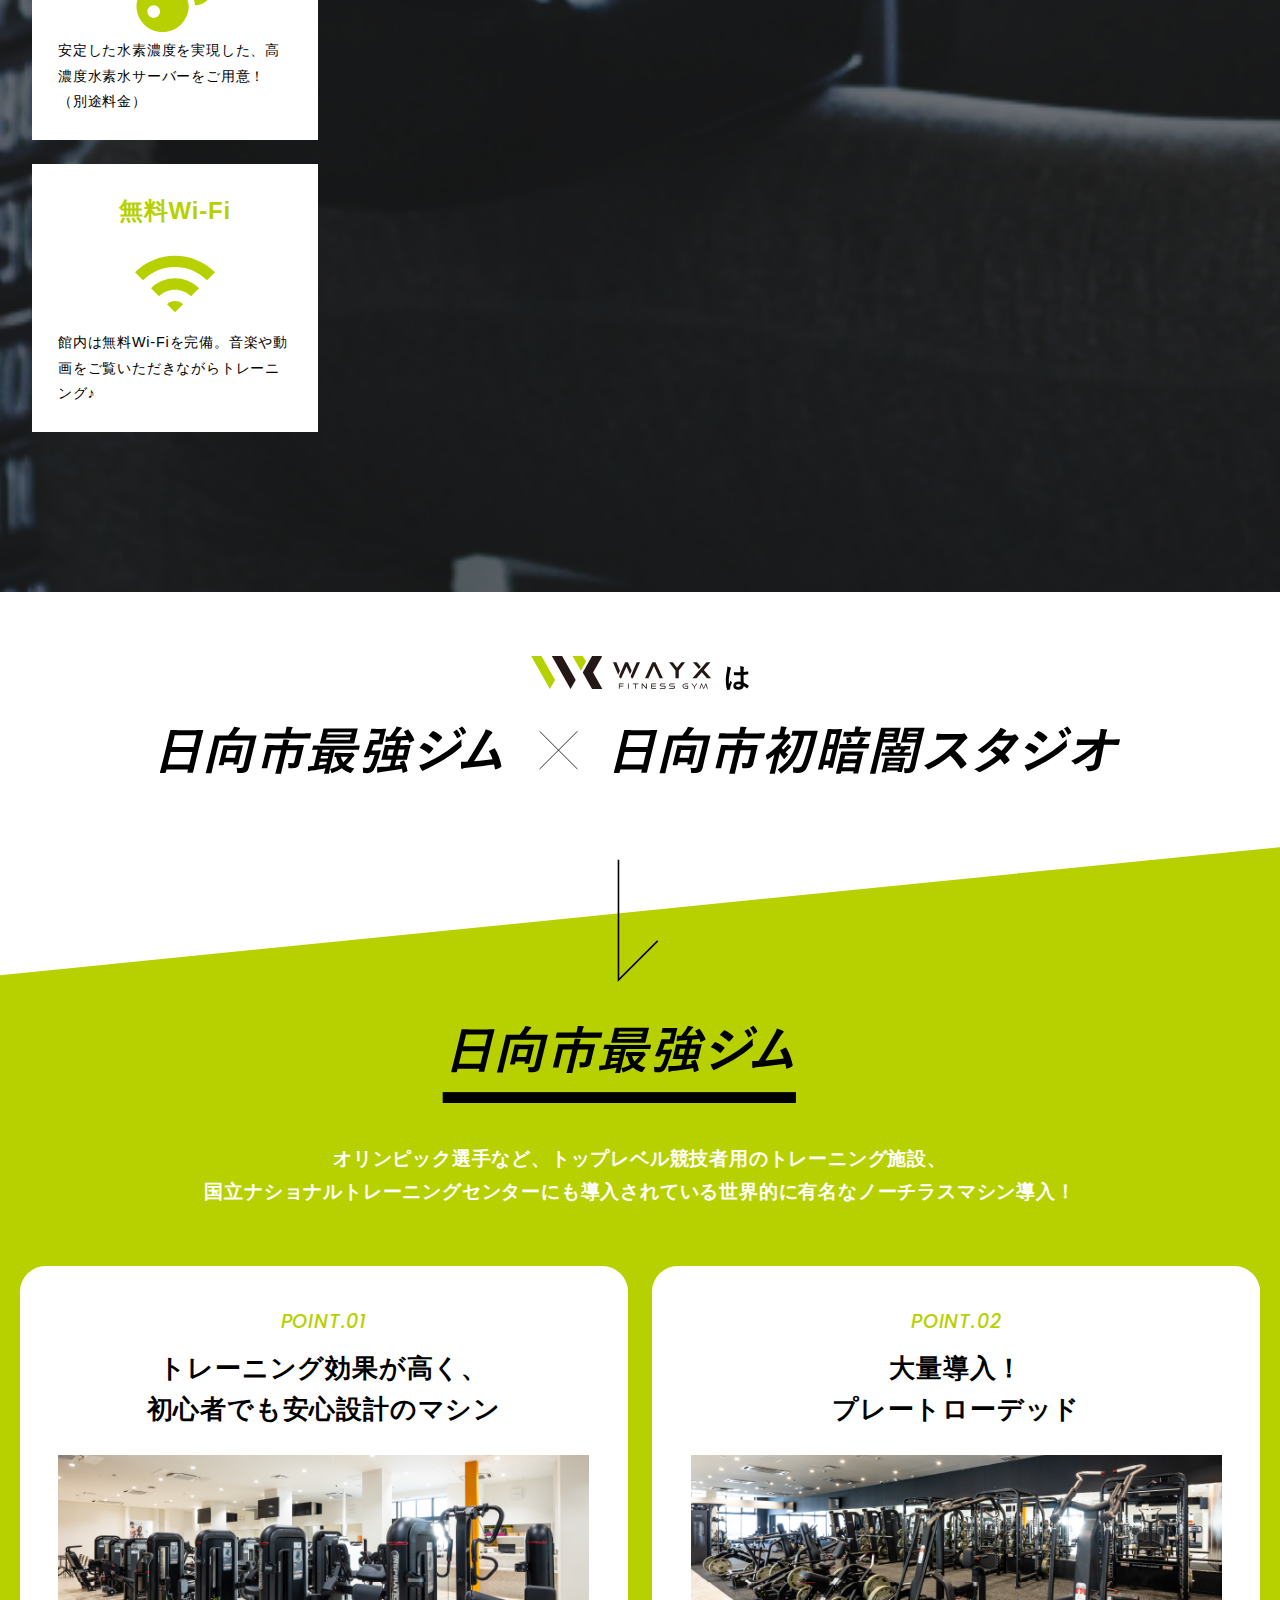
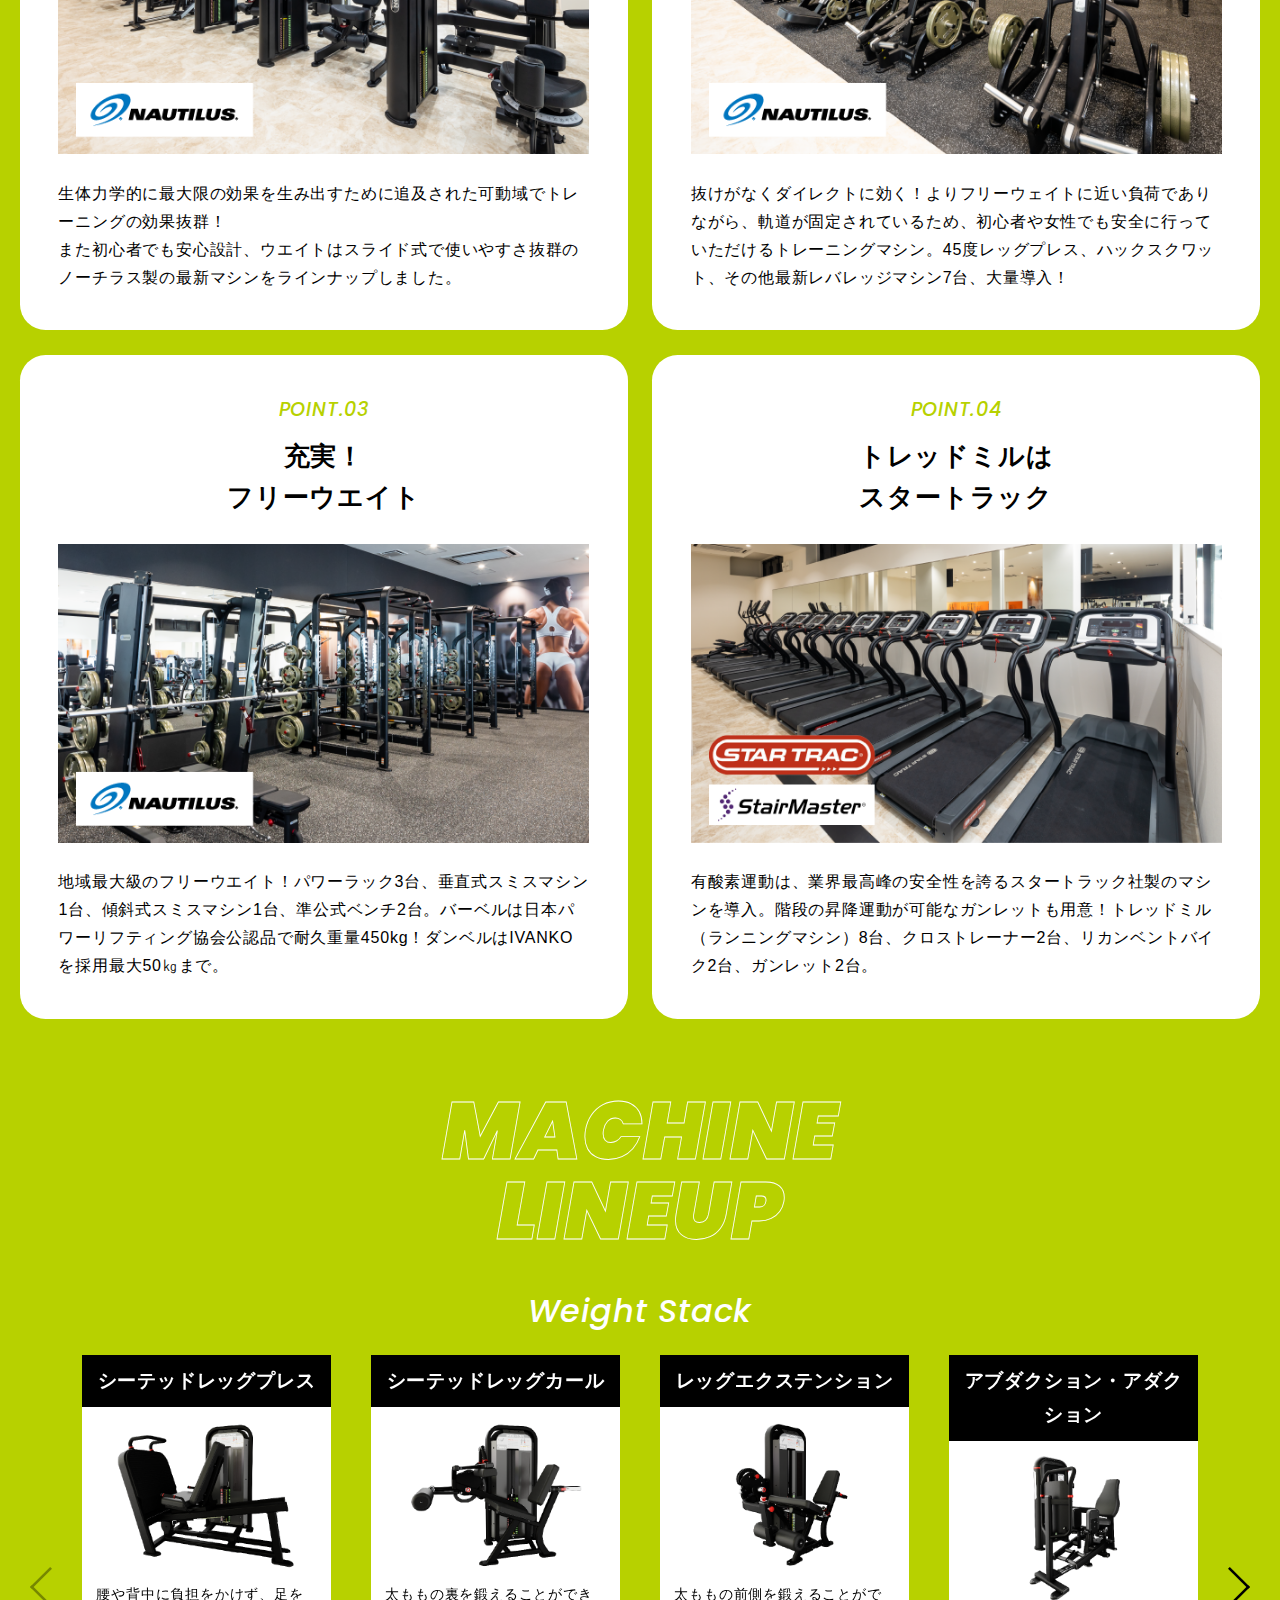
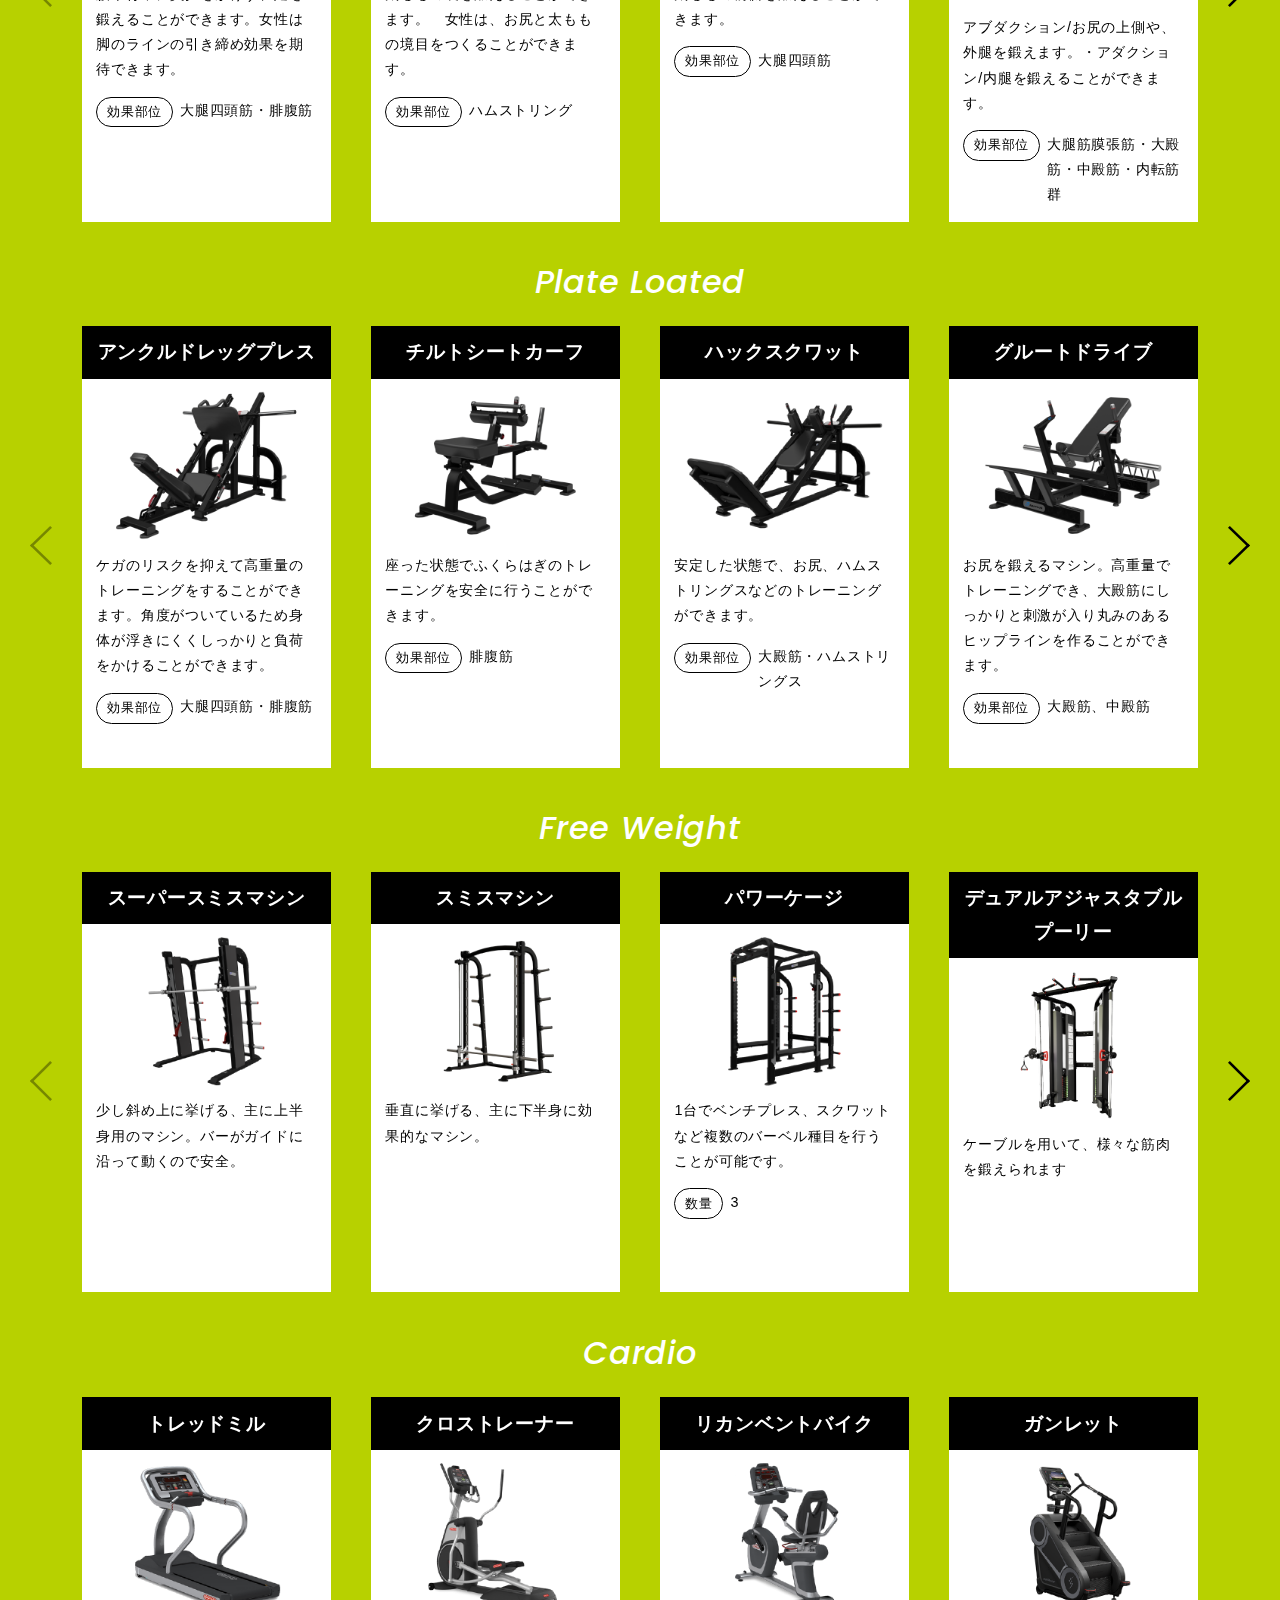
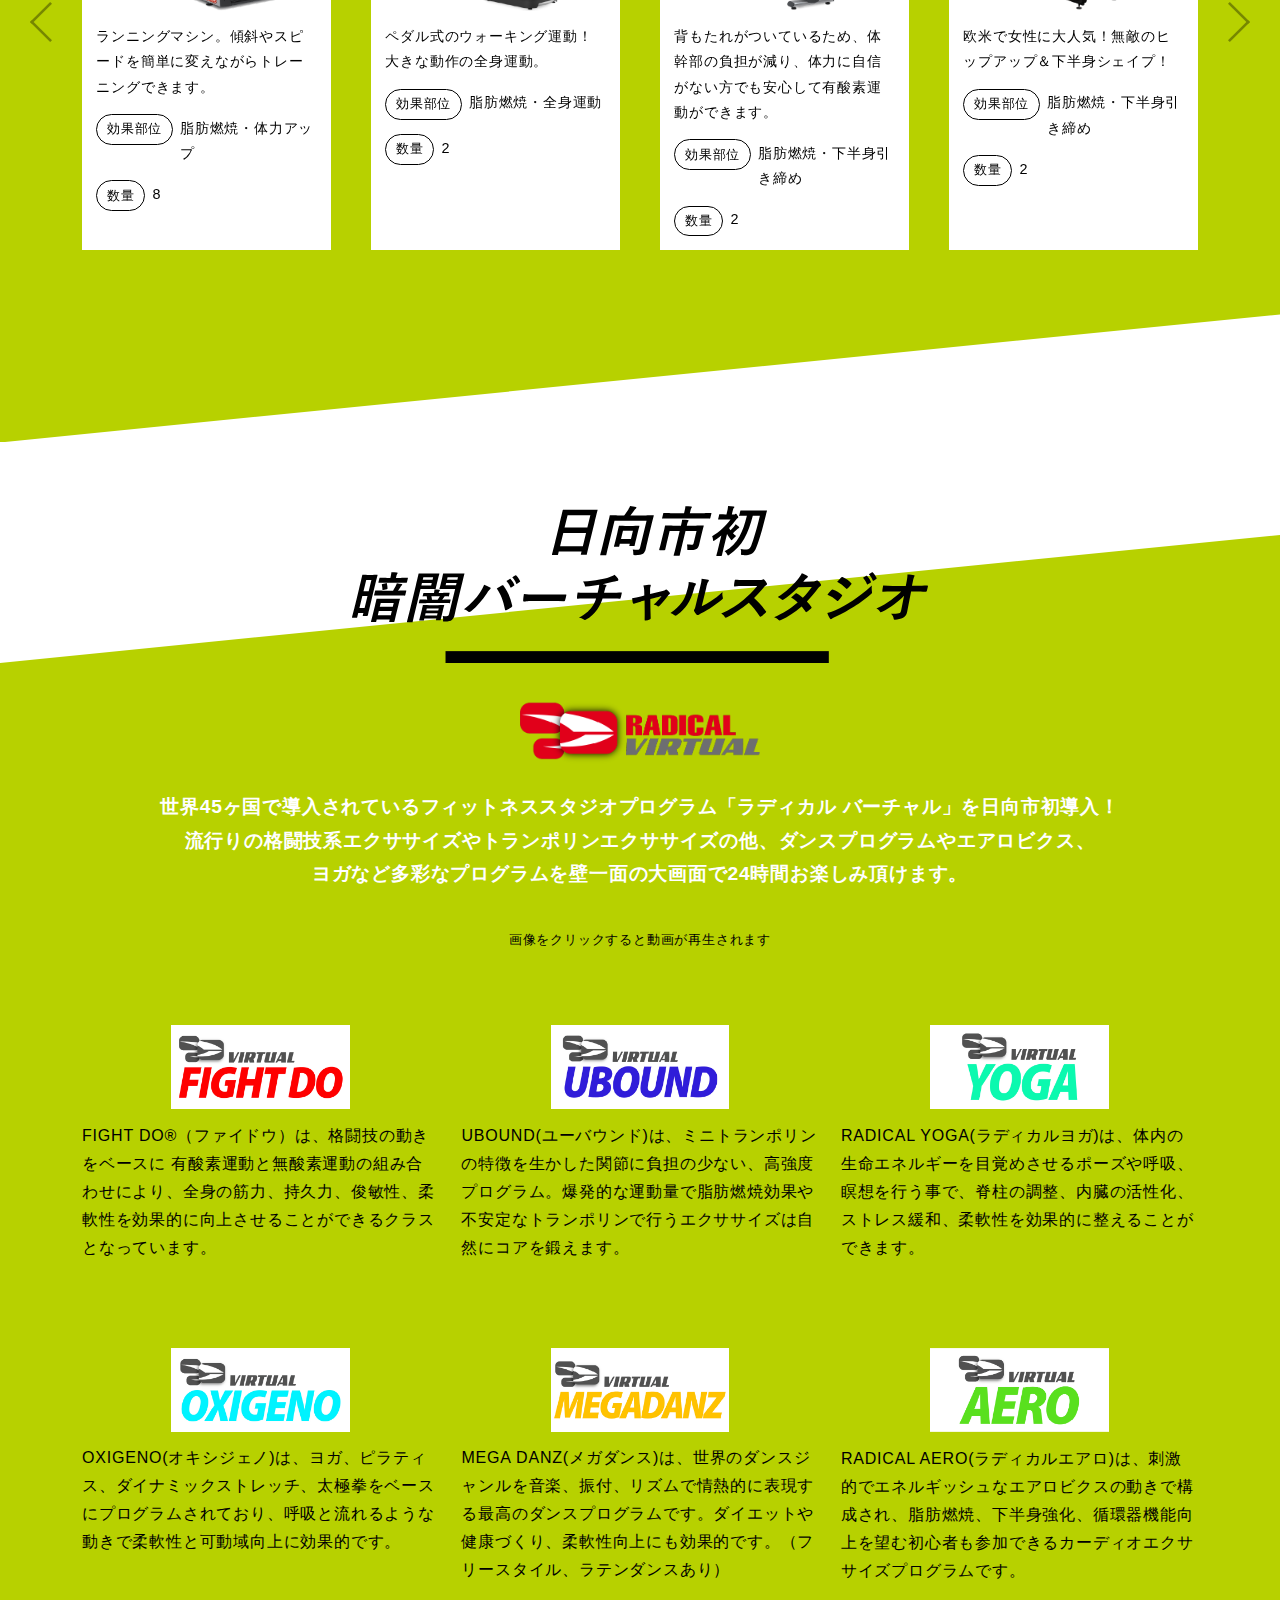
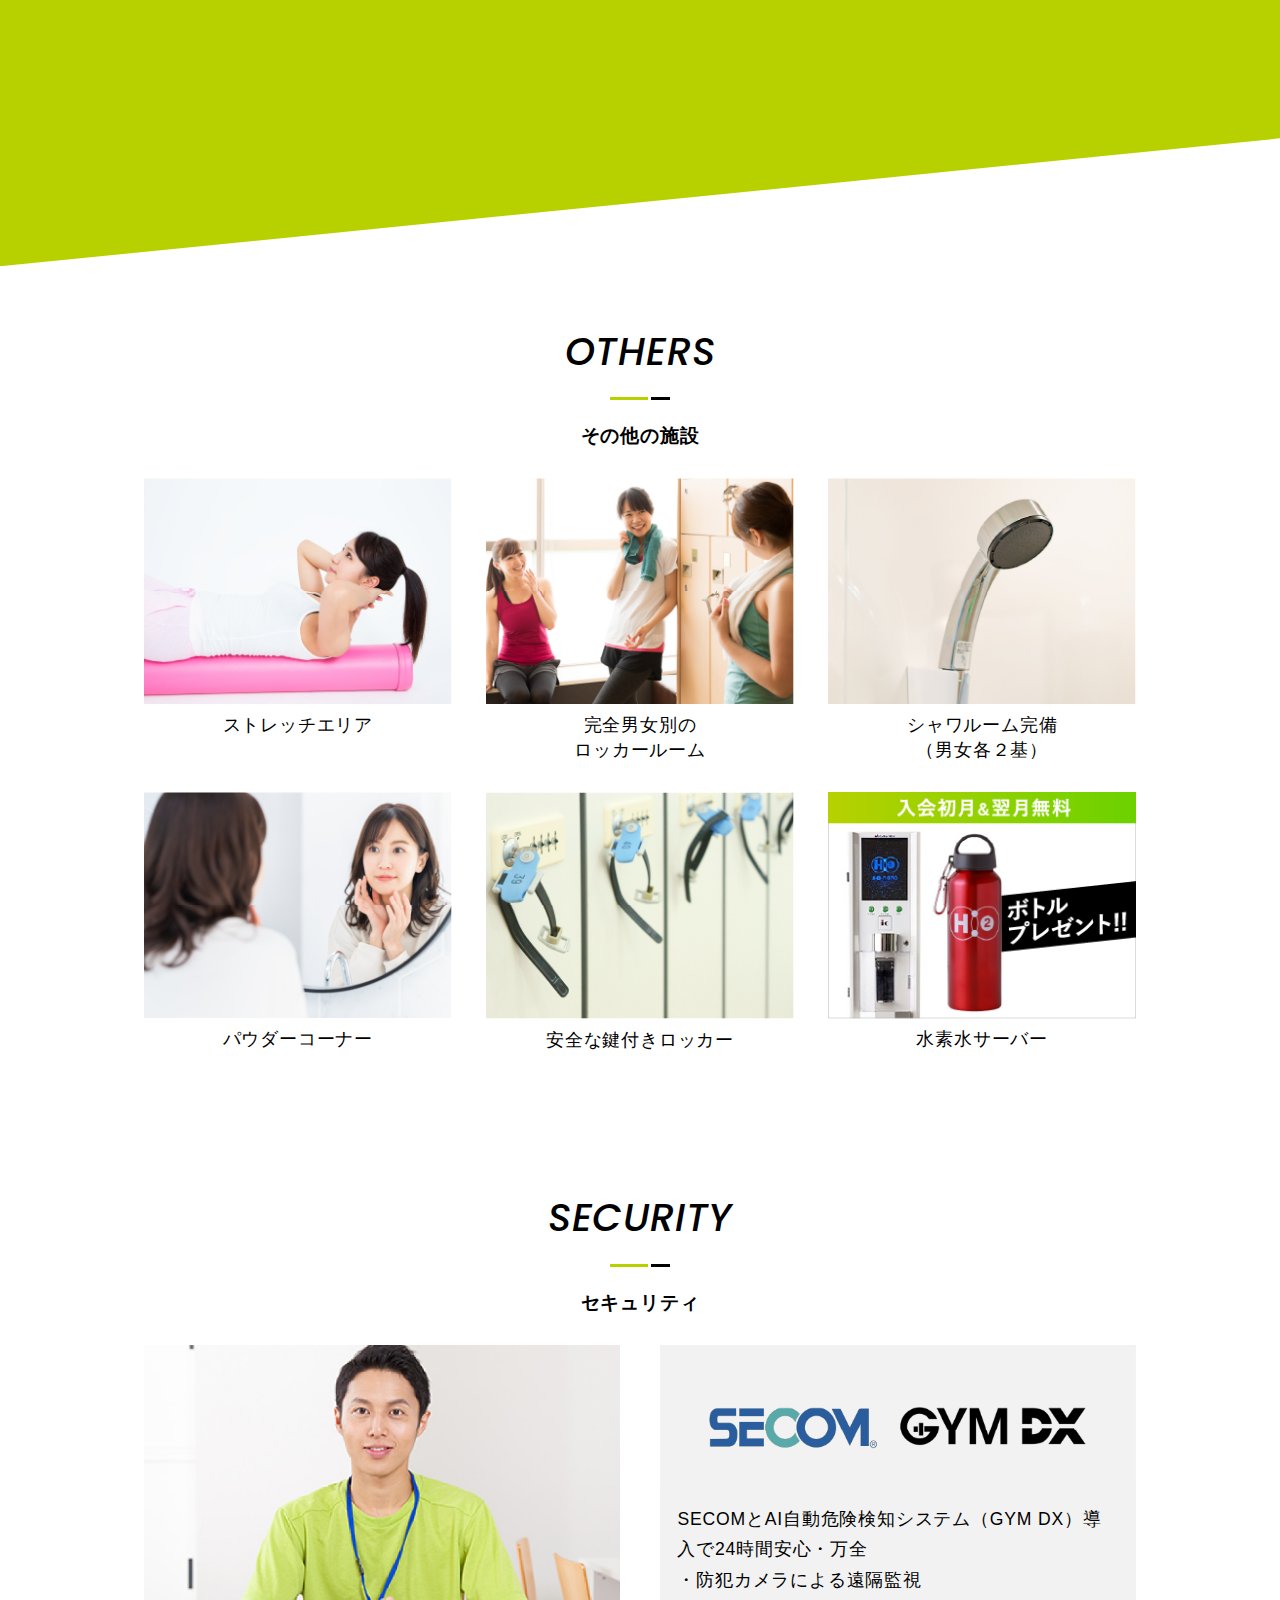
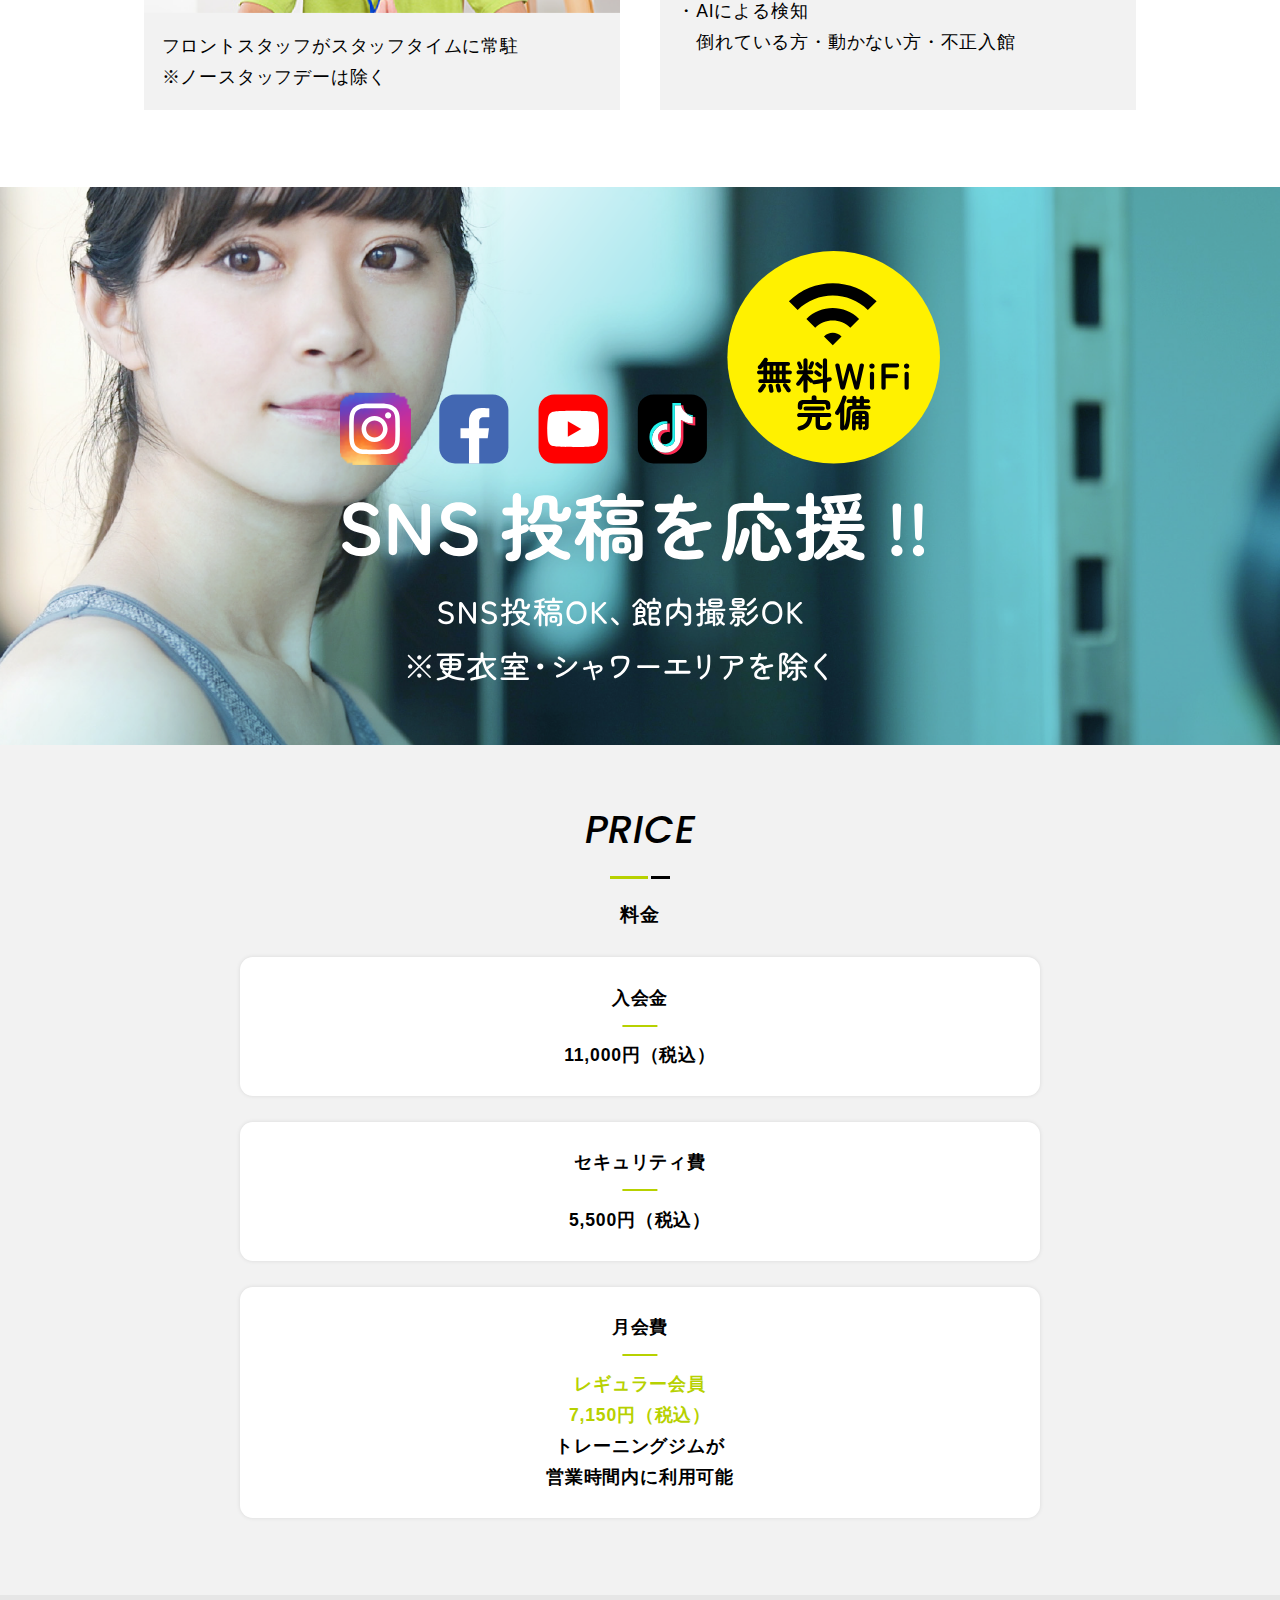
==== commit ba2b47f7: "修正" ====
--- a/hyuga/index.html
+++ b/hyuga/index.html
@@ -269,15 +269,17 @@
             <img src="assets/img/top/camp_info_sp.svg" alt="キャンペーン情報">
         </picture>
         <ul class="top-main__note -note">
-            <li>※6ヶ月の在籍が条件となります。途中解約の場合、違約11,000円(税込)を頂戴しております。</li>
+            <li>※キャンペーン適用ありでのご入会の場合、特典1-5が適用となり、6ヶ月の在籍が条件となります。途中解約の場合、違約金11,000円(税込)を頂戴しております。</li>
             <li>※移籍割は他クラブの在籍証明が必要となります。</li>
+            <li>※キャンペーン適用なしでのご入会の場合、特典1-2のみ適用でのご入会が可能です（その場合、在籍条件はなしとなります）。</li>
         </ul>
     </div>
 </section>
 
-<a href="recruit/" class="recruit-bnr"><img src="assets/img/top/recruit_bnr.png" alt="WAYX（ウェイクス）ではスタッフを募集しています"></a>
-
-<section class="sec -news" id="link02">
+<a href="https://jp.indeed.com/jobs?q=WAYX&l=%E5%AE%AE%E5%B4%8E%E7%9C%8C+%E6%97%A5%E5%90%91%E5%B8%82&radius=25&from=searchOnDesktopSerp&vjk=d69854c8e03e548b&advn=4445808393267962
+" target="_blank" class="recruit-bnr"><img src="assets/img/top/recruit_bnr.png" alt="WAYX（ウェイクス）ではスタッフを募集しています"></a>
+
+<!-- <section class="sec -news" id="link02">
     <h2 class="sec__ttl">
         <span class="sec__ttl__en">NEWS</span>
     </h2>
@@ -289,7 +291,7 @@
         <li><time datetime="2025-03-01">2025.03.01</time><a href="news/detail.html">スタッフを募集のおしらせを公開しました。</a></li>
     </ul>
     <p class="news-more"><a href="news/">READ MORE</a></p>
-</section>
+</section> -->
 
 <a href="https://lin.ee/bsV9tuX" target="_blank" class="line-bnr"><img src="assets/img/top/line_bnr.svg" alt="OPEN前5月下旬無料開放予定"></a>
 
@@ -1450,32 +1452,64 @@
 <link rel="stylesheet" type="text/css" href="//cdn.jsdelivr.net/npm/slick-carousel@1.8.1/slick/slick.css"/>
 <script type="text/javascript" src="//cdn.jsdelivr.net/npm/slick-carousel@1.8.1/slick/slick.min.js"></script>
 <script>
-$(document).ready(() => {
-    $(".studio-list").slick({
-        infinite: true,
-        centerMode: true,
-        centerPadding: 0,
-        slidesToShow: 3,
-        slidesToScroll: 1,
-        swipeToSlide: true,
-        responsive: [
-        {
-            breakpoint: 1080,
-            settings: {
-                slidesToShow: 3,
+function checkBreakPoint() {
+	w = $(window).width();
+	if (w <= 767) {
+		// スマホ向け（767px以下のとき）
+        $(".studio-list").not('.slick-initialized').slick({
+            infinite: true,
+            centerMode: true,
+            centerPadding: 0,
+            slidesToShow: 3,
+            slidesToScroll: 1,
+            swipeToSlide: true,
+            responsive: [
+            {
+                breakpoint: 640,
+                settings: {
+                    slidesToShow: 1,
+                },
             },
-            breakpoint: 768,
-            settings: {
-                slidesToShow: 2,
-            },
-            breakpoint: 640,
-            settings: {
-                slidesToShow: 1,
-            },
-        },
-        ],
-    });
+            ],
+        });
+	} else {
+		// PC向け
+		$('.studio-list.slick-initialized').slick('unslick');
+	}
+}
+// ウインドウがリサイズする度にチェック
+$(window).resize(function(){
+	checkBreakPoint();
 });
+// 初回チェック
+checkBreakPoint();
+
+// $(document).ready(() => {
+//     $(".studio-list").slick({
+//         infinite: true,
+//         centerMode: true,
+//         centerPadding: 0,
+//         slidesToShow: 3,
+//         slidesToScroll: 1,
+//         swipeToSlide: true,
+//         responsive: [
+//         {
+//             breakpoint: 1080,
+//             settings: {
+//                 slidesToShow: 3,
+//             },
+//             breakpoint: 768,
+//             settings: {
+//                 slidesToShow: 2,
+//             },
+//             breakpoint: 640,
+//             settings: {
+//                 slidesToShow: 1,
+//             },
+//         },
+//         ],
+//     });
+// });
 $('.slider-jump01').on('click', function() {
     $('.studio-list').slick('slickGoTo', 0, false);
 });
--- a/hyuga/assets/css/top.css
+++ b/hyuga/assets/css/top.css
@@ -674,6 +674,11 @@
   max-width: 800px;
   margin: 3em auto;
 }
+@media screen and (min-width: 769px) {
+  .studio-area {
+    display: none;
+  }
+}
 .studio-area__ttl {
   text-align: center;
   font-size: 1.875em;
@@ -792,6 +797,27 @@
   }
 }
 
+@media screen and (min-width: 769px) {
+  .studio-list {
+    display: -webkit-box;
+    display: -webkit-flex;
+    display: -ms-flexbox;
+    display: flex;
+    -webkit-box-pack: justify;
+    -webkit-justify-content: space-between;
+        -ms-flex-pack: justify;
+            justify-content: space-between;
+    -webkit-flex-wrap: wrap;
+        -ms-flex-wrap: wrap;
+            flex-wrap: wrap;
+  }
+}
+@media screen and (min-width: 769px) {
+  .studio-list__list {
+    width: 32% !important;
+    margin-bottom: 4em;
+  }
+}
 .studio-list__list .studio-thum a {
   display: block;
 }
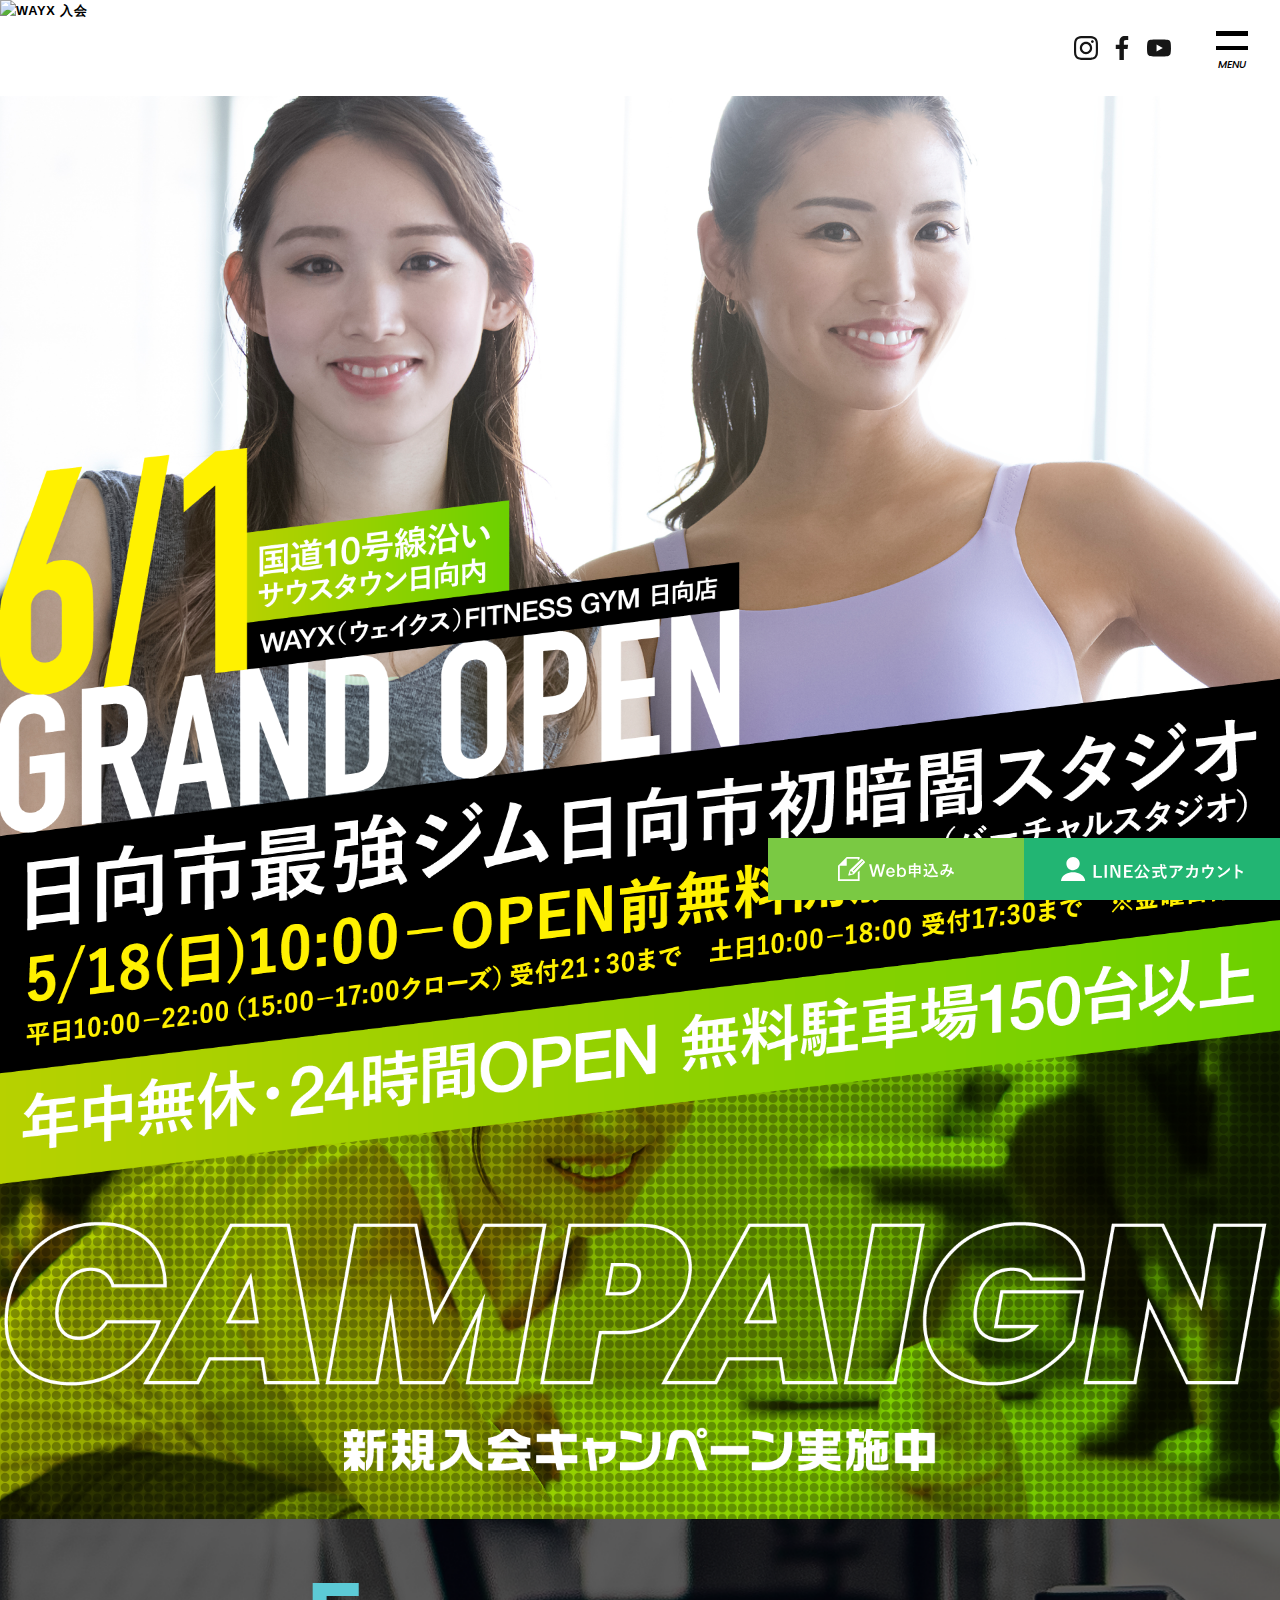
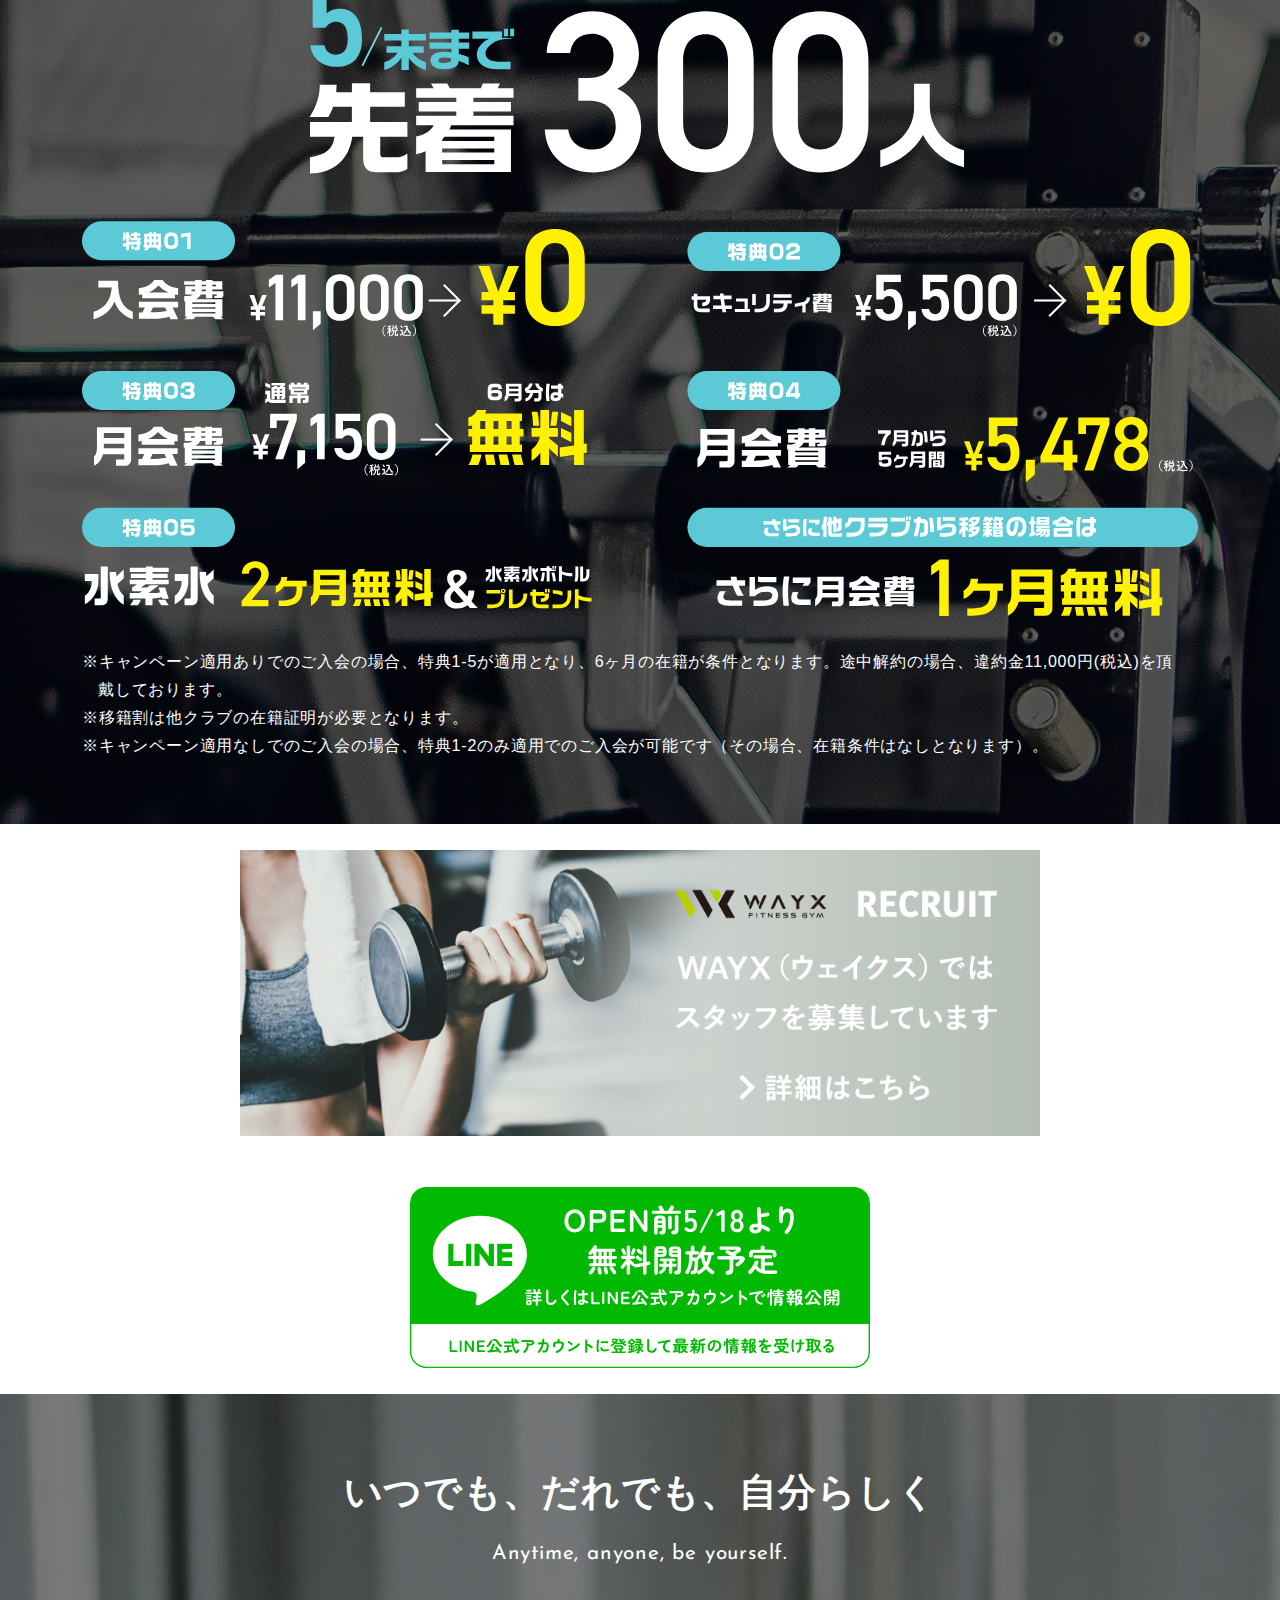
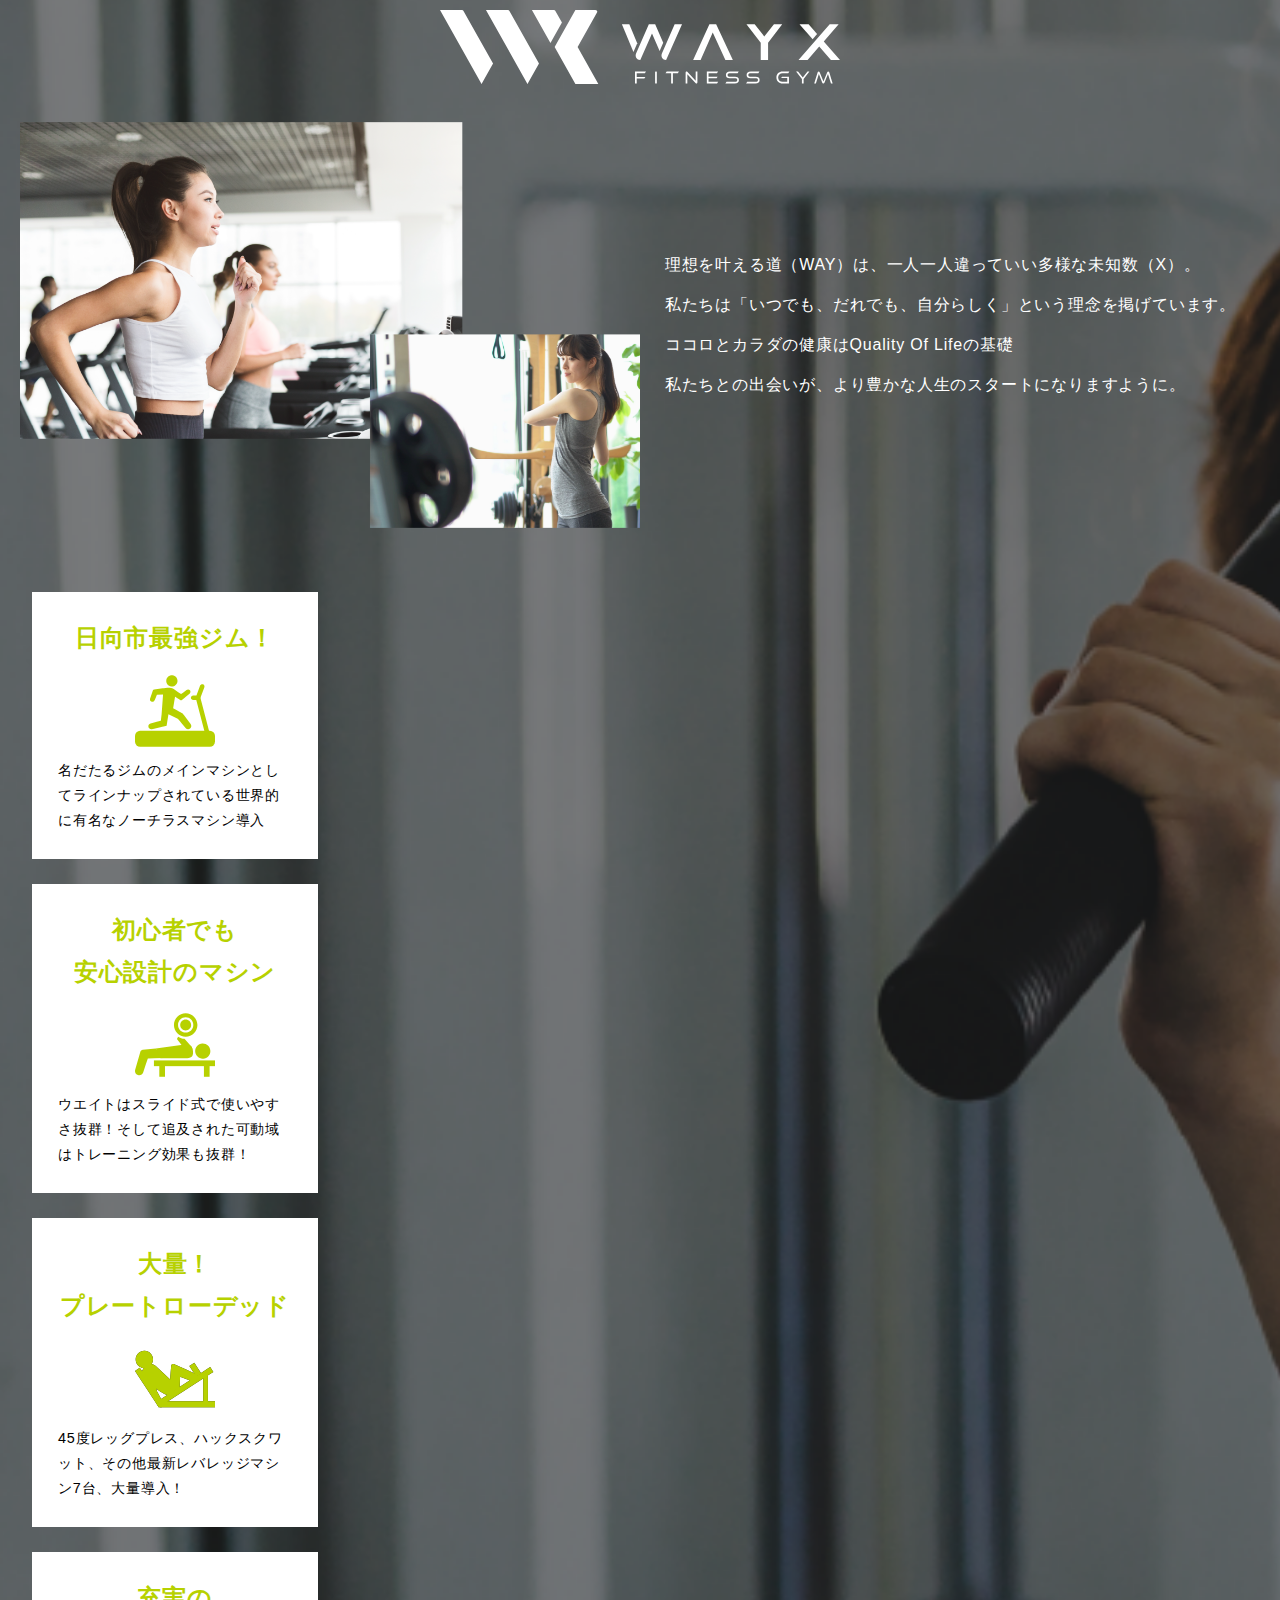
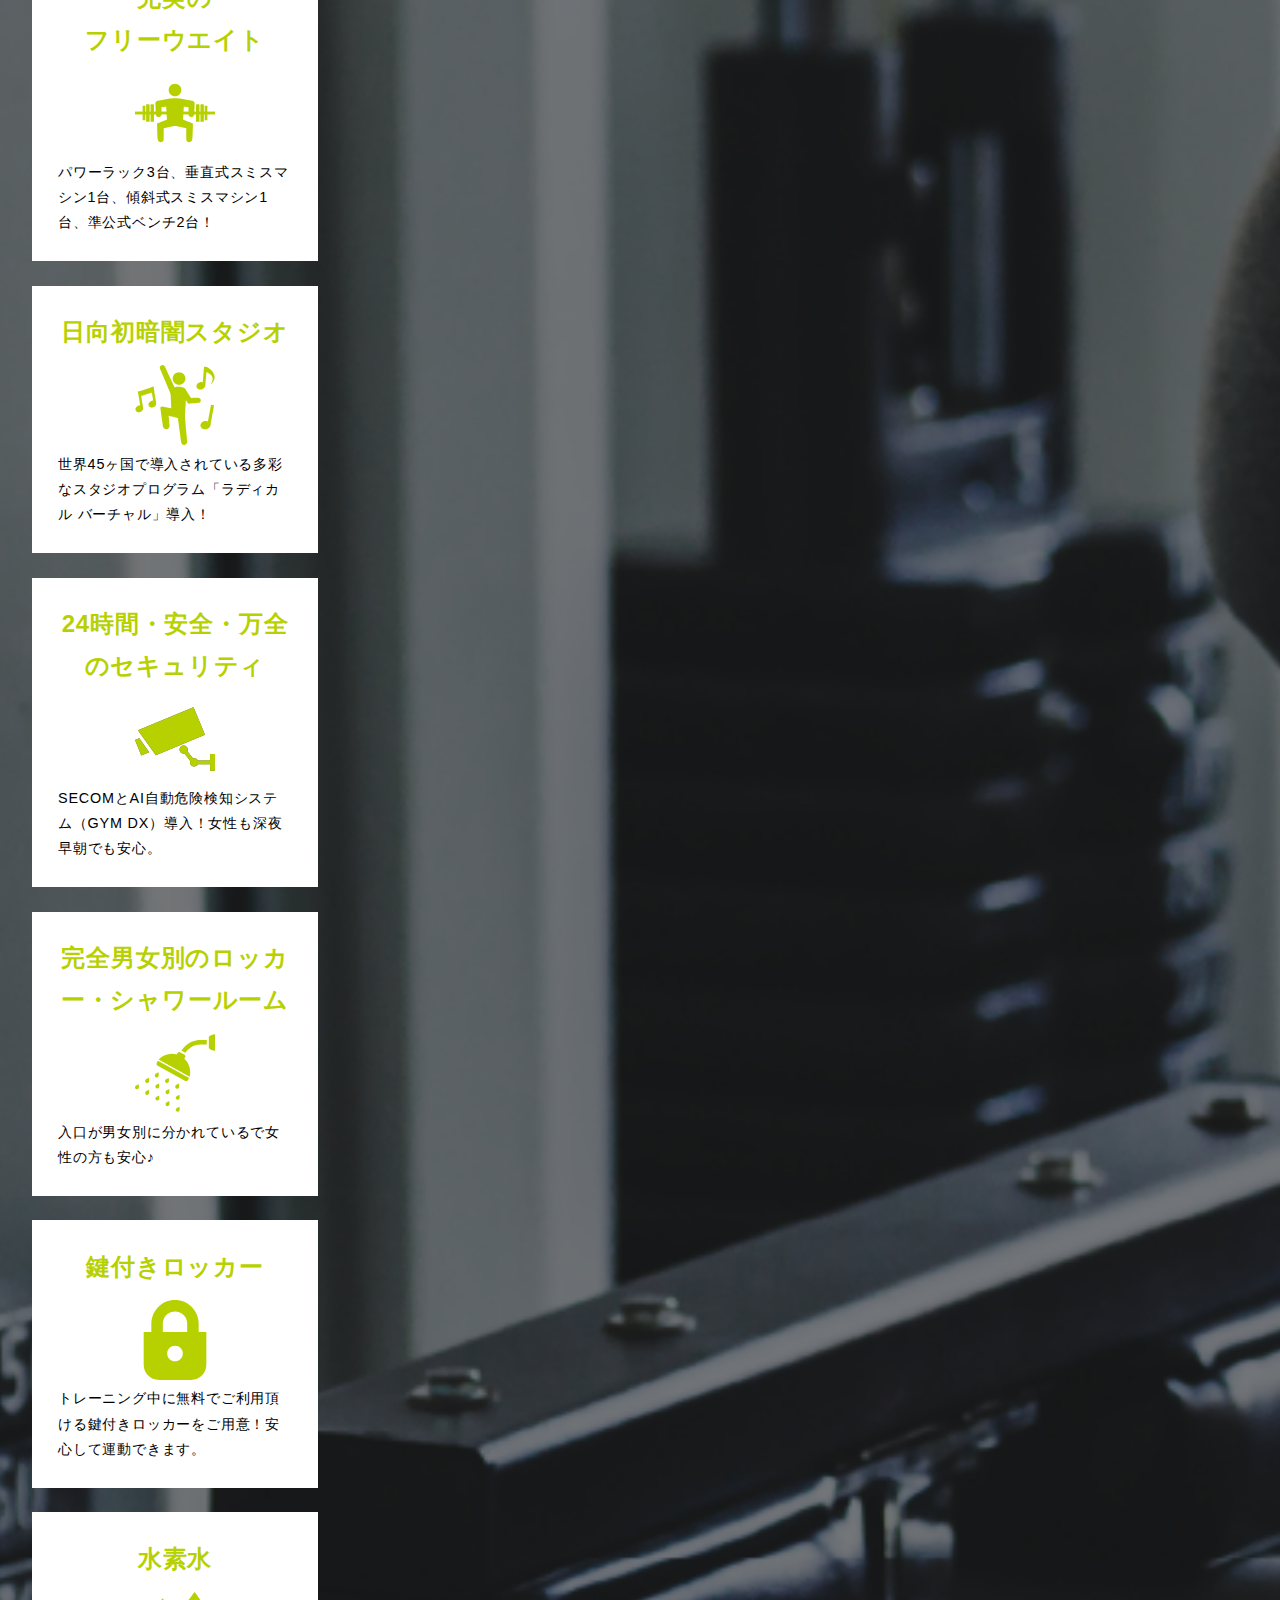
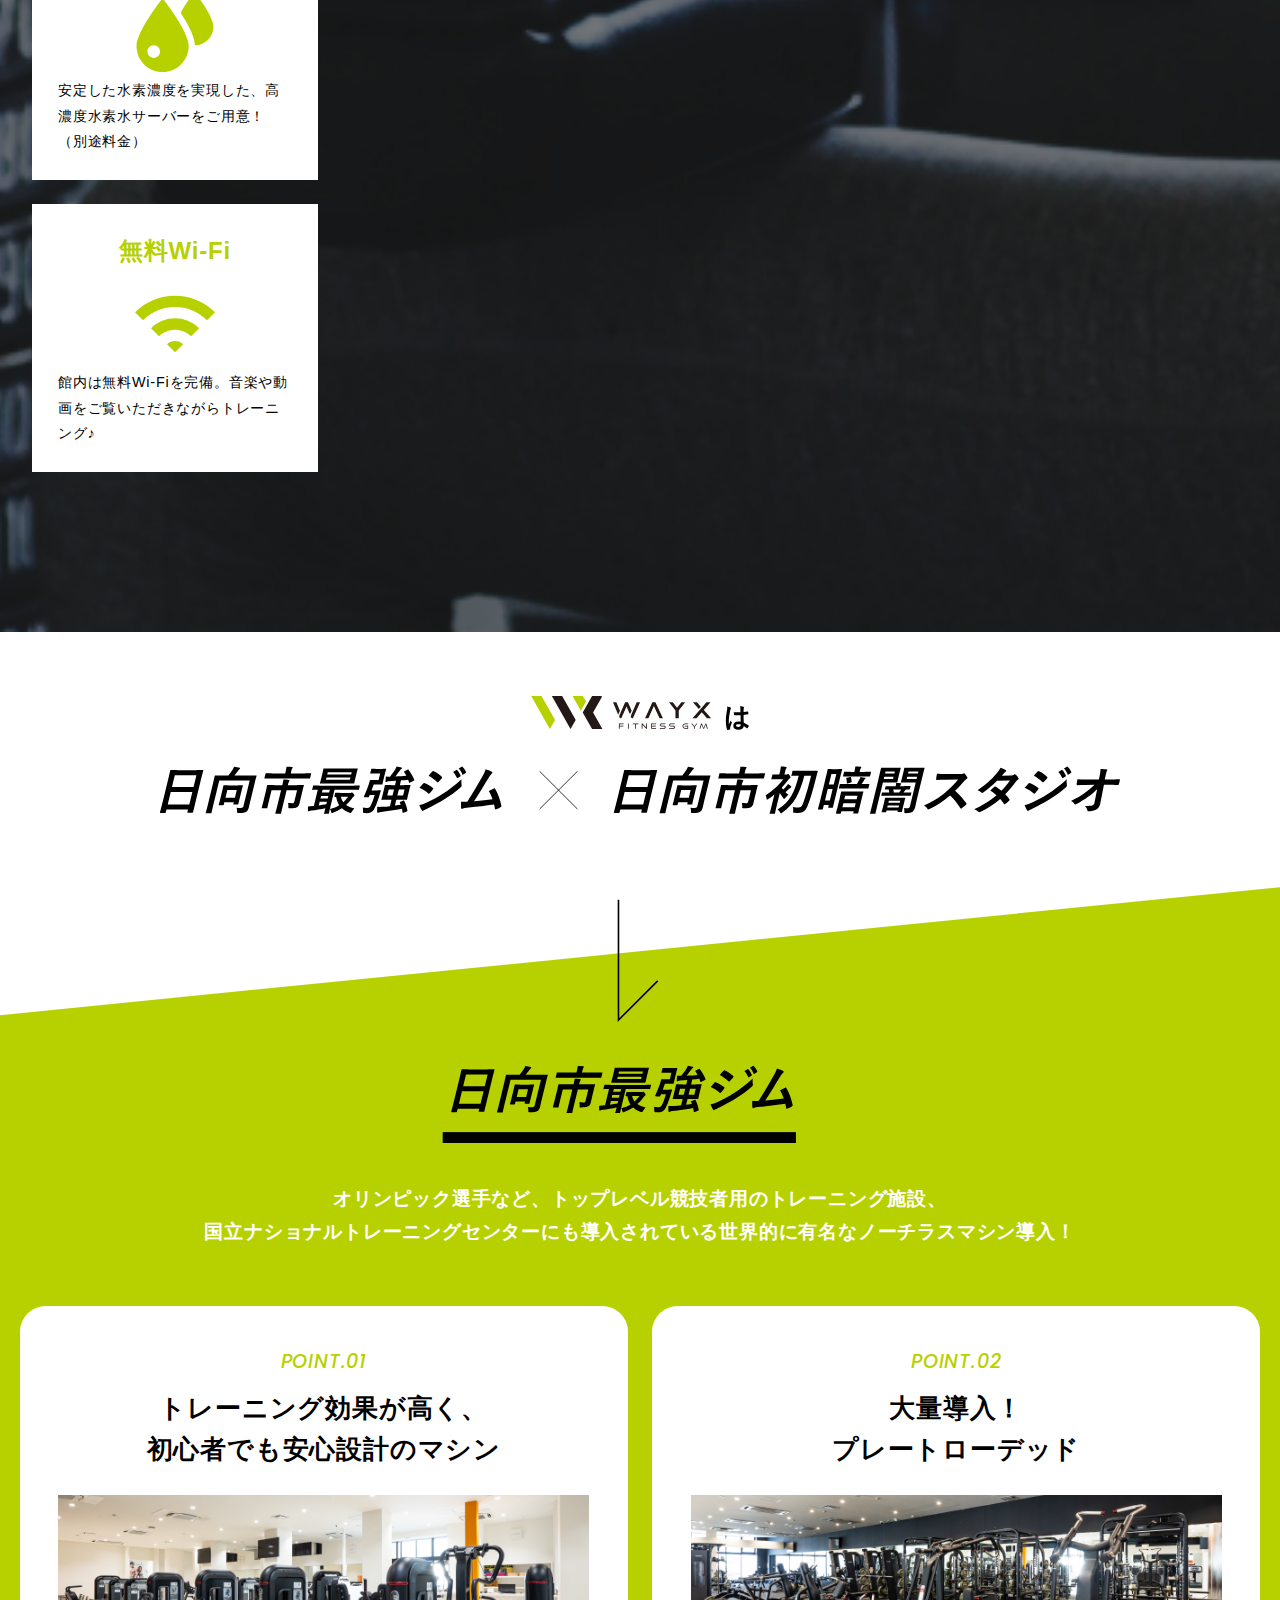
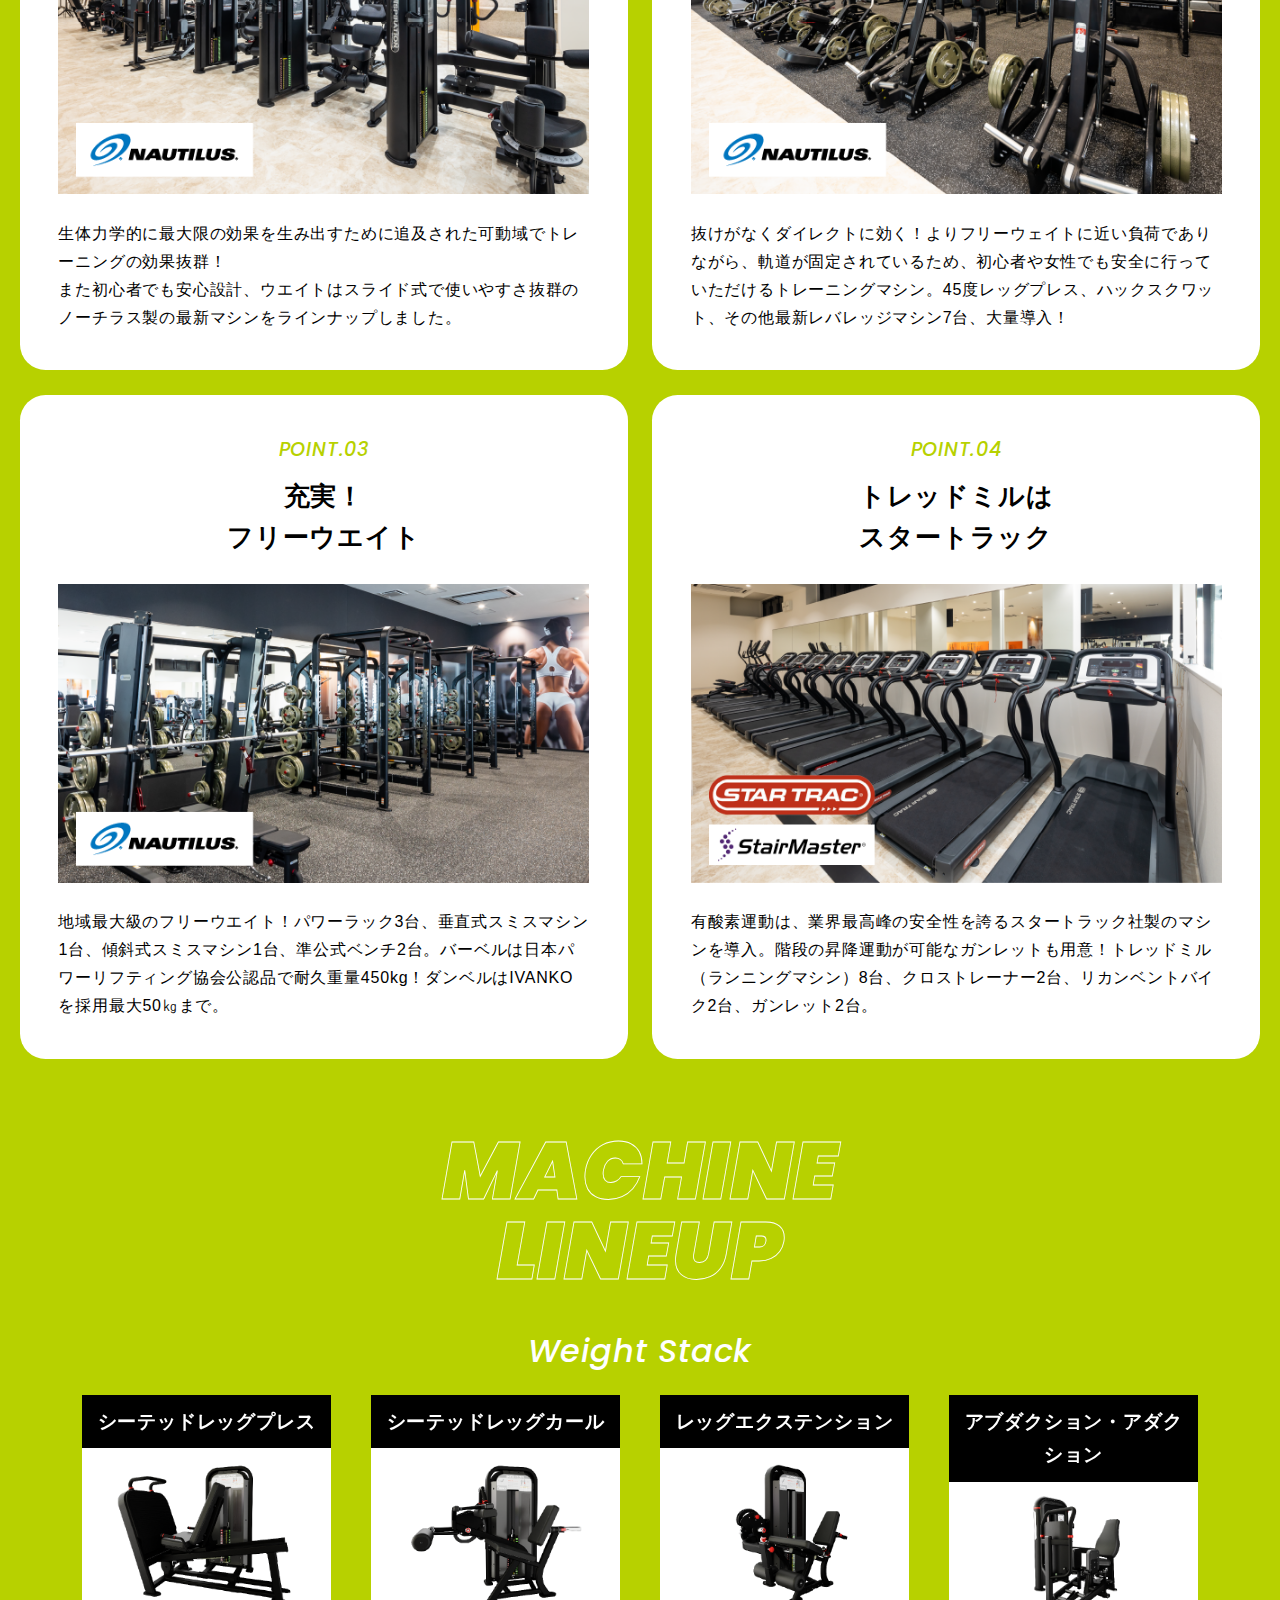
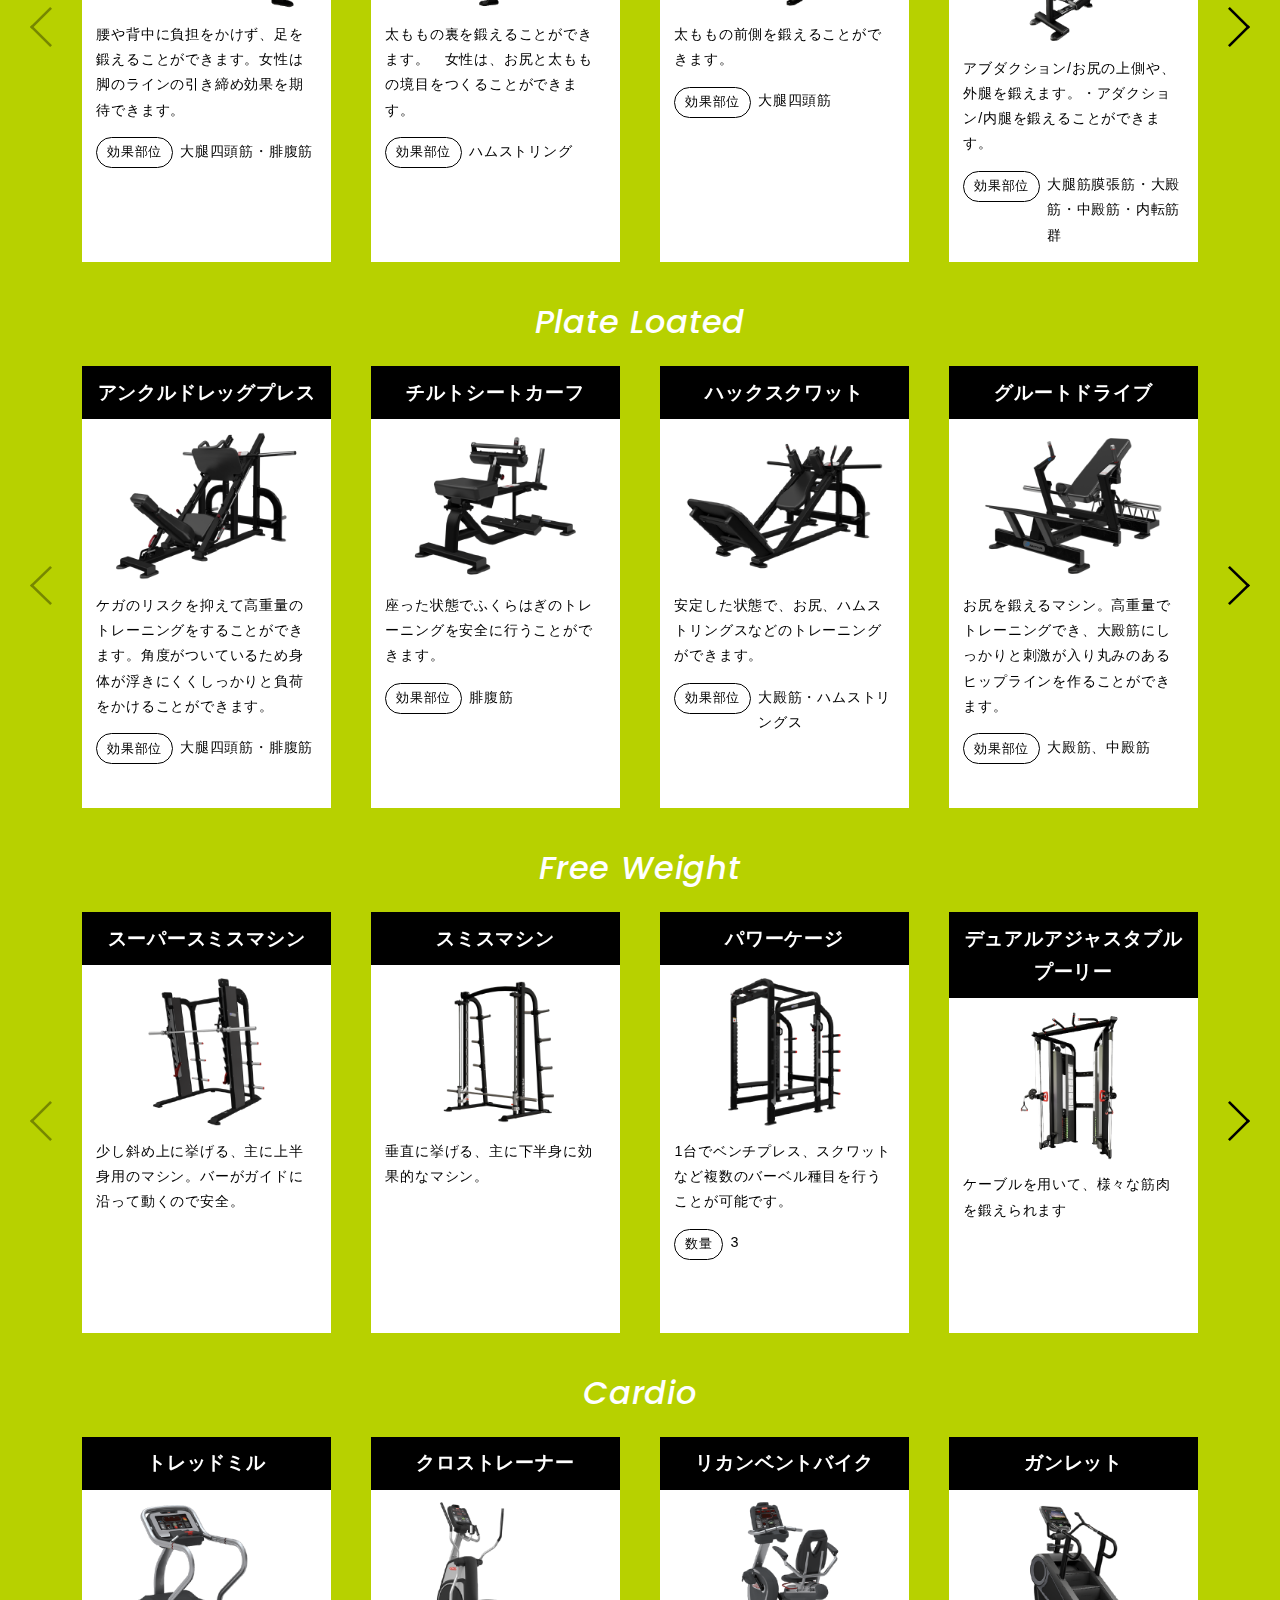
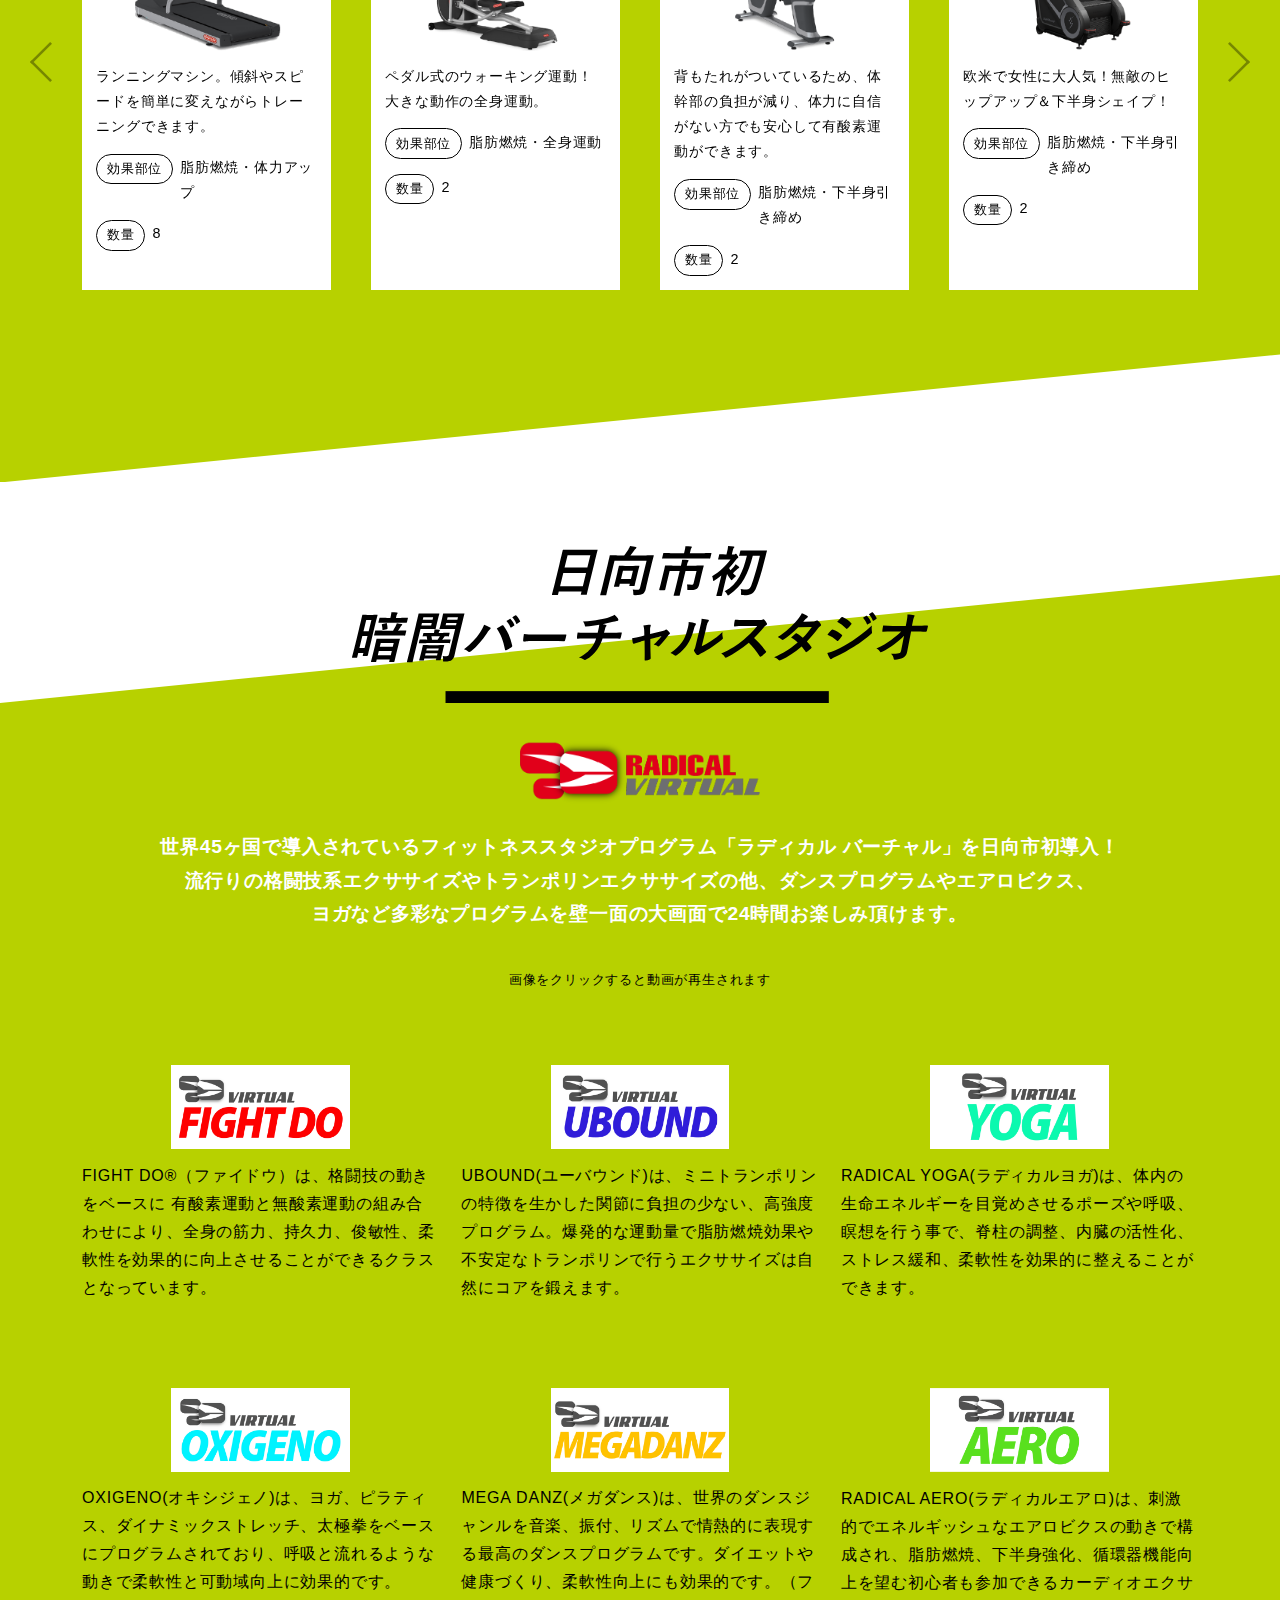
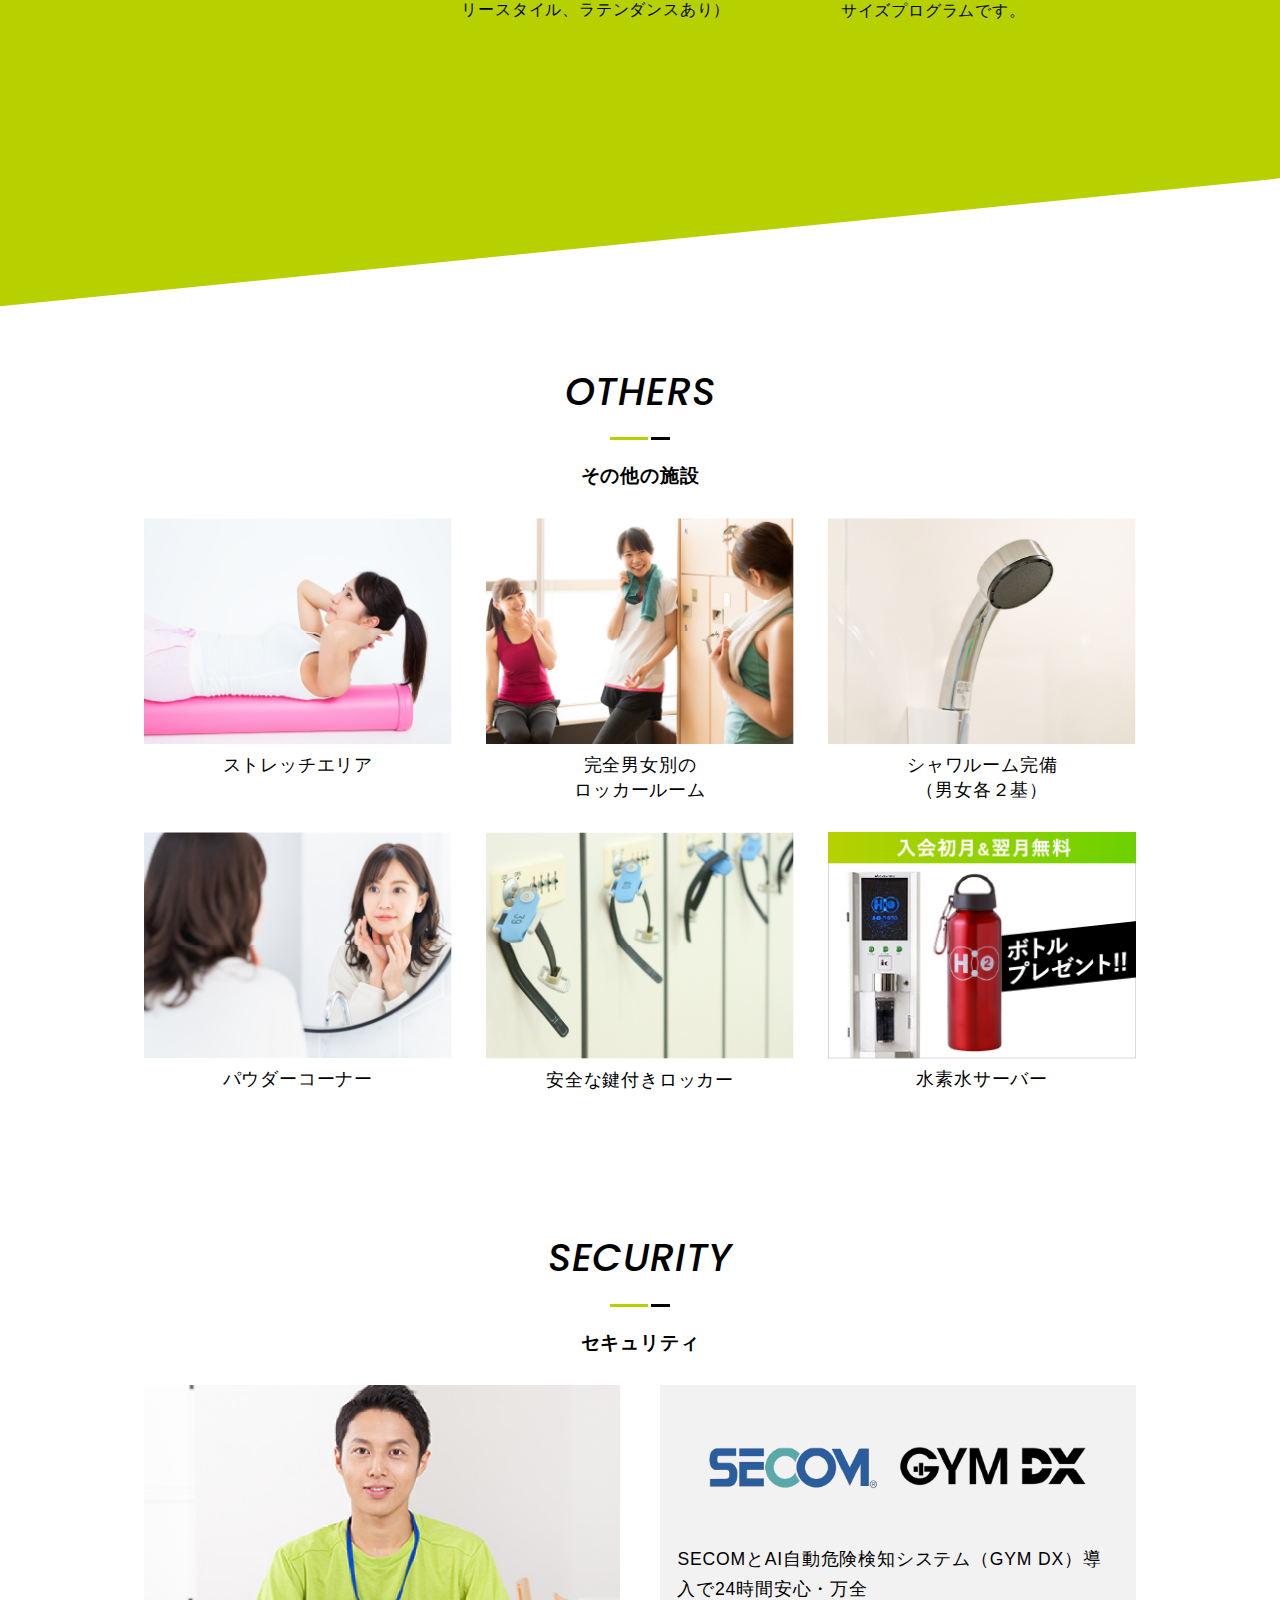
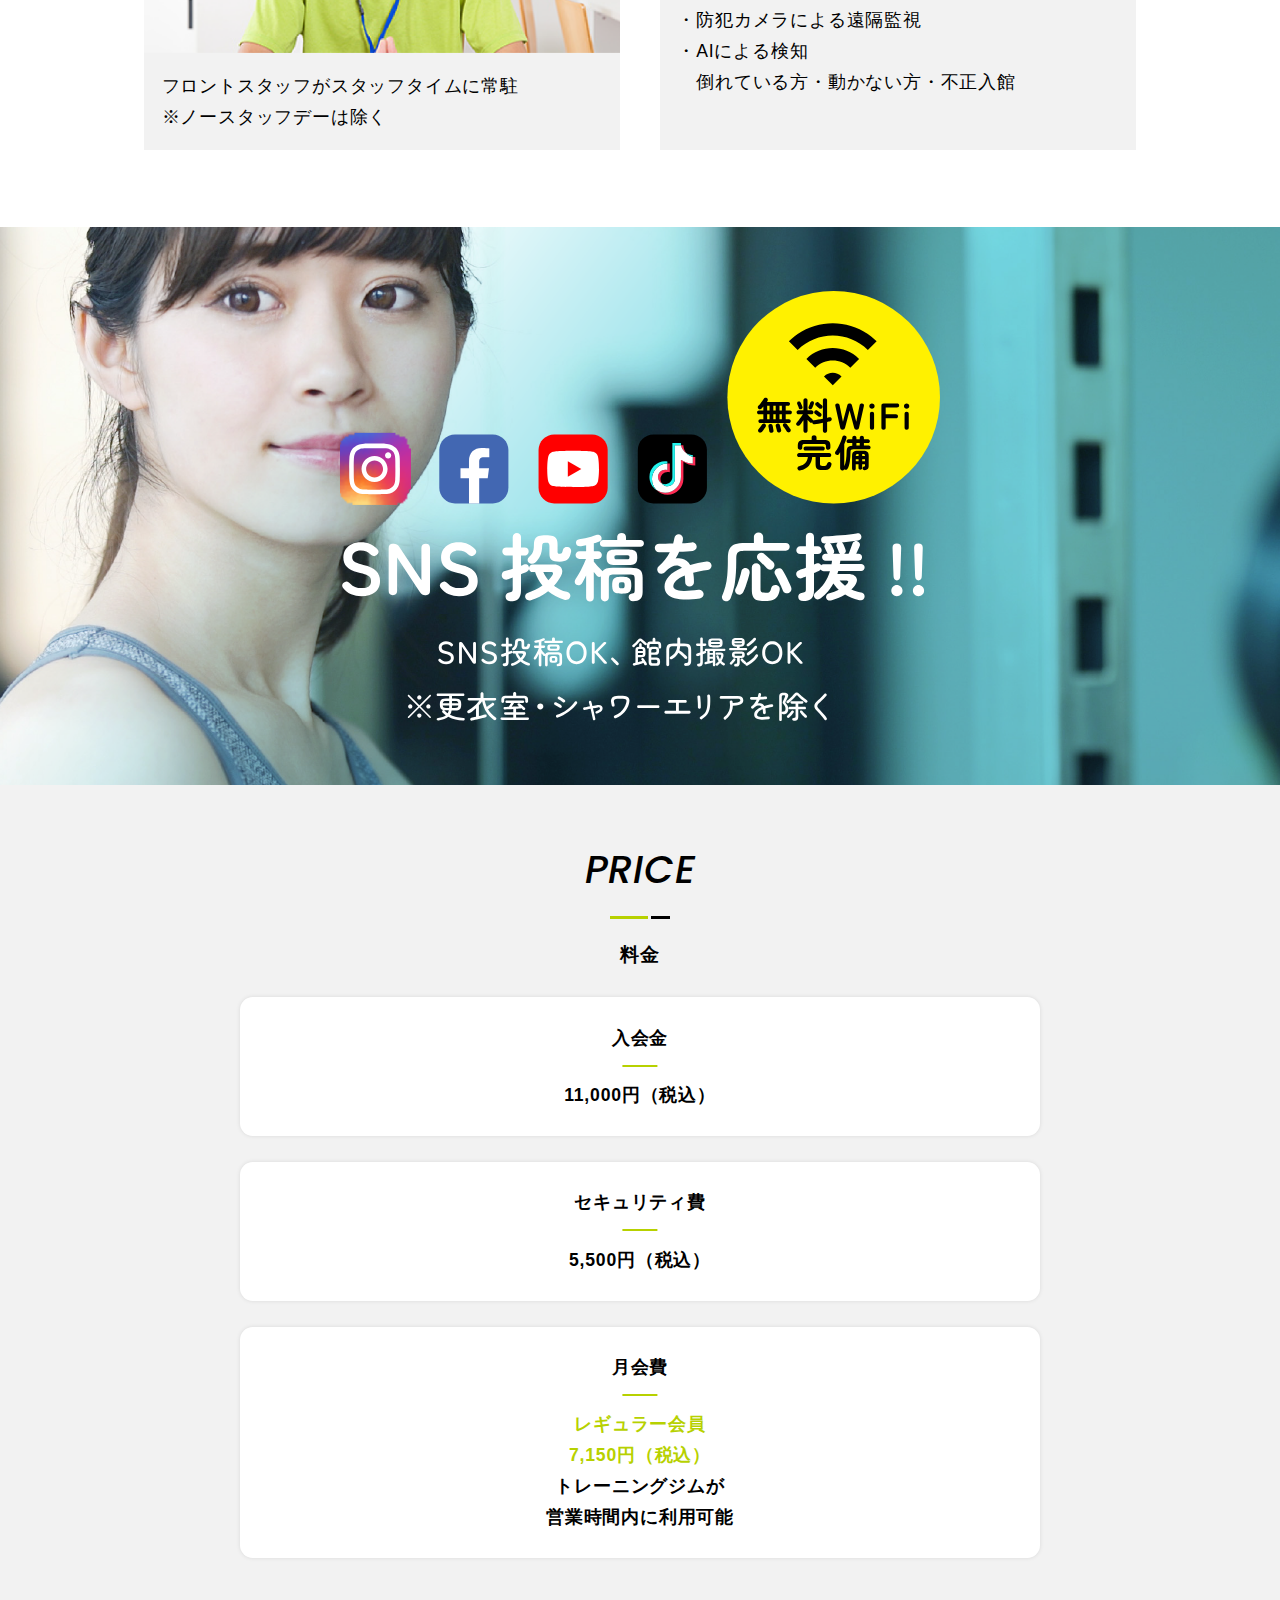
==== commit 9e3cf321: "修正" ====
--- a/hyuga/index.html
+++ b/hyuga/index.html
@@ -1207,12 +1207,14 @@
     </dl>
     <dl class="access-dl">
         <dt>営業時間</dt>
-        <dd>24時間営業<br>
-            スタッフタイム/<br>
-            平日：9:00～22:00<br>
-            土日祝：9:00～18:00<br>
+        <dd>プレオープン＆無料開放　期間特別営業時間<br>
+            平日10:00−22:00（15:00−17:00クローズ）受付21：30まで<br>
+            土日10:00−18:00　受付17:30まで　※金曜日休館<br>
             <br>
-            ノースタッフデー/金曜日
+            6/1グランドオープン後は下記になります<br>
+            営業時間：24時間営業<br>
+            スタッフタイム：平日：9:00～21:00/土日祝：9:00～18:00<br>
+            ノースタッフデー：金曜日
         </dd>
     </dl>
     <dl class="access-dl">
